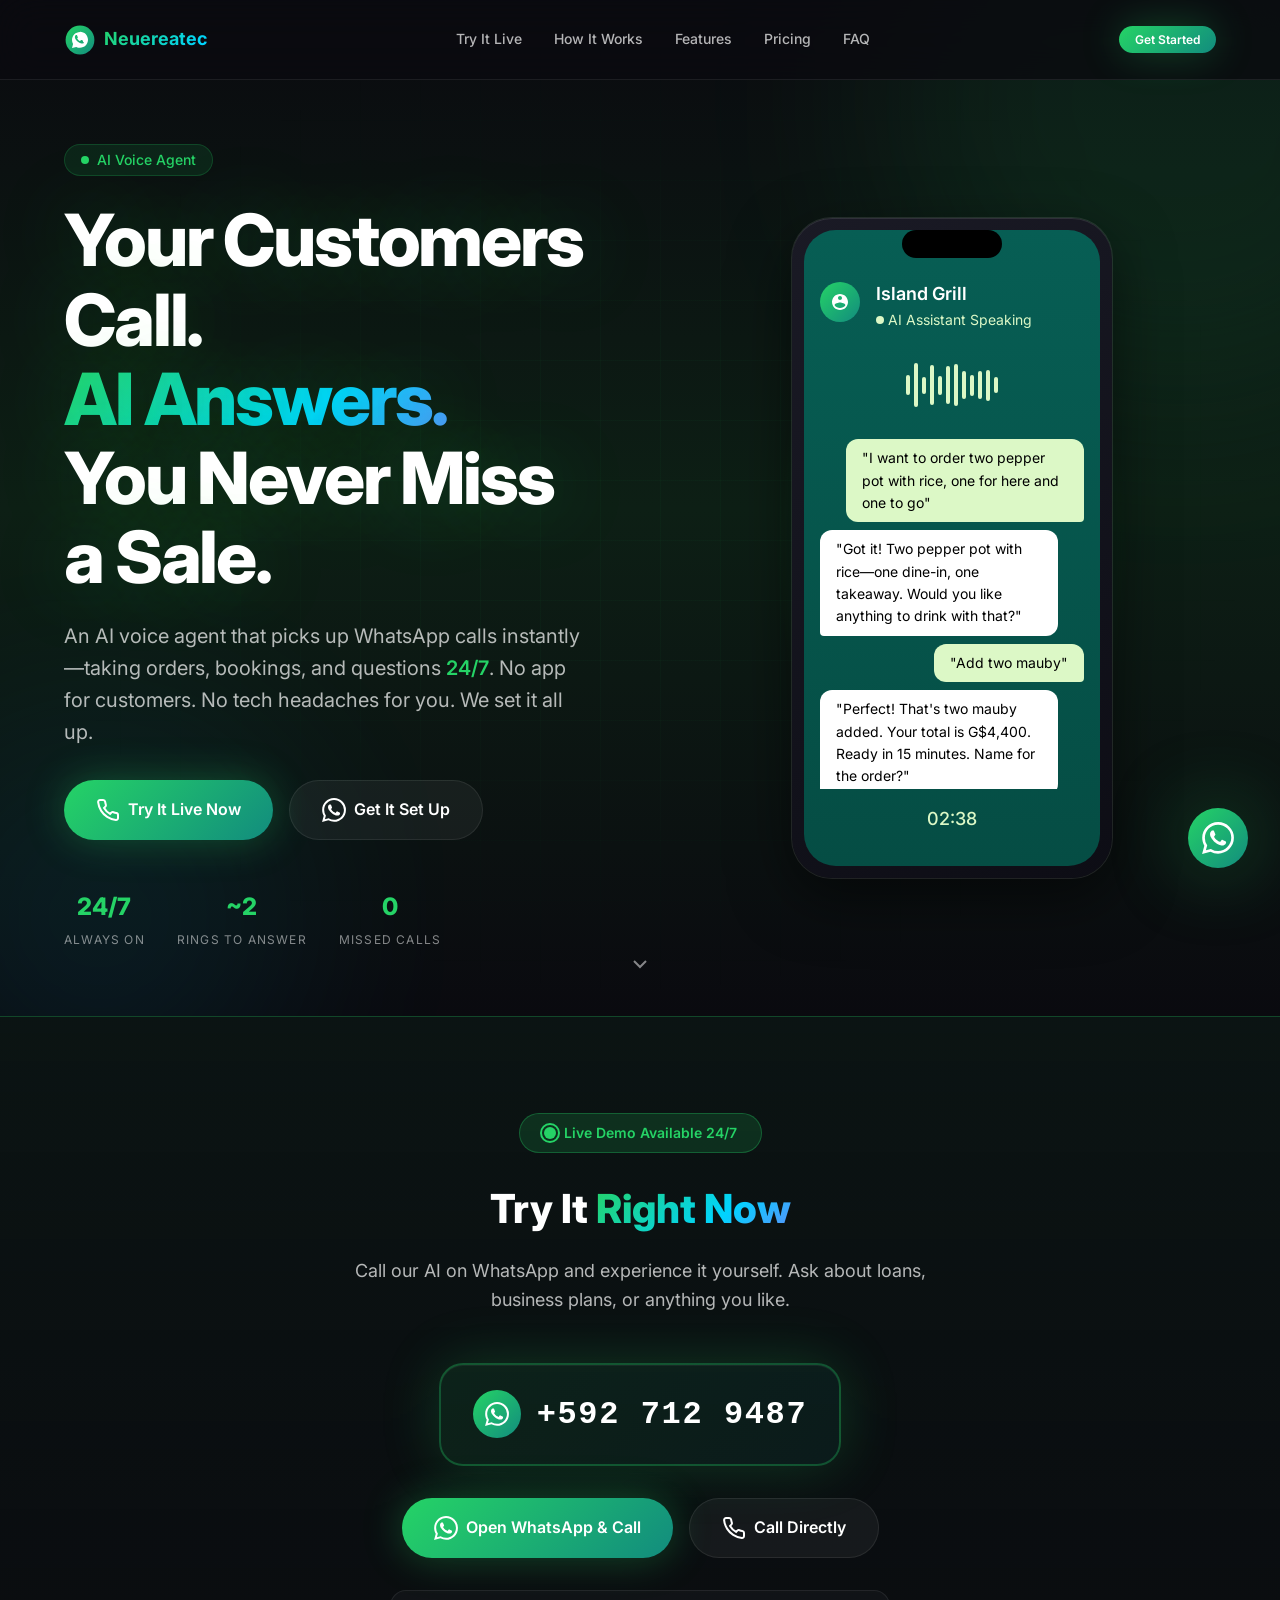
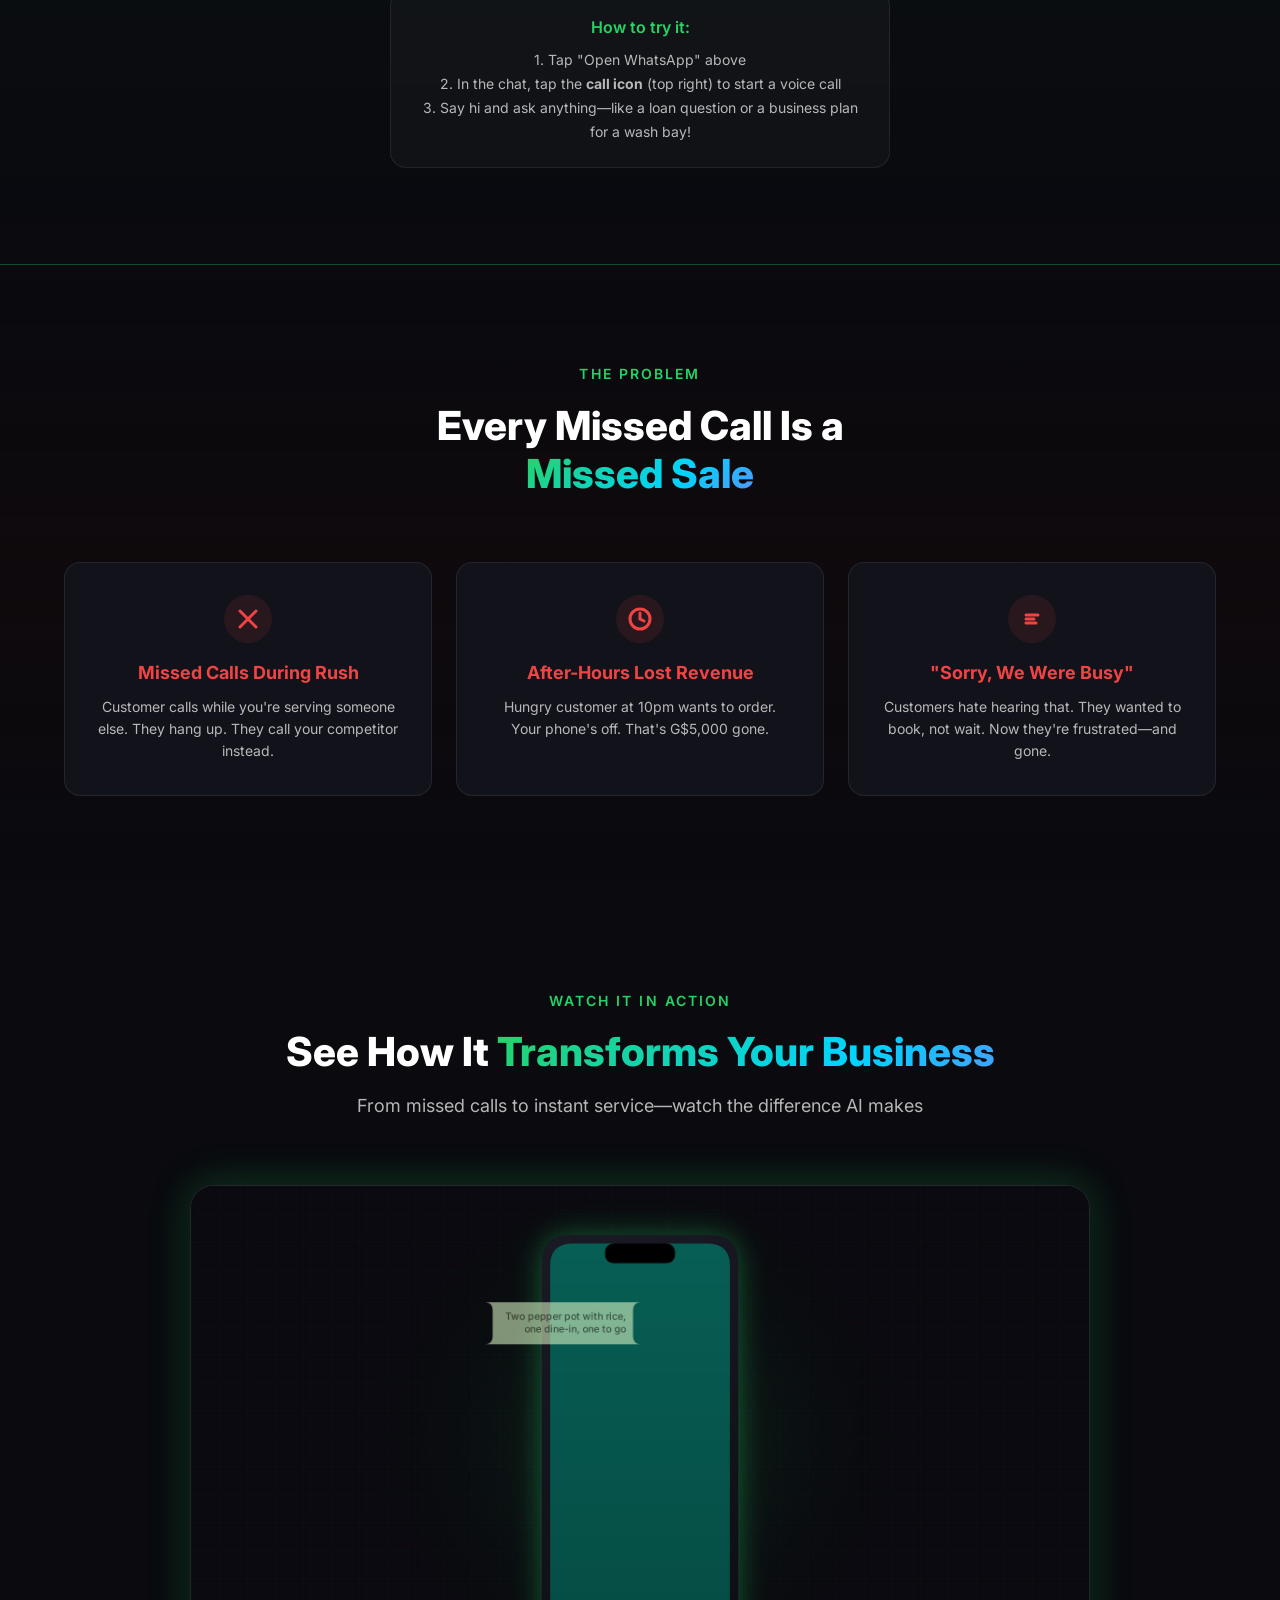
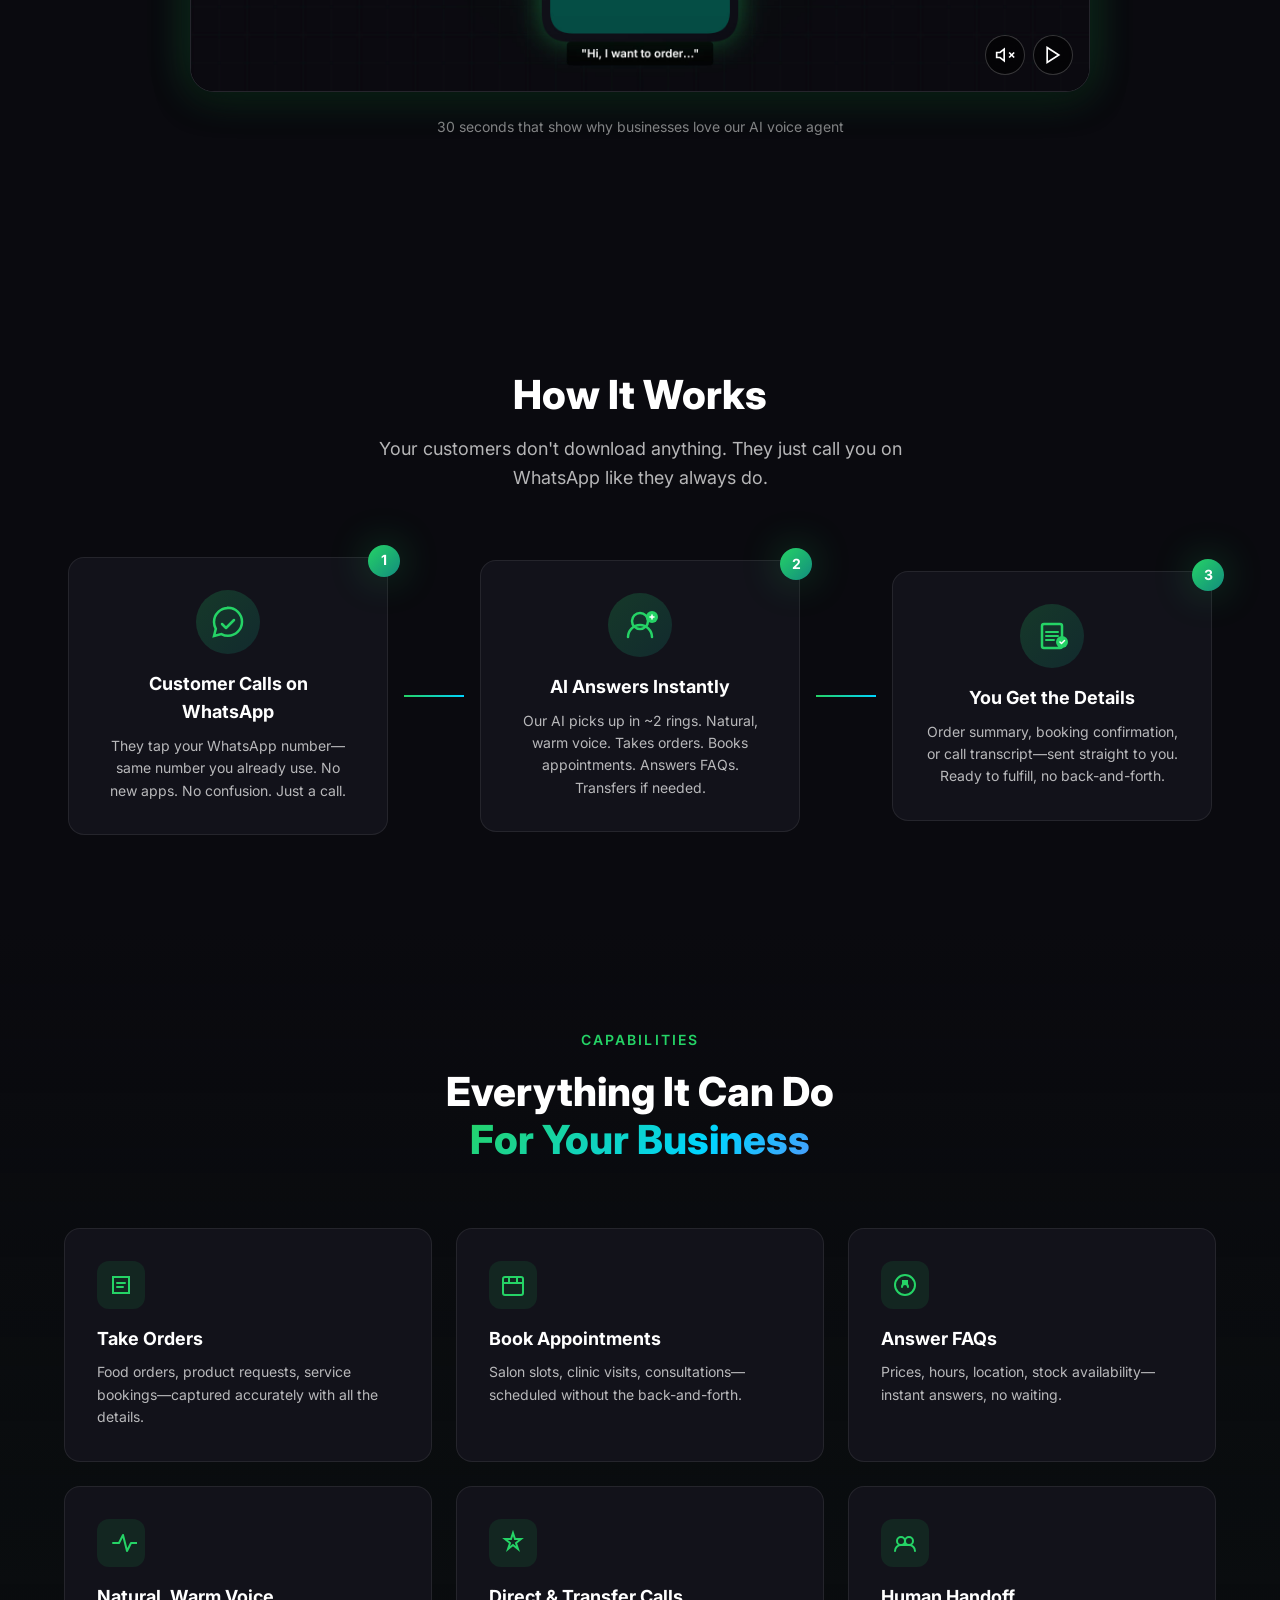
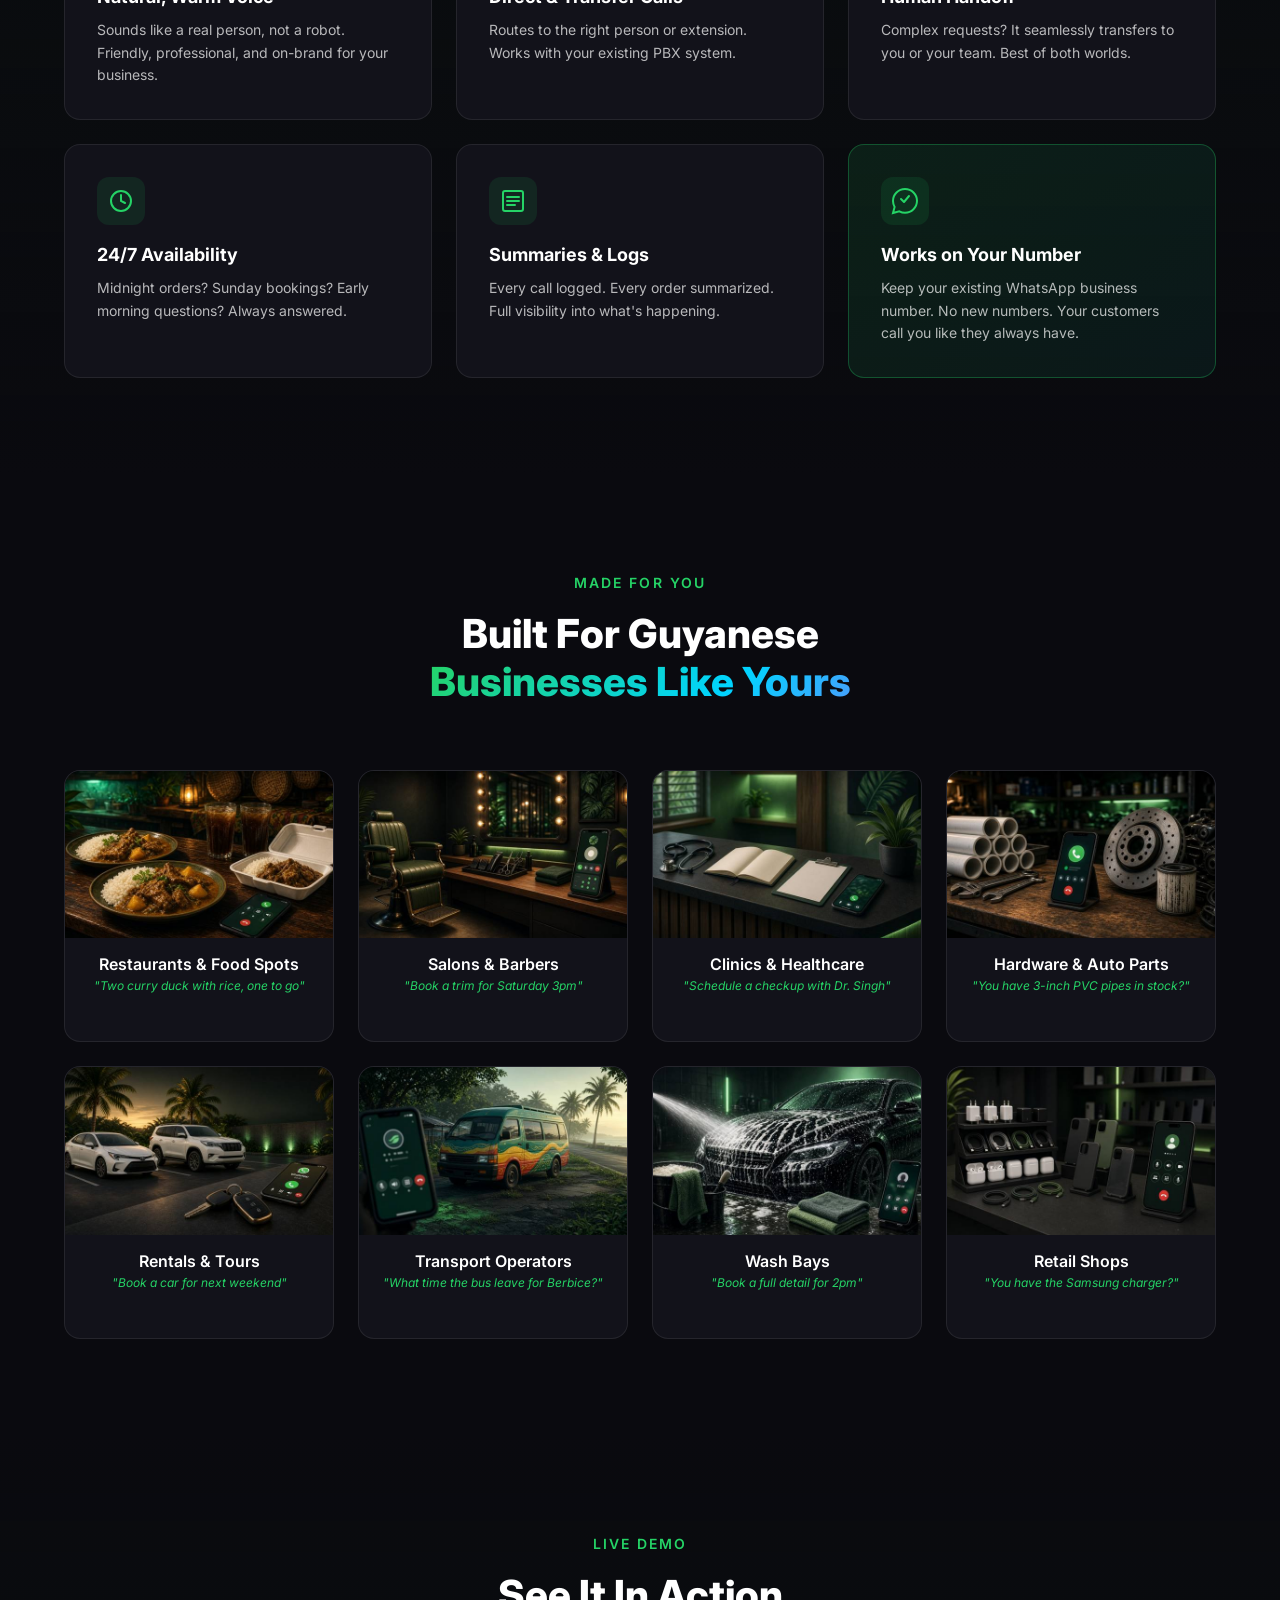
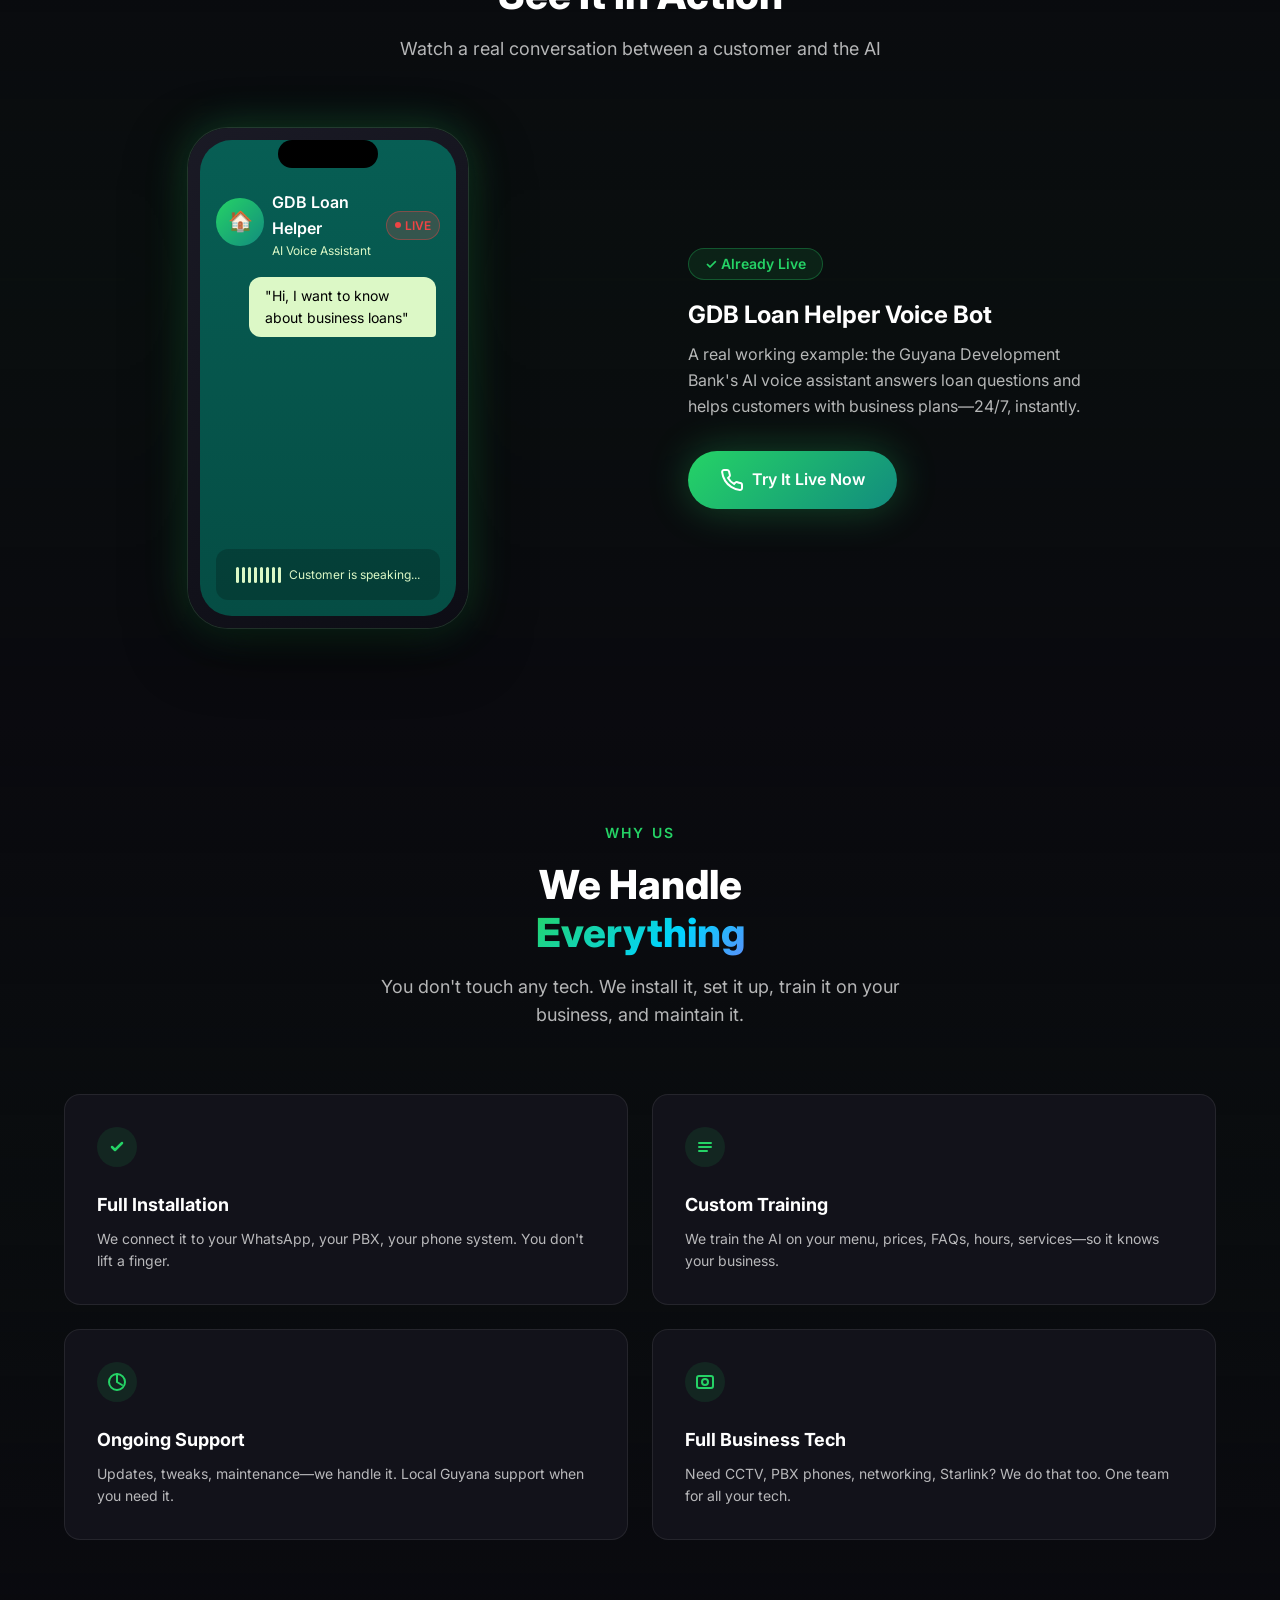
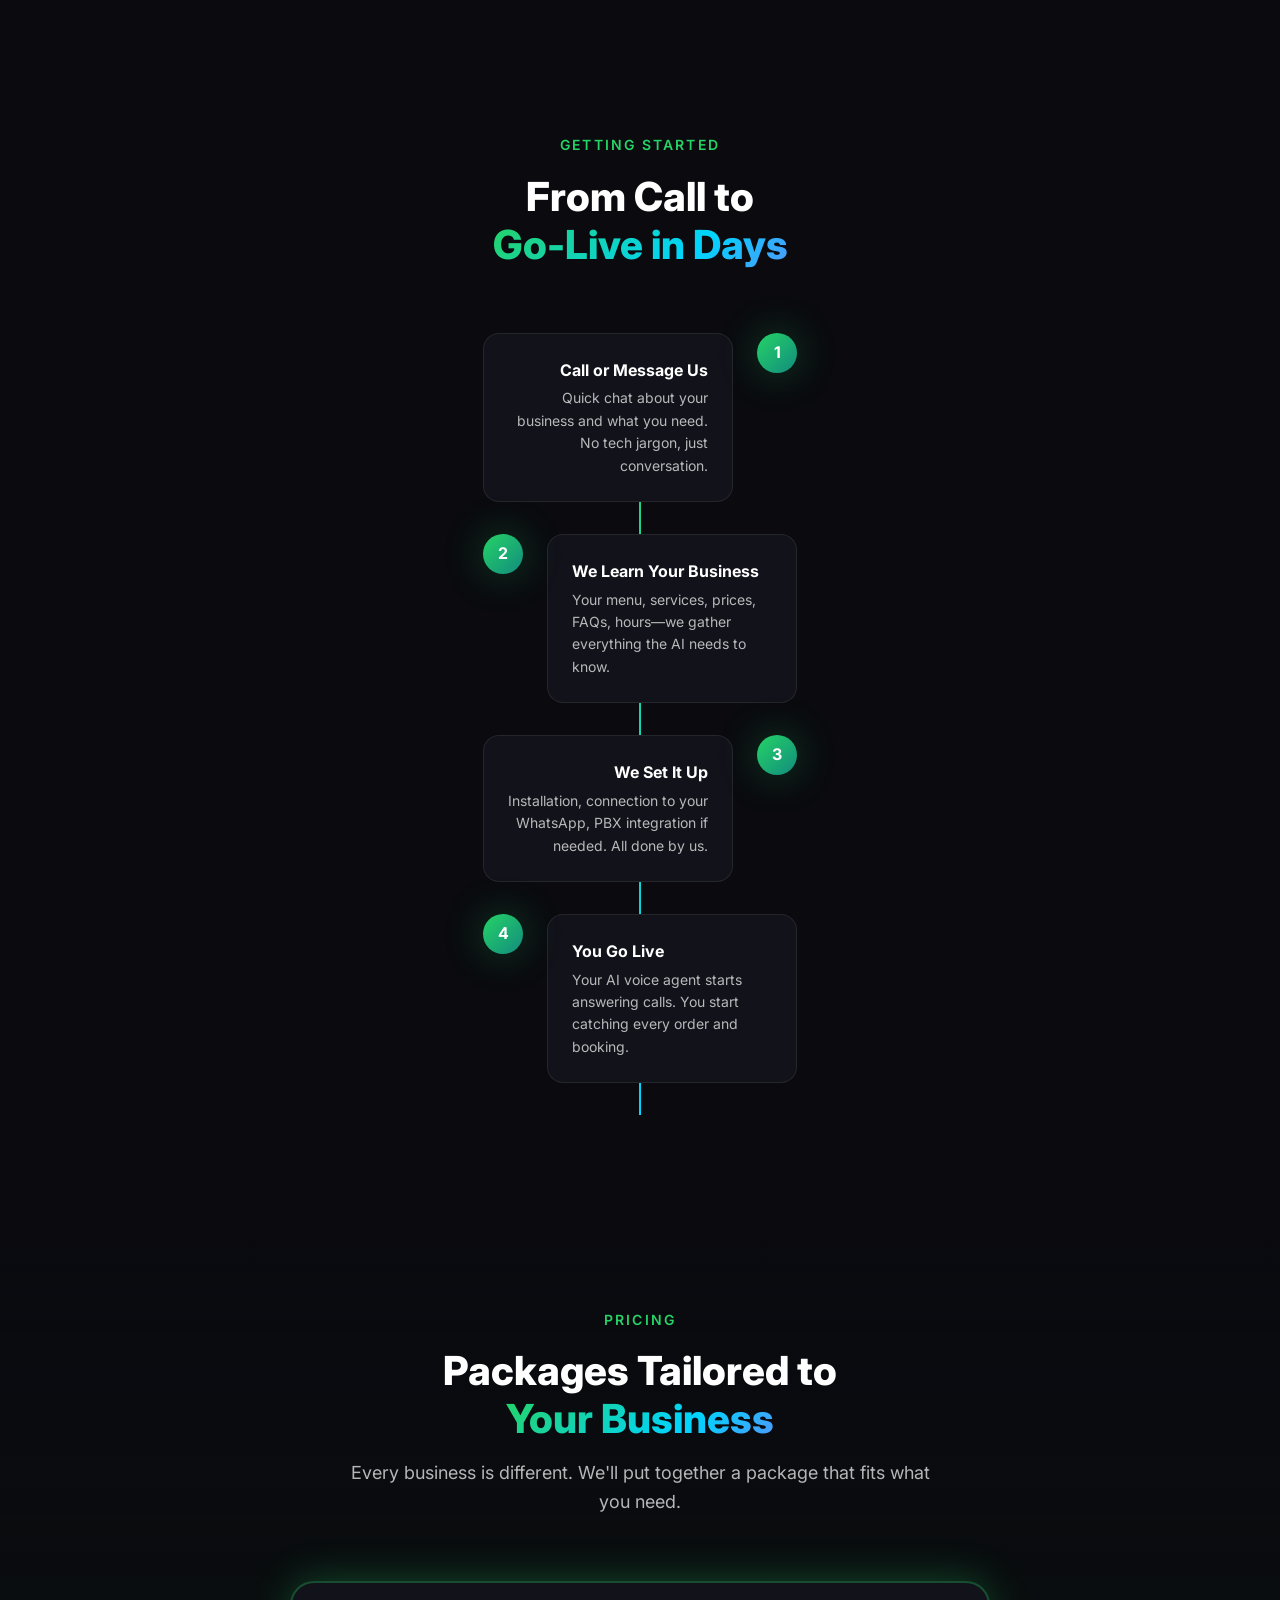
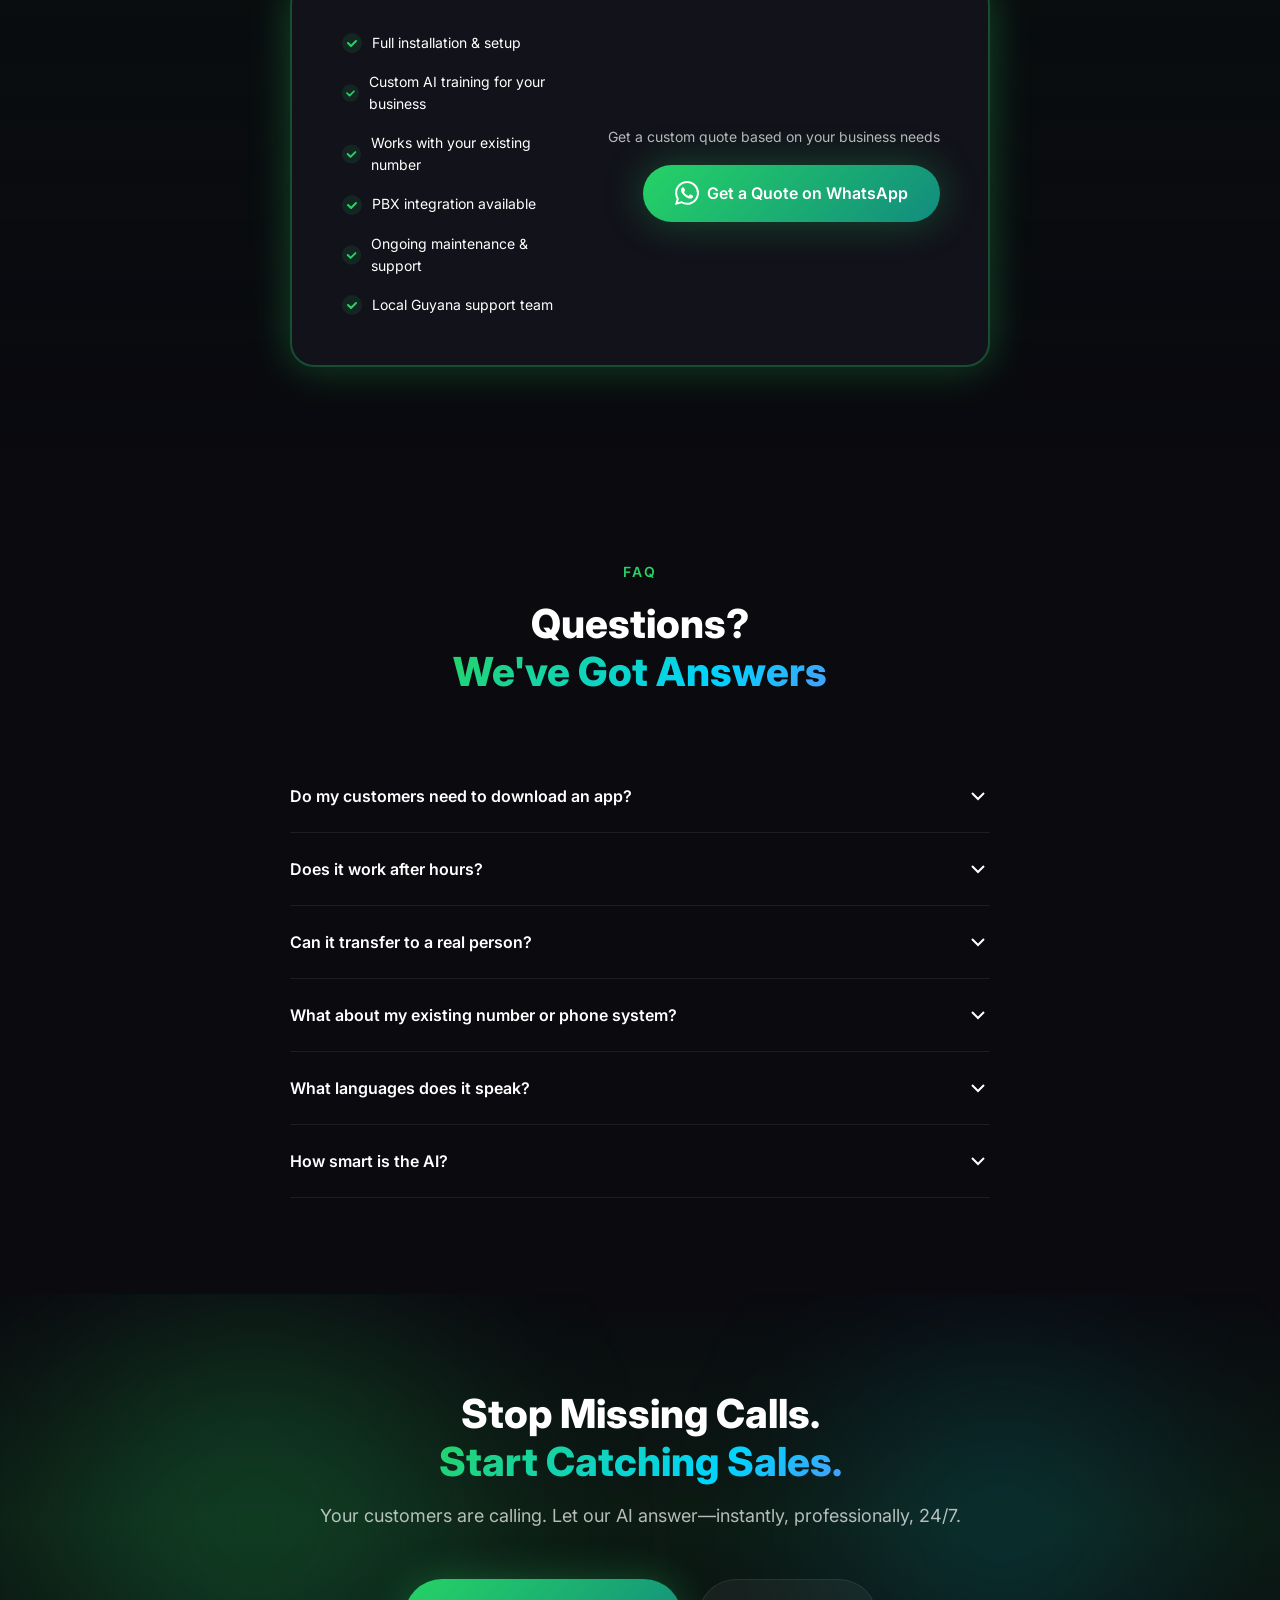
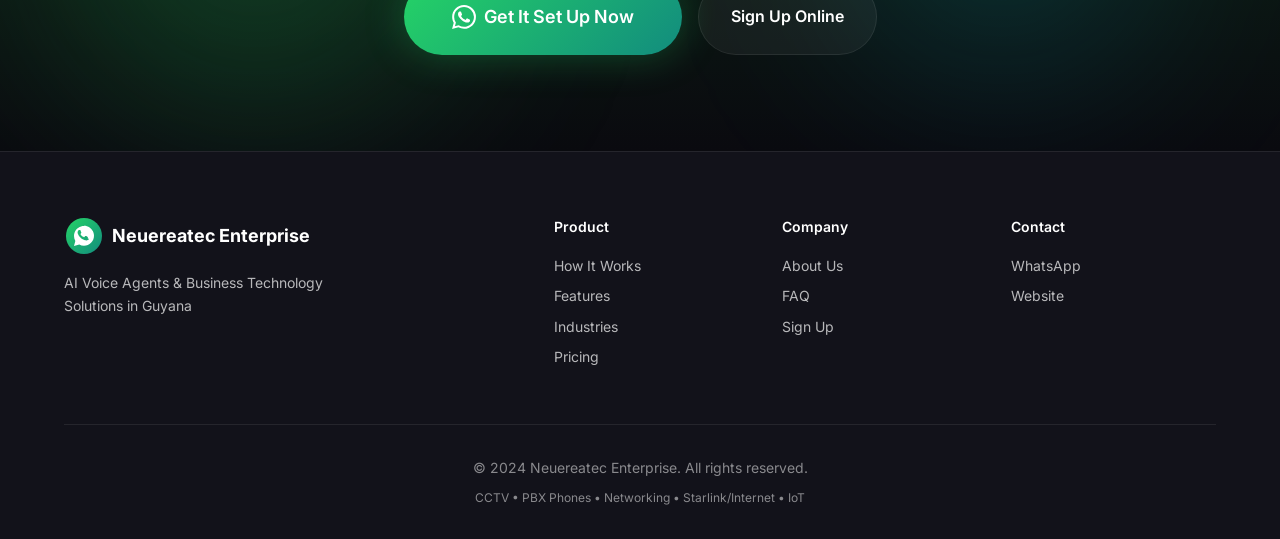
==== index.html @ c19fb688 "Demo modals: real recorded xAI voices instead of browser speech - 48 mp3 clips (AI lines in xAI voic" ====
<!DOCTYPE html>
<html lang="en">
<head>
    <meta charset="UTF-8">
    <meta name="viewport" content="width=device-width, initial-scale=1.0">
    <title>WhatsApp AI Voice Agent | Neuereatec Enterprise</title>
    <meta name="description" content="Never miss a call again. Your customers call on WhatsApp, our AI answers instantly—taking orders, bookings, and questions 24/7. Installed by Neuereatec Enterprise, Guyana.">
    <meta name="keywords" content="WhatsApp AI, voice agent, Guyana, business automation, AI assistant, order taking, booking system, Neuereatec">
    <meta name="author" content="Neuereatec Enterprise">
    
    <!-- Open Graph -->
    <meta property="og:type" content="website">
    <meta property="og:url" content="https://neuereatec.org">
    <meta property="og:title" content="WhatsApp AI Voice Agent | Never Miss a Call Again">
    <meta property="og:description" content="Your customers call on WhatsApp, our AI answers instantly—taking orders, bookings, and questions 24/7. Installed by Neuereatec Enterprise.">
    <meta property="og:image" content="https://neuereatec.org/og-image.png">
    <meta property="og:locale" content="en_GY">
    
    <!-- Twitter Card -->
    <meta name="twitter:card" content="summary_large_image">
    <meta name="twitter:title" content="WhatsApp AI Voice Agent | Never Miss a Call Again">
    <meta name="twitter:description" content="Your customers call on WhatsApp, our AI answers instantly—taking orders, bookings, and questions 24/7.">
    
    <!-- Favicon -->
    <link rel="icon" href="data:image/svg+xml,<svg xmlns='http://www.w3.org/2000/svg' viewBox='0 0 100 100'><defs><linearGradient id='g' x1='0%25' y1='0%25' x2='100%25' y2='100%25'><stop offset='0%25' stop-color='%2325D366'/><stop offset='100%25' stop-color='%23128C7E'/></linearGradient></defs><circle cx='50' cy='50' r='45' fill='url(%23g)'/><path d='M50 25c-13.8 0-25 11.2-25 25 0 4.4 1.2 8.6 3.3 12.3L25 75l13.2-3.5c3.5 1.9 7.5 3 11.8 3 13.8 0 25-11.2 25-25s-11.2-25-25-25zm12.5 32.8c-.5 1.5-3 2.8-4.2 3-.1 0-.2 0-.3.1-1.1.1-2.5.2-8.5-1.8-7.5-2.5-12.3-10.1-12.7-10.6-.3-.5-2.8-3.8-2.8-7.2 0-3.4 1.8-5.1 2.4-5.8.6-.7 1.3-.8 1.8-.8h1.3c.4 0 1-.2 1.5 1.2.6 1.4 1.9 4.7 2.1 5 .2.3.3.7.1 1.1-.2.4-.3.7-.6 1-.3.4-.6.8-1 1.2-.3.3-.6.7-.3 1.3.4.6 1.6 2.7 3.5 4.3 2.4 2.1 4.4 2.8 5 3.1.6.3 1 .3 1.3-.2.4-.5 1.5-1.8 1.9-2.4.4-.6.8-.5 1.4-.3.5.2 3.4 1.6 4 1.9.6.3 1 .4 1.1.7.2.2.2 1.3-.3 2.8z' fill='white'/></svg>">
    
    <!-- Preload fonts -->
    <link rel="preconnect" href="https://fonts.googleapis.com">
    <link rel="preconnect" href="https://fonts.gstatic.com" crossorigin>
    <link href="https://fonts.googleapis.com/css2?family=Inter:wght@400;500;600;700;800;900&display=swap" rel="stylesheet">
    
    <link rel="stylesheet" href="styles.css?v=20261006a">
</head>
<body>
    <!-- Navigation -->
    <nav class="nav" id="nav">
        <div class="nav-container">
            <a href="#" class="nav-logo">
                <span class="logo-icon">
                    <svg width="32" height="32" viewBox="0 0 100 100" fill="none">
                        <defs>
                            <linearGradient id="logoGrad" x1="0%" y1="0%" x2="100%" y2="100%">
                                <stop offset="0%" stop-color="#25D366"/>
                                <stop offset="100%" stop-color="#128C7E"/>
                            </linearGradient>
                        </defs>
                        <circle cx="50" cy="50" r="45" fill="url(#logoGrad)"/>
                        <path d="M50 25c-13.8 0-25 11.2-25 25 0 4.4 1.2 8.6 3.3 12.3L25 75l13.2-3.5c3.5 1.9 7.5 3 11.8 3 13.8 0 25-11.2 25-25s-11.2-25-25-25zm12.5 32.8c-.5 1.5-3 2.8-4.2 3-.1 0-.2 0-.3.1-1.1.1-2.5.2-8.5-1.8-7.5-2.5-12.3-10.1-12.7-10.6-.3-.5-2.8-3.8-2.8-7.2 0-3.4 1.8-5.1 2.4-5.8.6-.7 1.3-.8 1.8-.8h1.3c.4 0 1-.2 1.5 1.2.6 1.4 1.9 4.7 2.1 5 .2.3.3.7.1 1.1-.2.4-.3.7-.6 1-.3.4-.6.8-1 1.2-.3.3-.6.7-.3 1.3.4.6 1.6 2.7 3.5 4.3 2.4 2.1 4.4 2.8 5 3.1.6.3 1 .3 1.3-.2.4-.5 1.5-1.8 1.9-2.4.4-.6.8-.5 1.4-.3.5.2 3.4 1.6 4 1.9.6.3 1 .4 1.1.7.2.2.2 1.3-.3 2.8z" fill="white"/>
                    </svg>
                </span>
                <span class="logo-text">Neuereatec</span>
            </a>
            <div class="nav-links">
                <a href="#try-live">Try It Live</a>
                <a href="#how-it-works">How It Works</a>
                <a href="#features">Features</a>
                <a href="#pricing">Pricing</a>
                <a href="#faq">FAQ</a>
            </div>
            <a href="https://wa.me/5927129487?text=Hi%20Neuereatec%2C%20I%20want%20the%20WhatsApp%20AI%20Voice%20Agent%20for%20my%20business" class="nav-cta btn btn-primary btn-sm" target="_blank" rel="noopener">
                Get Started
            </a>
            <button class="nav-toggle" id="navToggle" aria-label="Toggle navigation">
                <span></span>
                <span></span>
                <span></span>
            </button>
        </div>
        <div class="nav-mobile" id="navMobile">
            <a href="#try-live">Try It Live</a>
            <a href="#how-it-works">How It Works</a>
            <a href="#features">Features</a>
            <a href="#pricing">Pricing</a>
            <a href="#faq">FAQ</a>
            <a href="https://wa.me/5927129487?text=Hi%20Neuereatec%2C%20I%20want%20the%20WhatsApp%20AI%20Voice%20Agent%20for%20my%20business" class="btn btn-primary" target="_blank" rel="noopener">
                Get Started
            </a>
        </div>
    </nav>

    <!-- Hero Section -->
    <section class="hero" id="hero">
        <div class="hero-bg">
            <div class="hero-gradient"></div>
            <div class="hero-glow hero-glow-1"></div>
            <div class="hero-glow hero-glow-2"></div>
            <div class="hero-grid"></div>
        </div>
        <div class="container hero-content">
            <div class="hero-text">
                <div class="hero-badge animate-fade-up">
                    <span class="badge-dot"></span>
                    AI Voice Agent
                </div>
                <h1 class="hero-title animate-fade-up delay-1">
                    Your Customers Call.<br>
                    <span class="gradient-text">AI Answers.</span><br>
                    You Never Miss a Sale.
                </h1>
                <p class="hero-subtitle animate-fade-up delay-2">
                    An AI voice agent that picks up WhatsApp calls instantly—taking orders, bookings, and questions <strong>24/7</strong>. No app for customers. No tech headaches for you. We set it all up.
                </p>
                <div class="hero-ctas animate-fade-up delay-3">
                    <a href="#try-live" class="btn btn-primary btn-lg">
                        <svg class="btn-icon" width="24" height="24" viewBox="0 0 24 24" fill="none" stroke="currentColor" stroke-width="2">
                            <path d="M22 16.92v3a2 2 0 0 1-2.18 2 19.79 19.79 0 0 1-8.63-3.07 19.5 19.5 0 0 1-6-6 19.79 19.79 0 0 1-3.07-8.67A2 2 0 0 1 4.11 2h3a2 2 0 0 1 2 1.72 12.84 12.84 0 0 0 .7 2.81 2 2 0 0 1-.45 2.11L8.09 9.91a16 16 0 0 0 6 6l1.27-1.27a2 2 0 0 1 2.11-.45 12.84 12.84 0 0 0 2.81.7A2 2 0 0 1 22 16.92z"></path>
                        </svg>
                        Try It Live Now
                    </a>
                    <a href="https://wa.me/5927129487?text=Hi%20Neuereatec%2C%20I%20want%20the%20WhatsApp%20AI%20Voice%20Agent%20for%20my%20business" class="btn btn-secondary btn-lg" target="_blank" rel="noopener">
                        <svg class="btn-icon" width="24" height="24" viewBox="0 0 24 24" fill="currentColor">
                            <path d="M17.472 14.382c-.297-.149-1.758-.867-2.03-.967-.273-.099-.471-.148-.67.15-.197.297-.767.966-.94 1.164-.173.199-.347.223-.644.075-.297-.15-1.255-.463-2.39-1.475-.883-.788-1.48-1.761-1.653-2.059-.173-.297-.018-.458.13-.606.134-.133.298-.347.446-.52.149-.174.198-.298.298-.497.099-.198.05-.371-.025-.52-.075-.149-.669-1.612-.916-2.207-.242-.579-.487-.5-.669-.51-.173-.008-.371-.01-.57-.01-.198 0-.52.074-.792.372-.272.297-1.04 1.016-1.04 2.479 0 1.462 1.065 2.875 1.213 3.074.149.198 2.096 3.2 5.077 4.487.709.306 1.262.489 1.694.625.712.227 1.36.195 1.871.118.571-.085 1.758-.719 2.006-1.413.248-.694.248-1.289.173-1.413-.074-.124-.272-.198-.57-.347m-5.421 7.403h-.004a9.87 9.87 0 01-5.031-1.378l-.361-.214-3.741.982.998-3.648-.235-.374a9.86 9.86 0 01-1.51-5.26c.001-5.45 4.436-9.884 9.888-9.884 2.64 0 5.122 1.03 6.988 2.898a9.825 9.825 0 012.893 6.994c-.003 5.45-4.437 9.884-9.885 9.884m8.413-18.297A11.815 11.815 0 0012.05 0C5.495 0 .16 5.335.157 11.892c0 2.096.547 4.142 1.588 5.945L.057 24l6.305-1.654a11.882 11.882 0 005.683 1.448h.005c6.554 0 11.89-5.335 11.893-11.893a11.821 11.821 0 00-3.48-8.413z"/>
                        </svg>
                        Get It Set Up
                    </a>
                </div>
                <div class="hero-stats animate-fade-up delay-4">
                    <div class="hero-stat">
                        <span class="stat-value">24/7</span>
                        <span class="stat-label">Always On</span>
                    </div>
                    <div class="hero-stat">
                        <span class="stat-value">~2</span>
                        <span class="stat-label">Rings to Answer</span>
                    </div>
                    <div class="hero-stat">
                        <span class="stat-value">0</span>
                        <span class="stat-label">Missed Calls</span>
                    </div>
                </div>
            </div>
            <div class="hero-visual animate-fade-up delay-2">
                <div class="phone-mockup">
                    <div class="phone-frame">
                        <div class="phone-notch"></div>
                        <div class="phone-screen">
                            <div class="whatsapp-call">
                                <div class="call-header">
                                    <div class="call-avatar">
                                        <svg width="40" height="40" viewBox="0 0 40 40" fill="none">
                                            <circle cx="20" cy="20" r="20" fill="url(#avatarGrad)"/>
                                            <defs>
                                                <linearGradient id="avatarGrad" x1="0%" y1="0%" x2="100%" y2="100%">
                                                    <stop offset="0%" stop-color="#25D366"/>
                                                    <stop offset="100%" stop-color="#128C7E"/>
                                                </linearGradient>
                                            </defs>
                                            <path d="M20 12c-4.4 0-8 3.6-8 8s3.6 8 8 8 8-3.6 8-8-3.6-8-8-8zm0 2c1.1 0 2 .9 2 2s-.9 2-2 2-2-.9-2-2 .9-2 2-2zm0 12c-2.2 0-4.2-1.1-5.4-2.8.1-1.8 3.6-2.7 5.4-2.7s5.3.9 5.4 2.7c-1.2 1.7-3.2 2.8-5.4 2.8z" fill="white"/>
                                        </svg>
                                    </div>
                                    <div class="call-info">
                                        <span class="call-name">Island Grill</span>
                                        <span class="call-status">
                                            <span class="status-dot"></span>
                                            AI Assistant Speaking
                                        </span>
                                    </div>
                                </div>
                                <div class="call-waveform" id="waveform">
                                    <div class="wave-bar"></div>
                                    <div class="wave-bar"></div>
                                    <div class="wave-bar"></div>
                                    <div class="wave-bar"></div>
                                    <div class="wave-bar"></div>
                                    <div class="wave-bar"></div>
                                    <div class="wave-bar"></div>
                                    <div class="wave-bar"></div>
                                    <div class="wave-bar"></div>
                                    <div class="wave-bar"></div>
                                    <div class="wave-bar"></div>
                                    <div class="wave-bar"></div>
                                </div>
                                <div class="call-transcript" id="transcript">
                                    <div class="transcript-bubble customer">
                                        "I want to order two pepper pot with rice, one for here and one to go"
                                    </div>
                                    <div class="transcript-bubble ai">
                                        "Got it! Two pepper pot with rice—one dine-in, one takeaway. Would you like anything to drink with that?"
                                    </div>
                                    <div class="transcript-bubble customer">
                                        "Add two mauby"
                                    </div>
                                    <div class="transcript-bubble ai typing">
                                        <span class="typing-dot"></span>
                                        <span class="typing-dot"></span>
                                        <span class="typing-dot"></span>
                                    </div>
                                </div>
                                <div class="call-timer">02:34</div>
                            </div>
                        </div>
                    </div>
                    <div class="phone-glow"></div>
                </div>
            </div>
        </div>
        <div class="hero-scroll">
            <a href="#try-live" class="scroll-indicator" aria-label="Scroll to next section">
                <svg width="24" height="24" viewBox="0 0 24 24" fill="none" stroke="currentColor" stroke-width="2">
                    <polyline points="6 9 12 15 18 9"></polyline>
                </svg>
            </a>
        </div>
    </section>

    <!-- Try It Live Section -->
    <section class="section try-live-section" id="try-live">
        <div class="container">
            <div class="try-live-container animate-on-scroll">
                <div class="try-live-badge">
                    <span class="pulse-ring"></span>
                    Live Demo Available 24/7
                </div>
                <h2 class="try-live-title">
                    Try It <span class="gradient-text">Right Now</span>
                </h2>
                <p class="try-live-subtitle">
                    Call our AI on WhatsApp and experience it yourself. Ask about loans, business plans, or anything you like.
                </p>
                <div class="try-live-number">
                    <div class="number-display">
                        <div class="number-icon">
                            <svg width="24" height="24" viewBox="0 0 24 24" fill="currentColor">
                                <path d="M17.472 14.382c-.297-.149-1.758-.867-2.03-.967-.273-.099-.471-.148-.67.15-.197.297-.767.966-.94 1.164-.173.199-.347.223-.644.075-.297-.15-1.255-.463-2.39-1.475-.883-.788-1.48-1.761-1.653-2.059-.173-.297-.018-.458.13-.606.134-.133.298-.347.446-.52.149-.174.198-.298.298-.497.099-.198.05-.371-.025-.52-.075-.149-.669-1.612-.916-2.207-.242-.579-.487-.5-.669-.51-.173-.008-.371-.01-.57-.01-.198 0-.52.074-.792.372-.272.297-1.04 1.016-1.04 2.479 0 1.462 1.065 2.875 1.213 3.074.149.198 2.096 3.2 5.077 4.487.709.306 1.262.489 1.694.625.712.227 1.36.195 1.871.118.571-.085 1.758-.719 2.006-1.413.248-.694.248-1.289.173-1.413-.074-.124-.272-.198-.57-.347m-5.421 7.403h-.004a9.87 9.87 0 01-5.031-1.378l-.361-.214-3.741.982.998-3.648-.235-.374a9.86 9.86 0 01-1.51-5.26c.001-5.45 4.436-9.884 9.888-9.884 2.64 0 5.122 1.03 6.988 2.898a9.825 9.825 0 012.893 6.994c-.003 5.45-4.437 9.884-9.885 9.884m8.413-18.297A11.815 11.815 0 0012.05 0C5.495 0 .16 5.335.157 11.892c0 2.096.547 4.142 1.588 5.945L.057 24l6.305-1.654a11.882 11.882 0 005.683 1.448h.005c6.554 0 11.89-5.335 11.893-11.893a11.821 11.821 0 00-3.48-8.413z"/>
                            </svg>
                        </div>
                        <span class="number-text" id="demoNumber">+592 712 9487</span>
                    </div>
                </div>
                <div class="try-live-buttons">
                    <a href="https://wa.me/5927129487" class="btn btn-primary btn-lg" target="_blank" rel="noopener" id="whatsappCallLink">
                        <svg class="btn-icon" width="24" height="24" viewBox="0 0 24 24" fill="currentColor">
                            <path d="M17.472 14.382c-.297-.149-1.758-.867-2.03-.967-.273-.099-.471-.148-.67.15-.197.297-.767.966-.94 1.164-.173.199-.347.223-.644.075-.297-.15-1.255-.463-2.39-1.475-.883-.788-1.48-1.761-1.653-2.059-.173-.297-.018-.458.13-.606.134-.133.298-.347.446-.52.149-.174.198-.298.298-.497.099-.198.05-.371-.025-.52-.075-.149-.669-1.612-.916-2.207-.242-.579-.487-.5-.669-.51-.173-.008-.371-.01-.57-.01-.198 0-.52.074-.792.372-.272.297-1.04 1.016-1.04 2.479 0 1.462 1.065 2.875 1.213 3.074.149.198 2.096 3.2 5.077 4.487.709.306 1.262.489 1.694.625.712.227 1.36.195 1.871.118.571-.085 1.758-.719 2.006-1.413.248-.694.248-1.289.173-1.413-.074-.124-.272-.198-.57-.347m-5.421 7.403h-.004a9.87 9.87 0 01-5.031-1.378l-.361-.214-3.741.982.998-3.648-.235-.374a9.86 9.86 0 01-1.51-5.26c.001-5.45 4.436-9.884 9.888-9.884 2.64 0 5.122 1.03 6.988 2.898a9.825 9.825 0 012.893 6.994c-.003 5.45-4.437 9.884-9.885 9.884m8.413-18.297A11.815 11.815 0 0012.05 0C5.495 0 .16 5.335.157 11.892c0 2.096.547 4.142 1.588 5.945L.057 24l6.305-1.654a11.882 11.882 0 005.683 1.448h.005c6.554 0 11.89-5.335 11.893-11.893a11.821 11.821 0 00-3.48-8.413z"/>
                        </svg>
                        Open WhatsApp & Call
                    </a>
                    <a href="tel:+5927129487" class="btn btn-secondary btn-lg" id="telLink">
                        <svg class="btn-icon" width="24" height="24" viewBox="0 0 24 24" fill="none" stroke="currentColor" stroke-width="2">
                            <path d="M22 16.92v3a2 2 0 0 1-2.18 2 19.79 19.79 0 0 1-8.63-3.07 19.5 19.5 0 0 1-6-6 19.79 19.79 0 0 1-3.07-8.67A2 2 0 0 1 4.11 2h3a2 2 0 0 1 2 1.72 12.84 12.84 0 0 0 .7 2.81 2 2 0 0 1-.45 2.11L8.09 9.91a16 16 0 0 0 6 6l1.27-1.27a2 2 0 0 1 2.11-.45 12.84 12.84 0 0 0 2.81.7A2 2 0 0 1 22 16.92z"></path>
                        </svg>
                        Call Directly
                    </a>
                </div>
                <div class="try-live-instructions">
                    <h4 class="instructions-title">How to try it:</h4>
                    <p class="instructions-text">
                        1. Tap "Open WhatsApp" above<br>
                        2. In the chat, tap the <strong>call icon</strong> (top right) to start a voice call<br>
                        3. Say hi and ask anything—like a loan question or a business plan for a wash bay!
                    </p>
                </div>
            </div>
        </div>
    </section>

    <!-- Pain Section -->
    <section class="section pain-section" id="pain">
        <div class="container">
            <div class="section-header">
                <span class="section-label animate-on-scroll">The Problem</span>
                <h2 class="section-title animate-on-scroll">
                    Every Missed Call Is a<br><span class="gradient-text">Missed Sale</span>
                </h2>
            </div>
            <div class="pain-grid">
                <div class="pain-card animate-on-scroll">
                    <div class="pain-icon">
                        <svg width="48" height="48" viewBox="0 0 48 48" fill="none">
                            <circle cx="24" cy="24" r="24" fill="rgba(239, 68, 68, 0.1)"/>
                            <path d="M32 16L16 32M16 16l16 16" stroke="#EF4444" stroke-width="3" stroke-linecap="round"/>
                        </svg>
                    </div>
                    <h3 class="pain-title">Missed Calls During Rush</h3>
                    <p class="pain-text">Customer calls while you're serving someone else. They hang up. They call your competitor instead.</p>
                </div>
                <div class="pain-card animate-on-scroll">
                    <div class="pain-icon">
                        <svg width="48" height="48" viewBox="0 0 48 48" fill="none">
                            <circle cx="24" cy="24" r="24" fill="rgba(239, 68, 68, 0.1)"/>
                            <circle cx="24" cy="24" r="10" stroke="#EF4444" stroke-width="3" fill="none"/>
                            <path d="M24 18v6l4 2" stroke="#EF4444" stroke-width="3" stroke-linecap="round"/>
                        </svg>
                    </div>
                    <h3 class="pain-title">After-Hours Lost Revenue</h3>
                    <p class="pain-text">Hungry customer at 10pm wants to order. Your phone's off. That's G$5,000 gone.</p>
                </div>
                <div class="pain-card animate-on-scroll">
                    <div class="pain-icon">
                        <svg width="48" height="48" viewBox="0 0 48 48" fill="none">
                            <circle cx="24" cy="24" r="24" fill="rgba(239, 68, 68, 0.1)"/>
                            <path d="M18 20h12M18 24h8M18 28h10" stroke="#EF4444" stroke-width="3" stroke-linecap="round"/>
                        </svg>
                    </div>
                    <h3 class="pain-title">"Sorry, We Were Busy"</h3>
                    <p class="pain-text">Customers hate hearing that. They wanted to book, not wait. Now they're frustrated—and gone.</p>
                </div>
            </div>
        </div>
    </section>

    <!-- Video Section -->
    <section class="section video-section" id="video">
        <div class="container">
            <div class="section-header">
                <span class="section-label animate-on-scroll">Watch It In Action</span>
                <h2 class="section-title animate-on-scroll">
                    See How It <span class="gradient-text">Transforms Your Business</span>
                </h2>
                <p class="section-subtitle animate-on-scroll">
                    From missed calls to instant service—watch the difference AI makes
                </p>
            </div>
            <div class="video-container animate-on-scroll">
                <div class="video-wrapper">
                    <video 
                        class="promo-video" 
                        id="promoVideo"
                        poster="assets/video-poster.jpg"
                        muted 
                        playsinline
                        loop
                        preload="metadata"
                    >
                        <source src="assets/promo-video.mp4" type="video/mp4">
                        Your browser does not support the video tag.
                    </video>
                    <div class="video-controls">
                        <button class="video-control-btn" id="videoSoundBtn" aria-label="Toggle sound">
                            <svg width="20" height="20" viewBox="0 0 24 24" fill="none" stroke="currentColor" stroke-width="2" id="soundOffIcon">
                                <polygon points="11 5 6 9 2 9 2 15 6 15 11 19 11 5"></polygon>
                                <line x1="23" y1="9" x2="17" y2="15"></line>
                                <line x1="17" y1="9" x2="23" y2="15"></line>
                            </svg>
                            <svg width="20" height="20" viewBox="0 0 24 24" fill="none" stroke="currentColor" stroke-width="2" id="soundOnIcon" style="display:none;">
                                <polygon points="11 5 6 9 2 9 2 15 6 15 11 19 11 5"></polygon>
                                <path d="M19.07 4.93a10 10 0 0 1 0 14.14M15.54 8.46a5 5 0 0 1 0 7.07"></path>
                            </svg>
                        </button>
                        <button class="video-control-btn" id="videoPlayBtn" aria-label="Play/Pause">
                            <svg width="20" height="20" viewBox="0 0 24 24" fill="none" stroke="currentColor" stroke-width="2" id="playIcon" style="display:none;">
                                <polygon points="5 3 19 12 5 21 5 3"></polygon>
                            </svg>
                            <svg width="20" height="20" viewBox="0 0 24 24" fill="none" stroke="currentColor" stroke-width="2" id="pauseIcon">
                                <rect x="6" y="4" width="4" height="16"></rect>
                                <rect x="14" y="4" width="4" height="16"></rect>
                            </svg>
                        </button>
                    </div>
                </div>
                <p class="video-caption">30 seconds that show why businesses love our AI voice agent</p>
            </div>
        </div>
    </section>

    <!-- How It Works Section -->
    <section class="section how-section" id="how-it-works">
        <div class="container">
            <div class="section-header">
                <span class="section-label animate-on-scroll">Simple as 1-2-3</span>
                <h2 class="section-title animate-on-scroll">
                    How It Works
                </h2>
                <p class="section-subtitle animate-on-scroll">
                    Your customers don't download anything. They just call you on WhatsApp like they always do.
                </p>
            </div>
            <div class="steps-container">
                <div class="step animate-on-scroll">
                    <div class="step-number">1</div>
                    <div class="step-content">
                        <div class="step-icon">
                            <svg width="64" height="64" viewBox="0 0 64 64" fill="none">
                                <circle cx="32" cy="32" r="32" fill="url(#step1Grad)"/>
                                <defs>
                                    <linearGradient id="step1Grad" x1="0%" y1="0%" x2="100%" y2="100%">
                                        <stop offset="0%" stop-color="#25D366" stop-opacity="0.2"/>
                                        <stop offset="100%" stop-color="#128C7E" stop-opacity="0.2"/>
                                    </linearGradient>
                                </defs>
                                <path d="M32 18c-7.7 0-14 6.3-14 14 0 2.5.7 4.8 1.8 6.8L18 46l7.4-1.9c2 1.1 4.3 1.7 6.6 1.7 7.7 0 14-6.3 14-14s-6.3-14-14-14z" stroke="#25D366" stroke-width="2.5" fill="none"/>
                                <path d="M38 30l-8 8-4-4" stroke="#25D366" stroke-width="2.5" stroke-linecap="round" stroke-linejoin="round"/>
                            </svg>
                        </div>
                        <h3 class="step-title">Customer Calls on WhatsApp</h3>
                        <p class="step-text">They tap your WhatsApp number—same number you already use. No new apps. No confusion. Just a call.</p>
                    </div>
                </div>
                <div class="step-connector animate-on-scroll"></div>
                <div class="step animate-on-scroll">
                    <div class="step-number">2</div>
                    <div class="step-content">
                        <div class="step-icon">
                            <svg width="64" height="64" viewBox="0 0 64 64" fill="none">
                                <circle cx="32" cy="32" r="32" fill="url(#step2Grad)"/>
                                <defs>
                                    <linearGradient id="step2Grad" x1="0%" y1="0%" x2="100%" y2="100%">
                                        <stop offset="0%" stop-color="#25D366" stop-opacity="0.2"/>
                                        <stop offset="100%" stop-color="#128C7E" stop-opacity="0.2"/>
                                    </linearGradient>
                                </defs>
                                <circle cx="32" cy="28" r="8" stroke="#25D366" stroke-width="2.5" fill="none"/>
                                <path d="M20 44c0-6.6 5.4-12 12-12s12 5.4 12 12" stroke="#25D366" stroke-width="2.5" stroke-linecap="round"/>
                                <circle cx="44" cy="24" r="6" fill="#25D366"/>
                                <path d="M42 24h4M44 22v4" stroke="white" stroke-width="1.5" stroke-linecap="round"/>
                            </svg>
                        </div>
                        <h3 class="step-title">AI Answers Instantly</h3>
                        <p class="step-text">Our AI picks up in ~2 rings. Natural, warm voice. Takes orders. Books appointments. Answers FAQs. Transfers if needed.</p>
                    </div>
                </div>
                <div class="step-connector animate-on-scroll"></div>
                <div class="step animate-on-scroll">
                    <div class="step-number">3</div>
                    <div class="step-content">
                        <div class="step-icon">
                            <svg width="64" height="64" viewBox="0 0 64 64" fill="none">
                                <circle cx="32" cy="32" r="32" fill="url(#step3Grad)"/>
                                <defs>
                                    <linearGradient id="step3Grad" x1="0%" y1="0%" x2="100%" y2="100%">
                                        <stop offset="0%" stop-color="#25D366" stop-opacity="0.2"/>
                                        <stop offset="100%" stop-color="#128C7E" stop-opacity="0.2"/>
                                    </linearGradient>
                                </defs>
                                <rect x="22" y="20" width="20" height="24" rx="2" stroke="#25D366" stroke-width="2.5" fill="none"/>
                                <path d="M26 28h12M26 32h12M26 36h8" stroke="#25D366" stroke-width="2" stroke-linecap="round"/>
                                <circle cx="42" cy="38" r="6" fill="#25D366"/>
                                <path d="M40 38l1.5 1.5 3-3" stroke="white" stroke-width="1.5" stroke-linecap="round" stroke-linejoin="round"/>
                            </svg>
                        </div>
                        <h3 class="step-title">You Get the Details</h3>
                        <p class="step-text">Order summary, booking confirmation, or call transcript—sent straight to you. Ready to fulfill, no back-and-forth.</p>
                    </div>
                </div>
            </div>
        </div>
    </section>

    <!-- Features Section -->
    <section class="section features-section" id="features">
        <div class="container">
            <div class="section-header">
                <span class="section-label animate-on-scroll">Capabilities</span>
                <h2 class="section-title animate-on-scroll">
                    Everything It Can Do<br><span class="gradient-text">For Your Business</span>
                </h2>
            </div>
            <div class="features-grid">
                <div class="feature-card animate-on-scroll">
                    <div class="feature-icon">
                        <svg width="32" height="32" viewBox="0 0 32 32" fill="none">
                            <path d="M8 8h16v16H8z" stroke="currentColor" stroke-width="2" fill="none"/>
                            <path d="M12 14h8M12 18h6" stroke="currentColor" stroke-width="2" stroke-linecap="round"/>
                        </svg>
                    </div>
                    <h3 class="feature-title">Take Orders</h3>
                    <p class="feature-text">Food orders, product requests, service bookings—captured accurately with all the details.</p>
                </div>
                <div class="feature-card animate-on-scroll">
                    <div class="feature-icon">
                        <svg width="32" height="32" viewBox="0 0 32 32" fill="none">
                            <rect x="6" y="8" width="20" height="18" rx="2" stroke="currentColor" stroke-width="2" fill="none"/>
                            <path d="M6 14h20M12 8v6M20 8v6" stroke="currentColor" stroke-width="2"/>
                        </svg>
                    </div>
                    <h3 class="feature-title">Book Appointments</h3>
                    <p class="feature-text">Salon slots, clinic visits, consultations—scheduled without the back-and-forth.</p>
                </div>
                <div class="feature-card animate-on-scroll">
                    <div class="feature-icon">
                        <svg width="32" height="32" viewBox="0 0 32 32" fill="none">
                            <circle cx="16" cy="16" r="10" stroke="currentColor" stroke-width="2" fill="none"/>
                            <path d="M14 12h4v2h-4zM13 18c0-1.7 1.3-3 3-3s3 1.3 3 3" stroke="currentColor" stroke-width="2" stroke-linecap="round"/>
                        </svg>
                    </div>
                    <h3 class="feature-title">Answer FAQs</h3>
                    <p class="feature-text">Prices, hours, location, stock availability—instant answers, no waiting.</p>
                </div>
                <div class="feature-card animate-on-scroll">
                    <div class="feature-icon">
                        <svg width="32" height="32" viewBox="0 0 32 32" fill="none">
                            <path d="M8 16h6l4-8 4 16 4-8h6" stroke="currentColor" stroke-width="2" stroke-linecap="round" stroke-linejoin="round"/>
                        </svg>
                    </div>
                    <h3 class="feature-title">Natural, Warm Voice</h3>
                    <p class="feature-text">Sounds like a real person, not a robot. Friendly, professional, and on-brand for your business.</p>
                </div>
                <div class="feature-card animate-on-scroll">
                    <div class="feature-icon">
                        <svg width="32" height="32" viewBox="0 0 32 32" fill="none">
                            <path d="M16 6l2 6h6l-5 4 2 6-5-4-5 4 2-6-5-4h6z" stroke="currentColor" stroke-width="2" fill="none"/>
                        </svg>
                    </div>
                    <h3 class="feature-title">Direct & Transfer Calls</h3>
                    <p class="feature-text">Routes to the right person or extension. Works with your existing PBX system.</p>
                </div>
                <div class="feature-card animate-on-scroll">
                    <div class="feature-icon">
                        <svg width="32" height="32" viewBox="0 0 32 32" fill="none">
                            <circle cx="12" cy="14" r="4" stroke="currentColor" stroke-width="2" fill="none"/>
                            <circle cx="20" cy="14" r="4" stroke="currentColor" stroke-width="2" fill="none"/>
                            <path d="M6 24c0-3.3 2.7-6 6-6h8c3.3 0 6 2.7 6 6" stroke="currentColor" stroke-width="2" stroke-linecap="round"/>
                        </svg>
                    </div>
                    <h3 class="feature-title">Human Handoff</h3>
                    <p class="feature-text">Complex requests? It seamlessly transfers to you or your team. Best of both worlds.</p>
                </div>
                <div class="feature-card animate-on-scroll">
                    <div class="feature-icon">
                        <svg width="32" height="32" viewBox="0 0 32 32" fill="none">
                            <circle cx="16" cy="16" r="10" stroke="currentColor" stroke-width="2" fill="none"/>
                            <path d="M16 10v6l4 2" stroke="currentColor" stroke-width="2" stroke-linecap="round"/>
                        </svg>
                    </div>
                    <h3 class="feature-title">24/7 Availability</h3>
                    <p class="feature-text">Midnight orders? Sunday bookings? Early morning questions? Always answered.</p>
                </div>
                <div class="feature-card animate-on-scroll">
                    <div class="feature-icon">
                        <svg width="32" height="32" viewBox="0 0 32 32" fill="none">
                            <rect x="6" y="6" width="20" height="20" rx="2" stroke="currentColor" stroke-width="2" fill="none"/>
                            <path d="M10 12h12M10 16h12M10 20h8" stroke="currentColor" stroke-width="2" stroke-linecap="round"/>
                        </svg>
                    </div>
                    <h3 class="feature-title">Summaries & Logs</h3>
                    <p class="feature-text">Every call logged. Every order summarized. Full visibility into what's happening.</p>
                </div>
                <div class="feature-card feature-card-highlight animate-on-scroll">
                    <div class="feature-icon">
                        <svg width="32" height="32" viewBox="0 0 32 32" fill="none">
                            <path d="M16 4c-6.6 0-12 5.4-12 12 0 2.1.6 4.1 1.6 5.9L4 28l6.3-1.7c1.7.9 3.6 1.5 5.7 1.5 6.6 0 12-5.4 12-12S22.6 4 16 4z" stroke="currentColor" stroke-width="2" fill="none"/>
                            <path d="M12 14l3 3 5-6" stroke="currentColor" stroke-width="2" stroke-linecap="round" stroke-linejoin="round"/>
                        </svg>
                    </div>
                    <h3 class="feature-title">Works on Your Number</h3>
                    <p class="feature-text">Keep your existing WhatsApp business number. No new numbers. Your customers call you like they always have.</p>
                </div>
            </div>
        </div>
    </section>

    <!-- Industries Section -->
    <section class="section industries-section" id="industries">
        <div class="container">
            <div class="section-header">
                <span class="section-label animate-on-scroll">Made For You</span>
                <h2 class="section-title animate-on-scroll">
                    Built For Guyanese<br><span class="gradient-text">Businesses Like Yours</span>
                </h2>
            </div>
            <div class="industries-grid">
                <button class="industry-card animate-on-scroll" data-demo="restaurant" aria-label="Play restaurant demo">
                    <img class="industry-img" src="assets/industries/restaurant.jpg" alt="" loading="lazy" width="640" height="360">
                    <h3 class="industry-title">Restaurants & Food Spots</h3>
                    <p class="industry-example">"Two curry duck with rice, one to go"</p>
                    <span class="industry-play-hint">
                        <svg width="16" height="16" viewBox="0 0 24 24" fill="currentColor"><polygon points="5 3 19 12 5 21 5 3"></polygon></svg>
                        Tap to hear demo
                    </span>
                </button>
                <button class="industry-card animate-on-scroll" data-demo="salon" aria-label="Play salon demo">
                    <img class="industry-img" src="assets/industries/salon.jpg" alt="" loading="lazy" width="640" height="360">
                    <h3 class="industry-title">Salons & Barbers</h3>
                    <p class="industry-example">"Book a trim for Saturday 3pm"</p>
                    <span class="industry-play-hint">
                        <svg width="16" height="16" viewBox="0 0 24 24" fill="currentColor"><polygon points="5 3 19 12 5 21 5 3"></polygon></svg>
                        Tap to hear demo
                    </span>
                </button>
                <button class="industry-card animate-on-scroll" data-demo="clinic" aria-label="Play clinic demo">
                    <img class="industry-img" src="assets/industries/clinic.jpg" alt="" loading="lazy" width="640" height="360">
                    <h3 class="industry-title">Clinics & Healthcare</h3>
                    <p class="industry-example">"Schedule a checkup with Dr. Singh"</p>
                    <span class="industry-play-hint">
                        <svg width="16" height="16" viewBox="0 0 24 24" fill="currentColor"><polygon points="5 3 19 12 5 21 5 3"></polygon></svg>
                        Tap to hear demo
                    </span>
                </button>
                <button class="industry-card animate-on-scroll" data-demo="hardware" aria-label="Play hardware store demo">
                    <img class="industry-img" src="assets/industries/hardware.jpg" alt="" loading="lazy" width="640" height="360">
                    <h3 class="industry-title">Hardware & Auto Parts</h3>
                    <p class="industry-example">"You have 3-inch PVC pipes in stock?"</p>
                    <span class="industry-play-hint">
                        <svg width="16" height="16" viewBox="0 0 24 24" fill="currentColor"><polygon points="5 3 19 12 5 21 5 3"></polygon></svg>
                        Tap to hear demo
                    </span>
                </button>
                <button class="industry-card animate-on-scroll" data-demo="rental" aria-label="Play car rental demo">
                    <img class="industry-img" src="assets/industries/rental.jpg" alt="" loading="lazy" width="640" height="360">
                    <h3 class="industry-title">Rentals & Tours</h3>
                    <p class="industry-example">"Book a car for next weekend"</p>
                    <span class="industry-play-hint">
                        <svg width="16" height="16" viewBox="0 0 24 24" fill="currentColor"><polygon points="5 3 19 12 5 21 5 3"></polygon></svg>
                        Tap to hear demo
                    </span>
                </button>
                <button class="industry-card animate-on-scroll" data-demo="transport" aria-label="Play transport demo">
                    <img class="industry-img" src="assets/industries/transport.jpg" alt="" loading="lazy" width="640" height="360">
                    <h3 class="industry-title">Transport Operators</h3>
                    <p class="industry-example">"What time the bus leave for Berbice?"</p>
                    <span class="industry-play-hint">
                        <svg width="16" height="16" viewBox="0 0 24 24" fill="currentColor"><polygon points="5 3 19 12 5 21 5 3"></polygon></svg>
                        Tap to hear demo
                    </span>
                </button>
                <button class="industry-card animate-on-scroll" data-demo="washbay" aria-label="Play wash bay demo">
                    <img class="industry-img" src="assets/industries/washbay.jpg" alt="" loading="lazy" width="640" height="360">
                    <h3 class="industry-title">Wash Bays</h3>
                    <p class="industry-example">"Book a full detail for 2pm"</p>
                    <span class="industry-play-hint">
                        <svg width="16" height="16" viewBox="0 0 24 24" fill="currentColor"><polygon points="5 3 19 12 5 21 5 3"></polygon></svg>
                        Tap to hear demo
                    </span>
                </button>
                <button class="industry-card animate-on-scroll" data-demo="retail" aria-label="Play retail shop demo">
                    <img class="industry-img" src="assets/industries/retail.jpg" alt="" loading="lazy" width="640" height="360">
                    <h3 class="industry-title">Retail Shops</h3>
                    <p class="industry-example">"You have the Samsung charger?"</p>
                    <span class="industry-play-hint">
                        <svg width="16" height="16" viewBox="0 0 24 24" fill="currentColor"><polygon points="5 3 19 12 5 21 5 3"></polygon></svg>
                        Tap to hear demo
                    </span>
                </button>
            </div>
        </div>
    </section>

    <!-- Demo Section -->
    <section class="section demo-section" id="demo">
        <div class="container">
            <div class="section-header">
                <span class="section-label animate-on-scroll">Live Demo</span>
                <h2 class="section-title animate-on-scroll">
                    See It In Action
                </h2>
                <p class="section-subtitle animate-on-scroll">
                    Watch a real conversation between a customer and the AI
                </p>
            </div>
            <div class="demo-container animate-on-scroll">
                <div class="demo-phone">
                    <div class="demo-phone-frame">
                        <div class="demo-phone-notch"></div>
                        <div class="demo-phone-screen">
                            <div class="demo-header">
                                <div class="demo-business-avatar">
                                    <svg width="48" height="48" viewBox="0 0 48 48" fill="none">
                                        <circle cx="24" cy="24" r="24" fill="url(#demoAvatarGrad)"/>
                                        <defs>
                                            <linearGradient id="demoAvatarGrad" x1="0%" y1="0%" x2="100%" y2="100%">
                                                <stop offset="0%" stop-color="#25D366"/>
                                                <stop offset="100%" stop-color="#128C7E"/>
                                            </linearGradient>
                                        </defs>
                                        <text x="24" y="30" text-anchor="middle" fill="white" font-size="20">🏠</text>
                                    </svg>
                                </div>
                                <div class="demo-business-info">
                                    <span class="demo-business-name">GDB Loan Helper</span>
                                    <span class="demo-business-status">AI Voice Assistant</span>
                                </div>
                                <div class="demo-live-badge">
                                    <span class="live-dot"></span>
                                    LIVE
                                </div>
                            </div>
                            <div class="demo-conversation" id="demoConversation">
                            </div>
                            <div class="demo-waveform-container">
                                <div class="demo-waveform" id="demoWaveform">
                                    <div class="demo-wave-bar"></div>
                                    <div class="demo-wave-bar"></div>
                                    <div class="demo-wave-bar"></div>
                                    <div class="demo-wave-bar"></div>
                                    <div class="demo-wave-bar"></div>
                                    <div class="demo-wave-bar"></div>
                                    <div class="demo-wave-bar"></div>
                                    <div class="demo-wave-bar"></div>
                                </div>
                                <span class="demo-speaking" id="demoSpeaking">AI is listening...</span>
                            </div>
                        </div>
                    </div>
                </div>
                <div class="demo-info">
                    <div class="demo-proof">
                        <span class="proof-badge">✓ Already Live</span>
                        <h3 class="proof-title">GDB Loan Helper Voice Bot</h3>
                        <p class="proof-text">A real working example: the Guyana Development Bank's AI voice assistant answers loan questions and helps customers with business plans—24/7, instantly.</p>
                    </div>
                    <a href="#try-live" class="btn btn-primary btn-lg">
                        <svg class="btn-icon" width="24" height="24" viewBox="0 0 24 24" fill="none" stroke="currentColor" stroke-width="2">
                            <path d="M22 16.92v3a2 2 0 0 1-2.18 2 19.79 19.79 0 0 1-8.63-3.07 19.5 19.5 0 0 1-6-6 19.79 19.79 0 0 1-3.07-8.67A2 2 0 0 1 4.11 2h3a2 2 0 0 1 2 1.72 12.84 12.84 0 0 0 .7 2.81 2 2 0 0 1-.45 2.11L8.09 9.91a16 16 0 0 0 6 6l1.27-1.27a2 2 0 0 1 2.11-.45 12.84 12.84 0 0 0 2.81.7A2 2 0 0 1 22 16.92z"></path>
                        </svg>
                        Try It Live Now
                    </a>
                </div>
            </div>
        </div>
    </section>

    <!-- Why Neuereatec Section -->
    <section class="section why-section" id="why">
        <div class="container">
            <div class="section-header">
                <span class="section-label animate-on-scroll">Why Us</span>
                <h2 class="section-title animate-on-scroll">
                    We Handle<br><span class="gradient-text">Everything</span>
                </h2>
                <p class="section-subtitle animate-on-scroll">
                    You don't touch any tech. We install it, set it up, train it on your business, and maintain it.
                </p>
            </div>
            <div class="why-grid">
                <div class="why-card animate-on-scroll">
                    <div class="why-icon">
                        <svg width="40" height="40" viewBox="0 0 40 40" fill="none">
                            <circle cx="20" cy="20" r="20" fill="rgba(37, 211, 102, 0.1)"/>
                            <path d="M15 20l3 3 7-7" stroke="#25D366" stroke-width="2.5" stroke-linecap="round" stroke-linejoin="round"/>
                        </svg>
                    </div>
                    <h3 class="why-title">Full Installation</h3>
                    <p class="why-text">We connect it to your WhatsApp, your PBX, your phone system. You don't lift a finger.</p>
                </div>
                <div class="why-card animate-on-scroll">
                    <div class="why-icon">
                        <svg width="40" height="40" viewBox="0 0 40 40" fill="none">
                            <circle cx="20" cy="20" r="20" fill="rgba(37, 211, 102, 0.1)"/>
                            <path d="M14 16h12M14 20h12M14 24h8" stroke="#25D366" stroke-width="2" stroke-linecap="round"/>
                        </svg>
                    </div>
                    <h3 class="why-title">Custom Training</h3>
                    <p class="why-text">We train the AI on your menu, prices, FAQs, hours, services—so it knows your business.</p>
                </div>
                <div class="why-card animate-on-scroll">
                    <div class="why-icon">
                        <svg width="40" height="40" viewBox="0 0 40 40" fill="none">
                            <circle cx="20" cy="20" r="20" fill="rgba(37, 211, 102, 0.1)"/>
                            <path d="M20 12v8l5 3" stroke="#25D366" stroke-width="2" stroke-linecap="round"/>
                            <circle cx="20" cy="20" r="8" stroke="#25D366" stroke-width="2" fill="none"/>
                        </svg>
                    </div>
                    <h3 class="why-title">Ongoing Support</h3>
                    <p class="why-text">Updates, tweaks, maintenance—we handle it. Local Guyana support when you need it.</p>
                </div>
                <div class="why-card animate-on-scroll">
                    <div class="why-icon">
                        <svg width="40" height="40" viewBox="0 0 40 40" fill="none">
                            <circle cx="20" cy="20" r="20" fill="rgba(37, 211, 102, 0.1)"/>
                            <rect x="12" y="14" width="16" height="12" rx="2" stroke="#25D366" stroke-width="2" fill="none"/>
                            <circle cx="20" cy="20" r="3" stroke="#25D366" stroke-width="2" fill="none"/>
                        </svg>
                    </div>
                    <h3 class="why-title">Full Business Tech</h3>
                    <p class="why-text">Need CCTV, PBX phones, networking, Starlink? We do that too. One team for all your tech.</p>
                </div>
            </div>
        </div>
    </section>

    <!-- Process Section -->
    <section class="section process-section" id="process">
        <div class="container">
            <div class="section-header">
                <span class="section-label animate-on-scroll">Getting Started</span>
                <h2 class="section-title animate-on-scroll">
                    From Call to<br><span class="gradient-text">Go-Live in Days</span>
                </h2>
            </div>
            <div class="process-timeline">
                <div class="timeline-item animate-on-scroll">
                    <div class="timeline-marker">
                        <span>1</span>
                    </div>
                    <div class="timeline-content">
                        <h3 class="timeline-title">Call or Message Us</h3>
                        <p class="timeline-text">Quick chat about your business and what you need. No tech jargon, just conversation.</p>
                    </div>
                </div>
                <div class="timeline-item animate-on-scroll">
                    <div class="timeline-marker">
                        <span>2</span>
                    </div>
                    <div class="timeline-content">
                        <h3 class="timeline-title">We Learn Your Business</h3>
                        <p class="timeline-text">Your menu, services, prices, FAQs, hours—we gather everything the AI needs to know.</p>
                    </div>
                </div>
                <div class="timeline-item animate-on-scroll">
                    <div class="timeline-marker">
                        <span>3</span>
                    </div>
                    <div class="timeline-content">
                        <h3 class="timeline-title">We Set It Up</h3>
                        <p class="timeline-text">Installation, connection to your WhatsApp, PBX integration if needed. All done by us.</p>
                    </div>
                </div>
                <div class="timeline-item animate-on-scroll">
                    <div class="timeline-marker">
                        <span>4</span>
                    </div>
                    <div class="timeline-content">
                        <h3 class="timeline-title">You Go Live</h3>
                        <p class="timeline-text">Your AI voice agent starts answering calls. You start catching every order and booking.</p>
                    </div>
                </div>
            </div>
        </div>
    </section>

    <!-- Pricing Section -->
    <section class="section pricing-section" id="pricing">
        <div class="container">
            <div class="section-header">
                <span class="section-label animate-on-scroll">Pricing</span>
                <h2 class="section-title animate-on-scroll">
                    Packages Tailored to<br><span class="gradient-text">Your Business</span>
                </h2>
                <p class="section-subtitle animate-on-scroll">
                    Every business is different. We'll put together a package that fits what you need.
                </p>
            </div>
            <div class="pricing-card animate-on-scroll">
                <div class="pricing-content">
                    <div class="pricing-features">
                        <div class="pricing-feature">
                            <svg width="24" height="24" viewBox="0 0 24 24" fill="none">
                                <circle cx="12" cy="12" r="10" fill="rgba(37, 211, 102, 0.1)"/>
                                <path d="M8 12l3 3 5-5" stroke="#25D366" stroke-width="2" stroke-linecap="round" stroke-linejoin="round"/>
                            </svg>
                            <span>Full installation & setup</span>
                        </div>
                        <div class="pricing-feature">
                            <svg width="24" height="24" viewBox="0 0 24 24" fill="none">
                                <circle cx="12" cy="12" r="10" fill="rgba(37, 211, 102, 0.1)"/>
                                <path d="M8 12l3 3 5-5" stroke="#25D366" stroke-width="2" stroke-linecap="round" stroke-linejoin="round"/>
                            </svg>
                            <span>Custom AI training for your business</span>
                        </div>
                        <div class="pricing-feature">
                            <svg width="24" height="24" viewBox="0 0 24 24" fill="none">
                                <circle cx="12" cy="12" r="10" fill="rgba(37, 211, 102, 0.1)"/>
                                <path d="M8 12l3 3 5-5" stroke="#25D366" stroke-width="2" stroke-linecap="round" stroke-linejoin="round"/>
                            </svg>
                            <span>Works with your existing number</span>
                        </div>
                        <div class="pricing-feature">
                            <svg width="24" height="24" viewBox="0 0 24 24" fill="none">
                                <circle cx="12" cy="12" r="10" fill="rgba(37, 211, 102, 0.1)"/>
                                <path d="M8 12l3 3 5-5" stroke="#25D366" stroke-width="2" stroke-linecap="round" stroke-linejoin="round"/>
                            </svg>
                            <span>PBX integration available</span>
                        </div>
                        <div class="pricing-feature">
                            <svg width="24" height="24" viewBox="0 0 24 24" fill="none">
                                <circle cx="12" cy="12" r="10" fill="rgba(37, 211, 102, 0.1)"/>
                                <path d="M8 12l3 3 5-5" stroke="#25D366" stroke-width="2" stroke-linecap="round" stroke-linejoin="round"/>
                            </svg>
                            <span>Ongoing maintenance & support</span>
                        </div>
                        <div class="pricing-feature">
                            <svg width="24" height="24" viewBox="0 0 24 24" fill="none">
                                <circle cx="12" cy="12" r="10" fill="rgba(37, 211, 102, 0.1)"/>
                                <path d="M8 12l3 3 5-5" stroke="#25D366" stroke-width="2" stroke-linecap="round" stroke-linejoin="round"/>
                            </svg>
                            <span>Local Guyana support team</span>
                        </div>
                    </div>
                    <div class="pricing-cta">
                        <p class="pricing-note">Get a custom quote based on your business needs</p>
                        <a href="https://wa.me/5927129487?text=Hi%20Neuereatec%2C%20I%27d%20like%20a%20quote%20for%20the%20WhatsApp%20AI%20Voice%20Agent%20for%20my%20business" class="btn btn-primary btn-lg" target="_blank" rel="noopener">
                            <svg class="btn-icon" width="24" height="24" viewBox="0 0 24 24" fill="currentColor">
                                <path d="M17.472 14.382c-.297-.149-1.758-.867-2.03-.967-.273-.099-.471-.148-.67.15-.197.297-.767.966-.94 1.164-.173.199-.347.223-.644.075-.297-.15-1.255-.463-2.39-1.475-.883-.788-1.48-1.761-1.653-2.059-.173-.297-.018-.458.13-.606.134-.133.298-.347.446-.52.149-.174.198-.298.298-.497.099-.198.05-.371-.025-.52-.075-.149-.669-1.612-.916-2.207-.242-.579-.487-.5-.669-.51-.173-.008-.371-.01-.57-.01-.198 0-.52.074-.792.372-.272.297-1.04 1.016-1.04 2.479 0 1.462 1.065 2.875 1.213 3.074.149.198 2.096 3.2 5.077 4.487.709.306 1.262.489 1.694.625.712.227 1.36.195 1.871.118.571-.085 1.758-.719 2.006-1.413.248-.694.248-1.289.173-1.413-.074-.124-.272-.198-.57-.347m-5.421 7.403h-.004a9.87 9.87 0 01-5.031-1.378l-.361-.214-3.741.982.998-3.648-.235-.374a9.86 9.86 0 01-1.51-5.26c.001-5.45 4.436-9.884 9.888-9.884 2.64 0 5.122 1.03 6.988 2.898a9.825 9.825 0 012.893 6.994c-.003 5.45-4.437 9.884-9.885 9.884m8.413-18.297A11.815 11.815 0 0012.05 0C5.495 0 .16 5.335.157 11.892c0 2.096.547 4.142 1.588 5.945L.057 24l6.305-1.654a11.882 11.882 0 005.683 1.448h.005c6.554 0 11.89-5.335 11.893-11.893a11.821 11.821 0 00-3.48-8.413z"/>
                            </svg>
                            Get a Quote on WhatsApp
                        </a>
                    </div>
                </div>
            </div>
        </div>
    </section>

    <!-- FAQ Section -->
    <section class="section faq-section" id="faq">
        <div class="container">
            <div class="section-header">
                <span class="section-label animate-on-scroll">FAQ</span>
                <h2 class="section-title animate-on-scroll">
                    Questions?<br><span class="gradient-text">We've Got Answers</span>
                </h2>
            </div>
            <div class="faq-container">
                <div class="faq-item animate-on-scroll">
                    <button class="faq-question" aria-expanded="false">
                        <span>Do my customers need to download an app?</span>
                        <svg class="faq-icon" width="24" height="24" viewBox="0 0 24 24" fill="none" stroke="currentColor" stroke-width="2">
                            <polyline points="6 9 12 15 18 9"></polyline>
                        </svg>
                    </button>
                    <div class="faq-answer">
                        <p>No. They just call your WhatsApp number like they always do. Nothing to download, nothing to learn. They won't even know it's AI unless you tell them—it sounds that natural.</p>
                    </div>
                </div>
                <div class="faq-item animate-on-scroll">
                    <button class="faq-question" aria-expanded="false">
                        <span>Does it work after hours?</span>
                        <svg class="faq-icon" width="24" height="24" viewBox="0 0 24 24" fill="none" stroke="currentColor" stroke-width="2">
                            <polyline points="6 9 12 15 18 9"></polyline>
                        </svg>
                    </button>
                    <div class="faq-answer">
                        <p>Yes, 24/7. Midnight orders, Sunday bookings, 5am questions—the AI answers every call, any time. You wake up to a list of orders and bookings, not missed calls.</p>
                    </div>
                </div>
                <div class="faq-item animate-on-scroll">
                    <button class="faq-question" aria-expanded="false">
                        <span>Can it transfer to a real person?</span>
                        <svg class="faq-icon" width="24" height="24" viewBox="0 0 24 24" fill="none" stroke="currentColor" stroke-width="2">
                            <polyline points="6 9 12 15 18 9"></polyline>
                        </svg>
                    </button>
                    <div class="faq-answer">
                        <p>Yes. If a customer asks for a human, has a complex request, or if you set up specific triggers, the AI seamlessly hands off to you or your team. Best of both worlds.</p>
                    </div>
                </div>
                <div class="faq-item animate-on-scroll">
                    <button class="faq-question" aria-expanded="false">
                        <span>What about my existing number or phone system?</span>
                        <svg class="faq-icon" width="24" height="24" viewBox="0 0 24 24" fill="none" stroke="currentColor" stroke-width="2">
                            <polyline points="6 9 12 15 18 9"></polyline>
                        </svg>
                    </button>
                    <div class="faq-answer">
                        <p>We connect it to your existing WhatsApp business number—your customers call the same number they always have. We can also integrate with your PBX system (like Avaya IP Office) so the AI can transfer calls to extensions.</p>
                    </div>
                </div>
                <div class="faq-item animate-on-scroll">
                    <button class="faq-question" aria-expanded="false">
                        <span>What languages does it speak?</span>
                        <svg class="faq-icon" width="24" height="24" viewBox="0 0 24 24" fill="none" stroke="currentColor" stroke-width="2">
                            <polyline points="6 9 12 15 18 9"></polyline>
                        </svg>
                    </button>
                    <div class="faq-answer">
                        <p>English by default, with natural Guyanese-friendly conversation. Additional language options are available—just ask us what you need.</p>
                    </div>
                </div>
                <div class="faq-item animate-on-scroll">
                    <button class="faq-question" aria-expanded="false">
                        <span>How smart is the AI?</span>
                        <svg class="faq-icon" width="24" height="24" viewBox="0 0 24 24" fill="none" stroke="currentColor" stroke-width="2">
                            <polyline points="6 9 12 15 18 9"></polyline>
                        </svg>
                    </button>
                    <div class="faq-answer">
                        <p>Very. It uses advanced AI for natural, intelligent conversations. It understands context, handles follow-up questions, and gets smarter with your business over time.</p>
                    </div>
                </div>
            </div>
        </div>
    </section>

    <!-- Final CTA Section -->
    <section class="section cta-section" id="cta">
        <div class="cta-bg">
            <div class="cta-gradient"></div>
            <div class="cta-glow cta-glow-1"></div>
            <div class="cta-glow cta-glow-2"></div>
        </div>
        <div class="container">
            <div class="cta-content animate-on-scroll">
                <h2 class="cta-title">
                    Stop Missing Calls.<br>
                    <span class="gradient-text">Start Catching Sales.</span>
                </h2>
                <p class="cta-subtitle">
                    Your customers are calling. Let our AI answer—instantly, professionally, 24/7.
                </p>
                <div class="cta-buttons">
                    <a href="https://wa.me/5927129487?text=Hi%20Neuereatec%2C%20I%20want%20the%20WhatsApp%20AI%20Voice%20Agent%20for%20my%20business" class="btn btn-primary btn-xl" target="_blank" rel="noopener">
                        <svg class="btn-icon" width="24" height="24" viewBox="0 0 24 24" fill="currentColor">
                            <path d="M17.472 14.382c-.297-.149-1.758-.867-2.03-.967-.273-.099-.471-.148-.67.15-.197.297-.767.966-.94 1.164-.173.199-.347.223-.644.075-.297-.15-1.255-.463-2.39-1.475-.883-.788-1.48-1.761-1.653-2.059-.173-.297-.018-.458.13-.606.134-.133.298-.347.446-.52.149-.174.198-.298.298-.497.099-.198.05-.371-.025-.52-.075-.149-.669-1.612-.916-2.207-.242-.579-.487-.5-.669-.51-.173-.008-.371-.01-.57-.01-.198 0-.52.074-.792.372-.272.297-1.04 1.016-1.04 2.479 0 1.462 1.065 2.875 1.213 3.074.149.198 2.096 3.2 5.077 4.487.709.306 1.262.489 1.694.625.712.227 1.36.195 1.871.118.571-.085 1.758-.719 2.006-1.413.248-.694.248-1.289.173-1.413-.074-.124-.272-.198-.57-.347m-5.421 7.403h-.004a9.87 9.87 0 01-5.031-1.378l-.361-.214-3.741.982.998-3.648-.235-.374a9.86 9.86 0 01-1.51-5.26c.001-5.45 4.436-9.884 9.888-9.884 2.64 0 5.122 1.03 6.988 2.898a9.825 9.825 0 012.893 6.994c-.003 5.45-4.437 9.884-9.885 9.884m8.413-18.297A11.815 11.815 0 0012.05 0C5.495 0 .16 5.335.157 11.892c0 2.096.547 4.142 1.588 5.945L.057 24l6.305-1.654a11.882 11.882 0 005.683 1.448h.005c6.554 0 11.89-5.335 11.893-11.893a11.821 11.821 0 00-3.48-8.413z"/>
                        </svg>
                        Get It Set Up Now
                    </a>
                    <a href="https://neuereatec.org/signup" class="btn btn-secondary btn-lg" target="_blank" rel="noopener">
                        Sign Up Online
                    </a>
                </div>
            </div>
        </div>
    </section>

    <!-- Footer -->
    <footer class="footer">
        <div class="container">
            <div class="footer-content">
                <div class="footer-brand">
                    <a href="#" class="footer-logo">
                        <svg width="40" height="40" viewBox="0 0 100 100" fill="none">
                            <defs>
                                <linearGradient id="footerLogoGrad" x1="0%" y1="0%" x2="100%" y2="100%">
                                    <stop offset="0%" stop-color="#25D366"/>
                                    <stop offset="100%" stop-color="#128C7E"/>
                                </linearGradient>
                            </defs>
                            <circle cx="50" cy="50" r="45" fill="url(#footerLogoGrad)"/>
                            <path d="M50 25c-13.8 0-25 11.2-25 25 0 4.4 1.2 8.6 3.3 12.3L25 75l13.2-3.5c3.5 1.9 7.5 3 11.8 3 13.8 0 25-11.2 25-25s-11.2-25-25-25zm12.5 32.8c-.5 1.5-3 2.8-4.2 3-.1 0-.2 0-.3.1-1.1.1-2.5.2-8.5-1.8-7.5-2.5-12.3-10.1-12.7-10.6-.3-.5-2.8-3.8-2.8-7.2 0-3.4 1.8-5.1 2.4-5.8.6-.7 1.3-.8 1.8-.8h1.3c.4 0 1-.2 1.5 1.2.6 1.4 1.9 4.7 2.1 5 .2.3.3.7.1 1.1-.2.4-.3.7-.6 1-.3.4-.6.8-1 1.2-.3.3-.6.7-.3 1.3.4.6 1.6 2.7 3.5 4.3 2.4 2.1 4.4 2.8 5 3.1.6.3 1 .3 1.3-.2.4-.5 1.5-1.8 1.9-2.4.4-.6.8-.5 1.4-.3.5.2 3.4 1.6 4 1.9.6.3 1 .4 1.1.7.2.2.2 1.3-.3 2.8z" fill="white"/>
                        </svg>
                        <span>Neuereatec Enterprise</span>
                    </a>
                    <p class="footer-tagline">AI Voice Agents & Business Technology Solutions in Guyana</p>
                </div>
                <div class="footer-links">
                    <div class="footer-col">
                        <h4>Product</h4>
                        <a href="#how-it-works">How It Works</a>
                        <a href="#features">Features</a>
                        <a href="#industries">Industries</a>
                        <a href="#pricing">Pricing</a>
                    </div>
                    <div class="footer-col">
                        <h4>Company</h4>
                        <a href="https://neuereatec.org" target="_blank" rel="noopener">About Us</a>
                        <a href="#faq">FAQ</a>
                        <a href="https://neuereatec.org/signup" target="_blank" rel="noopener">Sign Up</a>
                    </div>
                    <div class="footer-col">
                        <h4>Contact</h4>
                        <a href="https://wa.me/5927129487" target="_blank" rel="noopener">WhatsApp</a>
                        <a href="https://neuereatec.org" target="_blank" rel="noopener">Website</a>
                    </div>
                </div>
            </div>
            <div class="footer-bottom">
                <p>&copy; 2024 Neuereatec Enterprise. All rights reserved.</p>
                <p class="footer-services">CCTV • PBX Phones • Networking • Starlink/Internet • IoT</p>
            </div>
        </div>
    </footer>

    <!-- Floating WhatsApp Button -->
    <a href="https://wa.me/5927129487?text=Hi%20Neuereatec%2C%20I%20want%20the%20WhatsApp%20AI%20Voice%20Agent%20for%20my%20business" class="whatsapp-float" target="_blank" rel="noopener" aria-label="Chat on WhatsApp">
        <svg width="32" height="32" viewBox="0 0 24 24" fill="currentColor">
            <path d="M17.472 14.382c-.297-.149-1.758-.867-2.03-.967-.273-.099-.471-.148-.67.15-.197.297-.767.966-.94 1.164-.173.199-.347.223-.644.075-.297-.15-1.255-.463-2.39-1.475-.883-.788-1.48-1.761-1.653-2.059-.173-.297-.018-.458.13-.606.134-.133.298-.347.446-.52.149-.174.198-.298.298-.497.099-.198.05-.371-.025-.52-.075-.149-.669-1.612-.916-2.207-.242-.579-.487-.5-.669-.51-.173-.008-.371-.01-.57-.01-.198 0-.52.074-.792.372-.272.297-1.04 1.016-1.04 2.479 0 1.462 1.065 2.875 1.213 3.074.149.198 2.096 3.2 5.077 4.487.709.306 1.262.489 1.694.625.712.227 1.36.195 1.871.118.571-.085 1.758-.719 2.006-1.413.248-.694.248-1.289.173-1.413-.074-.124-.272-.198-.57-.347m-5.421 7.403h-.004a9.87 9.87 0 01-5.031-1.378l-.361-.214-3.741.982.998-3.648-.235-.374a9.86 9.86 0 01-1.51-5.26c.001-5.45 4.436-9.884 9.888-9.884 2.64 0 5.122 1.03 6.988 2.898a9.825 9.825 0 012.893 6.994c-.003 5.45-4.437 9.884-9.885 9.884m8.413-18.297A11.815 11.815 0 0012.05 0C5.495 0 .16 5.335.157 11.892c0 2.096.547 4.142 1.588 5.945L.057 24l6.305-1.654a11.882 11.882 0 005.683 1.448h.005c6.554 0 11.89-5.335 11.893-11.893a11.821 11.821 0 00-3.48-8.413z"/>
        </svg>
        <span class="whatsapp-tooltip">Chat with us</span>
    </a>

    <!-- Industry Demo Modal -->
    <div class="demo-modal" id="demoModal" role="dialog" aria-modal="true" aria-labelledby="demoModalTitle" hidden>
        <div class="demo-modal-backdrop" id="demoModalBackdrop"></div>
        <div class="demo-modal-container">
            <div class="demo-modal-phone">
                <div class="demo-modal-phone-frame">
                    <div class="demo-modal-notch"></div>
                    <div class="demo-modal-screen">
                        <div class="demo-modal-header">
                            <button class="demo-modal-close" id="demoModalClose" aria-label="Close demo">
                                <svg width="24" height="24" viewBox="0 0 24 24" fill="none" stroke="currentColor" stroke-width="2">
                                    <line x1="18" y1="6" x2="6" y2="18"></line>
                                    <line x1="6" y1="6" x2="18" y2="18"></line>
                                </svg>
                            </button>
                            <div class="demo-modal-business">
                                <div class="demo-modal-avatar" id="demoModalAvatar">🍗</div>
                                <div class="demo-modal-info">
                                    <span class="demo-modal-name" id="demoModalTitle">Island Grill</span>
                                    <span class="demo-modal-status">
                                        <span class="demo-modal-status-dot"></span>
                                        WhatsApp Call
                                    </span>
                                </div>
                            </div>
                            <div class="demo-modal-timer" id="demoModalTimer">00:00</div>
                        </div>
                        <div class="demo-modal-waveform" id="demoModalWaveform">
                            <div class="demo-modal-wave-bar"></div>
                            <div class="demo-modal-wave-bar"></div>
                            <div class="demo-modal-wave-bar"></div>
                            <div class="demo-modal-wave-bar"></div>
                            <div class="demo-modal-wave-bar"></div>
                            <div class="demo-modal-wave-bar"></div>
                            <div class="demo-modal-wave-bar"></div>
                            <div class="demo-modal-wave-bar"></div>
                        </div>
                        <div class="demo-modal-conversation" id="demoModalConversation">
                            <!-- Messages injected by JS -->
                        </div>
                        <div class="demo-modal-controls">
                            <label class="demo-modal-sound-toggle" id="demoSoundToggle">
                                <input type="checkbox" id="demoSoundCheckbox">
                                <svg class="sound-icon-off" width="20" height="20" viewBox="0 0 24 24" fill="none" stroke="currentColor" stroke-width="2">
                                    <polygon points="11 5 6 9 2 9 2 15 6 15 11 19 11 5"></polygon>
                                    <line x1="23" y1="9" x2="17" y2="15"></line>
                                    <line x1="17" y1="9" x2="23" y2="15"></line>
                                </svg>
                                <svg class="sound-icon-on" width="20" height="20" viewBox="0 0 24 24" fill="none" stroke="currentColor" stroke-width="2">
                                    <polygon points="11 5 6 9 2 9 2 15 6 15 11 19 11 5"></polygon>
                                    <path d="M19.07 4.93a10 10 0 0 1 0 14.14M15.54 8.46a5 5 0 0 1 0 7.07"></path>
                                </svg>
                                <span id="demoSoundLabel" aria-live="polite">Play with sound</span>
                            </label>
                        </div>
                        <div class="demo-modal-cta" id="demoModalCta" hidden>
                            <p>Want this for your business?</p>
                            <a href="https://wa.me/5927129487?text=Hi%20Neuereatec%2C%20I%20want%20the%20WhatsApp%20AI%20Voice%20Agent%20for%20my%20business" class="btn btn-primary" target="_blank" rel="noopener">
                                <svg class="btn-icon" width="20" height="20" viewBox="0 0 24 24" fill="currentColor">
                                    <path d="M17.472 14.382c-.297-.149-1.758-.867-2.03-.967-.273-.099-.471-.148-.67.15-.197.297-.767.966-.94 1.164-.173.199-.347.223-.644.075-.297-.15-1.255-.463-2.39-1.475-.883-.788-1.48-1.761-1.653-2.059-.173-.297-.018-.458.13-.606.134-.133.298-.347.446-.52.149-.174.198-.298.298-.497.099-.198.05-.371-.025-.52-.075-.149-.669-1.612-.916-2.207-.242-.579-.487-.5-.669-.51-.173-.008-.371-.01-.57-.01-.198 0-.52.074-.792.372-.272.297-1.04 1.016-1.04 2.479 0 1.462 1.065 2.875 1.213 3.074.149.198 2.096 3.2 5.077 4.487.709.306 1.262.489 1.694.625.712.227 1.36.195 1.871.118.571-.085 1.758-.719 2.006-1.413.248-.694.248-1.289.173-1.413-.074-.124-.272-.198-.57-.347m-5.421 7.403h-.004a9.87 9.87 0 01-5.031-1.378l-.361-.214-3.741.982.998-3.648-.235-.374a9.86 9.86 0 01-1.51-5.26c.001-5.45 4.436-9.884 9.888-9.884 2.64 0 5.122 1.03 6.988 2.898a9.825 9.825 0 012.893 6.994c-.003 5.45-4.437 9.884-9.885 9.884m8.413-18.297A11.815 11.815 0 0012.05 0C5.495 0 .16 5.335.157 11.892c0 2.096.547 4.142 1.588 5.945L.057 24l6.305-1.654a11.882 11.882 0 005.683 1.448h.005c6.554 0 11.89-5.335 11.893-11.893a11.821 11.821 0 00-3.48-8.413z"/>
                                </svg>
                                Get This For Your Business
                            </a>
                        </div>
                    </div>
                </div>
            </div>
        </div>
    </div>

    <script src="script.js?v=20261006a"></script>
</body>
</html>
---- styles.css ----
/* ============================================
   NEUEREATEC WHATSAPP AI VOICE AGENT
   Premium SaaS Marketing Site Styles
   ============================================ */

/* CSS Variables */
:root {
    /* Colors */
    --whatsapp-green: #25D366;
    --whatsapp-dark: #128C7E;
    --whatsapp-light: #DCF8C6;
    --electric-cyan: #00D4FF;
    --electric-purple: #A855F7;
    --bg-dark: #0A0A0F;
    --bg-card: #12121A;
    --bg-card-hover: #1A1A25;
    --text-primary: #FFFFFF;
    --text-secondary: rgba(255, 255, 255, 0.7);
    --text-muted: rgba(255, 255, 255, 0.5);
    --border-color: rgba(255, 255, 255, 0.08);
    --border-glow: rgba(37, 211, 102, 0.3);
    --error-red: #EF4444;
    
    /* Gradients */
    --gradient-primary: linear-gradient(135deg, #25D366 0%, #128C7E 100%);
    --gradient-hero: linear-gradient(180deg, #0A0A0F 0%, #0D1F15 50%, #0A0A0F 100%);
    --gradient-glow: radial-gradient(ellipse at center, rgba(37, 211, 102, 0.15) 0%, transparent 70%);
    --gradient-text: linear-gradient(135deg, #25D366 0%, #00D4FF 50%, #25D366 100%);
    
    /* Typography */
    --font-family: 'Inter', -apple-system, BlinkMacSystemFont, 'Segoe UI', Roboto, sans-serif;
    --font-size-xs: 0.75rem;
    --font-size-sm: 0.875rem;
    --font-size-base: 1rem;
    --font-size-lg: 1.125rem;
    --font-size-xl: 1.25rem;
    --font-size-2xl: 1.5rem;
    --font-size-3xl: 2rem;
    --font-size-4xl: 2.5rem;
    --font-size-5xl: 3.5rem;
    --font-size-6xl: 4.5rem;
    
    /* Spacing */
    --spacing-xs: 0.25rem;
    --spacing-sm: 0.5rem;
    --spacing-md: 1rem;
    --spacing-lg: 1.5rem;
    --spacing-xl: 2rem;
    --spacing-2xl: 3rem;
    --spacing-3xl: 4rem;
    --spacing-4xl: 6rem;
    
    /* Layout */
    --max-width: 1200px;
    --nav-height: 80px;
    --border-radius-sm: 8px;
    --border-radius-md: 12px;
    --border-radius-lg: 16px;
    --border-radius-xl: 24px;
    --border-radius-full: 9999px;
    
    /* Shadows */
    --shadow-sm: 0 2px 8px rgba(0, 0, 0, 0.3);
    --shadow-md: 0 4px 16px rgba(0, 0, 0, 0.4);
    --shadow-lg: 0 8px 32px rgba(0, 0, 0, 0.5);
    --shadow-glow: 0 0 40px rgba(37, 211, 102, 0.3);
    --shadow-glow-strong: 0 0 80px rgba(37, 211, 102, 0.4);
    
    /* Transitions */
    --transition-fast: 150ms ease;
    --transition-base: 250ms ease;
    --transition-slow: 400ms ease;
    --transition-spring: 400ms cubic-bezier(0.34, 1.56, 0.64, 1);
}

/* Reset & Base */
*, *::before, *::after {
    box-sizing: border-box;
    margin: 0;
    padding: 0;
}

html {
    scroll-behavior: smooth;
    -webkit-font-smoothing: antialiased;
    -moz-osx-font-smoothing: grayscale;
}

@media (prefers-reduced-motion: reduce) {
    html {
        scroll-behavior: auto;
    }
    
    *, *::before, *::after {
        animation-duration: 0.01ms !important;
        animation-iteration-count: 1 !important;
        transition-duration: 0.01ms !important;
    }
}

body {
    font-family: var(--font-family);
    font-size: var(--font-size-base);
    line-height: 1.6;
    color: var(--text-primary);
    background-color: var(--bg-dark);
    overflow-x: hidden;
}

img, video {
    max-width: 100%;
    height: auto;
    display: block;
}

a {
    color: inherit;
    text-decoration: none;
}

button {
    font-family: inherit;
    cursor: pointer;
    border: none;
    background: none;
}

/* Container */
.container {
    width: 100%;
    max-width: var(--max-width);
    margin: 0 auto;
    padding: 0 20px;
}

@media (min-width: 480px) {
    .container {
        padding: 0 var(--spacing-lg);
    }
}

/* ============================================
   NAVIGATION
   ============================================ */

.nav {
    position: fixed;
    top: 0;
    left: 0;
    right: 0;
    height: var(--nav-height);
    z-index: 1000;
    background: rgba(10, 10, 15, 0.8);
    backdrop-filter: blur(20px);
    -webkit-backdrop-filter: blur(20px);
    border-bottom: 1px solid var(--border-color);
    transition: background var(--transition-base);
}

.nav.scrolled {
    background: rgba(10, 10, 15, 0.95);
}

.nav-container {
    display: flex;
    align-items: center;
    justify-content: space-between;
    height: 100%;
    max-width: var(--max-width);
    margin: 0 auto;
    padding: 0 var(--spacing-lg);
}

.nav-logo {
    display: flex;
    align-items: center;
    gap: var(--spacing-sm);
    font-weight: 700;
    font-size: var(--font-size-lg);
    color: var(--text-primary);
    transition: opacity var(--transition-fast);
}

.nav-logo:hover {
    opacity: 0.9;
}

.logo-icon {
    display: flex;
}

.logo-text {
    background: var(--gradient-text);
    background-size: 200% auto;
    -webkit-background-clip: text;
    background-clip: text;
    -webkit-text-fill-color: transparent;
}

.nav-links {
    display: none;
    align-items: center;
    gap: var(--spacing-xl);
}

@media (min-width: 1024px) {
    .nav-links {
        display: flex;
    }
}

.nav-links a {
    font-size: var(--font-size-sm);
    font-weight: 500;
    color: var(--text-secondary);
    transition: color var(--transition-fast);
    position: relative;
}

.nav-links a::after {
    content: '';
    position: absolute;
    bottom: -4px;
    left: 0;
    width: 0;
    height: 2px;
    background: var(--gradient-primary);
    transition: width var(--transition-base);
}

.nav-links a:hover {
    color: var(--text-primary);
}

.nav-links a:hover::after {
    width: 100%;
}

.nav-cta {
    display: none;
}

@media (min-width: 1024px) {
    .nav-cta {
        display: inline-flex;
    }
}

.nav-toggle {
    display: flex;
    flex-direction: column;
    justify-content: center;
    gap: 5px;
    width: 32px;
    height: 32px;
    padding: 4px;
}

@media (min-width: 1024px) {
    .nav-toggle {
        display: none;
    }
}

.nav-toggle span {
    display: block;
    width: 100%;
    height: 2px;
    background: var(--text-primary);
    border-radius: 2px;
    transition: all var(--transition-fast);
}

.nav-toggle.active span:nth-child(1) {
    transform: rotate(45deg) translate(5px, 5px);
}

.nav-toggle.active span:nth-child(2) {
    opacity: 0;
}

.nav-toggle.active span:nth-child(3) {
    transform: rotate(-45deg) translate(5px, -5px);
}

.nav-mobile {
    display: none;
    position: absolute;
    top: 100%;
    left: 0;
    right: 0;
    background: rgba(10, 10, 15, 0.98);
    backdrop-filter: blur(20px);
    -webkit-backdrop-filter: blur(20px);
    padding: var(--spacing-lg);
    border-bottom: 1px solid var(--border-color);
    flex-direction: column;
    gap: var(--spacing-md);
}

.nav-mobile.active {
    display: flex;
}

.nav-mobile a {
    font-size: var(--font-size-lg);
    font-weight: 500;
    padding: var(--spacing-sm) 0;
    color: var(--text-secondary);
    transition: color var(--transition-fast);
}

.nav-mobile a:hover {
    color: var(--text-primary);
}

/* ============================================
   BUTTONS
   ============================================ */

.btn {
    display: inline-flex;
    align-items: center;
    justify-content: center;
    gap: var(--spacing-sm);
    font-weight: 600;
    font-size: var(--font-size-sm);
    border-radius: var(--border-radius-full);
    padding: var(--spacing-sm) var(--spacing-lg);
    transition: all var(--transition-base);
    position: relative;
    overflow: hidden;
    white-space: nowrap;
}

.btn-icon {
    flex-shrink: 0;
}

.btn-sm {
    padding: var(--spacing-xs) var(--spacing-md);
    font-size: var(--font-size-xs);
}

.btn-lg {
    padding: var(--spacing-md) var(--spacing-xl);
    font-size: var(--font-size-base);
}

.btn-xl {
    padding: var(--spacing-lg) var(--spacing-2xl);
    font-size: var(--font-size-lg);
}

.btn-primary {
    background: var(--gradient-primary);
    color: white;
    box-shadow: var(--shadow-glow);
}

.btn-primary::before {
    content: '';
    position: absolute;
    inset: 0;
    background: linear-gradient(135deg, rgba(255,255,255,0.2) 0%, transparent 50%);
    opacity: 0;
    transition: opacity var(--transition-fast);
}

.btn-primary:hover {
    transform: translateY(-2px) scale(1.02);
    box-shadow: 0 0 60px rgba(37, 211, 102, 0.5), 0 0 100px rgba(37, 211, 102, 0.3);
}

.btn-primary:hover::before {
    opacity: 1;
}

.btn-primary:active {
    transform: translateY(0);
}

.btn-secondary {
    background: rgba(255, 255, 255, 0.05);
    color: var(--text-primary);
    border: 1px solid var(--border-color);
}

.btn-secondary:hover {
    background: rgba(255, 255, 255, 0.1);
    border-color: var(--whatsapp-green);
    transform: translateY(-2px);
}

.btn-secondary:active {
    transform: translateY(0);
}

/* ============================================
   HERO SECTION
   ============================================ */

.hero {
    position: relative;
    min-height: 100vh;
    display: flex;
    align-items: center;
    padding-top: var(--nav-height);
    overflow: hidden;
}

.hero-bg {
    position: absolute;
    inset: 0;
    z-index: -1;
}

.hero-gradient {
    position: absolute;
    inset: 0;
    background: var(--gradient-hero);
}

.hero-glow {
    position: absolute;
    border-radius: 50%;
    filter: blur(100px);
    opacity: 0.5;
    animation: float 8s ease-in-out infinite;
}

.hero-glow-1 {
    width: 600px;
    height: 600px;
    background: rgba(37, 211, 102, 0.2);
    top: -200px;
    right: -200px;
}

.hero-glow-2 {
    width: 400px;
    height: 400px;
    background: rgba(0, 212, 255, 0.15);
    bottom: -100px;
    left: -100px;
    animation-delay: -4s;
}

@keyframes float {
    0%, 100% { transform: translate(0, 0) scale(1); }
    50% { transform: translate(20px, -20px) scale(1.05); }
}

.hero-grid {
    position: absolute;
    inset: 0;
    background-image: 
        linear-gradient(rgba(37, 211, 102, 0.03) 1px, transparent 1px),
        linear-gradient(90deg, rgba(37, 211, 102, 0.03) 1px, transparent 1px);
    background-size: 60px 60px;
    mask-image: radial-gradient(ellipse at center, black 20%, transparent 70%);
    -webkit-mask-image: radial-gradient(ellipse at center, black 20%, transparent 70%);
}

.hero-content {
    display: grid;
    grid-template-columns: 1fr;
    gap: var(--spacing-3xl);
    align-items: center;
    padding-top: var(--spacing-3xl);
    padding-bottom: var(--spacing-3xl);
}

@media (min-width: 1024px) {
    .hero-content {
        grid-template-columns: 1fr 1fr;
        gap: var(--spacing-4xl);
    }
}

.hero-text {
    text-align: center;
}

@media (min-width: 1024px) {
    .hero-text {
        text-align: left;
    }
}

.hero-badge {
    display: inline-flex;
    align-items: center;
    gap: var(--spacing-sm);
    padding: var(--spacing-xs) var(--spacing-md);
    background: rgba(37, 211, 102, 0.1);
    border: 1px solid rgba(37, 211, 102, 0.2);
    border-radius: var(--border-radius-full);
    font-size: var(--font-size-sm);
    font-weight: 500;
    color: var(--whatsapp-green);
    margin-bottom: var(--spacing-lg);
}

.badge-dot {
    width: 8px;
    height: 8px;
    background: var(--whatsapp-green);
    border-radius: 50%;
    animation: pulse 2s ease-in-out infinite;
}

@keyframes pulse {
    0%, 100% { opacity: 1; transform: scale(1); }
    50% { opacity: 0.5; transform: scale(0.8); }
}

.hero-title {
    font-size: var(--font-size-4xl);
    font-weight: 800;
    line-height: 1.1;
    letter-spacing: -0.03em;
    margin-bottom: var(--spacing-lg);
    text-shadow: 0 0 80px rgba(37, 211, 102, 0.3);
}

@media (min-width: 768px) {
    .hero-title {
        font-size: var(--font-size-5xl);
    }
}

@media (min-width: 1024px) {
    .hero-title {
        font-size: var(--font-size-6xl);
    }
}

.gradient-text {
    background: linear-gradient(
        135deg, 
        #25D366 0%, 
        #00D4FF 25%, 
        #A855F7 50%, 
        #00D4FF 75%, 
        #25D366 100%
    );
    background-size: 300% 100%;
    -webkit-background-clip: text;
    background-clip: text;
    -webkit-text-fill-color: transparent;
    animation: shimmer 4s ease-in-out infinite;
}

@keyframes shimmer {
    0%, 100% { background-position: 0% 50%; }
    50% { background-position: 100% 50%; }
}

.hero-subtitle {
    font-size: var(--font-size-lg);
    color: var(--text-secondary);
    margin-bottom: var(--spacing-xl);
    max-width: 540px;
    margin-left: auto;
    margin-right: auto;
}

@media (min-width: 1024px) {
    .hero-subtitle {
        margin-left: 0;
        margin-right: 0;
    }
}

@media (min-width: 1024px) {
    .hero-subtitle {
        font-size: var(--font-size-xl);
    }
}

.hero-subtitle strong {
    color: var(--whatsapp-green);
    font-weight: 600;
}

.hero-ctas {
    display: flex;
    flex-direction: column;
    gap: var(--spacing-md);
    margin-bottom: var(--spacing-2xl);
    width: 100%;
}

.hero-ctas .btn {
    width: 100%;
    justify-content: center;
}

@media (min-width: 480px) {
    .hero-ctas {
        flex-direction: row;
        justify-content: center;
        width: auto;
    }
    
    .hero-ctas .btn {
        width: auto;
    }
}

@media (min-width: 1024px) {
    .hero-ctas {
        justify-content: flex-start;
    }
}

.hero-stats {
    display: flex;
    gap: var(--spacing-xl);
    justify-content: center;
}

@media (min-width: 1024px) {
    .hero-stats {
        justify-content: flex-start;
    }
}

.hero-stat {
    text-align: center;
}

.stat-value {
    display: block;
    font-size: var(--font-size-2xl);
    font-weight: 800;
    color: var(--whatsapp-green);
}

.stat-label {
    font-size: var(--font-size-xs);
    color: var(--text-muted);
    text-transform: uppercase;
    letter-spacing: 0.1em;
}

/* Phone Mockup */
.hero-visual {
    display: flex;
    justify-content: center;
}

.phone-mockup {
    position: relative;
}

.phone-frame {
    position: relative;
    width: 280px;
    height: 580px;
    background: linear-gradient(145deg, #1a1a25 0%, #0d0d15 100%);
    border-radius: 40px;
    padding: 12px;
    box-shadow: 
        0 0 0 1px rgba(255,255,255,0.1),
        0 20px 60px rgba(0,0,0,0.5),
        inset 0 1px 0 rgba(255,255,255,0.1);
}

@media (min-width: 768px) {
    .phone-frame {
        width: 320px;
        height: 660px;
    }
}

.phone-notch {
    position: absolute;
    top: 12px;
    left: 50%;
    transform: translateX(-50%);
    width: 100px;
    height: 28px;
    background: #000;
    border-radius: 20px;
    z-index: 10;
}

.phone-screen {
    width: 100%;
    height: 100%;
    background: linear-gradient(180deg, #075E54 0%, #054D44 100%);
    border-radius: 32px;
    overflow: hidden;
    position: relative;
}

.phone-glow {
    position: absolute;
    inset: -50px;
    background: radial-gradient(ellipse at center, rgba(37, 211, 102, 0.3) 0%, transparent 60%);
    z-index: -1;
    animation: phone-glow 4s ease-in-out infinite;
}

@keyframes phone-glow {
    0%, 100% { opacity: 0.5; transform: scale(1); }
    50% { opacity: 0.8; transform: scale(1.1); }
}

/* WhatsApp Call UI */
.whatsapp-call {
    height: 100%;
    display: flex;
    flex-direction: column;
    padding: var(--spacing-xl) var(--spacing-md);
    padding-top: 50px;
}

.call-header {
    display: flex;
    align-items: center;
    gap: var(--spacing-md);
    margin-bottom: var(--spacing-lg);
}

.call-avatar {
    flex-shrink: 0;
}

.call-info {
    display: flex;
    flex-direction: column;
}

.call-name {
    font-weight: 600;
    font-size: var(--font-size-lg);
}

.call-status {
    display: flex;
    align-items: center;
    gap: var(--spacing-xs);
    font-size: var(--font-size-sm);
    color: var(--whatsapp-light);
}

.status-dot {
    width: 8px;
    height: 8px;
    background: var(--whatsapp-light);
    border-radius: 50%;
    animation: pulse 1.5s ease-in-out infinite;
}

.call-waveform {
    display: flex;
    align-items: center;
    justify-content: center;
    gap: 4px;
    height: 60px;
    margin-bottom: var(--spacing-lg);
}

.wave-bar {
    width: 4px;
    height: 20px;
    background: var(--whatsapp-light);
    border-radius: 2px;
    animation: wave 1s ease-in-out infinite;
}

.wave-bar:nth-child(1) { animation-delay: 0s; }
.wave-bar:nth-child(2) { animation-delay: 0.1s; }
.wave-bar:nth-child(3) { animation-delay: 0.2s; }
.wave-bar:nth-child(4) { animation-delay: 0.3s; }
.wave-bar:nth-child(5) { animation-delay: 0.4s; }
.wave-bar:nth-child(6) { animation-delay: 0.5s; }
.wave-bar:nth-child(7) { animation-delay: 0.4s; }
.wave-bar:nth-child(8) { animation-delay: 0.3s; }
.wave-bar:nth-child(9) { animation-delay: 0.2s; }
.wave-bar:nth-child(10) { animation-delay: 0.1s; }
.wave-bar:nth-child(11) { animation-delay: 0s; }
.wave-bar:nth-child(12) { animation-delay: 0.1s; }

@keyframes wave {
    0%, 100% { height: 20px; }
    50% { height: 40px; }
}

.call-transcript {
    flex: 1;
    display: flex;
    flex-direction: column;
    gap: var(--spacing-sm);
    overflow-y: auto;
}

.transcript-bubble {
    padding: var(--spacing-sm) var(--spacing-md);
    border-radius: var(--border-radius-md);
    font-size: var(--font-size-sm);
    max-width: 90%;
    animation: bubble-in 0.3s ease-out;
}

@keyframes bubble-in {
    from {
        opacity: 0;
        transform: translateY(10px) scale(0.95);
    }
    to {
        opacity: 1;
        transform: translateY(0) scale(1);
    }
}

.transcript-bubble.customer {
    background: #DCF8C6;
    color: #000;
    align-self: flex-end;
    border-bottom-right-radius: 4px;
}

.transcript-bubble.ai {
    background: white;
    color: #000;
    align-self: flex-start;
    border-bottom-left-radius: 4px;
}

.transcript-bubble.typing {
    display: flex;
    gap: 4px;
    padding: var(--spacing-md);
}

.typing-dot {
    width: 8px;
    height: 8px;
    background: #999;
    border-radius: 50%;
    animation: typing 1.4s ease-in-out infinite;
}

.typing-dot:nth-child(2) { animation-delay: 0.2s; }
.typing-dot:nth-child(3) { animation-delay: 0.4s; }

@keyframes typing {
    0%, 60%, 100% { transform: translateY(0); }
    30% { transform: translateY(-6px); }
}

.call-timer {
    text-align: center;
    font-size: var(--font-size-lg);
    font-weight: 500;
    color: var(--whatsapp-light);
    margin-top: auto;
    padding-top: var(--spacing-md);
}

/* Hero Scroll Indicator */
.hero-scroll {
    position: absolute;
    bottom: var(--spacing-xl);
    left: 50%;
    transform: translateX(-50%);
}

.scroll-indicator {
    display: flex;
    align-items: center;
    justify-content: center;
    width: 40px;
    height: 40px;
    color: var(--text-muted);
    animation: bounce 2s ease-in-out infinite;
}

@keyframes bounce {
    0%, 100% { transform: translateY(0); }
    50% { transform: translateY(8px); }
}

/* ============================================
   SECTIONS - GENERAL
   ============================================ */

.section {
    padding: var(--spacing-4xl) 0;
    position: relative;
}

.section-header {
    text-align: center;
    margin-bottom: var(--spacing-3xl);
}

.section-label {
    display: inline-block;
    font-size: var(--font-size-sm);
    font-weight: 600;
    text-transform: uppercase;
    letter-spacing: 0.15em;
    color: var(--whatsapp-green);
    margin-bottom: var(--spacing-md);
}

.section-title {
    font-size: var(--font-size-3xl);
    font-weight: 800;
    line-height: 1.2;
    margin-bottom: var(--spacing-md);
}

@media (min-width: 768px) {
    .section-title {
        font-size: var(--font-size-4xl);
    }
}

.section-subtitle {
    font-size: var(--font-size-lg);
    color: var(--text-secondary);
    max-width: 600px;
    margin: 0 auto;
}

/* ============================================
   PAIN SECTION
   ============================================ */

.pain-section {
    background: linear-gradient(180deg, var(--bg-dark) 0%, rgba(20, 10, 10, 0.5) 50%, var(--bg-dark) 100%);
}

.pain-grid {
    display: grid;
    grid-template-columns: 1fr;
    gap: var(--spacing-lg);
}

@media (min-width: 768px) {
    .pain-grid {
        grid-template-columns: repeat(3, 1fr);
    }
}

.pain-card {
    background: var(--bg-card);
    border: 1px solid var(--border-color);
    border-radius: var(--border-radius-lg);
    padding: var(--spacing-xl);
    text-align: center;
    transition: all var(--transition-base);
}

.pain-card:hover {
    background: var(--bg-card-hover);
    border-color: rgba(239, 68, 68, 0.3);
    transform: translateY(-4px);
}

.pain-icon {
    margin-bottom: var(--spacing-md);
    display: flex;
    justify-content: center;
}

.pain-title {
    font-size: var(--font-size-lg);
    font-weight: 700;
    margin-bottom: var(--spacing-sm);
    color: var(--error-red);
}

.pain-text {
    font-size: var(--font-size-sm);
    color: var(--text-secondary);
}

/* ============================================
   HOW IT WORKS SECTION
   ============================================ */

.how-section {
    background: var(--bg-dark);
}

.steps-container {
    display: flex;
    flex-direction: column;
    align-items: center;
    gap: var(--spacing-lg);
}

@media (min-width: 1024px) {
    .steps-container {
        flex-direction: row;
        justify-content: center;
        gap: var(--spacing-md);
    }
}

.step {
    display: flex;
    flex-direction: column;
    align-items: center;
    text-align: center;
    position: relative;
}

.step-number {
    position: absolute;
    top: -12px;
    right: -12px;
    width: 32px;
    height: 32px;
    background: var(--gradient-primary);
    border-radius: 50%;
    display: flex;
    align-items: center;
    justify-content: center;
    font-weight: 700;
    font-size: var(--font-size-sm);
    box-shadow: var(--shadow-glow);
    z-index: 1;
}

.step-content {
    background: var(--bg-card);
    border: 1px solid var(--border-color);
    border-radius: var(--border-radius-lg);
    padding: var(--spacing-xl);
    width: 100%;
    max-width: 320px;
    transition: all var(--transition-base);
}

.step-content:hover {
    background: var(--bg-card-hover);
    border-color: var(--border-glow);
    transform: translateY(-4px);
}

.step-icon {
    margin-bottom: var(--spacing-md);
    display: flex;
    justify-content: center;
}

.step-title {
    font-size: var(--font-size-lg);
    font-weight: 700;
    margin-bottom: var(--spacing-sm);
}

.step-text {
    font-size: var(--font-size-sm);
    color: var(--text-secondary);
}

.step-connector {
    width: 60px;
    height: 2px;
    background: linear-gradient(90deg, var(--whatsapp-green), var(--electric-cyan));
    display: none;
}

@media (min-width: 1024px) {
    .step-connector {
        display: block;
    }
}

/* ============================================
   FEATURES SECTION
   ============================================ */

.features-section {
    background: linear-gradient(180deg, var(--bg-dark) 0%, rgba(10, 20, 15, 0.3) 50%, var(--bg-dark) 100%);
}

.features-grid {
    display: grid;
    grid-template-columns: 1fr;
    gap: var(--spacing-lg);
}

@media (min-width: 640px) {
    .features-grid {
        grid-template-columns: repeat(2, 1fr);
    }
}

@media (min-width: 1024px) {
    .features-grid {
        grid-template-columns: repeat(3, 1fr);
    }
}

.feature-card {
    background: var(--bg-card);
    border: 1px solid var(--border-color);
    border-radius: var(--border-radius-lg);
    padding: var(--spacing-xl);
    transition: all var(--transition-base);
}

.feature-card:hover {
    background: var(--bg-card-hover);
    border-color: var(--border-glow);
    transform: translateY(-4px);
    box-shadow: 0 8px 32px rgba(37, 211, 102, 0.15);
}

.feature-card-highlight {
    background: linear-gradient(135deg, rgba(37, 211, 102, 0.1) 0%, rgba(18, 140, 126, 0.1) 100%);
    border-color: var(--border-glow);
}

.feature-icon {
    width: 48px;
    height: 48px;
    background: rgba(37, 211, 102, 0.1);
    border-radius: var(--border-radius-md);
    display: flex;
    align-items: center;
    justify-content: center;
    color: var(--whatsapp-green);
    margin-bottom: var(--spacing-md);
}

.feature-title {
    font-size: var(--font-size-lg);
    font-weight: 700;
    margin-bottom: var(--spacing-sm);
}

.feature-text {
    font-size: var(--font-size-sm);
    color: var(--text-secondary);
}

/* ============================================
   INDUSTRIES SECTION
   ============================================ */

.industries-section {
    background: var(--bg-dark);
}

.industries-grid {
    display: grid;
    grid-template-columns: repeat(2, 1fr);
    gap: var(--spacing-md);
}

@media (min-width: 640px) {
    .industries-grid {
        grid-template-columns: repeat(3, 1fr);
    }
}

@media (min-width: 1024px) {
    .industries-grid {
        grid-template-columns: repeat(3, 1fr);
        gap: var(--spacing-lg);
    }
}

.industry-card {
    background: var(--bg-card);
    border: 1px solid var(--border-color);
    border-radius: var(--border-radius-lg);
    padding: var(--spacing-lg);
    text-align: center;
    transition: all var(--transition-base);
}

.industry-card:hover {
    background: var(--bg-card-hover);
    border-color: var(--border-glow);
    transform: translateY(-4px) scale(1.02);
    box-shadow: 0 8px 32px rgba(37, 211, 102, 0.12);
}

.industry-card:hover .industry-emoji {
    transform: scale(1.2);
    transition: transform var(--transition-spring);
}

.industry-emoji {
    transition: transform var(--transition-base);
}

.industry-emoji {
    font-size: 2.5rem;
    margin-bottom: var(--spacing-sm);
}

.industry-title {
    font-size: var(--font-size-sm);
    font-weight: 600;
    margin-bottom: var(--spacing-xs);
}

@media (min-width: 640px) {
    .industry-title {
        font-size: var(--font-size-base);
    }
}

.industry-example {
    font-size: var(--font-size-xs);
    color: var(--whatsapp-green);
    font-style: italic;
}

/* ============================================
   DEMO SECTION
   ============================================ */

.demo-section {
    background: linear-gradient(180deg, var(--bg-dark) 0%, rgba(10, 20, 15, 0.5) 50%, var(--bg-dark) 100%);
}

.demo-container {
    display: grid;
    grid-template-columns: 1fr;
    gap: var(--spacing-2xl);
    align-items: center;
}

@media (min-width: 1024px) {
    .demo-container {
        grid-template-columns: 1fr 1fr;
        gap: var(--spacing-4xl);
    }
}

.demo-phone {
    display: flex;
    justify-content: center;
}

.demo-phone-frame {
    position: relative;
    width: 280px;
    height: 500px;
    background: linear-gradient(145deg, #1a1a25 0%, #0d0d15 100%);
    border-radius: 40px;
    padding: 12px;
    box-shadow: 
        0 0 0 1px rgba(255,255,255,0.1),
        0 20px 60px rgba(0,0,0,0.5),
        var(--shadow-glow);
}

.demo-phone-notch {
    position: absolute;
    top: 12px;
    left: 50%;
    transform: translateX(-50%);
    width: 100px;
    height: 28px;
    background: #000;
    border-radius: 20px;
    z-index: 10;
}

.demo-phone-screen {
    width: 100%;
    height: 100%;
    background: linear-gradient(180deg, #075E54 0%, #054D44 100%);
    border-radius: 32px;
    overflow: hidden;
    padding: var(--spacing-md);
    padding-top: 50px;
    display: flex;
    flex-direction: column;
}

.demo-header {
    display: flex;
    align-items: center;
    gap: var(--spacing-sm);
    margin-bottom: var(--spacing-md);
}

.demo-business-avatar {
    flex-shrink: 0;
}

.demo-business-info {
    flex: 1;
    display: flex;
    flex-direction: column;
}

.demo-business-name {
    font-weight: 600;
    font-size: var(--font-size-base);
}

.demo-business-status {
    font-size: var(--font-size-xs);
    color: var(--whatsapp-light);
}

.demo-live-badge {
    display: flex;
    align-items: center;
    gap: 4px;
    background: rgba(239, 68, 68, 0.2);
    border: 1px solid rgba(239, 68, 68, 0.4);
    padding: 4px 8px;
    border-radius: var(--border-radius-full);
    font-size: var(--font-size-xs);
    font-weight: 600;
    color: #EF4444;
}

.live-dot {
    width: 6px;
    height: 6px;
    background: #EF4444;
    border-radius: 50%;
    animation: pulse 1s ease-in-out infinite;
}

.demo-conversation {
    flex: 1;
    display: flex;
    flex-direction: column;
    gap: var(--spacing-sm);
    overflow-y: auto;
    padding-right: 4px;
}

.demo-bubble {
    padding: var(--spacing-sm) var(--spacing-md);
    border-radius: var(--border-radius-md);
    font-size: var(--font-size-sm);
    max-width: 85%;
    opacity: 0;
    transform: translateY(10px);
    transition: all 0.3s ease-out;
}

.demo-bubble.visible {
    opacity: 1;
    transform: translateY(0);
}

.demo-bubble.customer {
    background: #DCF8C6;
    color: #000;
    align-self: flex-end;
    border-bottom-right-radius: 4px;
}

.demo-bubble.ai {
    background: white;
    color: #000;
    align-self: flex-start;
    border-bottom-left-radius: 4px;
}

.demo-waveform-container {
    display: flex;
    align-items: center;
    justify-content: center;
    gap: var(--spacing-sm);
    padding: var(--spacing-md);
    background: rgba(0,0,0,0.2);
    border-radius: var(--border-radius-md);
    margin-top: auto;
}

.demo-waveform {
    display: flex;
    align-items: center;
    gap: 3px;
}

.demo-wave-bar {
    width: 3px;
    height: 16px;
    background: var(--whatsapp-light);
    border-radius: 2px;
    animation: wave 1s ease-in-out infinite;
}

.demo-wave-bar:nth-child(1) { animation-delay: 0s; }
.demo-wave-bar:nth-child(2) { animation-delay: 0.1s; }
.demo-wave-bar:nth-child(3) { animation-delay: 0.2s; }
.demo-wave-bar:nth-child(4) { animation-delay: 0.3s; }
.demo-wave-bar:nth-child(5) { animation-delay: 0.2s; }
.demo-wave-bar:nth-child(6) { animation-delay: 0.1s; }
.demo-wave-bar:nth-child(7) { animation-delay: 0s; }
.demo-wave-bar:nth-child(8) { animation-delay: 0.1s; }

.demo-speaking {
    font-size: var(--font-size-xs);
    color: var(--whatsapp-light);
}

.demo-info {
    text-align: center;
}

@media (min-width: 1024px) {
    .demo-info {
        text-align: left;
    }
}

.demo-proof {
    margin-bottom: var(--spacing-xl);
}

.proof-badge {
    display: inline-block;
    background: rgba(37, 211, 102, 0.1);
    border: 1px solid rgba(37, 211, 102, 0.3);
    color: var(--whatsapp-green);
    padding: var(--spacing-xs) var(--spacing-md);
    border-radius: var(--border-radius-full);
    font-size: var(--font-size-sm);
    font-weight: 600;
    margin-bottom: var(--spacing-md);
}

.proof-title {
    font-size: var(--font-size-2xl);
    font-weight: 700;
    margin-bottom: var(--spacing-sm);
}

.proof-text {
    color: var(--text-secondary);
    max-width: 400px;
}

@media (min-width: 1024px) {
    .proof-text {
        margin: 0;
    }
}

/* ============================================
   TRY IT LIVE SECTION
   ============================================ */

.try-live-section {
    background: linear-gradient(180deg, rgba(37, 211, 102, 0.05) 0%, var(--bg-dark) 100%);
    border-top: 1px solid var(--border-glow);
    border-bottom: 1px solid var(--border-glow);
}

.try-live-container {
    max-width: 800px;
    margin: 0 auto;
    text-align: center;
}

.try-live-badge {
    display: inline-flex;
    align-items: center;
    gap: var(--spacing-sm);
    background: rgba(37, 211, 102, 0.15);
    border: 1px solid rgba(37, 211, 102, 0.3);
    padding: var(--spacing-sm) var(--spacing-lg);
    border-radius: var(--border-radius-full);
    font-size: var(--font-size-sm);
    font-weight: 600;
    color: var(--whatsapp-green);
    margin-bottom: var(--spacing-lg);
}

.try-live-badge .pulse-ring {
    width: 12px;
    height: 12px;
    background: var(--whatsapp-green);
    border-radius: 50%;
    position: relative;
}

.try-live-badge .pulse-ring::before {
    content: '';
    position: absolute;
    inset: -4px;
    border: 2px solid var(--whatsapp-green);
    border-radius: 50%;
    animation: ring-pulse 1.5s ease-out infinite;
}

@keyframes ring-pulse {
    0% { transform: scale(1); opacity: 1; }
    100% { transform: scale(1.8); opacity: 0; }
}

.try-live-title {
    font-size: var(--font-size-3xl);
    font-weight: 800;
    margin-bottom: var(--spacing-md);
}

@media (min-width: 768px) {
    .try-live-title {
        font-size: var(--font-size-4xl);
    }
}

.try-live-subtitle {
    font-size: var(--font-size-lg);
    color: var(--text-secondary);
    margin-bottom: var(--spacing-2xl);
    max-width: 600px;
    margin-left: auto;
    margin-right: auto;
}

.try-live-number {
    display: flex;
    flex-direction: column;
    align-items: center;
    gap: var(--spacing-lg);
    margin-bottom: var(--spacing-xl);
}

.number-display {
    display: flex;
    align-items: center;
    gap: var(--spacing-sm);
    background: linear-gradient(135deg, rgba(37, 211, 102, 0.1) 0%, rgba(18, 140, 126, 0.1) 100%);
    border: 2px solid var(--border-glow);
    padding: var(--spacing-md) var(--spacing-lg);
    border-radius: var(--border-radius-xl);
    box-shadow: 0 0 60px rgba(37, 211, 102, 0.2), inset 0 1px 0 rgba(255,255,255,0.05);
    animation: number-pulse 3s ease-in-out infinite;
}

@media (min-width: 480px) {
    .number-display {
        gap: var(--spacing-md);
        padding: var(--spacing-lg) var(--spacing-xl);
    }
}

@keyframes number-pulse {
    0%, 100% { box-shadow: 0 0 40px rgba(37, 211, 102, 0.2), inset 0 1px 0 rgba(255,255,255,0.05); }
    50% { box-shadow: 0 0 80px rgba(37, 211, 102, 0.35), inset 0 1px 0 rgba(255,255,255,0.05); }
}

.number-icon {
    width: 48px;
    height: 48px;
    background: var(--gradient-primary);
    border-radius: 50%;
    display: flex;
    align-items: center;
    justify-content: center;
    color: white;
}

.number-text {
    font-size: var(--font-size-2xl);
    font-weight: 700;
    font-family: 'SF Mono', 'Monaco', 'Inconsolata', monospace;
    letter-spacing: 0.05em;
}

@media (min-width: 640px) {
    .number-text {
        font-size: var(--font-size-3xl);
    }
}

.try-live-buttons {
    display: flex;
    flex-direction: column;
    gap: var(--spacing-md);
    margin-bottom: var(--spacing-xl);
    width: 100%;
}

.try-live-buttons .btn {
    width: 100%;
    justify-content: center;
}

@media (min-width: 640px) {
    .try-live-buttons {
        flex-direction: row;
        justify-content: center;
        width: auto;
    }
    
    .try-live-buttons .btn {
        width: auto;
    }
}

.try-live-instructions {
    background: rgba(255, 255, 255, 0.03);
    border: 1px solid var(--border-color);
    border-radius: var(--border-radius-lg);
    padding: var(--spacing-lg);
    max-width: 500px;
    margin: 0 auto;
}

.instructions-title {
    font-weight: 600;
    margin-bottom: var(--spacing-sm);
    color: var(--whatsapp-green);
}

.instructions-text {
    font-size: var(--font-size-sm);
    color: var(--text-secondary);
    line-height: 1.7;
}

/* ============================================
   VIDEO SECTION
   ============================================ */

.video-section {
    background: var(--bg-dark);
    overflow: hidden;
}

.video-container {
    max-width: 900px;
    margin: 0 auto;
}

.video-wrapper {
    position: relative;
    border-radius: var(--border-radius-xl);
    overflow: hidden;
    background: var(--bg-card);
    border: 1px solid var(--border-color);
    box-shadow: var(--shadow-lg), var(--shadow-glow);
}

.video-wrapper::before {
    content: '';
    position: absolute;
    inset: -2px;
    background: var(--gradient-primary);
    border-radius: var(--border-radius-xl);
    z-index: -1;
    opacity: 0.3;
}

.promo-video {
    width: 100%;
    aspect-ratio: 16/9;
    display: block;
    background: #000;
}

.video-controls {
    position: absolute;
    bottom: var(--spacing-md);
    right: var(--spacing-md);
    display: flex;
    gap: var(--spacing-sm);
}

.video-control-btn {
    width: 40px;
    height: 40px;
    background: rgba(0, 0, 0, 0.6);
    backdrop-filter: blur(10px);
    border: 1px solid rgba(255, 255, 255, 0.2);
    border-radius: 50%;
    display: flex;
    align-items: center;
    justify-content: center;
    color: white;
    cursor: pointer;
    transition: all var(--transition-fast);
}

.video-control-btn:hover {
    background: rgba(37, 211, 102, 0.8);
    border-color: var(--whatsapp-green);
}

.video-caption {
    text-align: center;
    margin-top: var(--spacing-lg);
    font-size: var(--font-size-sm);
    color: var(--text-muted);
}

/* ============================================
   WHY SECTION
   ============================================ */

.why-section {
    background: linear-gradient(180deg, var(--bg-dark) 0%, rgba(10, 20, 15, 0.3) 50%, var(--bg-dark) 100%);
}

.why-grid {
    display: grid;
    grid-template-columns: 1fr;
    gap: var(--spacing-lg);
}

@media (min-width: 640px) {
    .why-grid {
        grid-template-columns: repeat(2, 1fr);
    }
}

.why-card {
    background: var(--bg-card);
    border: 1px solid var(--border-color);
    border-radius: var(--border-radius-lg);
    padding: var(--spacing-xl);
    transition: all var(--transition-base);
}

.why-card:hover {
    background: var(--bg-card-hover);
    border-color: var(--border-glow);
    transform: translateY(-4px);
}

.why-icon {
    margin-bottom: var(--spacing-md);
}

.why-title {
    font-size: var(--font-size-lg);
    font-weight: 700;
    margin-bottom: var(--spacing-sm);
}

.why-text {
    font-size: var(--font-size-sm);
    color: var(--text-secondary);
}

/* ============================================
   PROCESS SECTION
   ============================================ */

.process-section {
    background: var(--bg-dark);
}

.process-timeline {
    max-width: 600px;
    margin: 0 auto;
    position: relative;
}

.process-timeline::before {
    content: '';
    position: absolute;
    left: 20px;
    top: 0;
    bottom: 0;
    width: 2px;
    background: linear-gradient(180deg, var(--whatsapp-green), var(--electric-cyan));
}

@media (min-width: 640px) {
    .process-timeline::before {
        left: 50%;
        transform: translateX(-50%);
    }
}

.timeline-item {
    display: flex;
    gap: var(--spacing-lg);
    padding-bottom: var(--spacing-xl);
    position: relative;
}

@media (min-width: 640px) {
    .timeline-item {
        justify-content: center;
    }
    
    .timeline-item:nth-child(odd) {
        flex-direction: row-reverse;
        text-align: right;
    }
}

.timeline-marker {
    flex-shrink: 0;
    width: 40px;
    height: 40px;
    background: var(--gradient-primary);
    border-radius: 50%;
    display: flex;
    align-items: center;
    justify-content: center;
    font-weight: 700;
    box-shadow: var(--shadow-glow);
    position: relative;
    z-index: 1;
}

.timeline-content {
    flex: 1;
    max-width: 250px;
    background: var(--bg-card);
    border: 1px solid var(--border-color);
    border-radius: var(--border-radius-lg);
    padding: var(--spacing-lg);
}

.timeline-title {
    font-size: var(--font-size-base);
    font-weight: 700;
    margin-bottom: var(--spacing-xs);
}

.timeline-text {
    font-size: var(--font-size-sm);
    color: var(--text-secondary);
}

/* ============================================
   PRICING SECTION
   ============================================ */

.pricing-section {
    background: linear-gradient(180deg, var(--bg-dark) 0%, rgba(10, 20, 15, 0.3) 50%, var(--bg-dark) 100%);
}

.pricing-card {
    max-width: 700px;
    margin: 0 auto;
    background: var(--bg-card);
    border: 2px solid var(--border-glow);
    border-radius: var(--border-radius-xl);
    padding: var(--spacing-2xl);
    box-shadow: var(--shadow-glow);
}

.pricing-content {
    display: flex;
    flex-direction: column;
    gap: var(--spacing-xl);
}

@media (min-width: 768px) {
    .pricing-content {
        flex-direction: row;
        align-items: center;
    }
}

.pricing-features {
    flex: 1;
    display: flex;
    flex-direction: column;
    gap: var(--spacing-md);
}

.pricing-feature {
    display: flex;
    align-items: center;
    gap: var(--spacing-sm);
    font-size: var(--font-size-sm);
}

.pricing-cta {
    text-align: center;
    width: 100%;
}

.pricing-cta .btn {
    width: 100%;
    justify-content: center;
}

@media (min-width: 768px) {
    .pricing-cta {
        text-align: right;
        flex-shrink: 0;
        width: auto;
    }
    
    .pricing-cta .btn {
        width: auto;
    }
}

.pricing-note {
    font-size: var(--font-size-sm);
    color: var(--text-secondary);
    margin-bottom: var(--spacing-md);
}

/* ============================================
   FAQ SECTION
   ============================================ */

.faq-section {
    background: var(--bg-dark);
}

.faq-container {
    max-width: 700px;
    margin: 0 auto;
}

.faq-item {
    border-bottom: 1px solid var(--border-color);
}

.faq-question {
    width: 100%;
    display: flex;
    align-items: center;
    justify-content: space-between;
    gap: var(--spacing-md);
    padding: var(--spacing-lg) 0;
    font-size: var(--font-size-base);
    font-weight: 600;
    text-align: left;
    color: var(--text-primary);
    transition: color var(--transition-fast);
}

.faq-question:hover {
    color: var(--whatsapp-green);
}

.faq-icon {
    flex-shrink: 0;
    transition: transform var(--transition-base);
}

.faq-item.active .faq-icon {
    transform: rotate(180deg);
}

.faq-answer {
    max-height: 0;
    overflow: hidden;
    transition: max-height var(--transition-base);
}

.faq-item.active .faq-answer {
    max-height: 200px;
}

.faq-answer p {
    padding-bottom: var(--spacing-lg);
    font-size: var(--font-size-sm);
    color: var(--text-secondary);
    line-height: 1.7;
}

/* ============================================
   CTA SECTION
   ============================================ */

.cta-section {
    position: relative;
    padding: var(--spacing-4xl) 0;
    overflow: hidden;
}

.cta-bg {
    position: absolute;
    inset: 0;
    z-index: -1;
}

.cta-gradient {
    position: absolute;
    inset: 0;
    background: linear-gradient(180deg, var(--bg-dark) 0%, rgba(13, 31, 21, 0.8) 50%, var(--bg-dark) 100%);
}

.cta-glow {
    position: absolute;
    border-radius: 50%;
    filter: blur(100px);
}

.cta-glow-1 {
    width: 400px;
    height: 400px;
    background: rgba(37, 211, 102, 0.2);
    top: 50%;
    left: 20%;
    transform: translate(-50%, -50%);
}

.cta-glow-2 {
    width: 300px;
    height: 300px;
    background: rgba(0, 212, 255, 0.15);
    top: 50%;
    right: 10%;
    transform: translateY(-50%);
}

.cta-content {
    text-align: center;
    max-width: 700px;
    margin: 0 auto;
}

.cta-title {
    font-size: var(--font-size-3xl);
    font-weight: 800;
    line-height: 1.2;
    margin-bottom: var(--spacing-md);
}

@media (min-width: 768px) {
    .cta-title {
        font-size: var(--font-size-4xl);
    }
}

.cta-subtitle {
    font-size: var(--font-size-lg);
    color: var(--text-secondary);
    margin-bottom: var(--spacing-2xl);
}

.cta-buttons {
    display: flex;
    flex-direction: column;
    gap: var(--spacing-md);
    justify-content: center;
    width: 100%;
}

.cta-buttons .btn {
    width: 100%;
    justify-content: center;
}

@media (min-width: 480px) {
    .cta-buttons {
        flex-direction: row;
        width: auto;
    }
    
    .cta-buttons .btn {
        width: auto;
    }
}

/* ============================================
   FOOTER
   ============================================ */

.footer {
    background: var(--bg-card);
    border-top: 1px solid var(--border-color);
    padding: var(--spacing-3xl) 0 var(--spacing-xl);
}

.footer-content {
    display: grid;
    grid-template-columns: 1fr;
    gap: var(--spacing-2xl);
    margin-bottom: var(--spacing-2xl);
}

@media (min-width: 768px) {
    .footer-content {
        grid-template-columns: 2fr 3fr;
    }
}

.footer-brand {
    max-width: 300px;
}

.footer-logo {
    display: flex;
    align-items: center;
    gap: var(--spacing-sm);
    font-weight: 700;
    font-size: var(--font-size-lg);
    margin-bottom: var(--spacing-md);
}

.footer-tagline {
    font-size: var(--font-size-sm);
    color: var(--text-secondary);
}

.footer-links {
    display: grid;
    grid-template-columns: repeat(3, 1fr);
    gap: var(--spacing-lg);
}

.footer-col h4 {
    font-size: var(--font-size-sm);
    font-weight: 600;
    margin-bottom: var(--spacing-md);
    color: var(--text-primary);
}

.footer-col a {
    display: block;
    font-size: var(--font-size-sm);
    color: var(--text-secondary);
    margin-bottom: var(--spacing-sm);
    transition: color var(--transition-fast);
}

.footer-col a:hover {
    color: var(--whatsapp-green);
}

.footer-bottom {
    padding-top: var(--spacing-xl);
    border-top: 1px solid var(--border-color);
    text-align: center;
}

.footer-bottom p {
    font-size: var(--font-size-sm);
    color: var(--text-muted);
}

.footer-services {
    margin-top: var(--spacing-sm);
    font-size: var(--font-size-xs) !important;
}

/* ============================================
   FLOATING WHATSAPP BUTTON
   ============================================ */

.whatsapp-float {
    position: fixed;
    bottom: var(--spacing-xl);
    right: var(--spacing-xl);
    width: 60px;
    height: 60px;
    background: var(--gradient-primary);
    border-radius: 50%;
    display: flex;
    align-items: center;
    justify-content: center;
    color: white;
    box-shadow: var(--shadow-glow-strong);
    z-index: 999;
    transition: all var(--transition-base);
}

.whatsapp-float:hover {
    transform: scale(1.1);
}

.whatsapp-float:hover .whatsapp-tooltip {
    opacity: 1;
    transform: translateX(-100%) translateX(-12px) translateY(-50%);
}

.whatsapp-tooltip {
    position: absolute;
    top: 50%;
    right: 100%;
    transform: translateX(-100%) translateX(-20px) translateY(-50%);
    background: var(--bg-card);
    border: 1px solid var(--border-color);
    padding: var(--spacing-sm) var(--spacing-md);
    border-radius: var(--border-radius-md);
    font-size: var(--font-size-sm);
    white-space: nowrap;
    opacity: 0;
    transition: all var(--transition-base);
    pointer-events: none;
}

/* ============================================
   ANIMATIONS
   ============================================ */

.animate-fade-up {
    opacity: 0;
    transform: translateY(30px);
    animation: fadeUp 0.8s ease forwards;
}

.delay-1 { animation-delay: 0.1s; }
.delay-2 { animation-delay: 0.2s; }
.delay-3 { animation-delay: 0.3s; }
.delay-4 { animation-delay: 0.4s; }

@keyframes fadeUp {
    to {
        opacity: 1;
        transform: translateY(0);
    }
}

.animate-on-scroll {
    opacity: 0;
    transform: translateY(40px);
    transition: opacity 0.6s ease, transform 0.6s ease;
}

.animate-on-scroll.visible {
    opacity: 1;
    transform: translateY(0);
}

/* Stagger children */
.animate-on-scroll:nth-child(2) { transition-delay: 0.1s; }
.animate-on-scroll:nth-child(3) { transition-delay: 0.2s; }
.animate-on-scroll:nth-child(4) { transition-delay: 0.3s; }
.animate-on-scroll:nth-child(5) { transition-delay: 0.4s; }
.animate-on-scroll:nth-child(6) { transition-delay: 0.5s; }
.animate-on-scroll:nth-child(7) { transition-delay: 0.6s; }
.animate-on-scroll:nth-child(8) { transition-delay: 0.7s; }
.animate-on-scroll:nth-child(9) { transition-delay: 0.8s; }

/* ============================================
   UTILITY CLASSES
   ============================================ */

.sr-only {
    position: absolute;
    width: 1px;
    height: 1px;
    padding: 0;
    margin: -1px;
    overflow: hidden;
    clip: rect(0, 0, 0, 0);
    white-space: nowrap;
    border: 0;
}

/* Ensure smooth scrolling offset for fixed nav */
section[id] {
    scroll-margin-top: var(--nav-height);
}

/* ============================================
   INDUSTRY CARD PLAY HINT
   ============================================ */

.industry-play-hint {
    display: flex;
    align-items: center;
    justify-content: center;
    gap: var(--spacing-xs);
    margin-top: var(--spacing-sm);
    font-size: var(--font-size-xs);
    color: var(--whatsapp-green);
    opacity: 1;
    transform: translateY(0);
    transition: all var(--transition-base);
}

@media (min-width: 1024px) {
    .industry-play-hint {
        opacity: 0;
        transform: translateY(4px);
    }
    
    .industry-card:hover .industry-play-hint,
    .industry-card:focus .industry-play-hint {
        opacity: 1;
        transform: translateY(0);
    }
}

.industry-play-hint svg {
    flex-shrink: 0;
}

/* ============================================
   INDUSTRY DEMO MODAL
   ============================================ */

.demo-modal {
    position: fixed;
    inset: 0;
    z-index: 2000;
    display: flex;
    align-items: center;
    justify-content: center;
    padding: var(--spacing-md);
}

.demo-modal[hidden] {
    display: none;
}

.demo-modal-backdrop {
    position: absolute;
    inset: 0;
    background: rgba(0, 0, 0, 0.85);
    backdrop-filter: blur(8px);
    -webkit-backdrop-filter: blur(8px);
    animation: modal-backdrop-in 0.3s ease;
}

@keyframes modal-backdrop-in {
    from { opacity: 0; }
    to { opacity: 1; }
}

.demo-modal-container {
    position: relative;
    z-index: 1;
    animation: modal-slide-up 0.4s cubic-bezier(0.34, 1.56, 0.64, 1);
}

@keyframes modal-slide-up {
    from {
        opacity: 0;
        transform: translateY(40px) scale(0.95);
    }
    to {
        opacity: 1;
        transform: translateY(0) scale(1);
    }
}

.demo-modal-phone {
    display: flex;
    justify-content: center;
}

.demo-modal-phone-frame {
    position: relative;
    width: 300px;
    max-width: calc(100vw - 40px);
    height: 580px;
    max-height: calc(100vh - 80px);
    background: linear-gradient(145deg, #1a1a25 0%, #0d0d15 100%);
    border-radius: 40px;
    padding: 12px;
    box-shadow: 
        0 0 0 1px rgba(255,255,255,0.1),
        0 25px 80px rgba(0,0,0,0.6),
        0 0 60px rgba(37, 211, 102, 0.3);
}

@media (min-width: 480px) {
    .demo-modal-phone-frame {
        width: 340px;
        height: 640px;
    }
}

.demo-modal-notch {
    position: absolute;
    top: 12px;
    left: 50%;
    transform: translateX(-50%);
    width: 100px;
    height: 28px;
    background: #000;
    border-radius: 20px;
    z-index: 10;
}

.demo-modal-screen {
    width: 100%;
    height: 100%;
    background: linear-gradient(180deg, #075E54 0%, #054D44 100%);
    border-radius: 32px;
    overflow: hidden;
    display: flex;
    flex-direction: column;
}

.demo-modal-header {
    display: flex;
    align-items: center;
    gap: var(--spacing-sm);
    padding: var(--spacing-md);
    padding-top: 48px;
    background: rgba(0, 0, 0, 0.15);
}

.demo-modal-close {
    width: 36px;
    height: 36px;
    border-radius: 50%;
    background: rgba(255, 255, 255, 0.1);
    display: flex;
    align-items: center;
    justify-content: center;
    color: white;
    transition: all var(--transition-fast);
    flex-shrink: 0;
}

.demo-modal-close:hover {
    background: rgba(255, 255, 255, 0.2);
    transform: scale(1.05);
}

.demo-modal-close:active {
    transform: scale(0.95);
}

.demo-modal-business {
    display: flex;
    align-items: center;
    gap: var(--spacing-sm);
    flex: 1;
    min-width: 0;
}

.demo-modal-avatar {
    width: 44px;
    height: 44px;
    background: linear-gradient(135deg, rgba(37, 211, 102, 0.2) 0%, rgba(18, 140, 126, 0.2) 100%);
    border-radius: 50%;
    display: flex;
    align-items: center;
    justify-content: center;
    font-size: 1.5rem;
    flex-shrink: 0;
}

.demo-modal-info {
    display: flex;
    flex-direction: column;
    min-width: 0;
}

.demo-modal-name {
    font-weight: 600;
    font-size: var(--font-size-base);
    white-space: nowrap;
    overflow: hidden;
    text-overflow: ellipsis;
}

.demo-modal-status {
    display: flex;
    align-items: center;
    gap: 6px;
    font-size: var(--font-size-xs);
    color: var(--whatsapp-light);
}

.demo-modal-status-dot {
    width: 8px;
    height: 8px;
    background: #4ADE80;
    border-radius: 50%;
    animation: pulse 1.5s ease-in-out infinite;
}

.demo-modal-timer {
    font-size: var(--font-size-sm);
    font-weight: 500;
    color: var(--whatsapp-light);
    font-family: 'SF Mono', 'Monaco', 'Inconsolata', monospace;
    flex-shrink: 0;
}

.demo-modal-waveform {
    display: flex;
    align-items: center;
    justify-content: center;
    gap: 4px;
    height: 50px;
    padding: var(--spacing-sm) var(--spacing-md);
    background: rgba(0, 0, 0, 0.1);
}

.demo-modal-wave-bar {
    width: 4px;
    height: 16px;
    background: var(--whatsapp-light);
    border-radius: 2px;
    animation: wave 1s ease-in-out infinite;
}

.demo-modal-wave-bar:nth-child(1) { animation-delay: 0s; }
.demo-modal-wave-bar:nth-child(2) { animation-delay: 0.1s; }
.demo-modal-wave-bar:nth-child(3) { animation-delay: 0.2s; }
.demo-modal-wave-bar:nth-child(4) { animation-delay: 0.3s; }
.demo-modal-wave-bar:nth-child(5) { animation-delay: 0.2s; }
.demo-modal-wave-bar:nth-child(6) { animation-delay: 0.1s; }
.demo-modal-wave-bar:nth-child(7) { animation-delay: 0s; }
.demo-modal-wave-bar:nth-child(8) { animation-delay: 0.1s; }

.demo-modal-waveform.paused .demo-modal-wave-bar {
    animation-play-state: paused;
    height: 16px;
}

.demo-modal-conversation {
    flex: 1;
    display: flex;
    flex-direction: column;
    gap: var(--spacing-sm);
    padding: var(--spacing-md);
    overflow-y: auto;
    scroll-behavior: smooth;
}

.demo-modal-bubble {
    padding: var(--spacing-sm) var(--spacing-md);
    border-radius: var(--border-radius-md);
    font-size: var(--font-size-sm);
    max-width: 85%;
    opacity: 0;
    transform: translateY(10px) scale(0.95);
    animation: bubble-appear 0.3s ease forwards;
}

@keyframes bubble-appear {
    to {
        opacity: 1;
        transform: translateY(0) scale(1);
    }
}

.demo-modal-bubble.customer {
    background: #DCF8C6;
    color: #000;
    align-self: flex-end;
    border-bottom-right-radius: 4px;
}

.demo-modal-bubble.ai {
    background: white;
    color: #000;
    align-self: flex-start;
    border-bottom-left-radius: 4px;
}

.demo-modal-bubble.typing {
    display: flex;
    gap: 4px;
    padding: var(--spacing-md);
    min-width: 60px;
    justify-content: center;
}

.demo-modal-bubble.typing .typing-dot {
    width: 8px;
    height: 8px;
    background: #999;
    border-radius: 50%;
    animation: typing 1.4s ease-in-out infinite;
}

.demo-modal-bubble.typing .typing-dot:nth-child(2) { animation-delay: 0.2s; }
.demo-modal-bubble.typing .typing-dot:nth-child(3) { animation-delay: 0.4s; }

.demo-modal-controls {
    padding: var(--spacing-sm) var(--spacing-md);
    background: rgba(0, 0, 0, 0.15);
    display: flex;
    align-items: center;
    justify-content: center;
}

.demo-modal-sound-toggle {
    display: flex;
    align-items: center;
    gap: var(--spacing-sm);
    font-size: var(--font-size-xs);
    color: var(--whatsapp-light);
    cursor: pointer;
    padding: var(--spacing-xs) var(--spacing-md);
    border-radius: var(--border-radius-full);
    background: rgba(255, 255, 255, 0.1);
    transition: all var(--transition-fast);
}

.demo-modal-sound-toggle:hover {
    background: rgba(255, 255, 255, 0.15);
}

.demo-modal-sound-toggle.is-on {
    background: var(--whatsapp-green, #25D366);
    color: #fff;
    font-weight: 600;
}

.demo-modal-sound-toggle input {
    display: none;
}

.demo-modal-sound-toggle .sound-icon-on {
    display: none;
}

.demo-modal-sound-toggle input:checked ~ .sound-icon-off {
    display: none;
}

.demo-modal-sound-toggle input:checked ~ .sound-icon-on {
    display: block;
}

.demo-modal-cta {
    padding: var(--spacing-md);
    background: rgba(0, 0, 0, 0.2);
    text-align: center;
    animation: cta-slide-up 0.4s ease forwards;
}

.demo-modal-cta[hidden] {
    display: none;
}

@keyframes cta-slide-up {
    from {
        opacity: 0;
        transform: translateY(20px);
    }
    to {
        opacity: 1;
        transform: translateY(0);
    }
}

.demo-modal-cta p {
    font-size: var(--font-size-sm);
    color: var(--whatsapp-light);
    margin-bottom: var(--spacing-sm);
}

.demo-modal-cta .btn {
    font-size: var(--font-size-xs);
    padding: var(--spacing-sm) var(--spacing-md);
}

/* Body scroll lock when modal is open */
body.modal-open {
    overflow: hidden;
}

/* Industry card photos */
.industry-card {
    overflow: hidden;
    padding: 0 0 var(--spacing-lg);
    color: var(--text-primary);
    font-family: inherit;
    cursor: pointer;
    display: flex;
    flex-direction: column;
    align-items: center;
}
.industry-card > *:not(.industry-img) { padding-left: var(--spacing-sm); padding-right: var(--spacing-sm); }
.industry-img {
    display: block;
    width: 100%;
    margin: 0 0 var(--spacing-md);
    aspect-ratio: 16 / 10;
    object-fit: cover;
    height: auto;
    transition: transform var(--transition-base);
}
.industry-card:hover .industry-img { transform: scale(1.06); }
@media (min-width: 1024px) {
    .industries-grid { grid-template-columns: repeat(4, 1fr); }
}
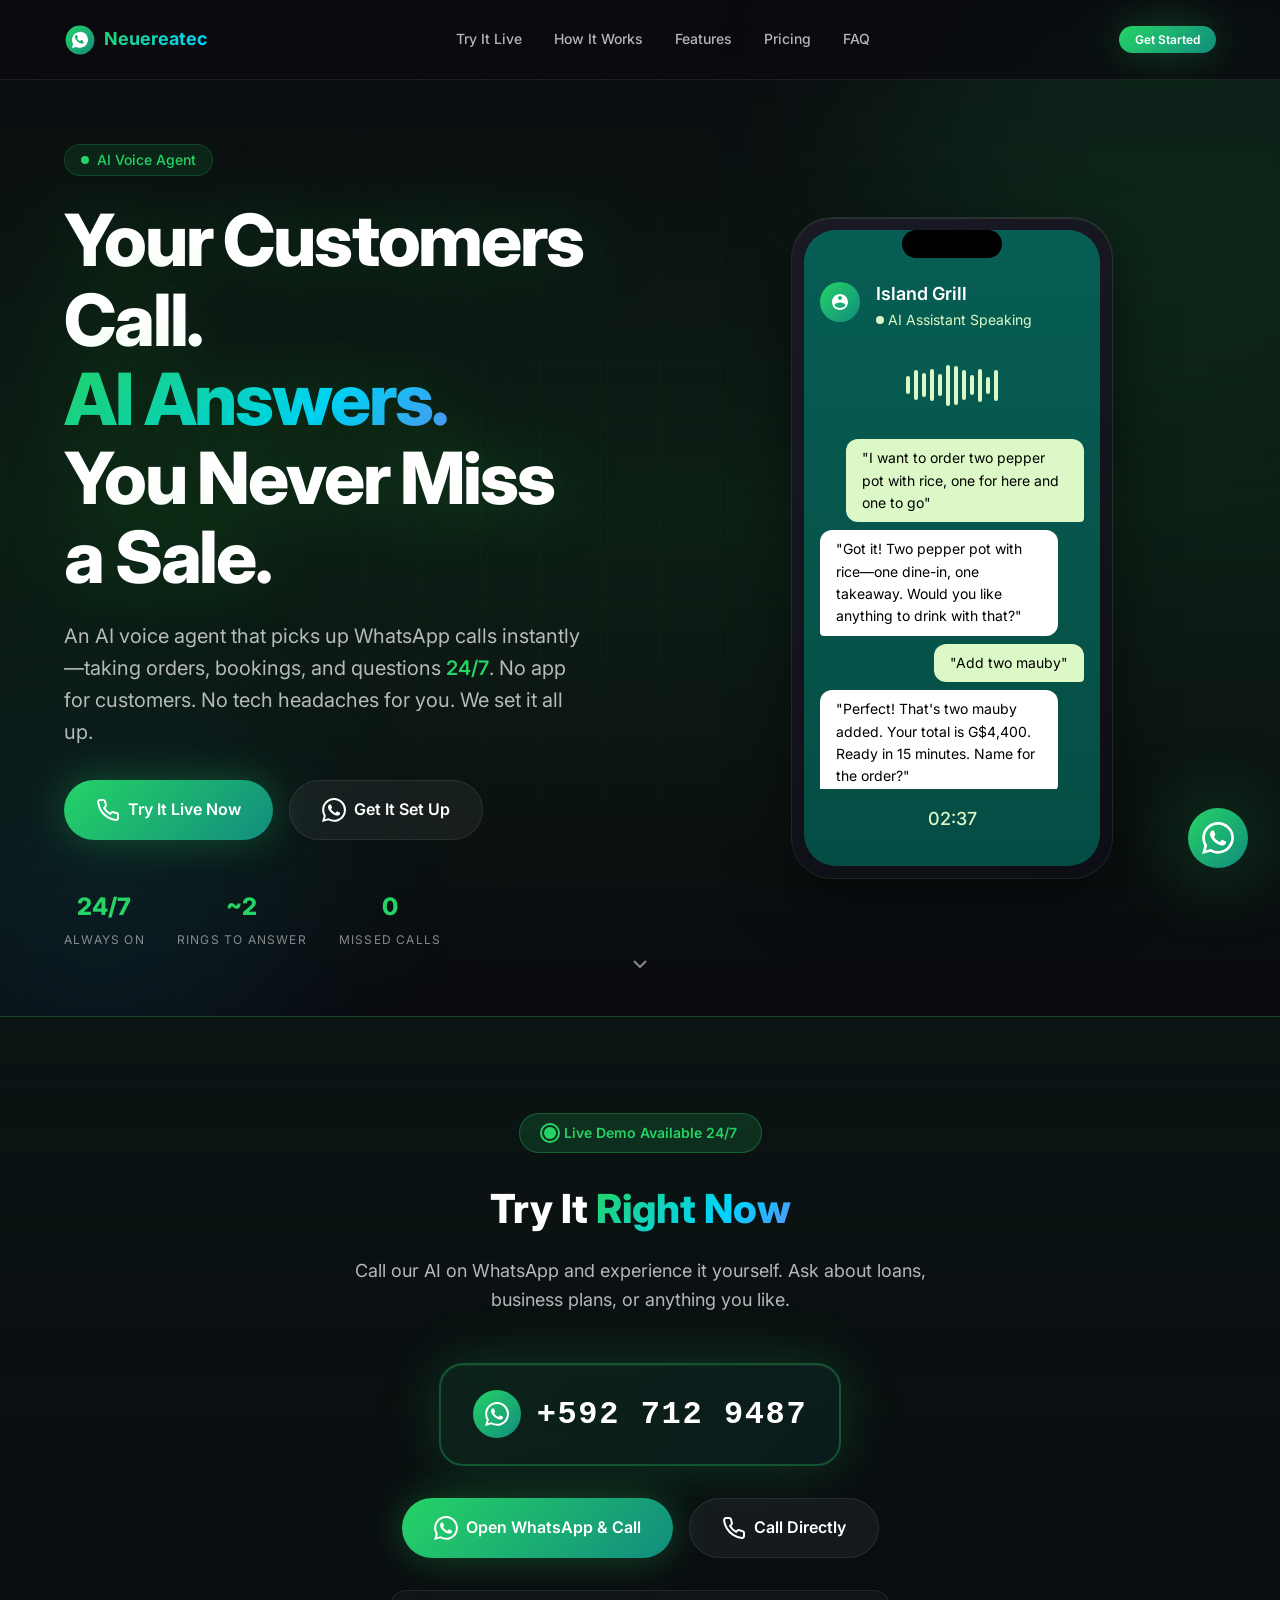
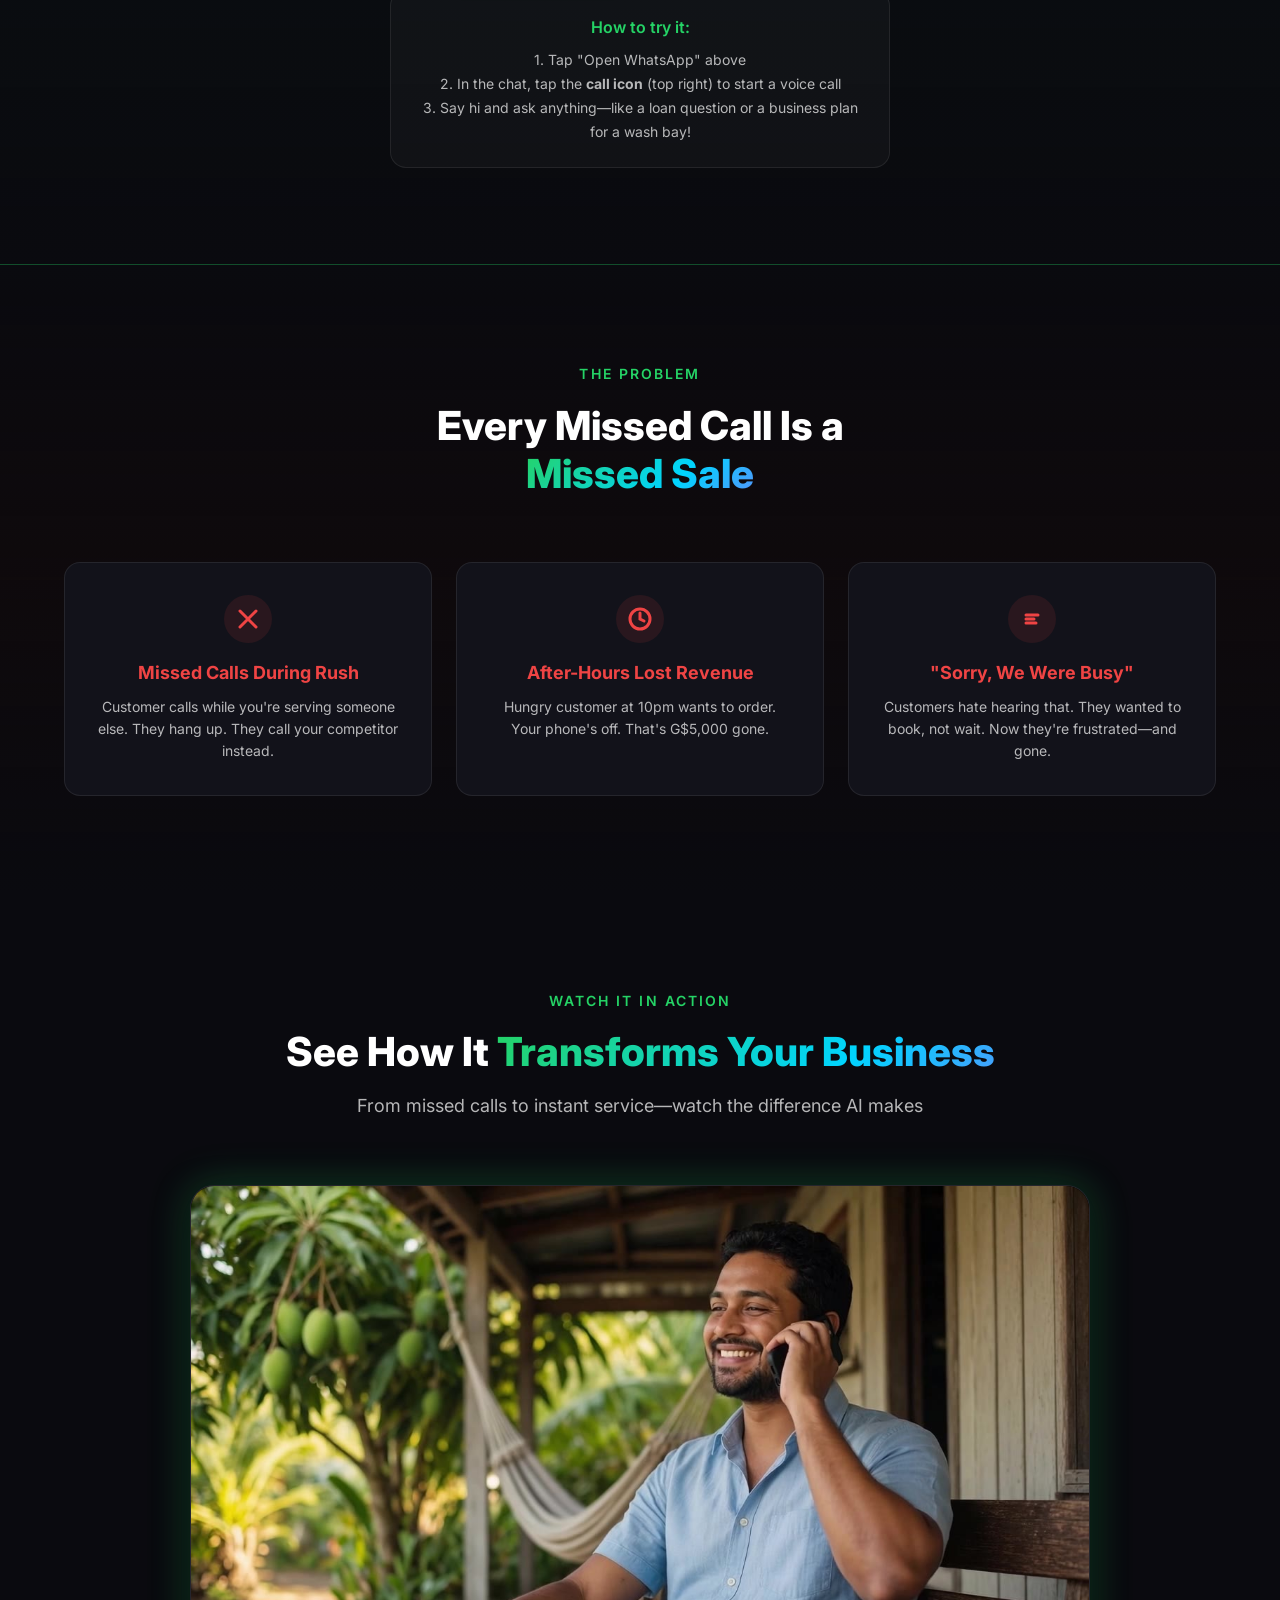
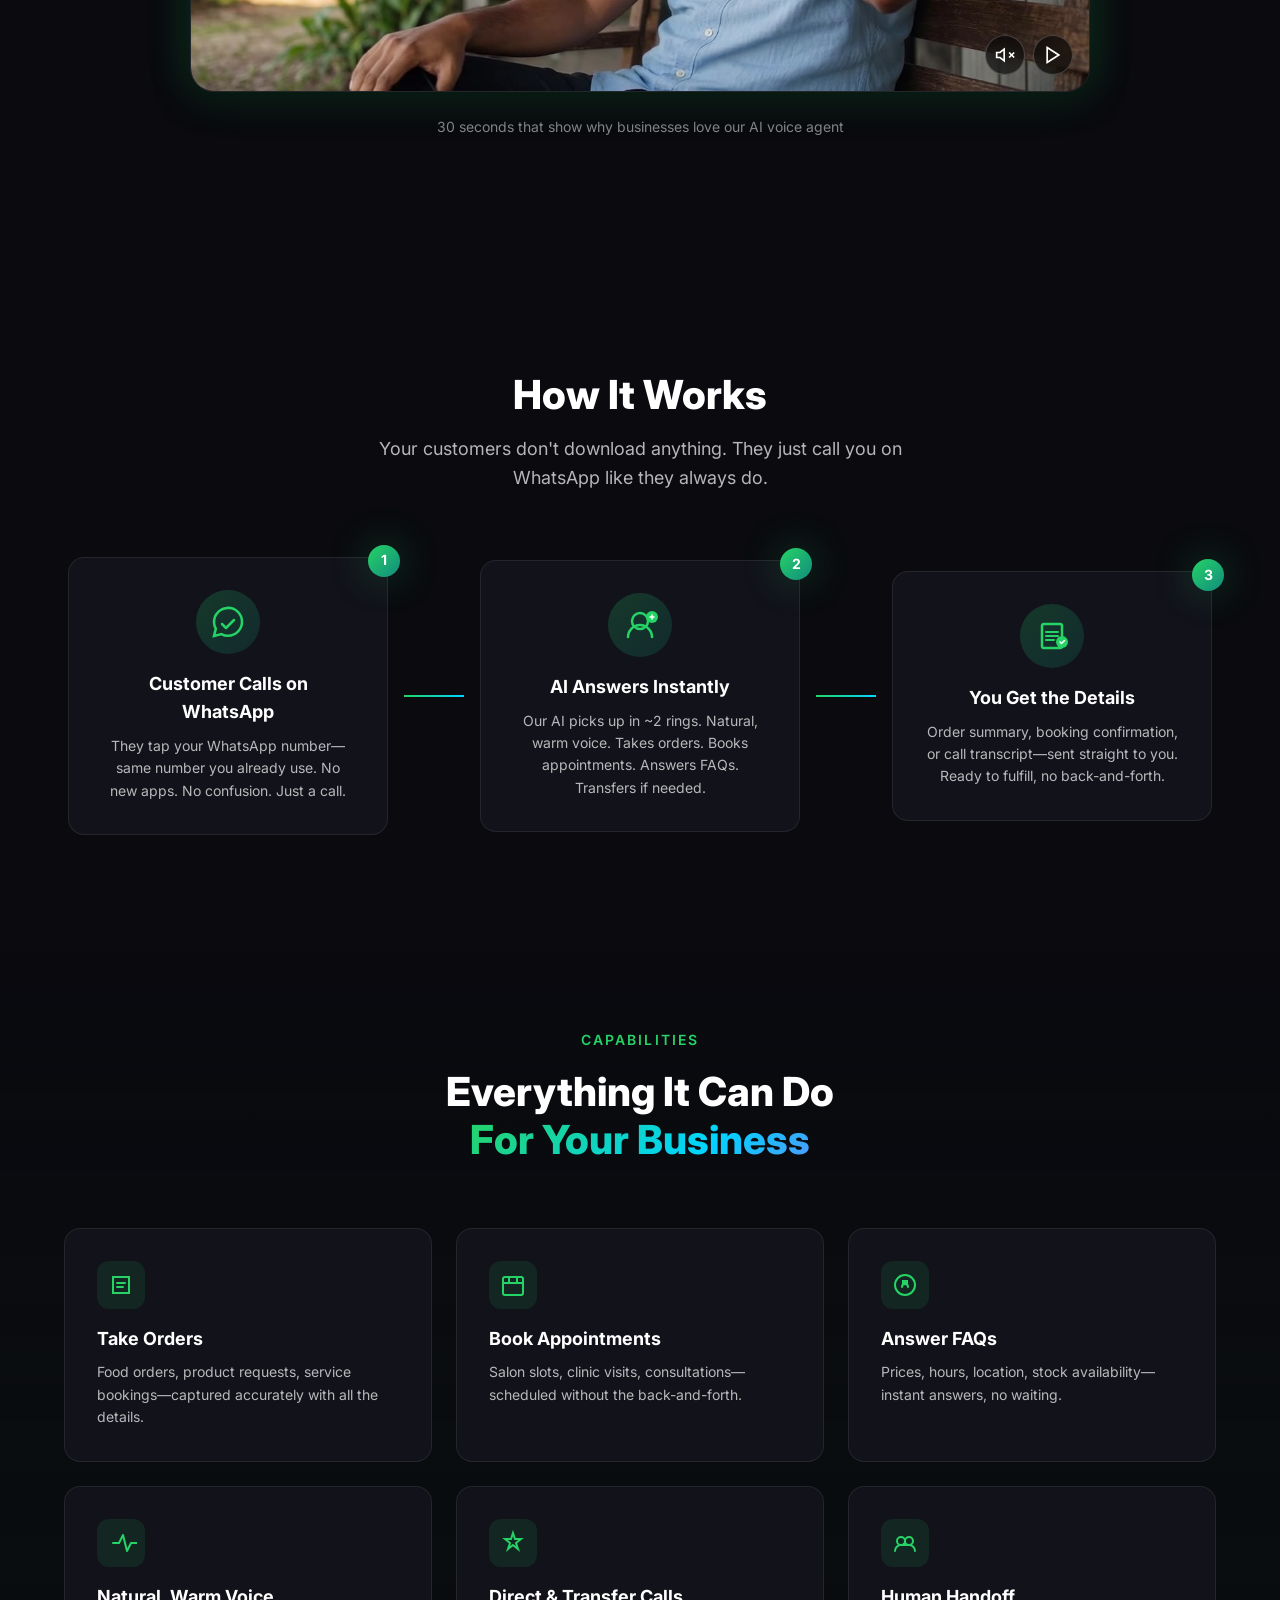
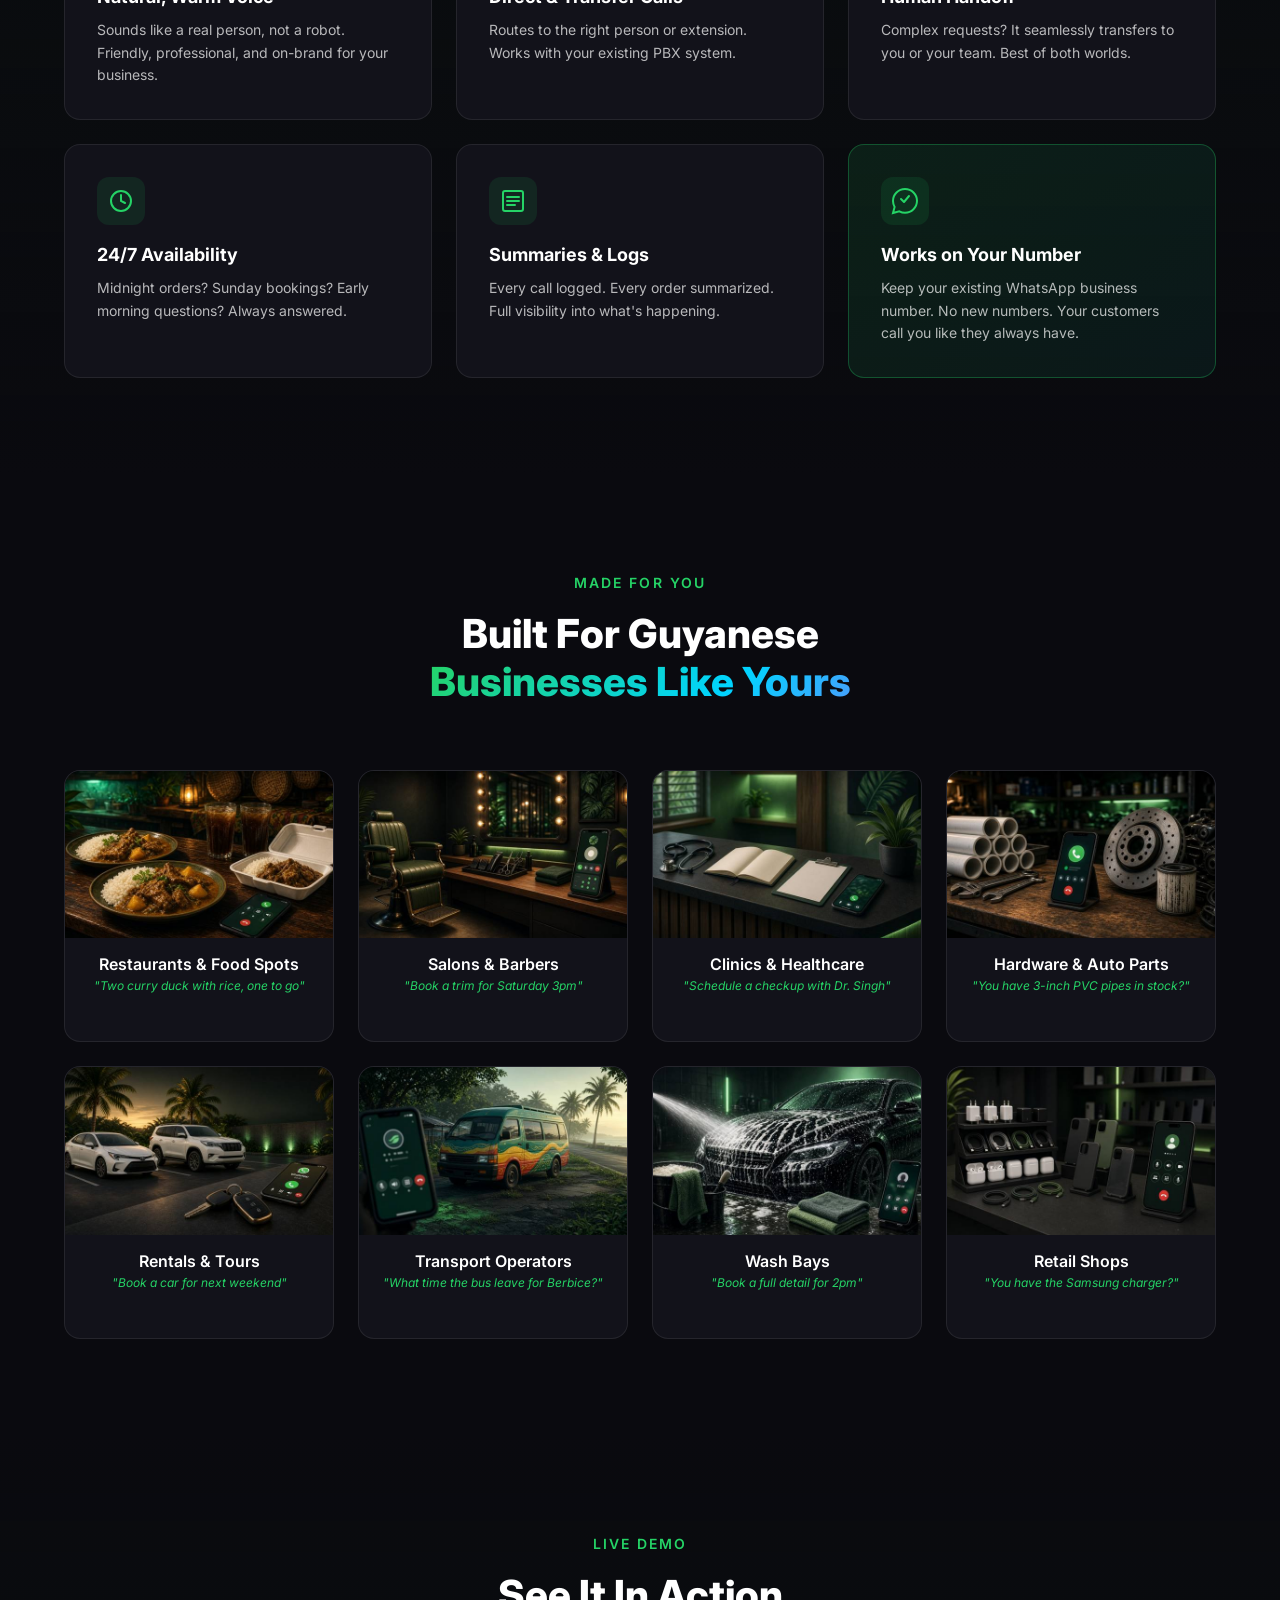
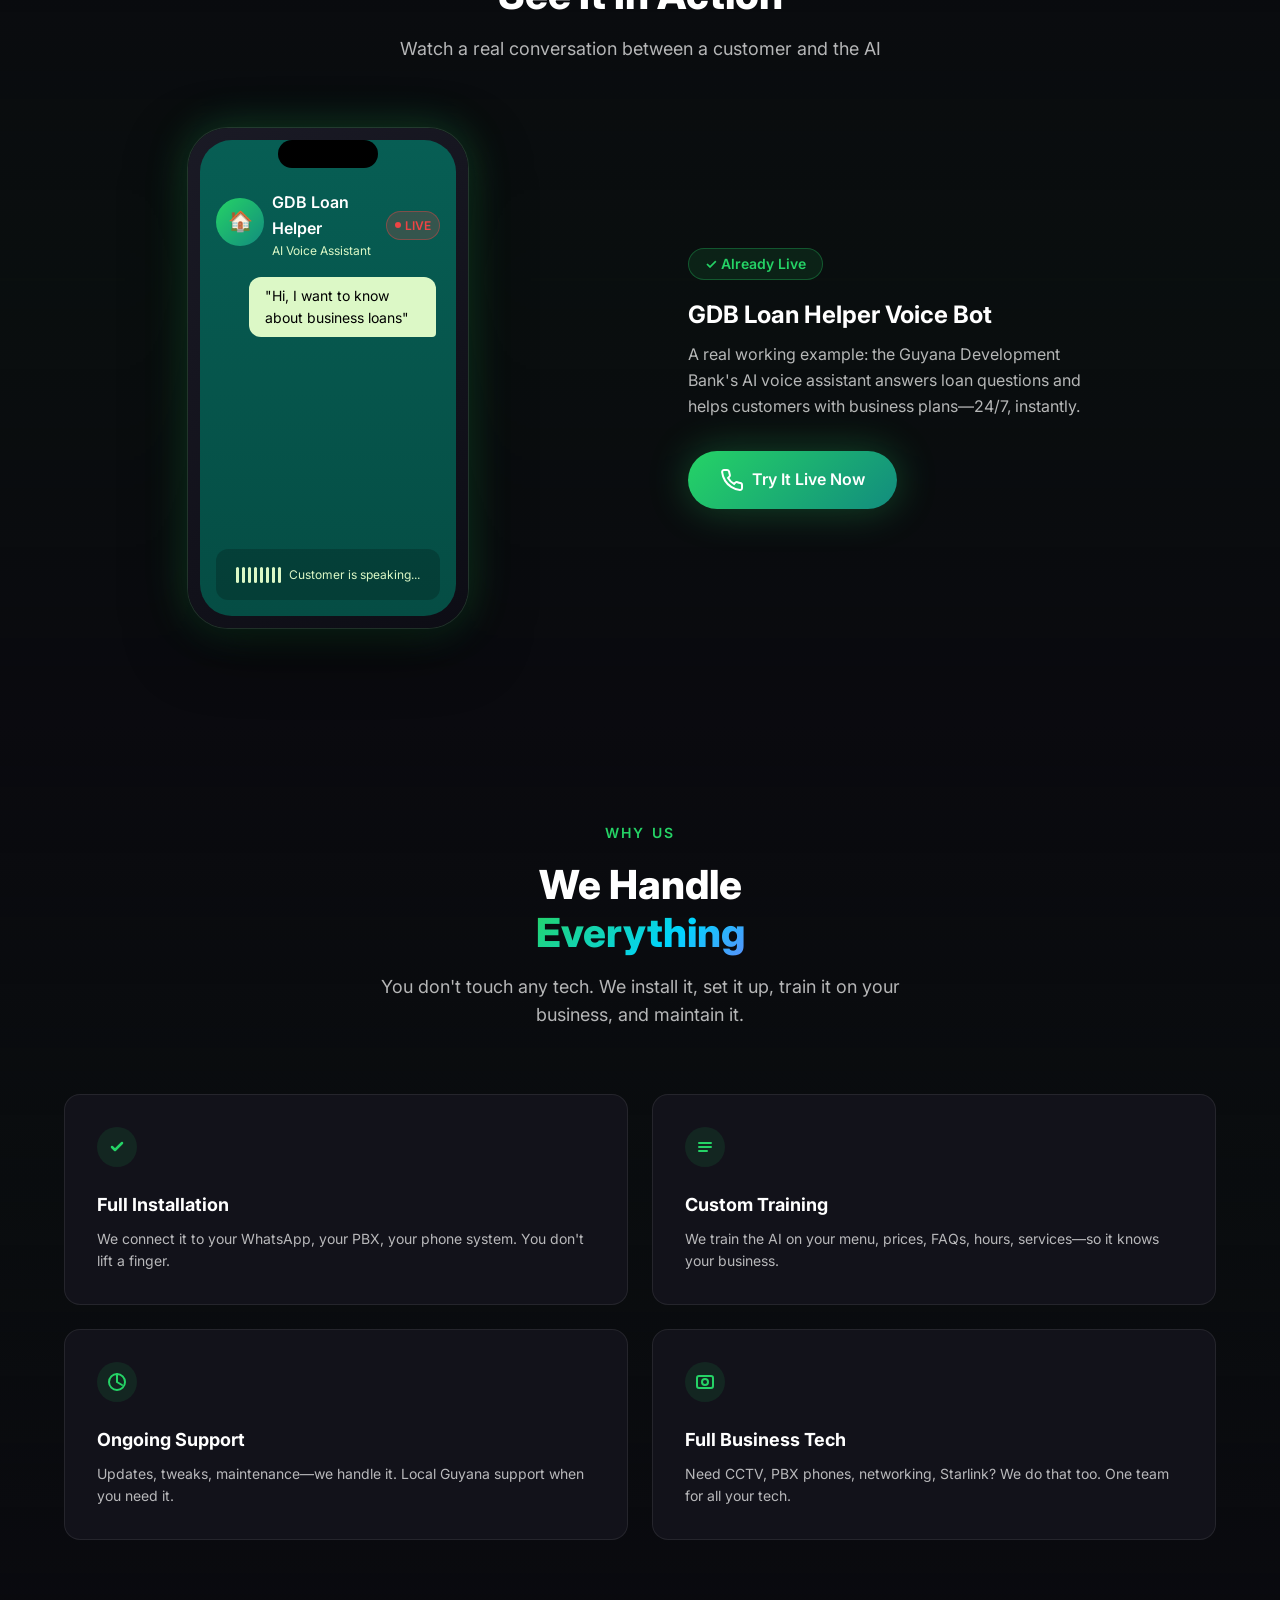
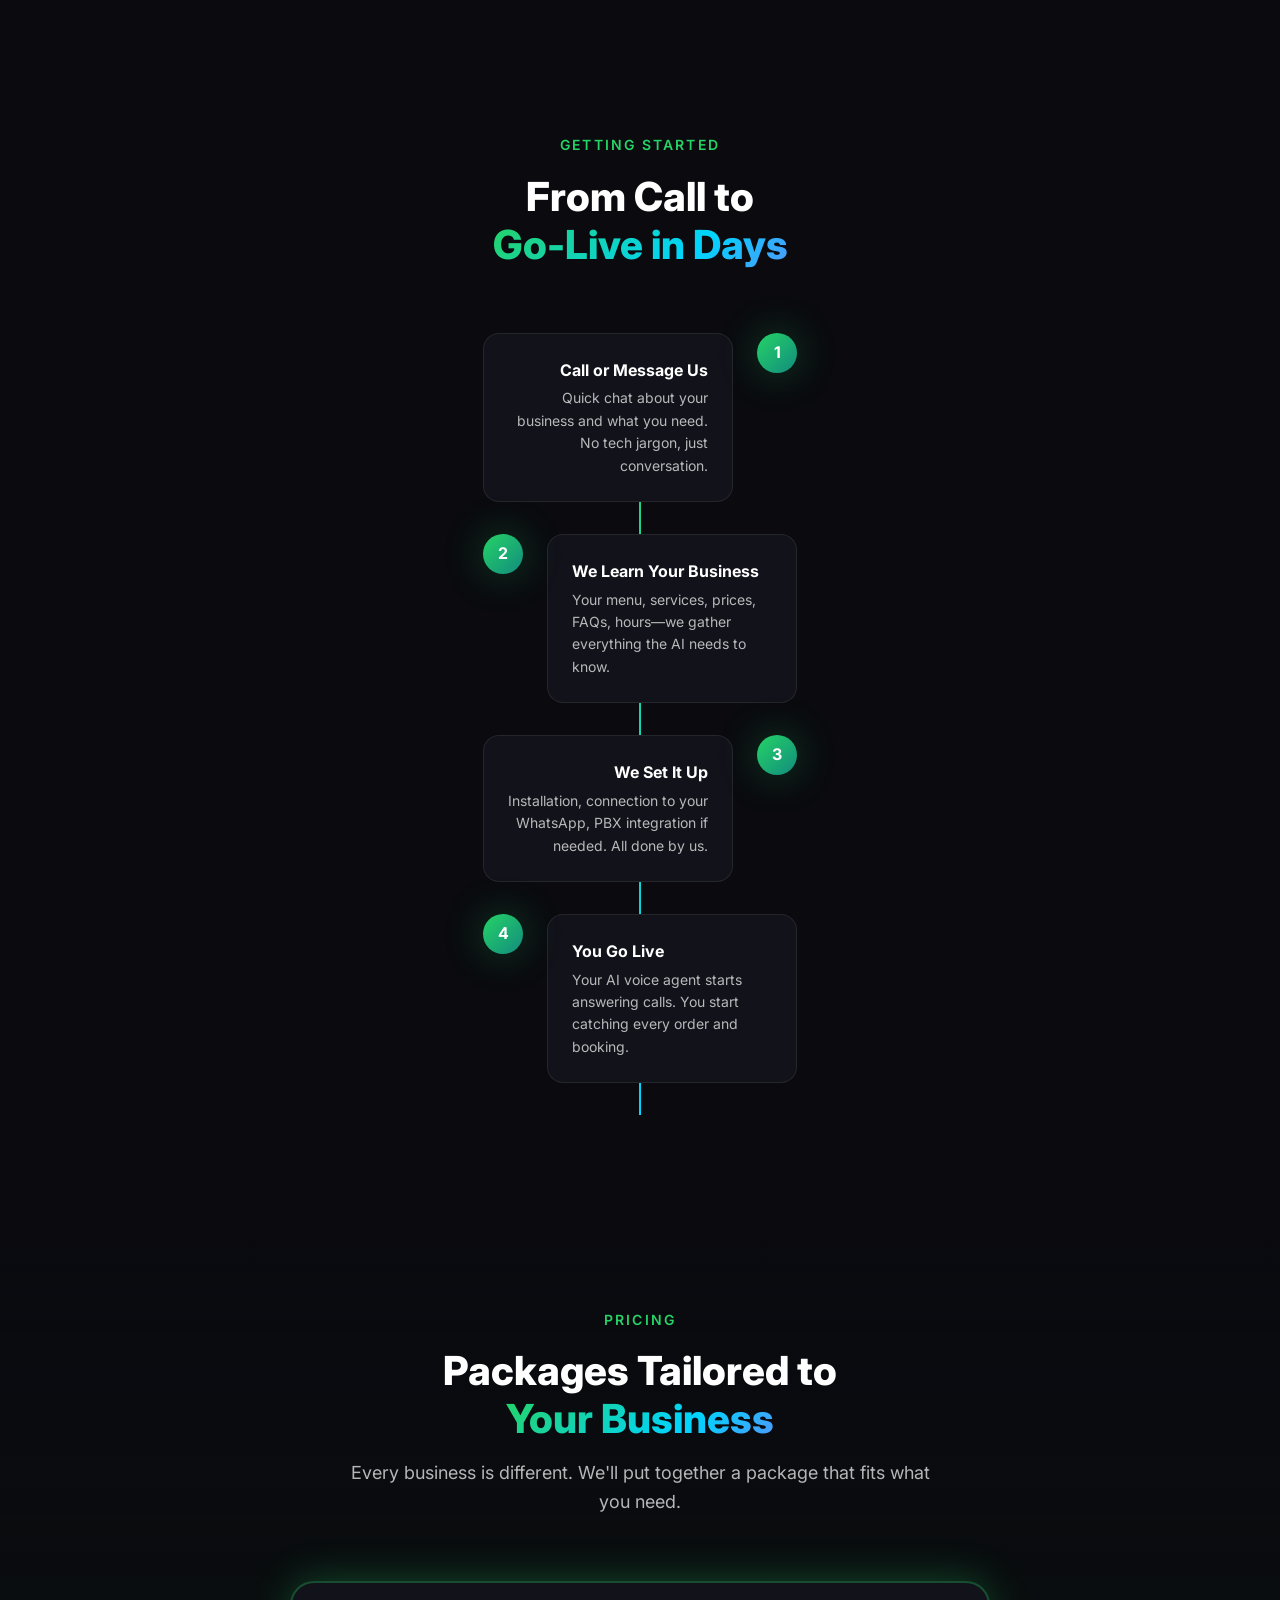
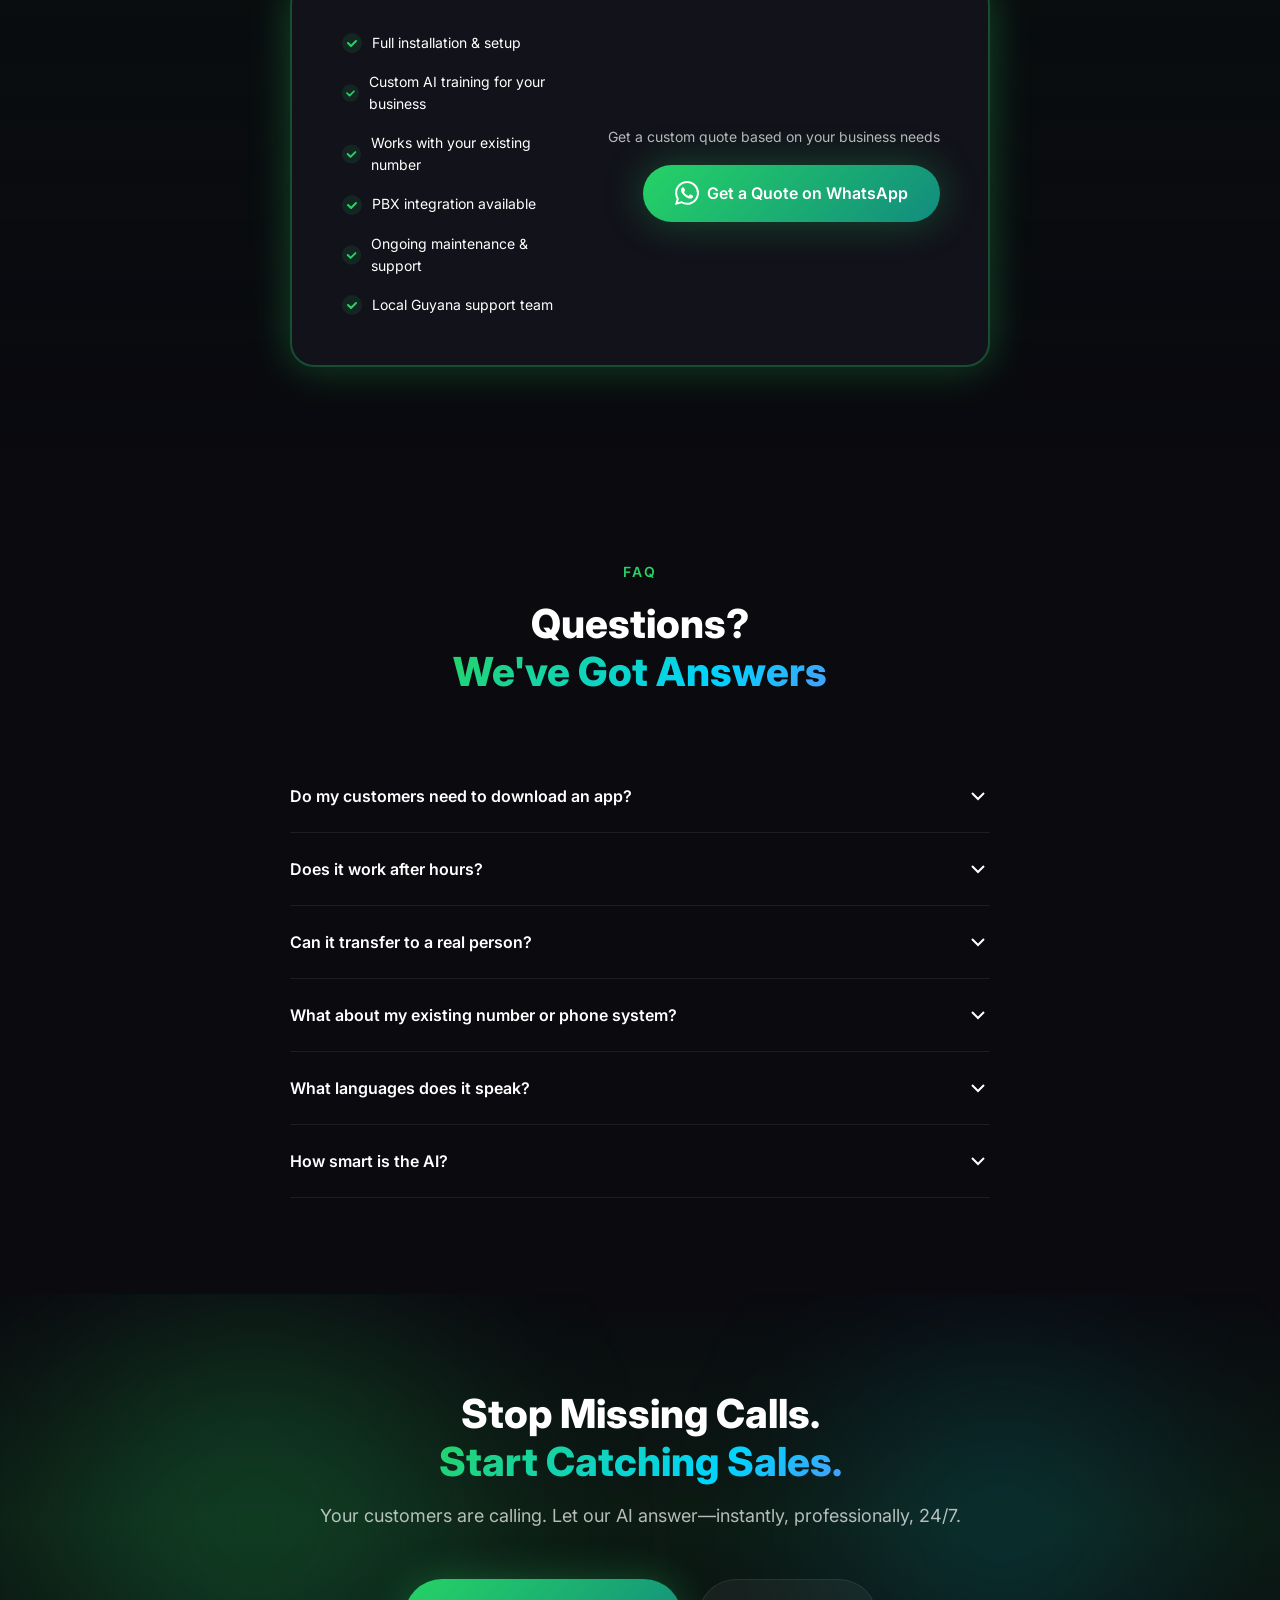
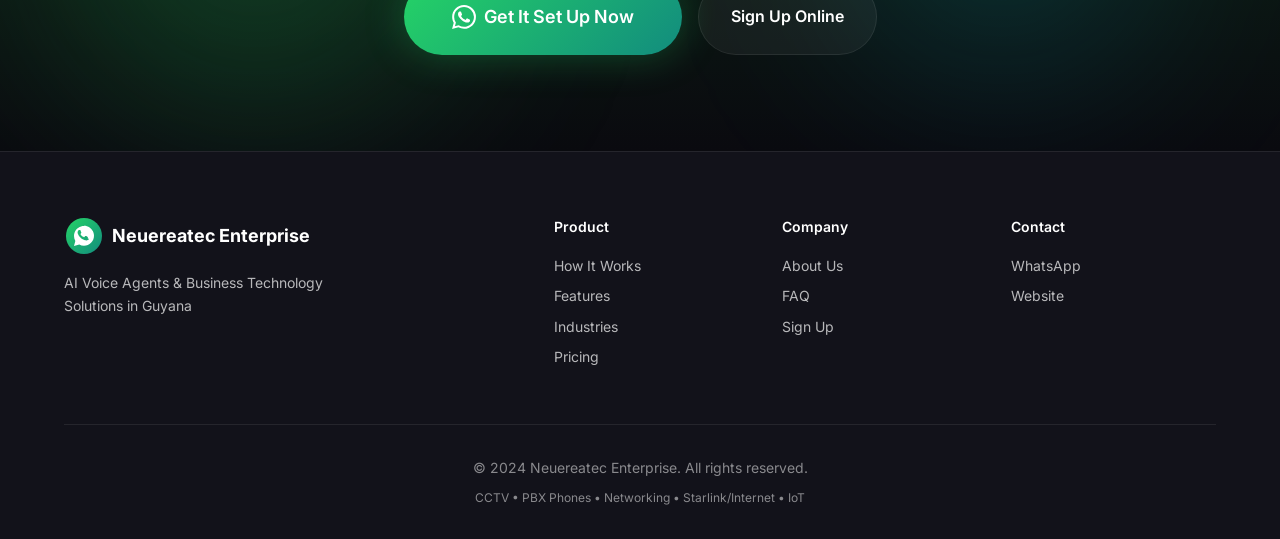
==== commit 113e7e6b: "Use realistic AI promo video with voices; keep original as promo-video-original.mp4" ====
--- a/index.html
+++ b/index.html
@@ -315,13 +315,13 @@
                     <video 
                         class="promo-video" 
                         id="promoVideo"
-                        poster="assets/video-poster.jpg"
+                        poster="assets/promo-video-realistic-poster.jpg"
                         muted 
                         playsinline
                         loop
                         preload="metadata"
                     >
-                        <source src="assets/promo-video.mp4" type="video/mp4">
+                        <source src="assets/promo-video-realistic.mp4" type="video/mp4">
                         Your browser does not support the video tag.
                     </video>
                     <div class="video-controls">
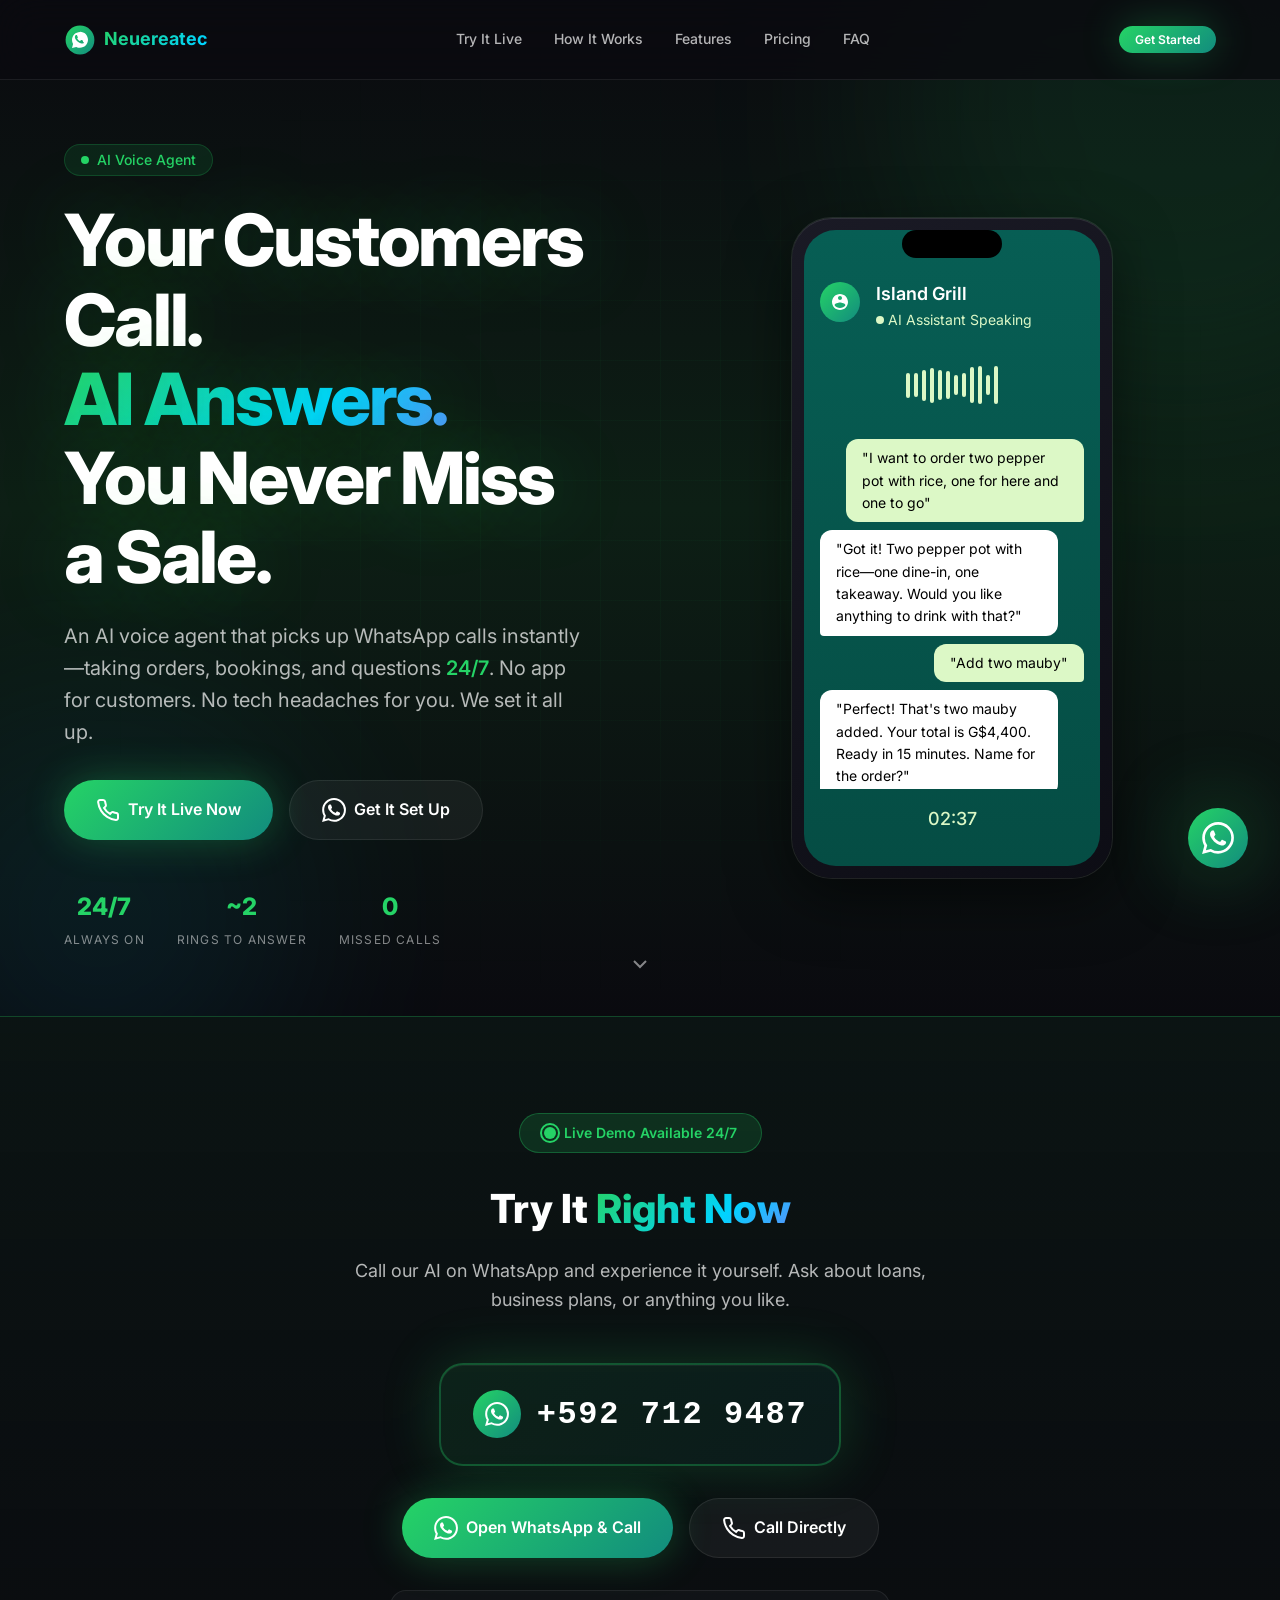
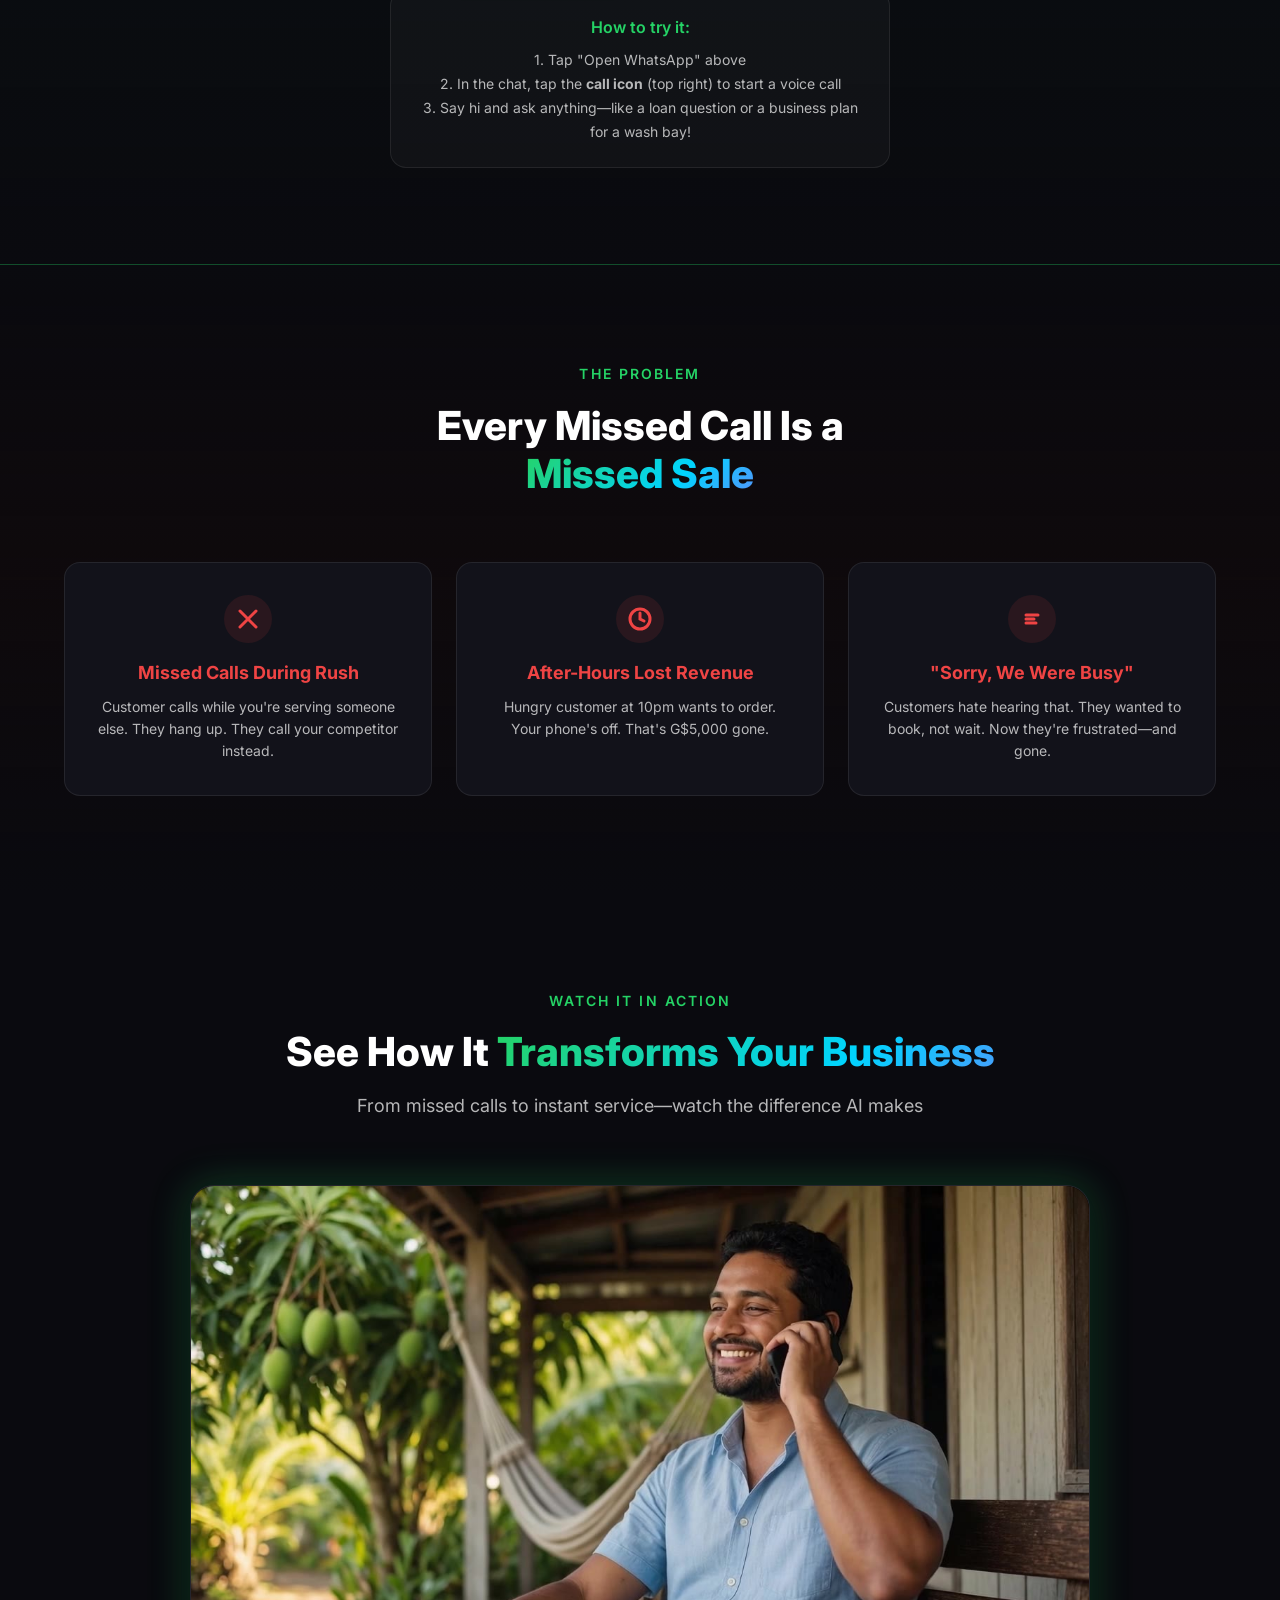
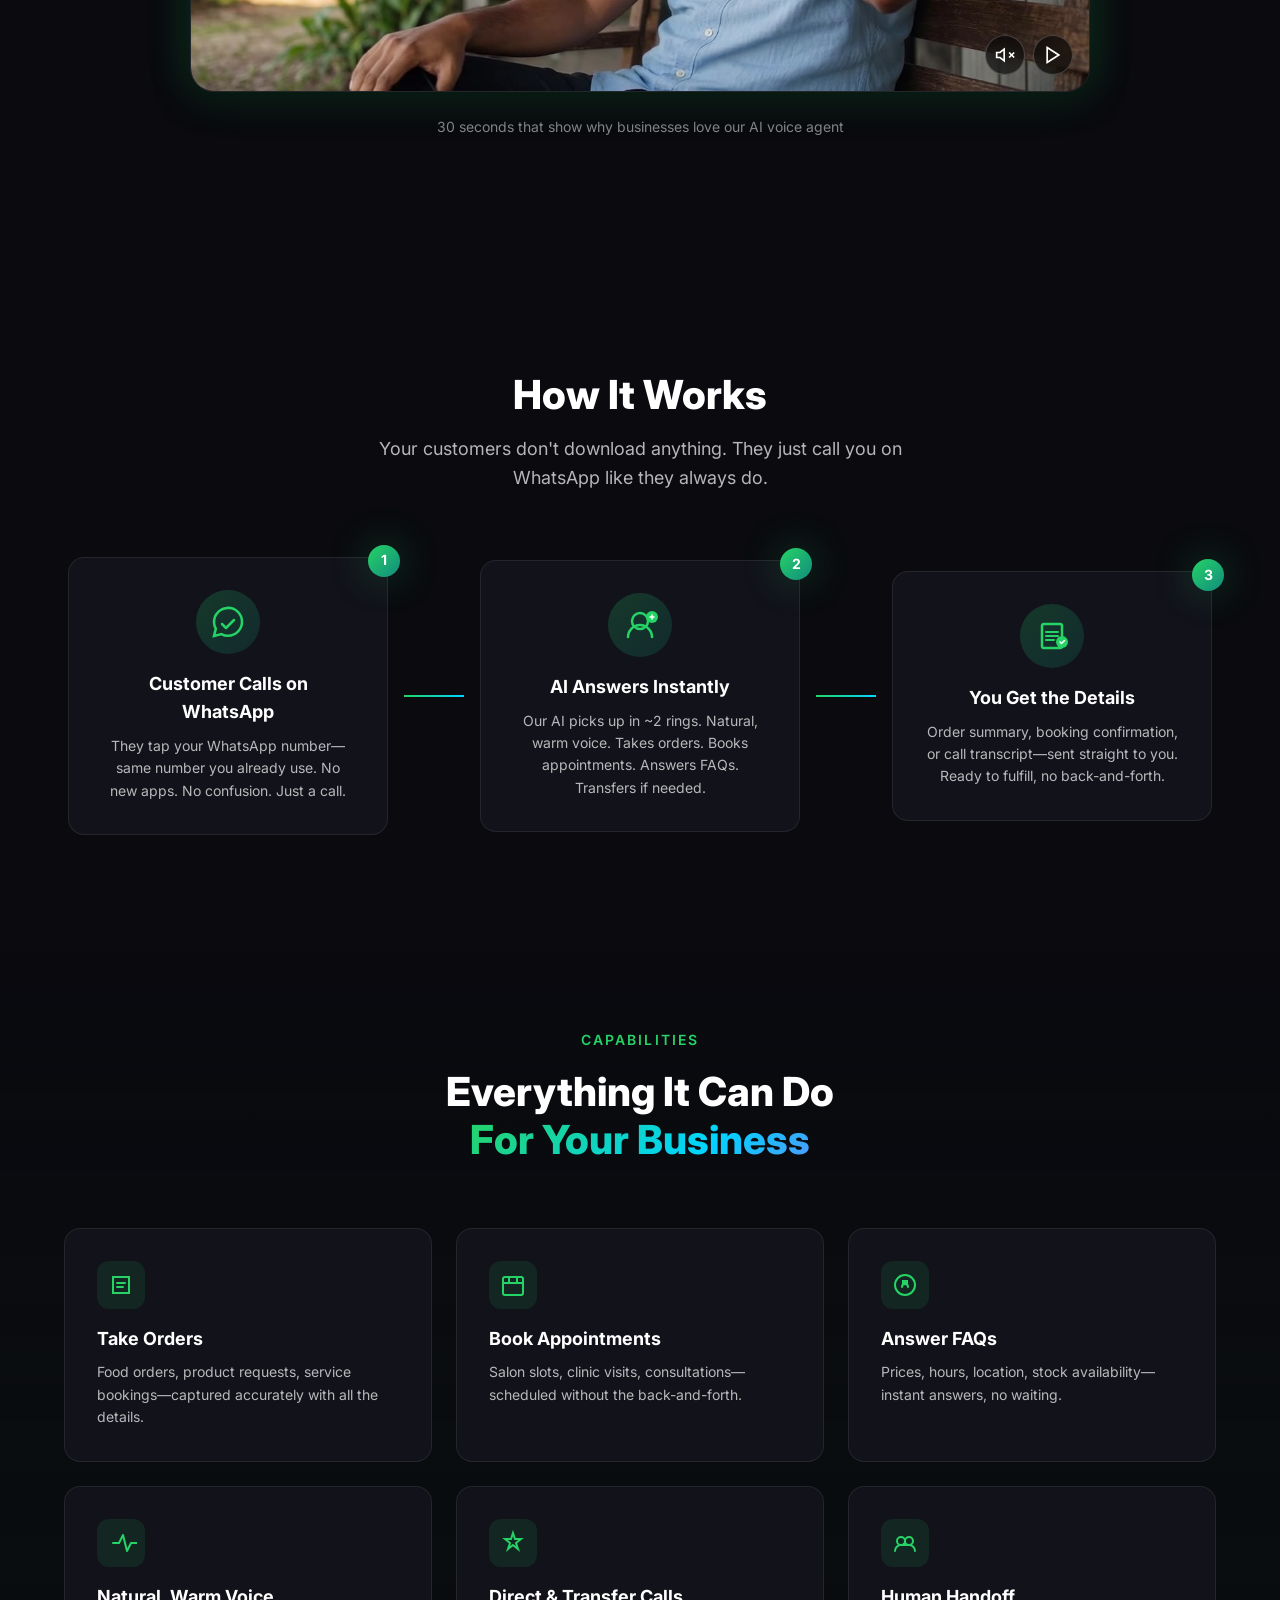
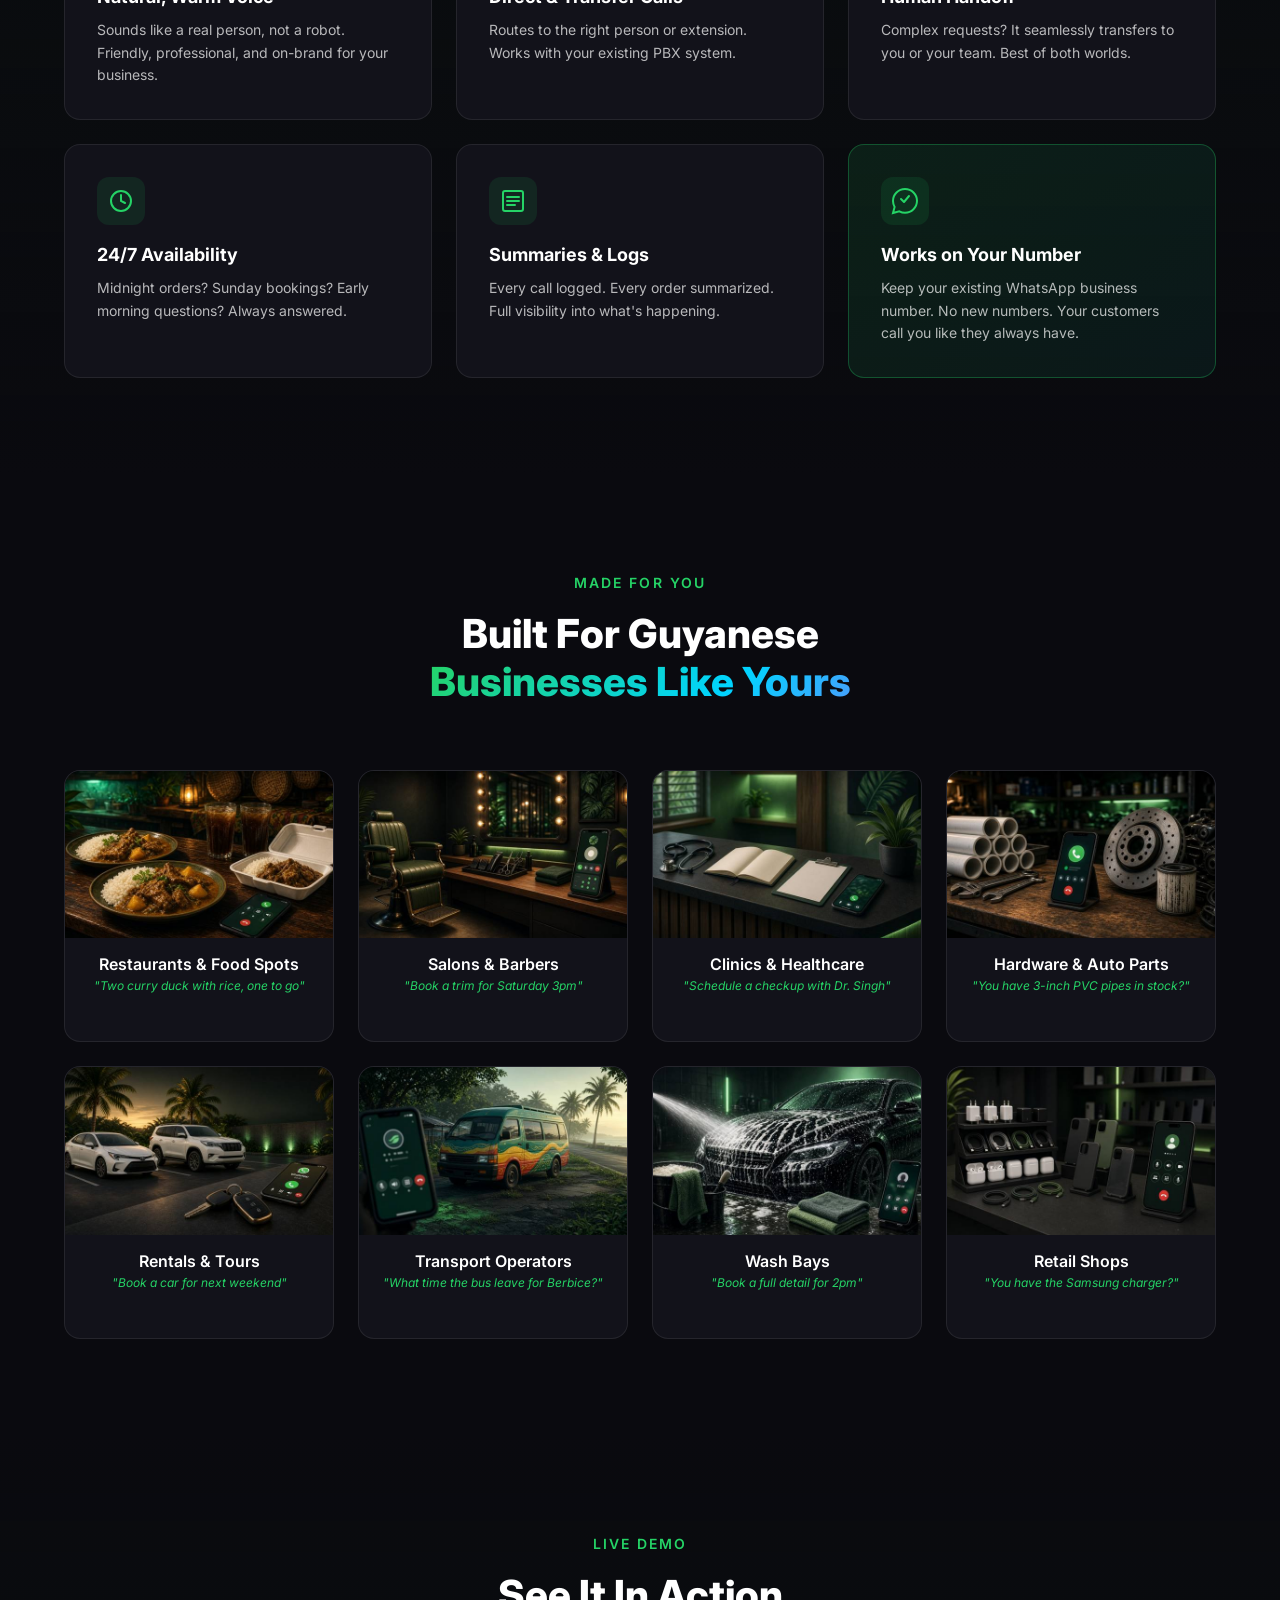
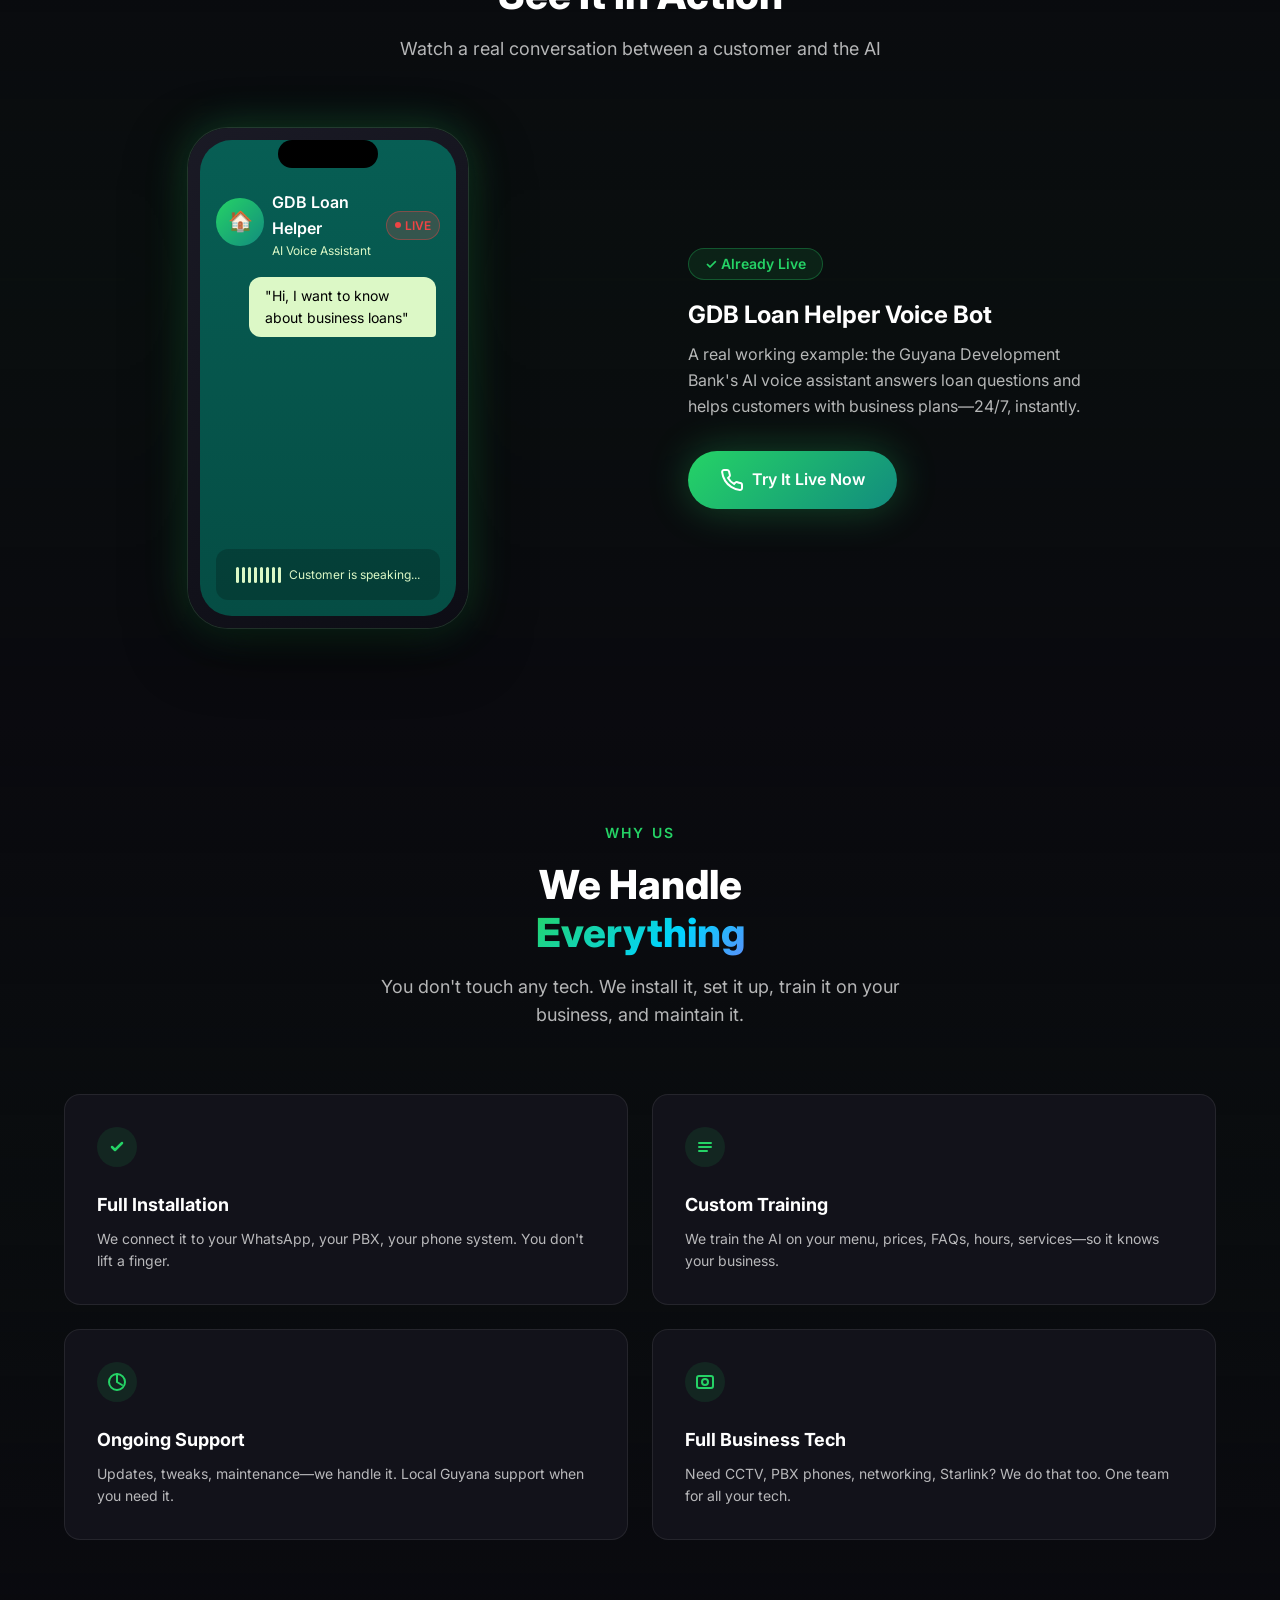
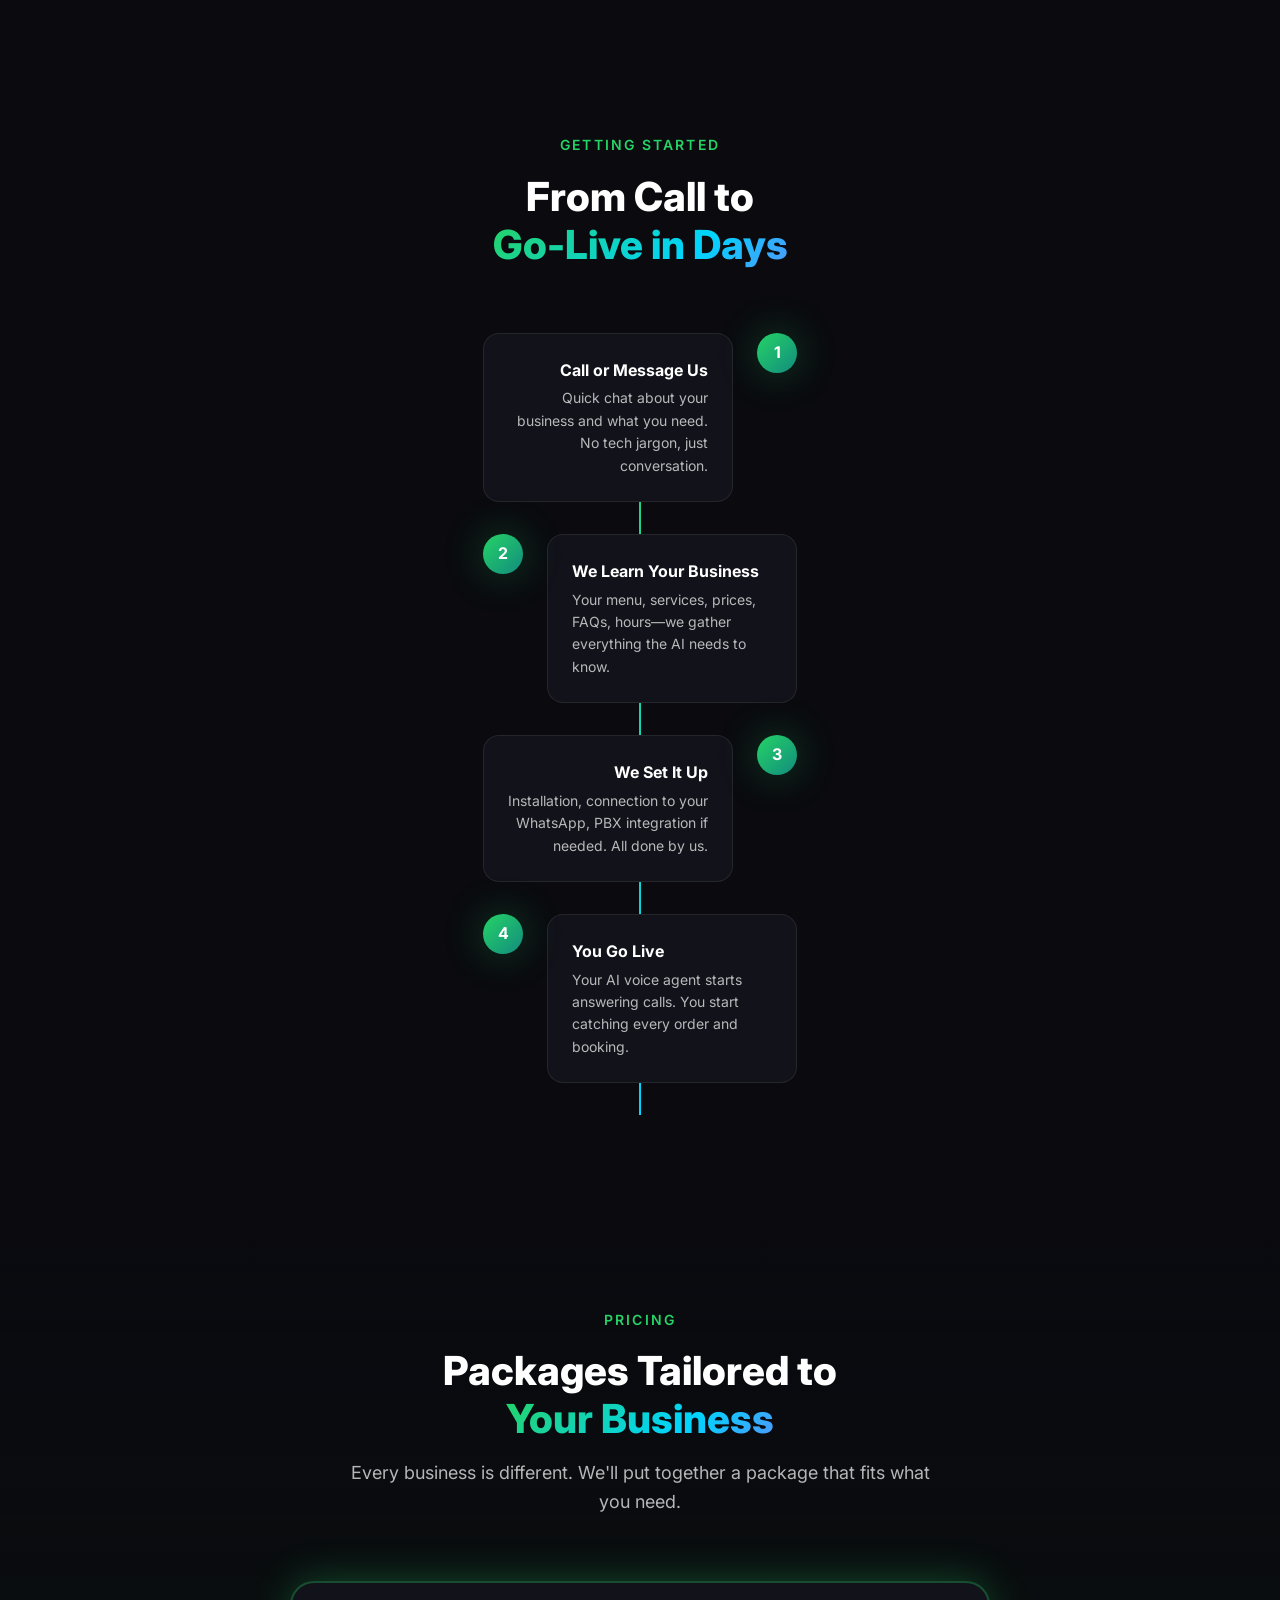
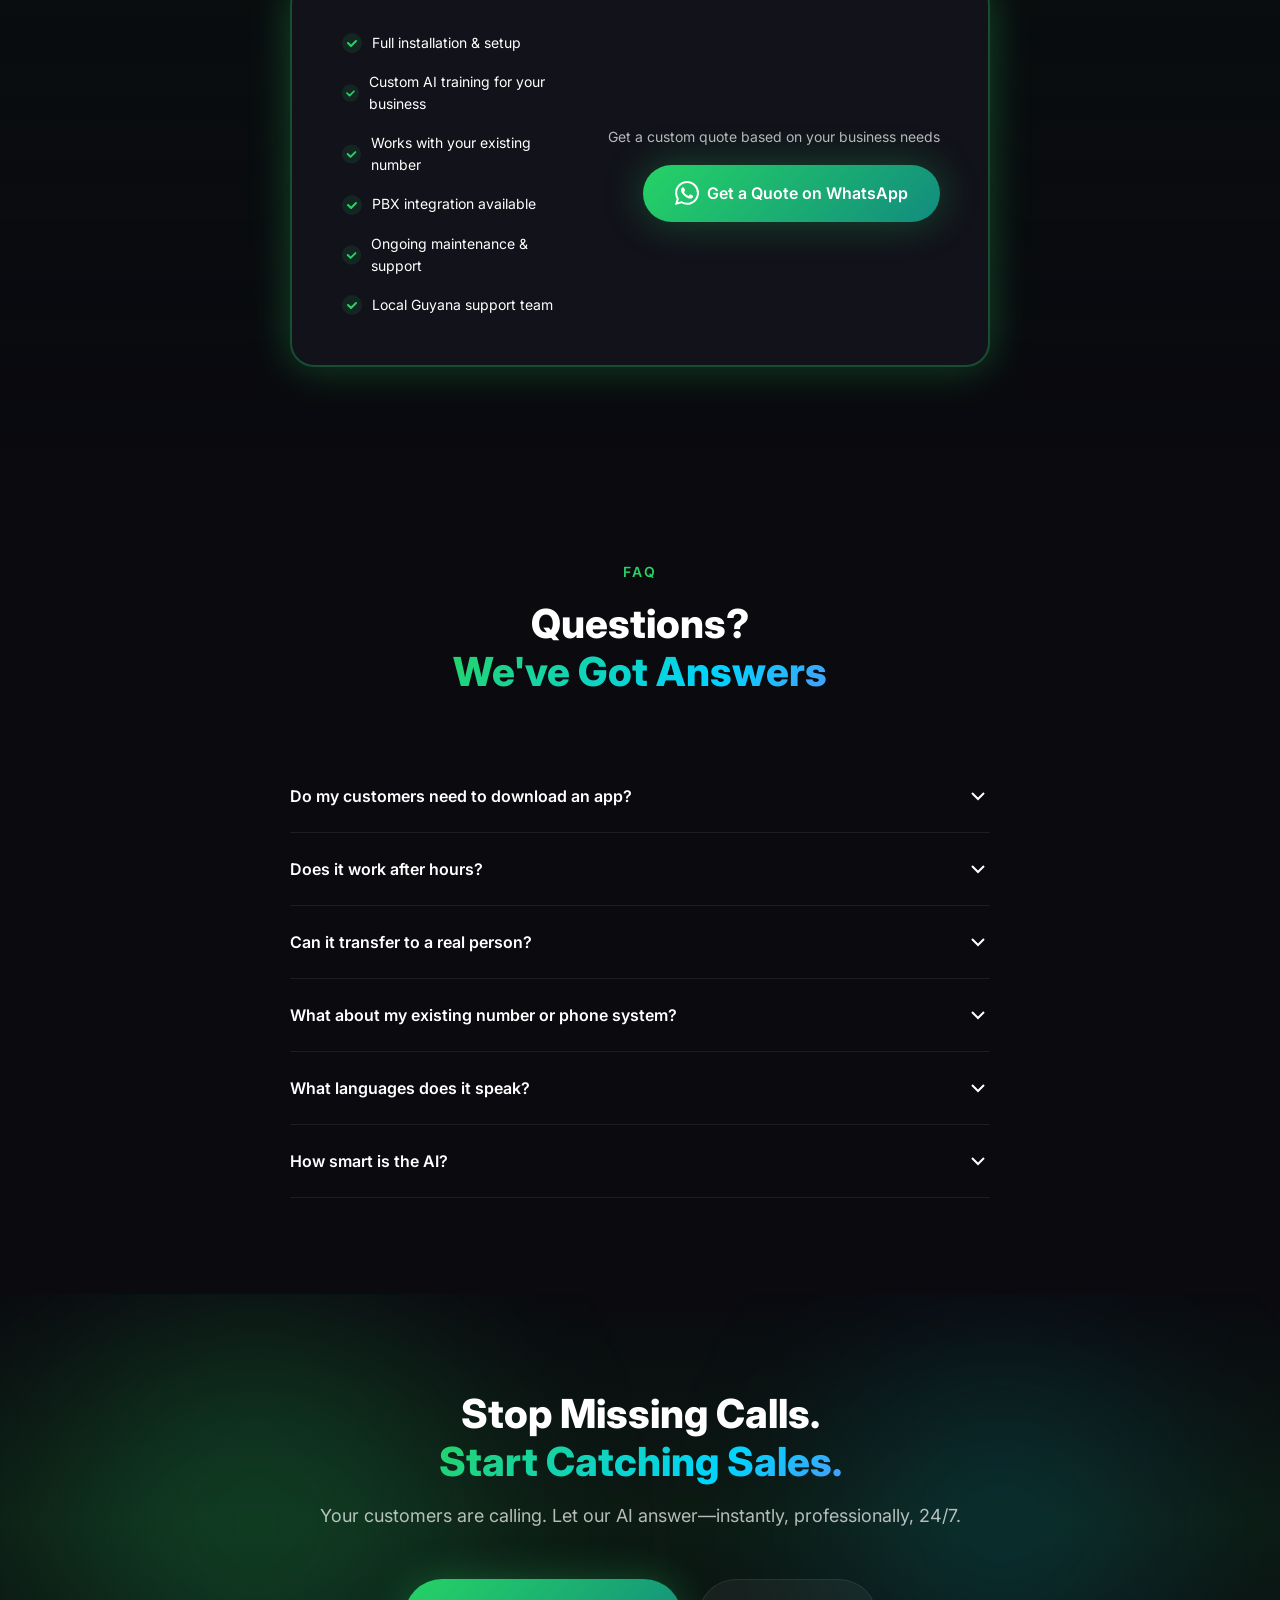
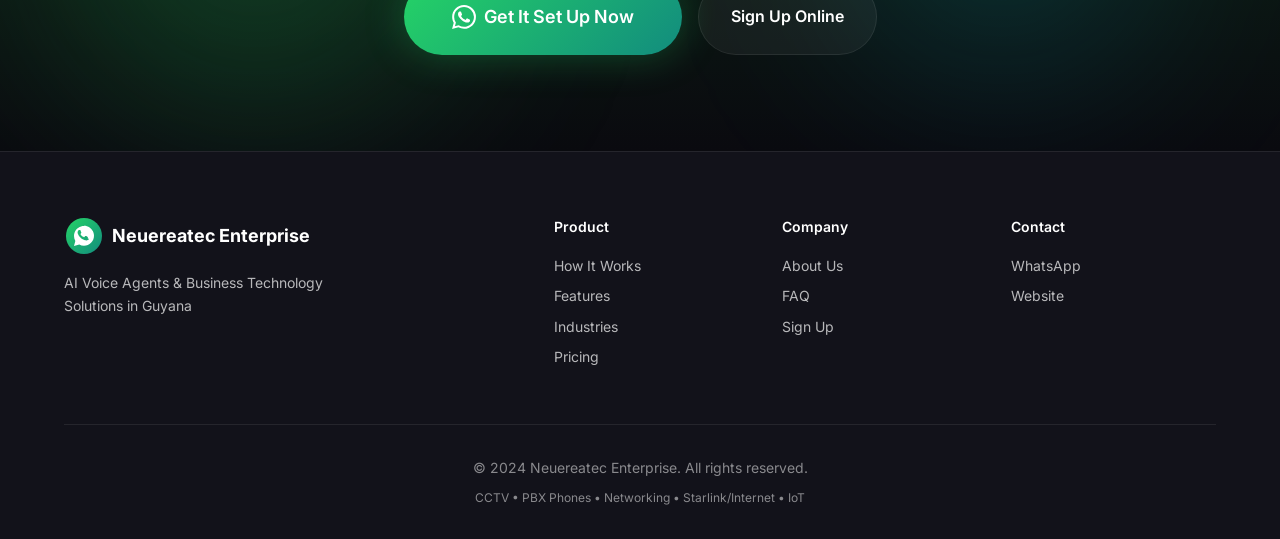
==== commit 22074031: "Promo video always visible (no fade-in that can leave it hidden)" ====
--- a/index.html
+++ b/index.html
@@ -310,7 +310,7 @@
                     From missed calls to instant service—watch the difference AI makes
                 </p>
             </div>
-            <div class="video-container animate-on-scroll">
+            <div class="video-container">
                 <div class="video-wrapper">
                     <video 
                         class="promo-video" 
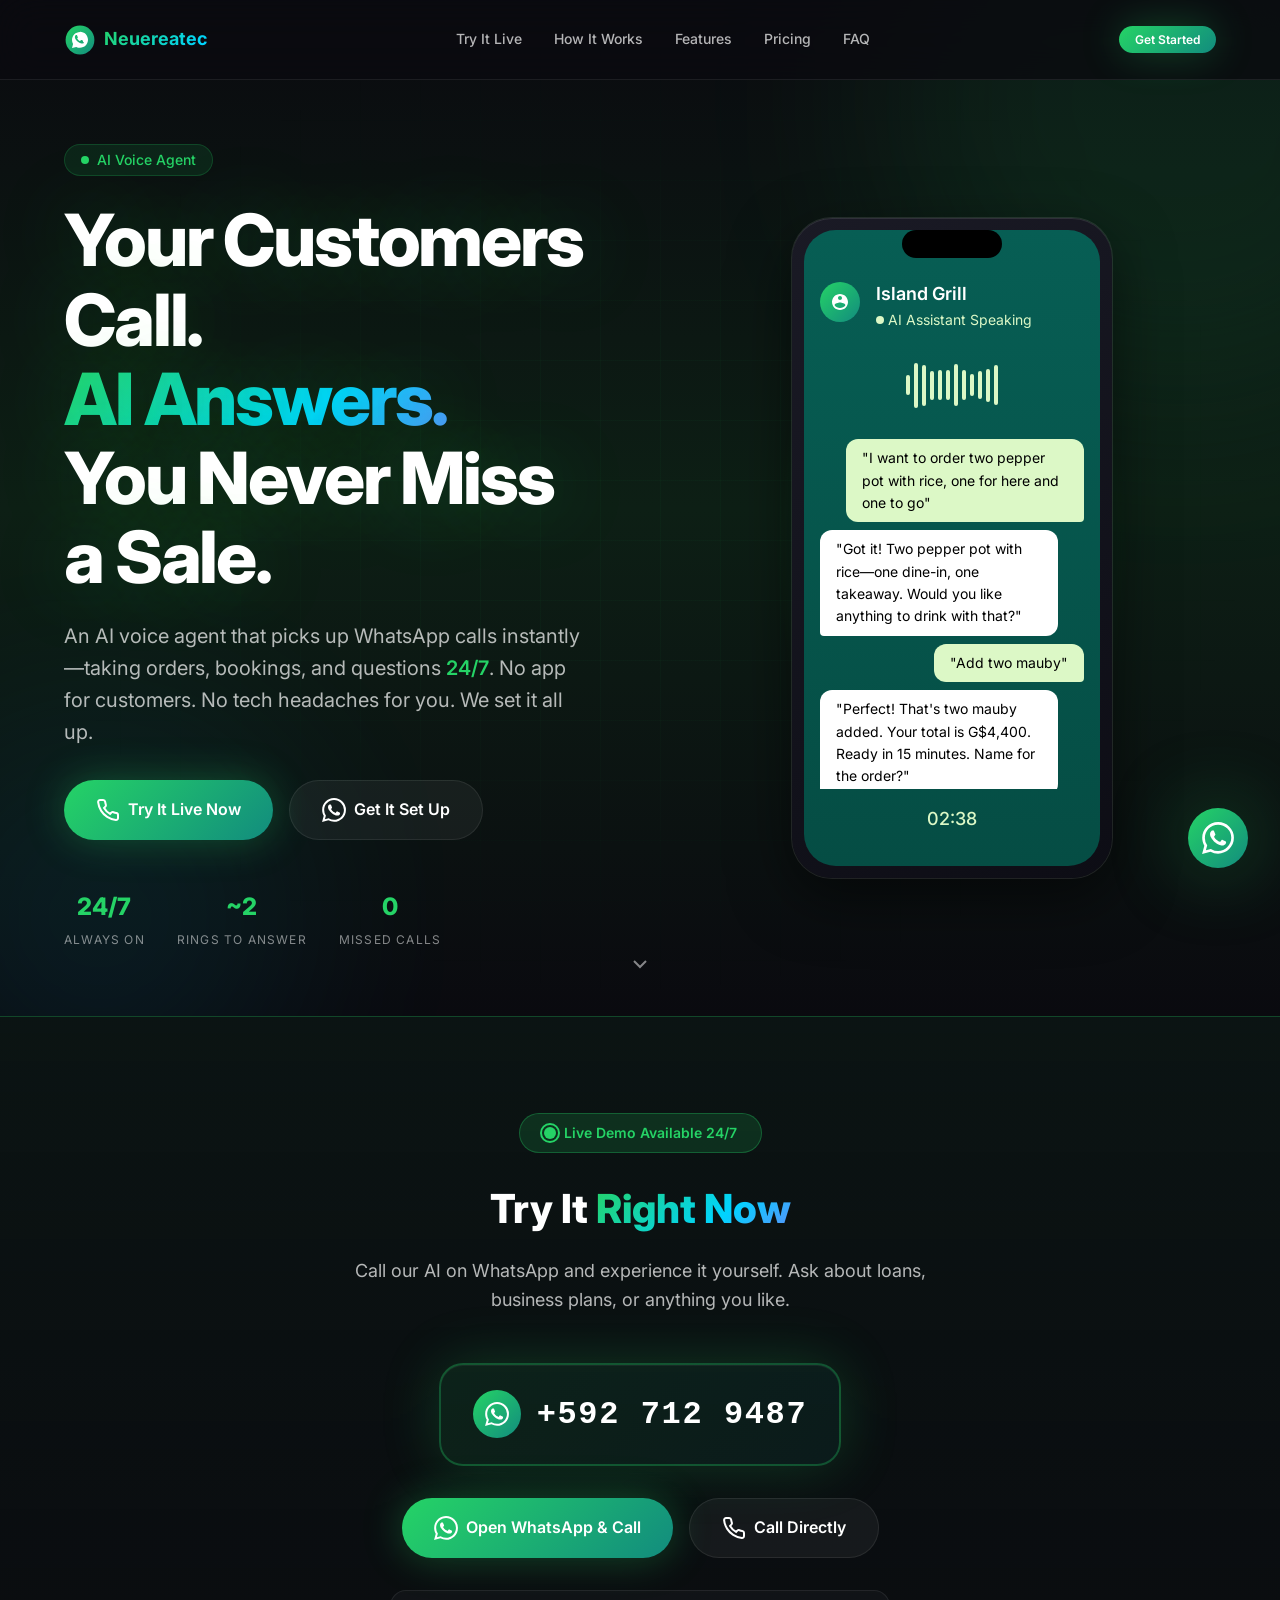
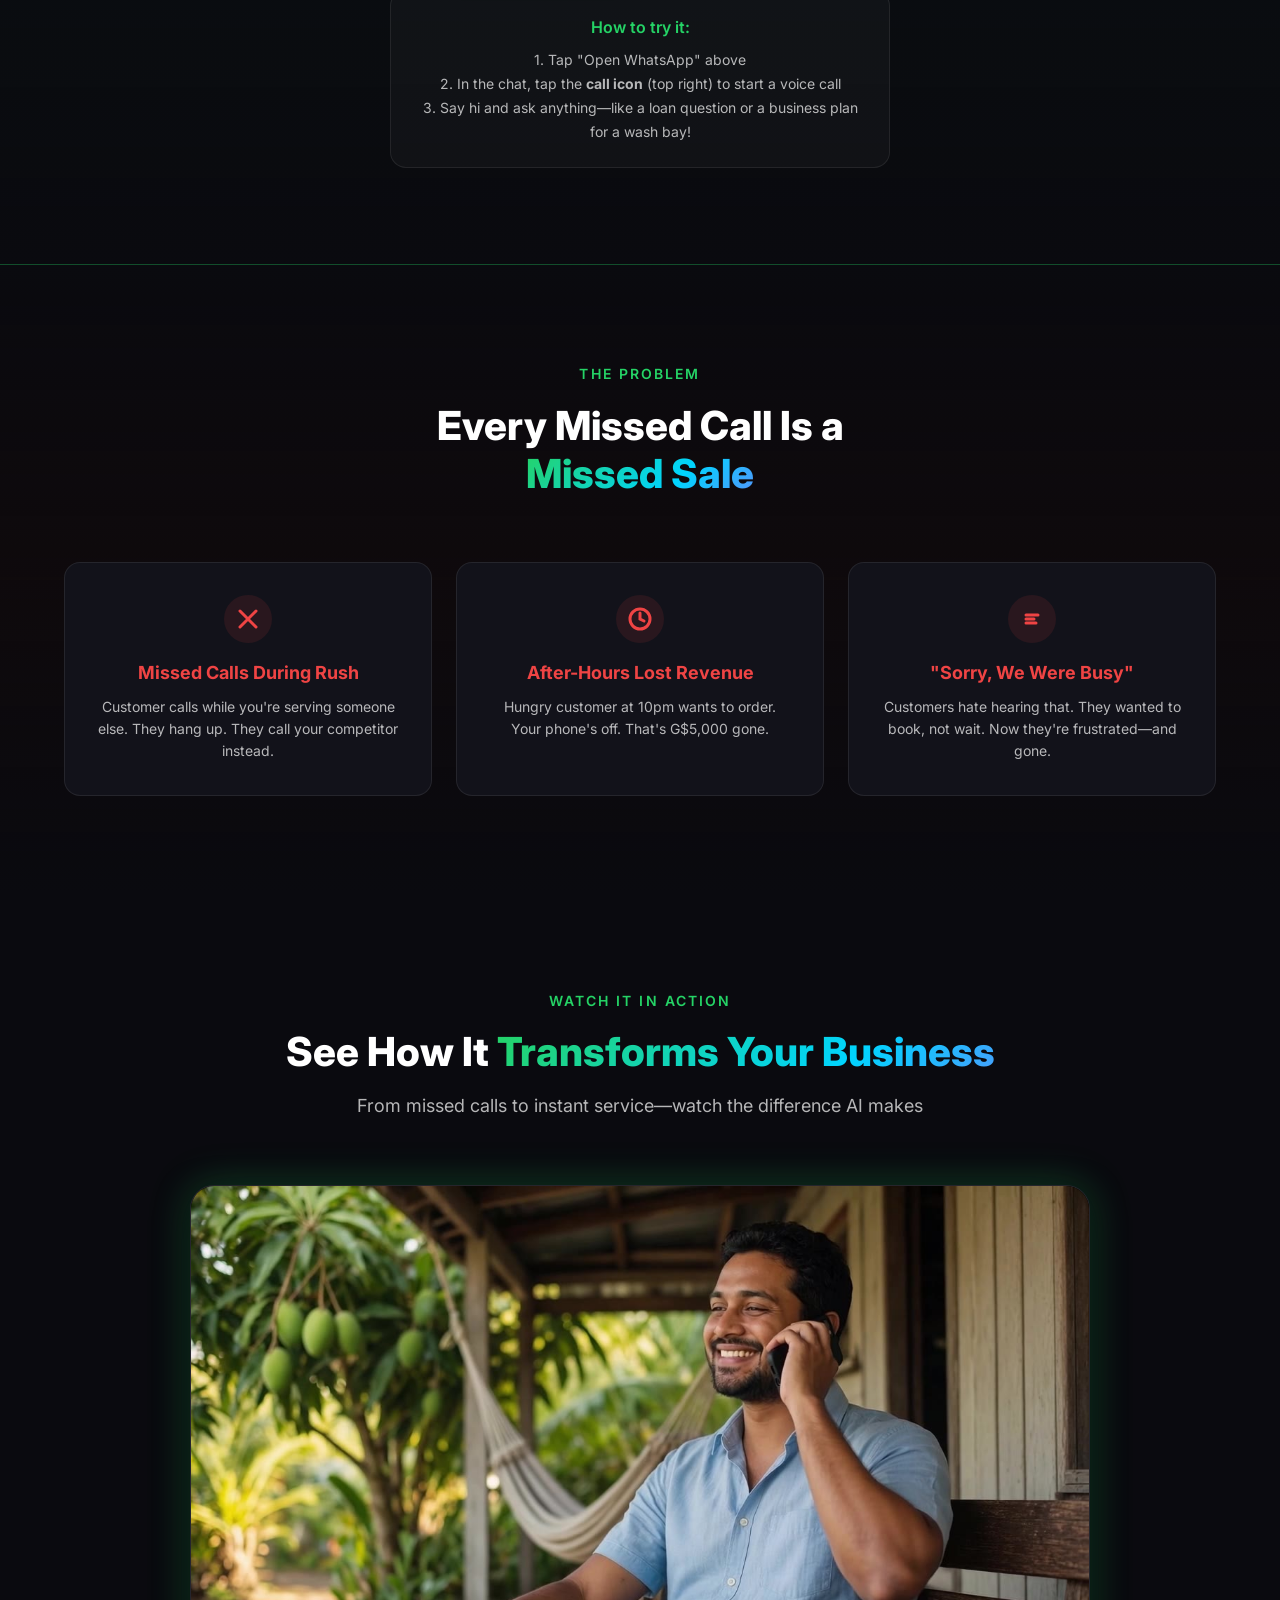
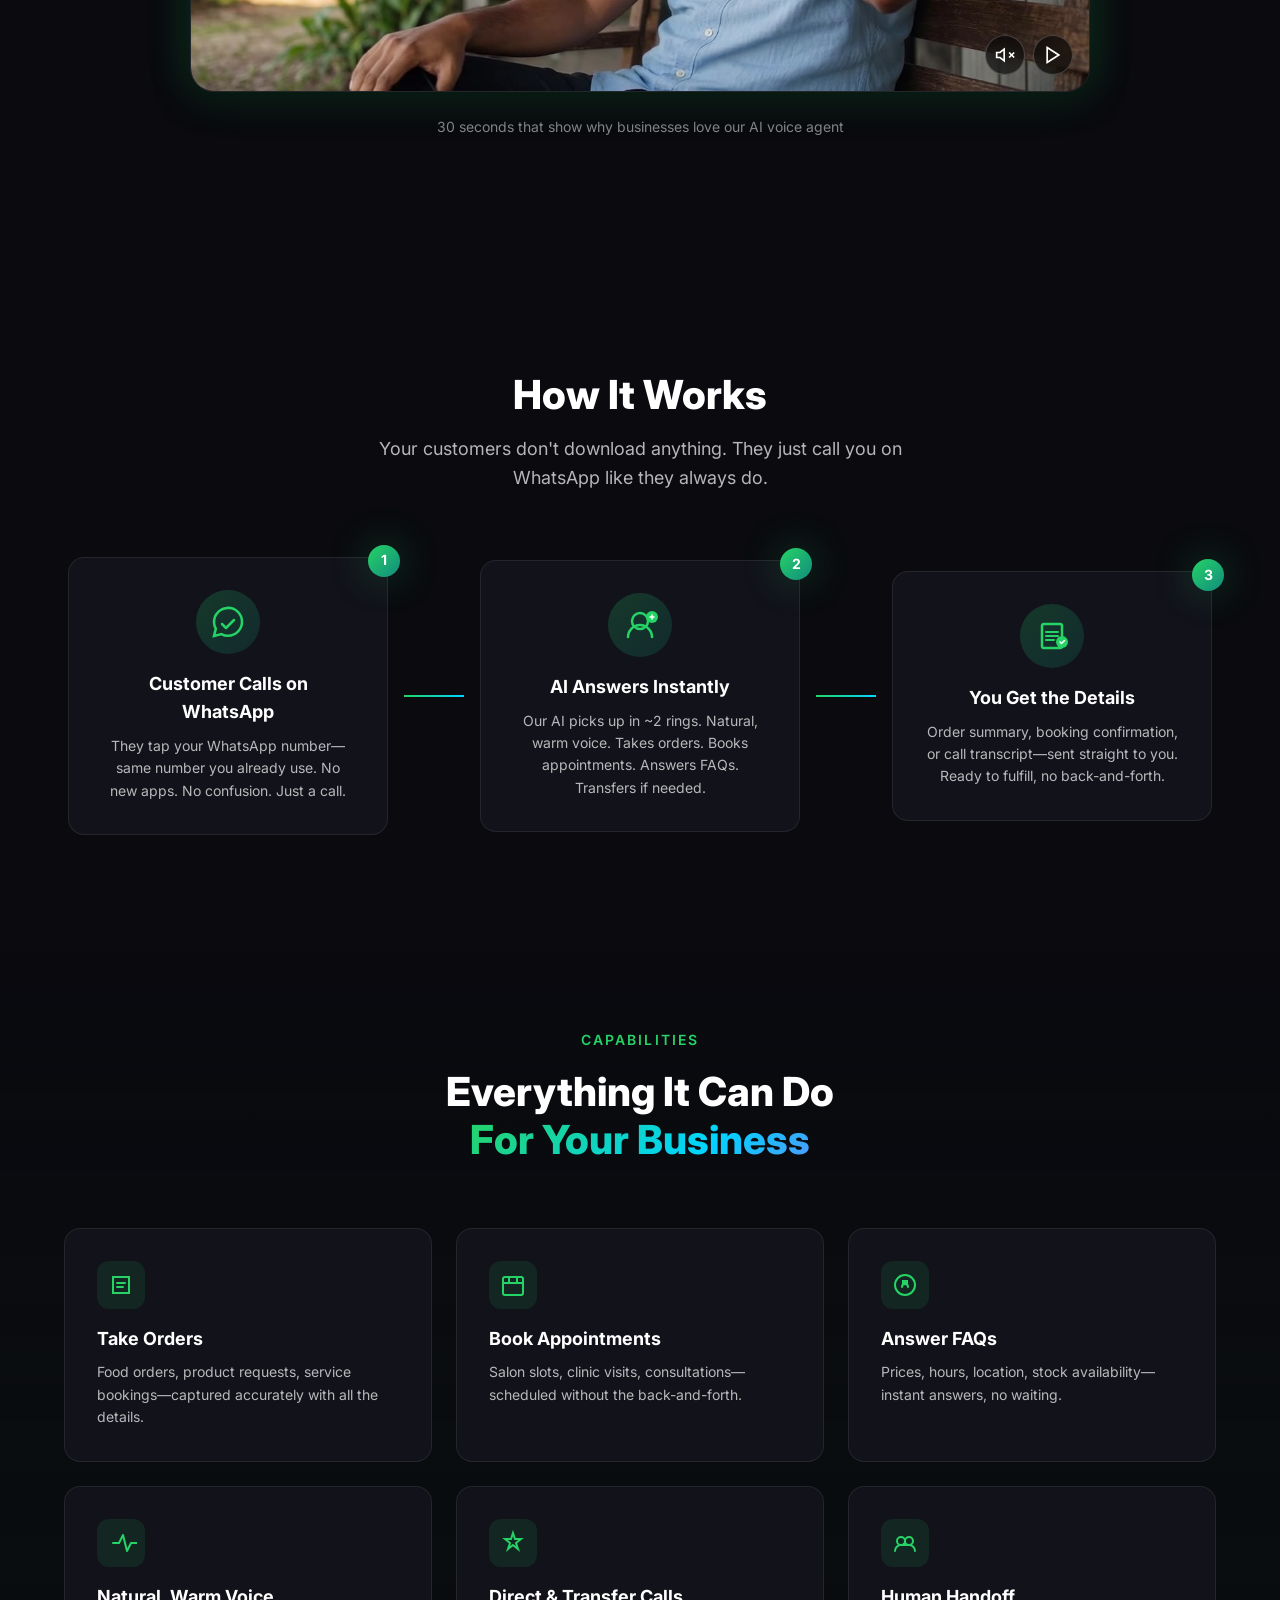
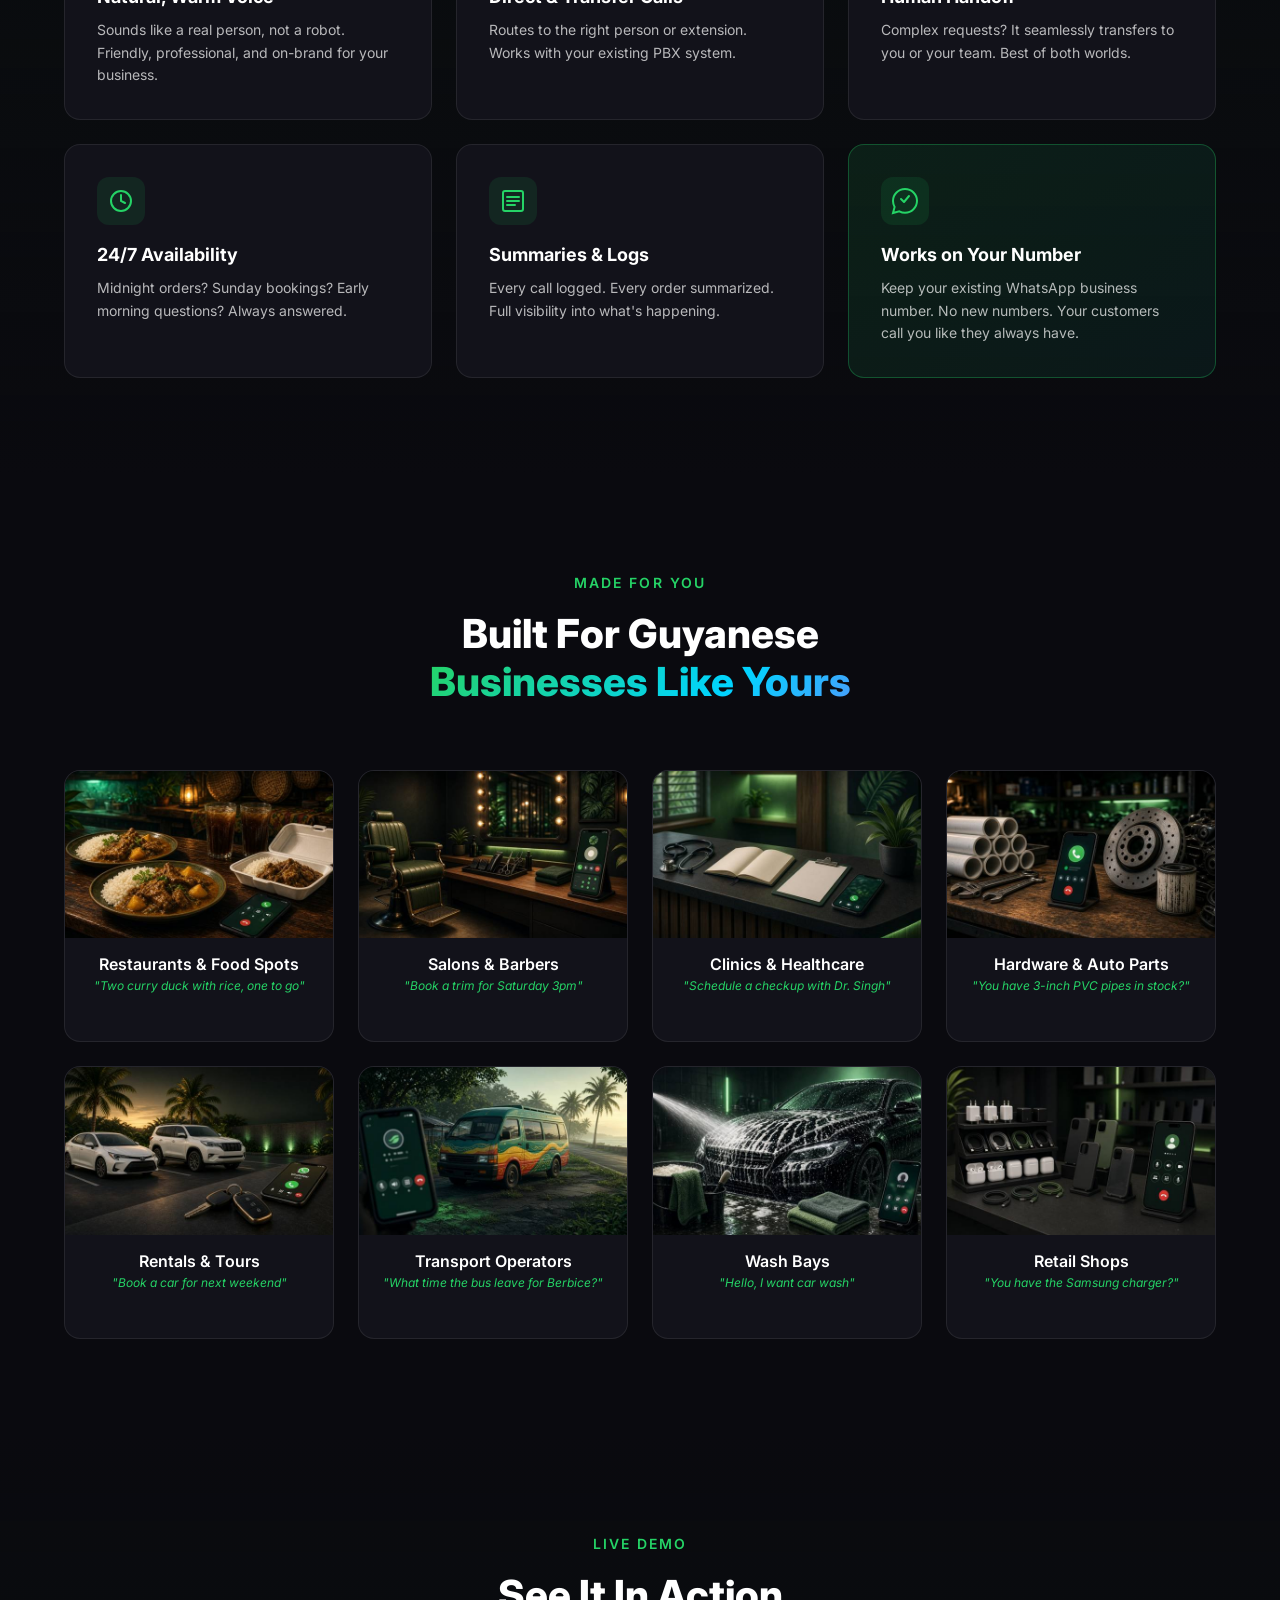
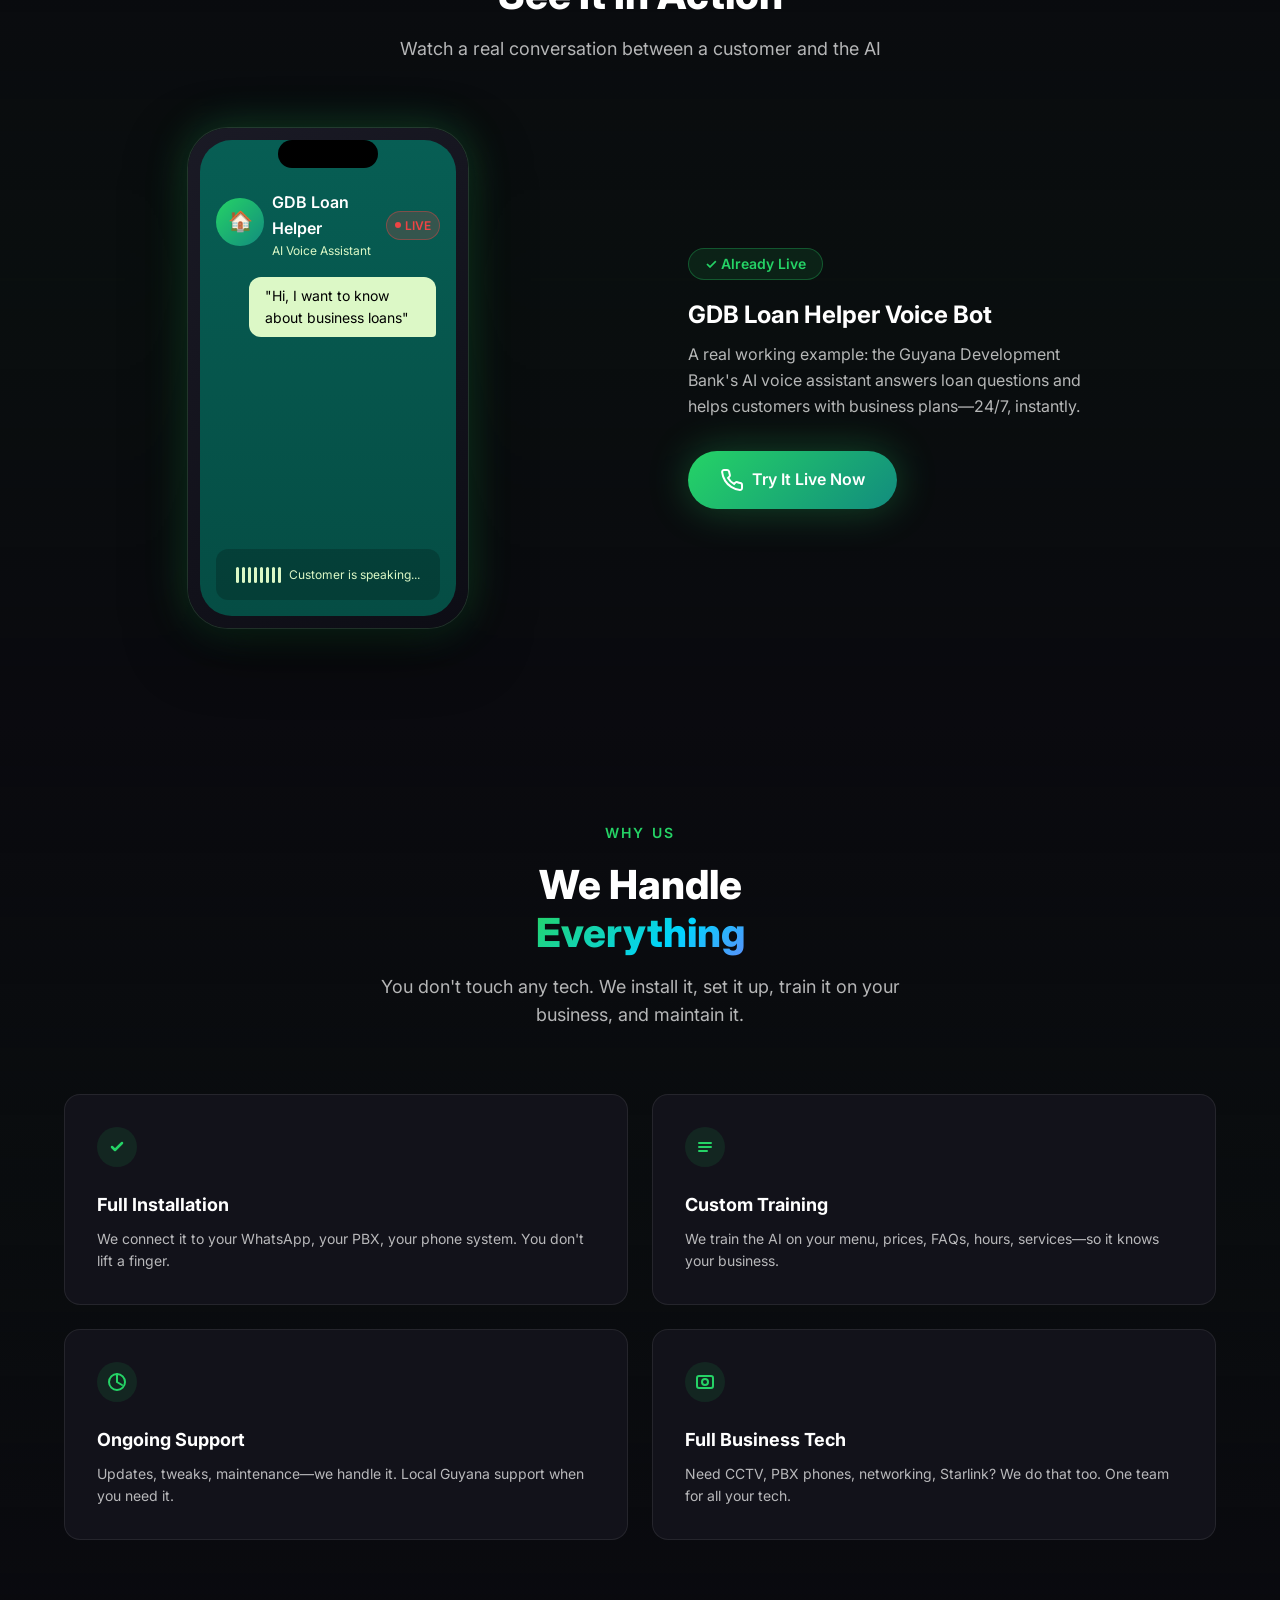
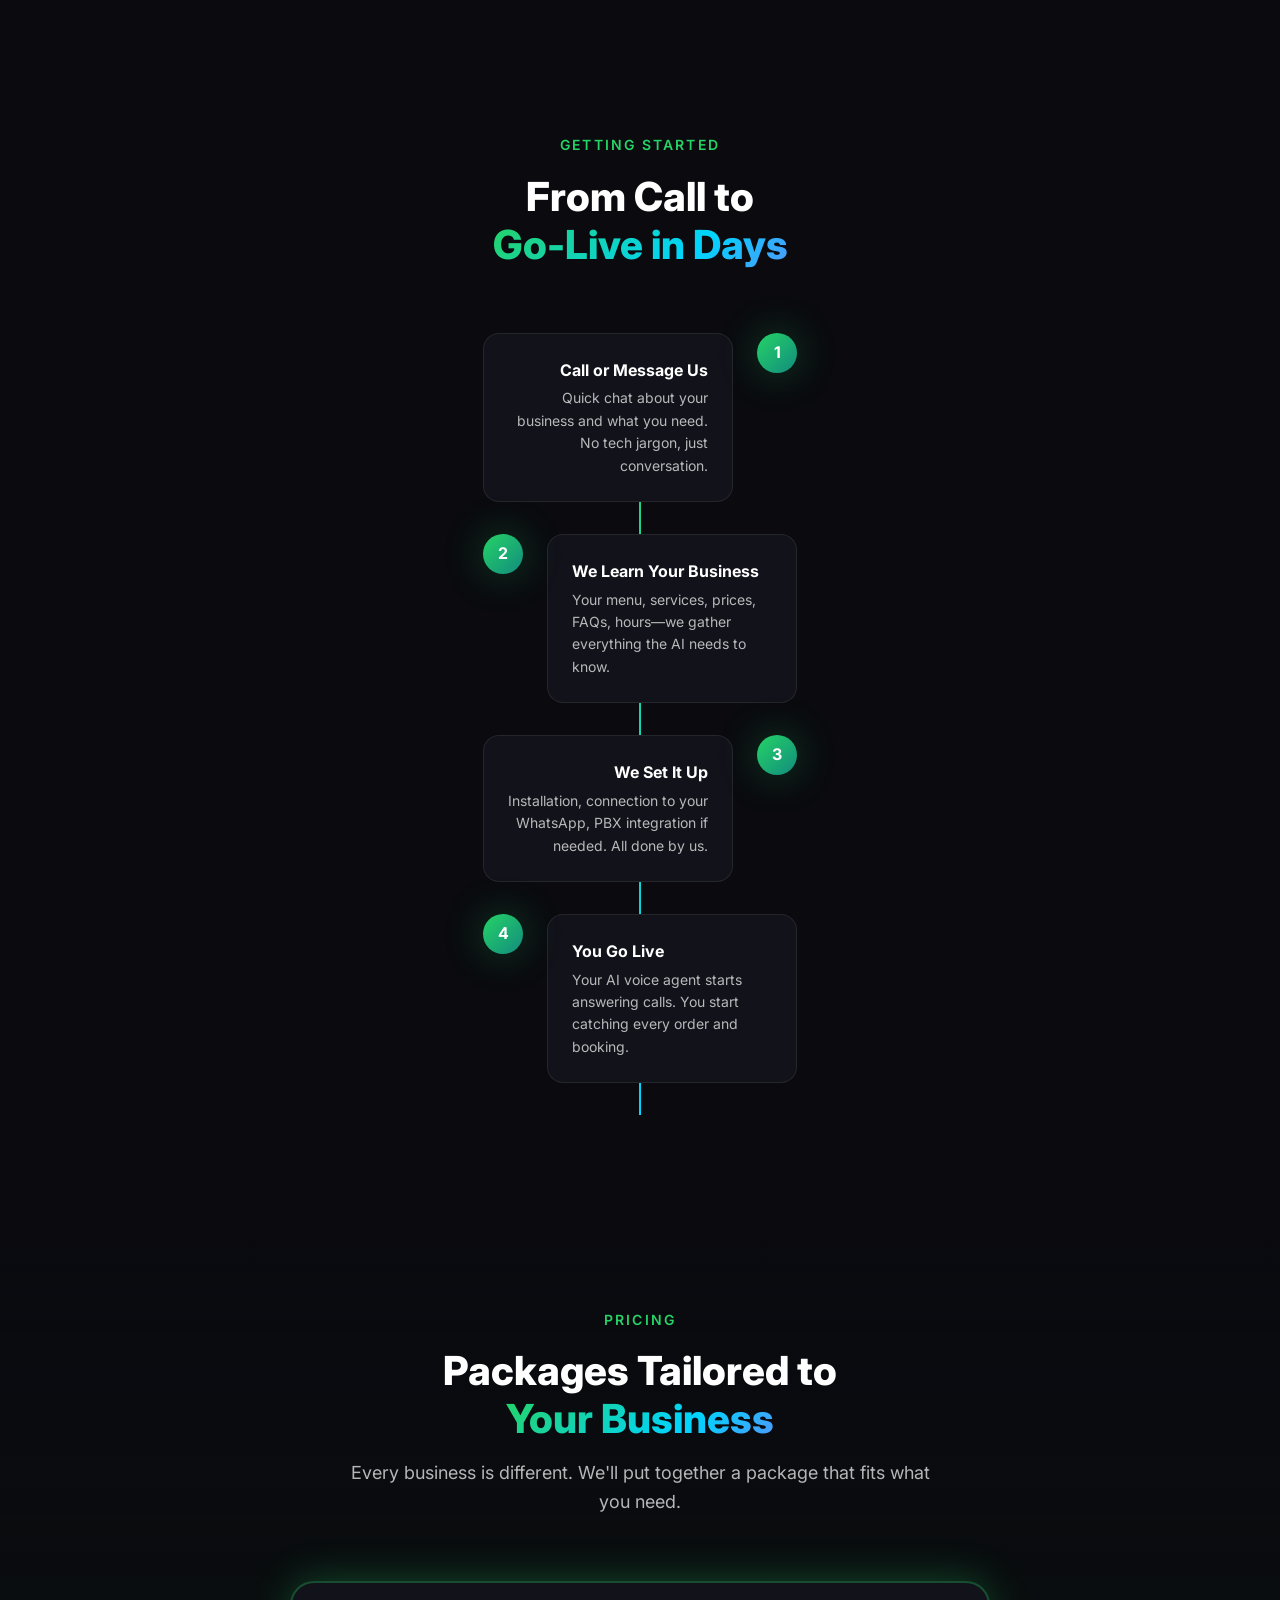
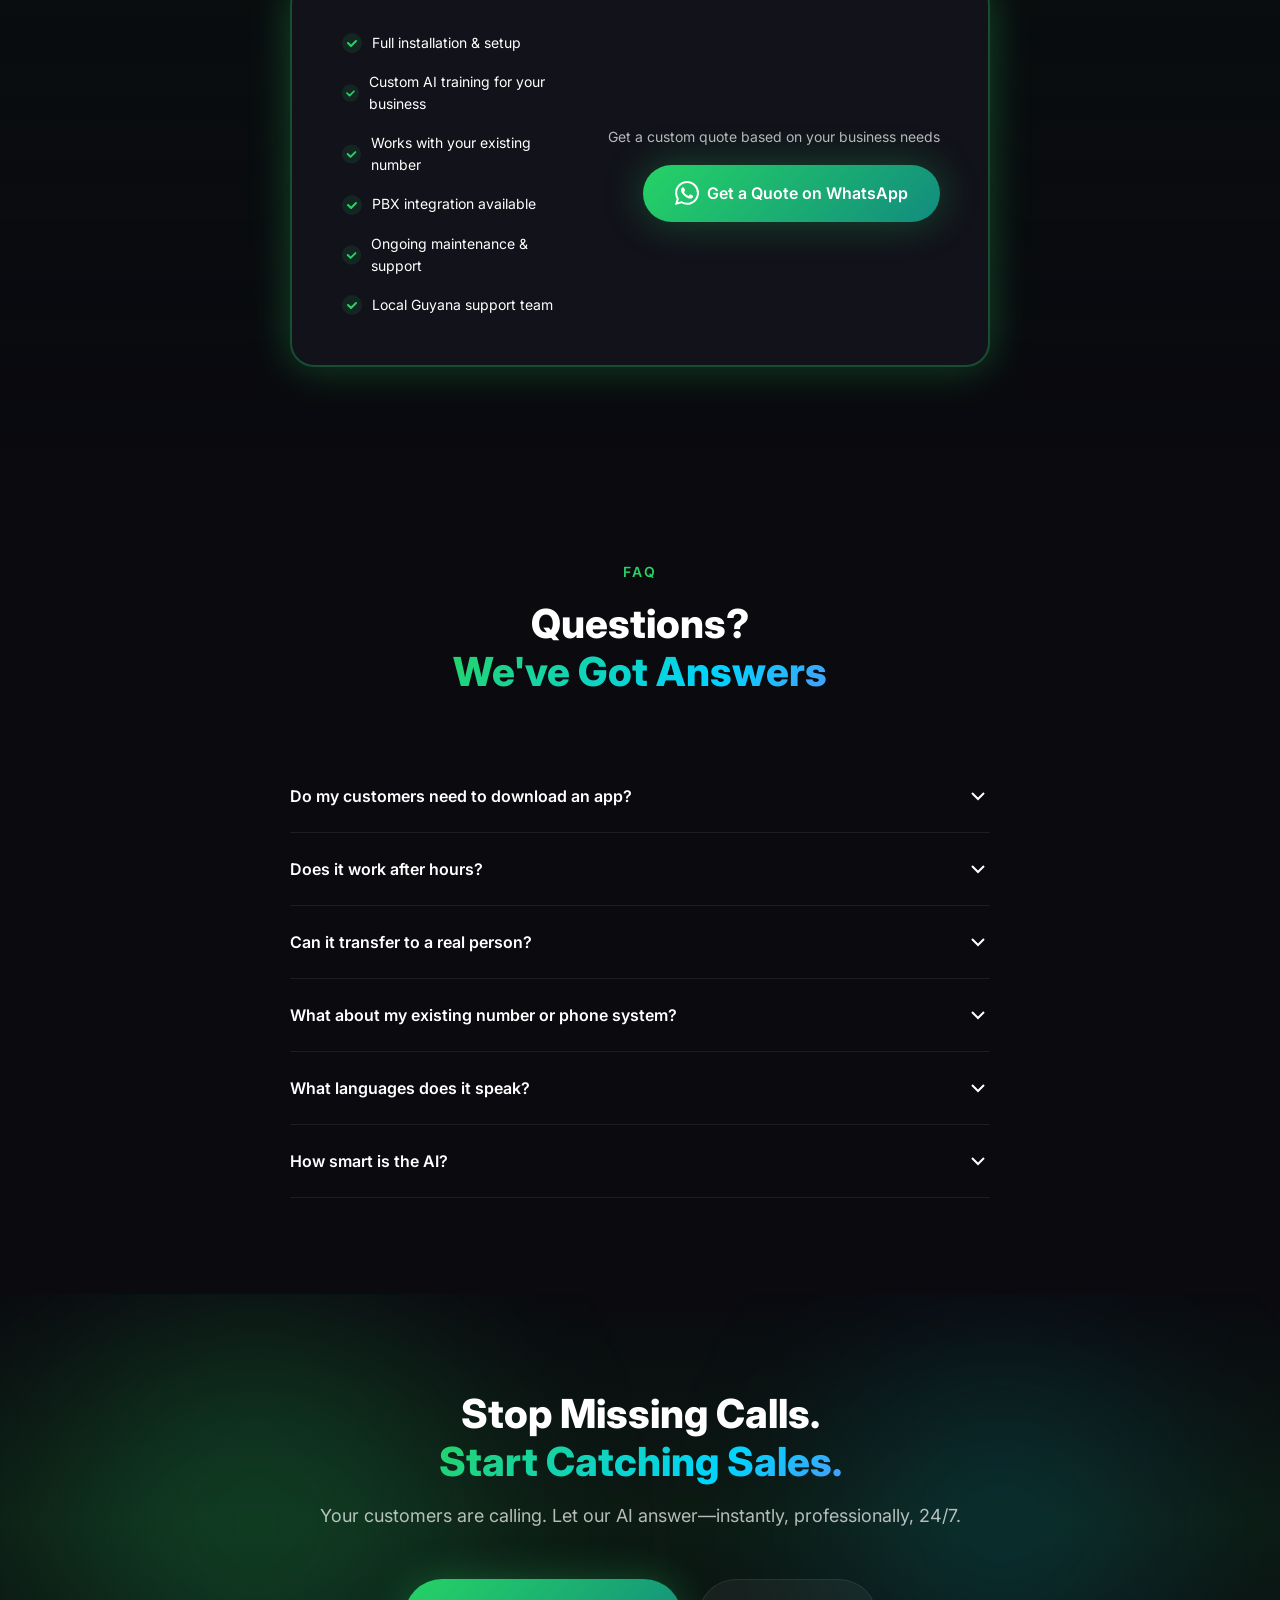
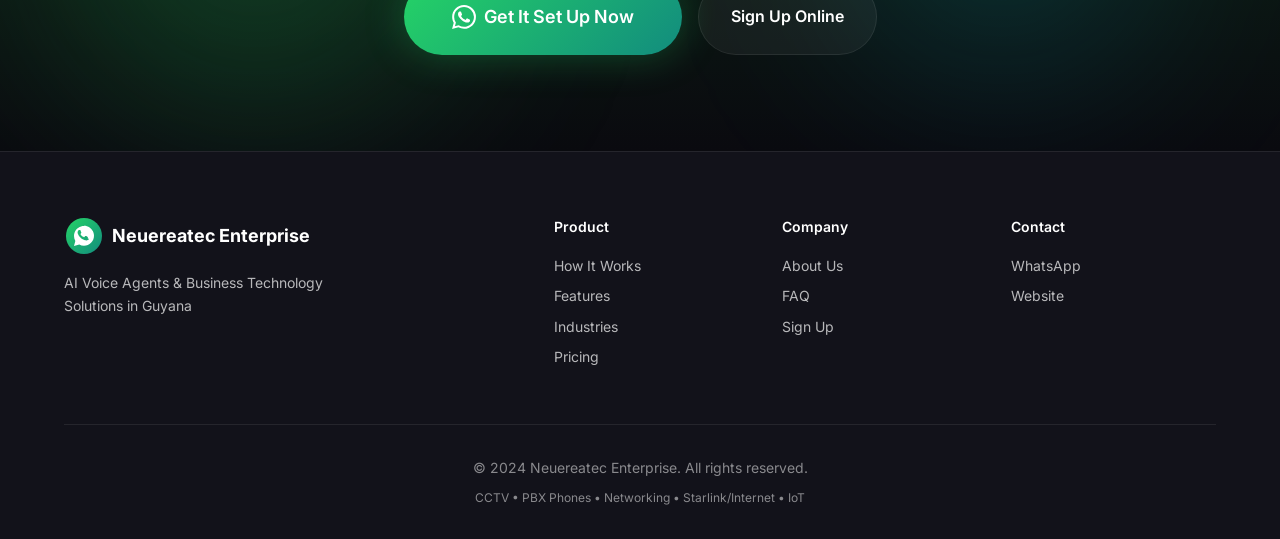
==== commit 5f173fb0: "Wash bay demo: short car wash booking flow (name, car model, plate); old clips removed until new Ara" ====
--- a/index.html
+++ b/index.html
@@ -605,7 +605,7 @@
                 <button class="industry-card animate-on-scroll" data-demo="washbay" aria-label="Play wash bay demo">
                     <img class="industry-img" src="assets/industries/washbay.jpg" alt="" loading="lazy" width="640" height="360">
                     <h3 class="industry-title">Wash Bays</h3>
-                    <p class="industry-example">"Book a full detail for 2pm"</p>
+                    <p class="industry-example">"Hello, I want car wash"</p>
                     <span class="industry-play-hint">
                         <svg width="16" height="16" viewBox="0 0 24 24" fill="currentColor"><polygon points="5 3 19 12 5 21 5 3"></polygon></svg>
                         Tap to hear demo
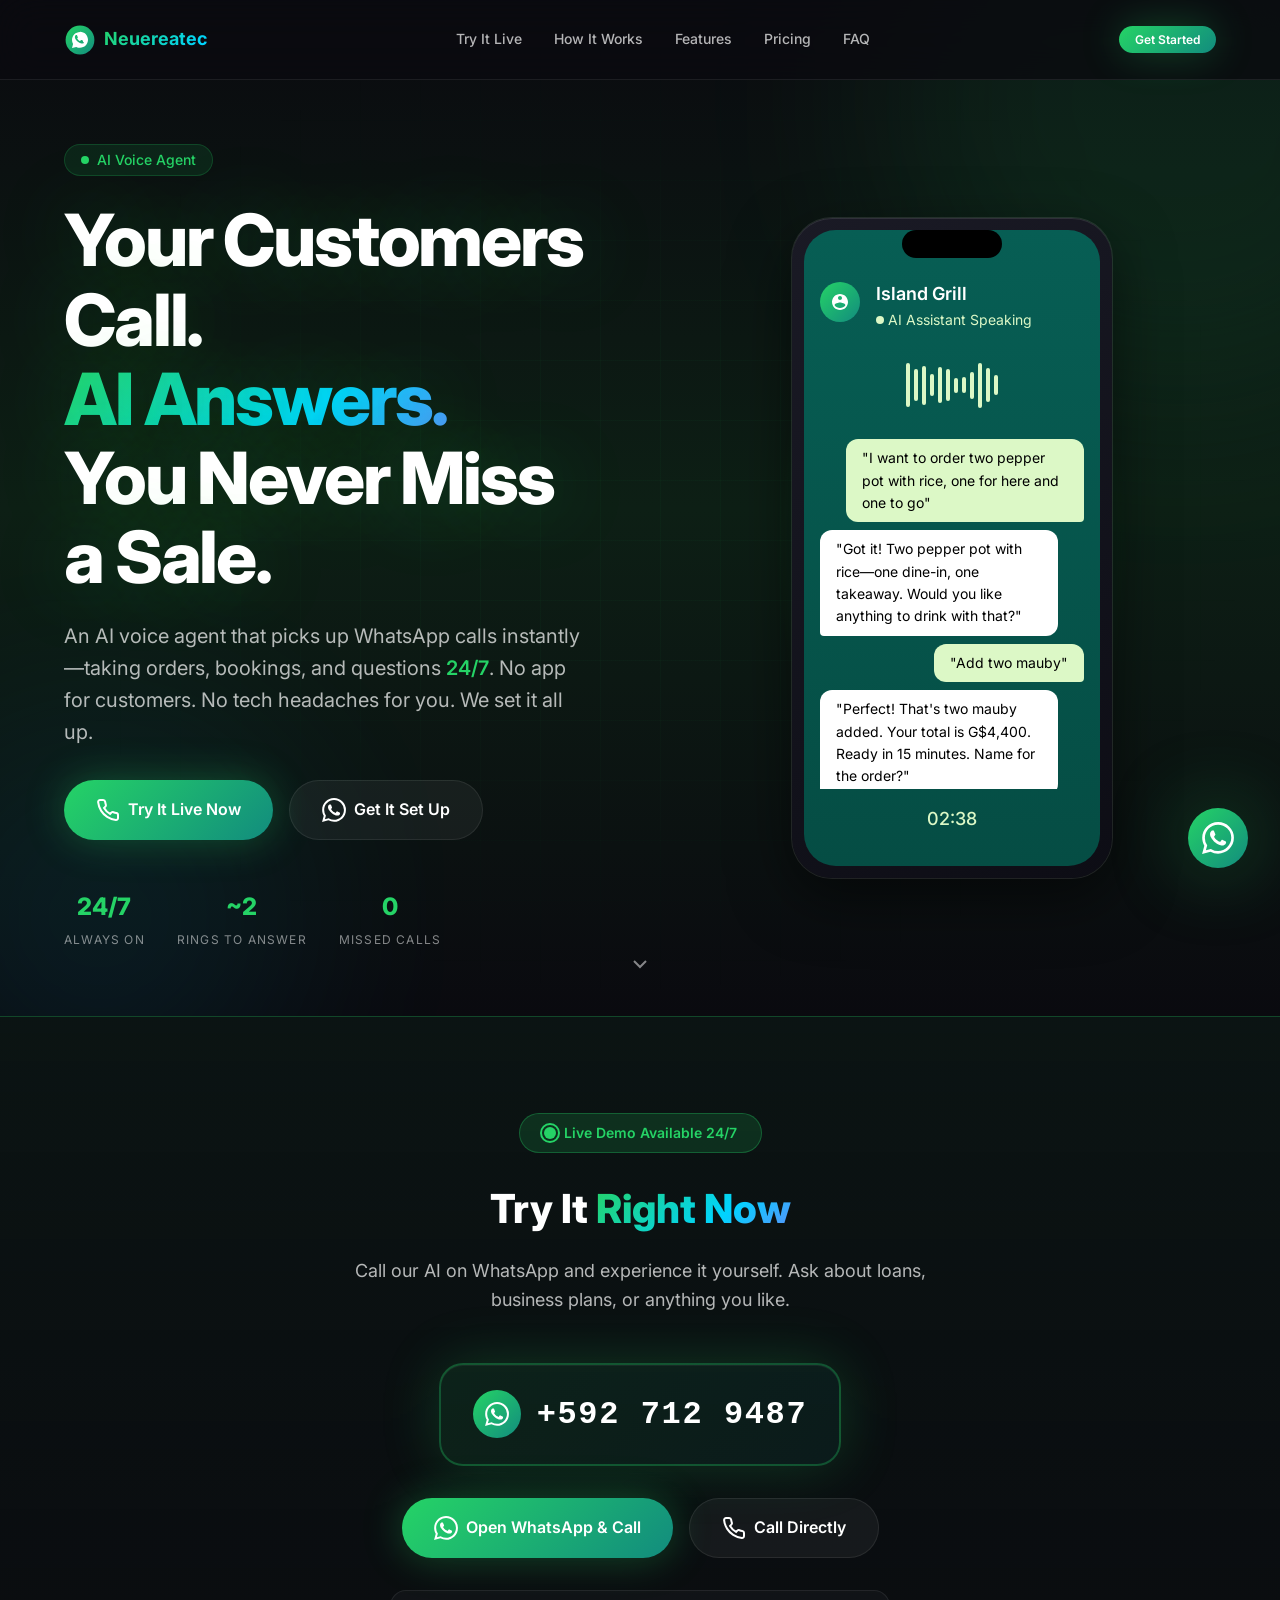
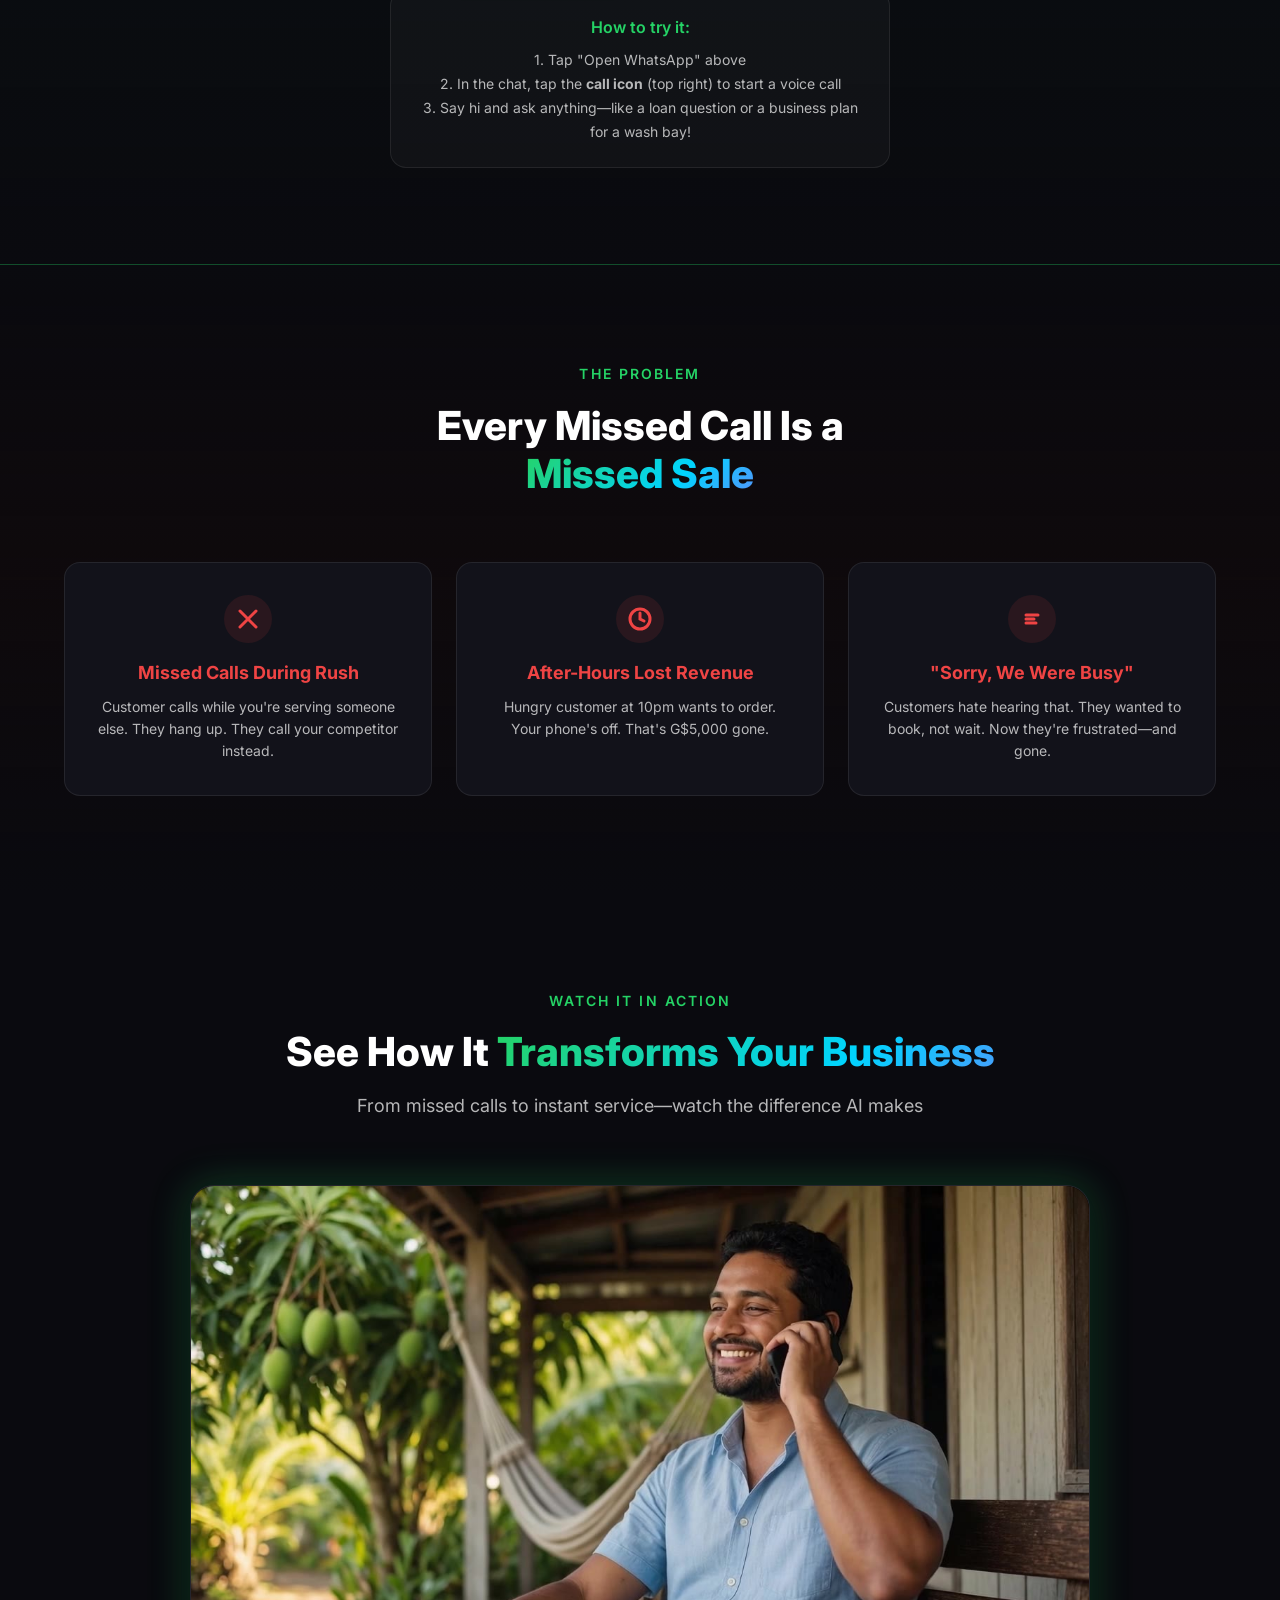
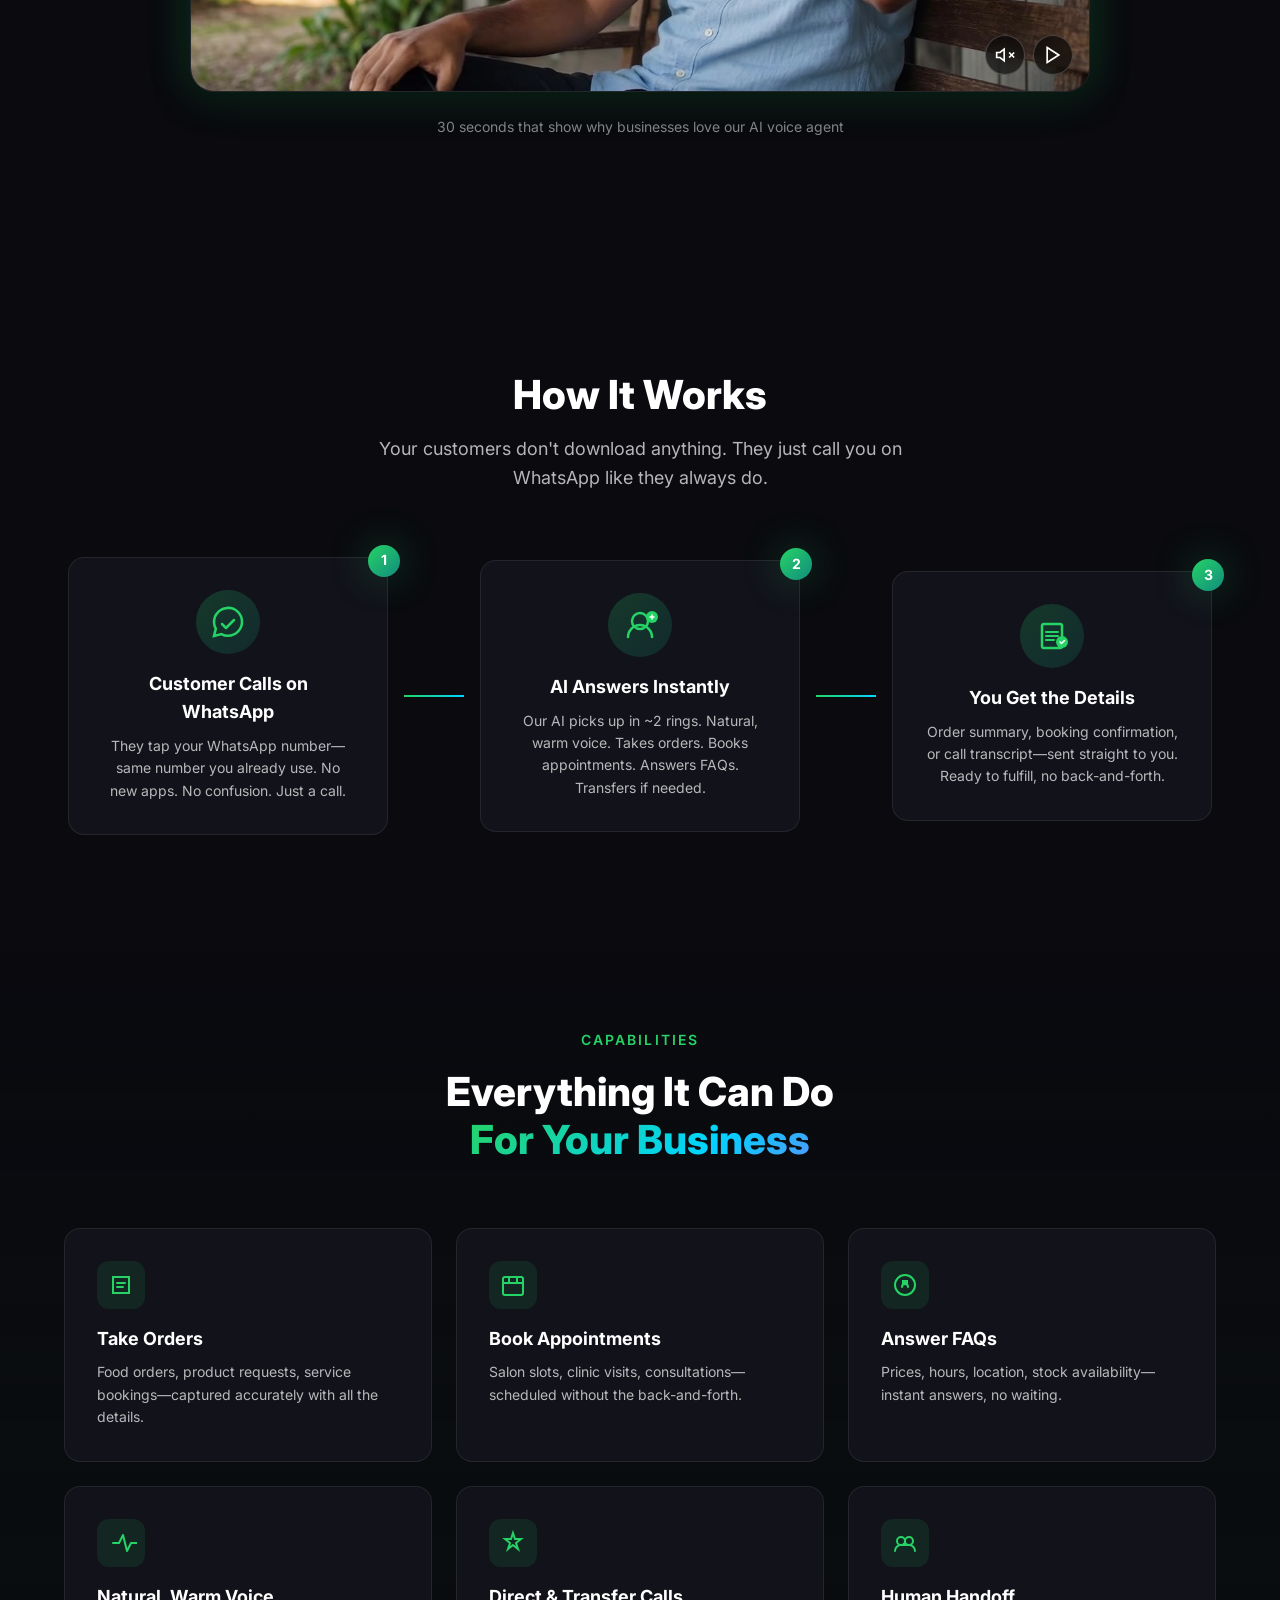
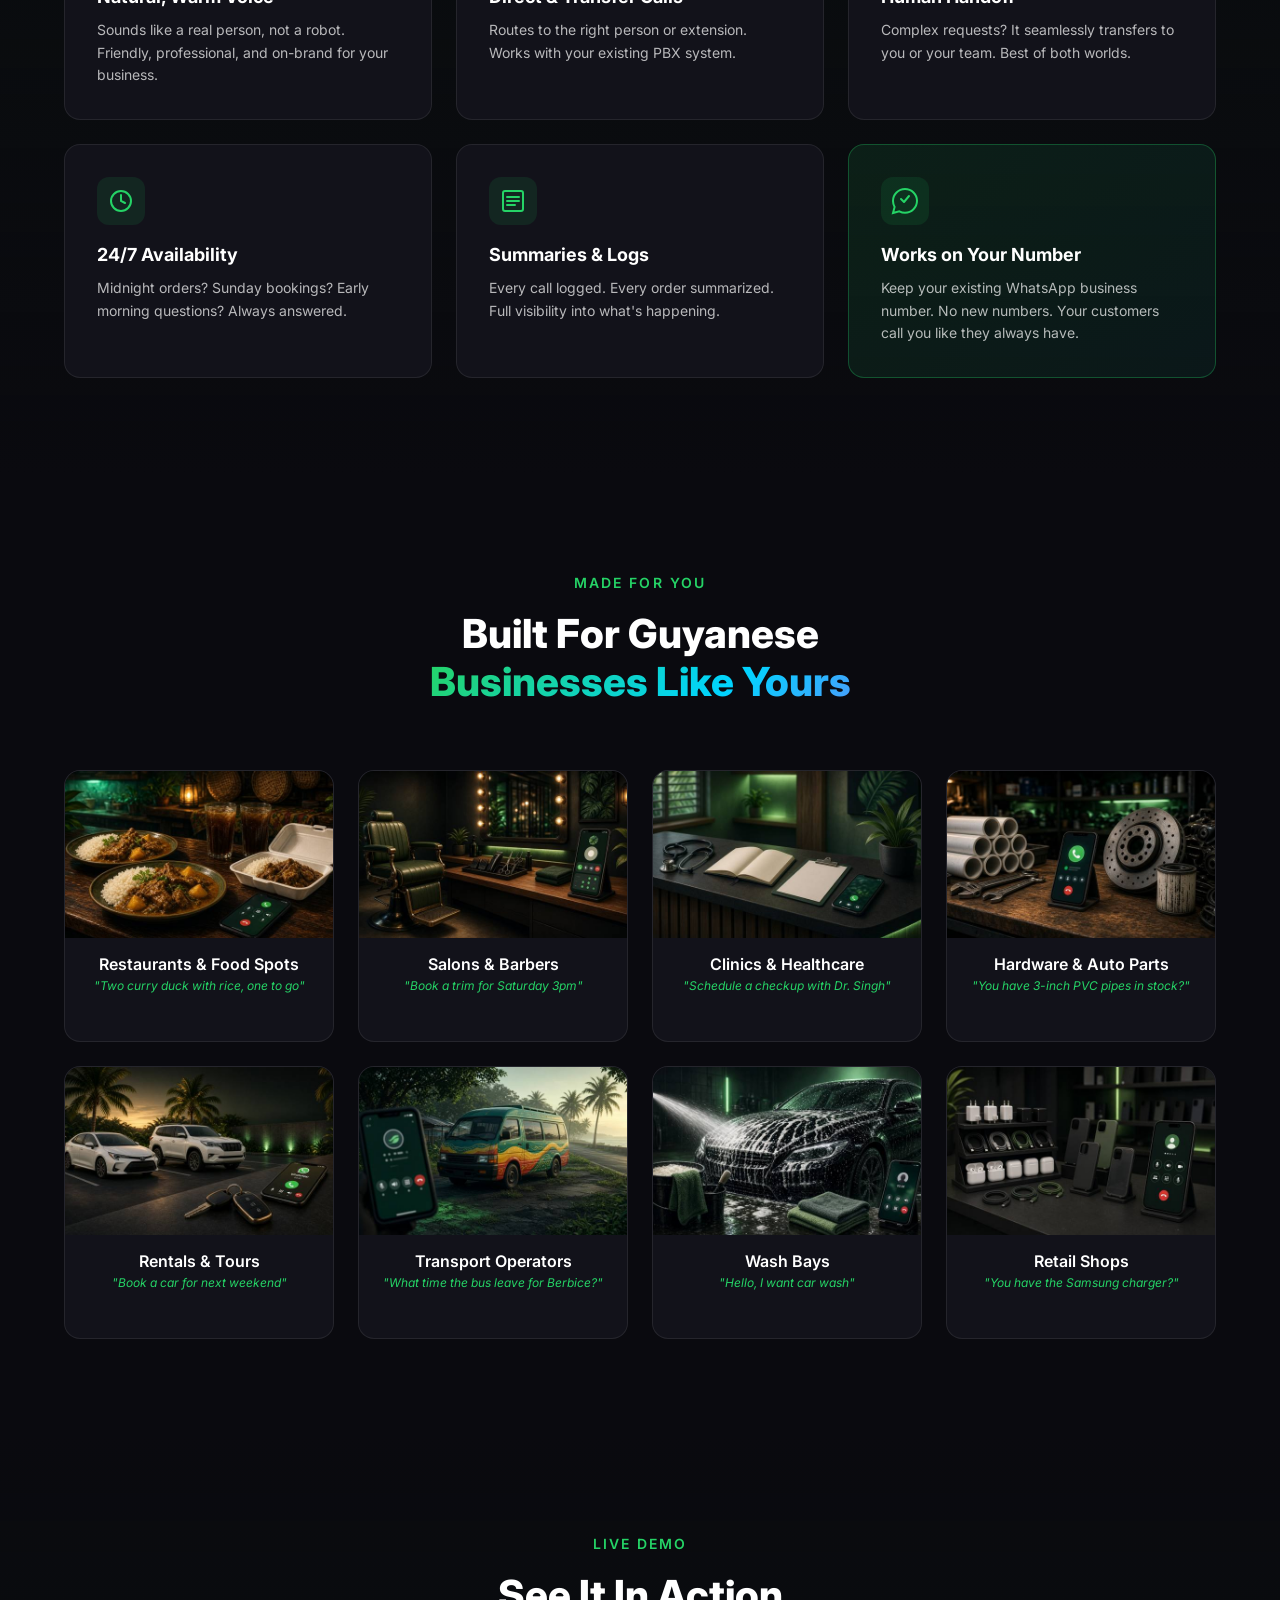
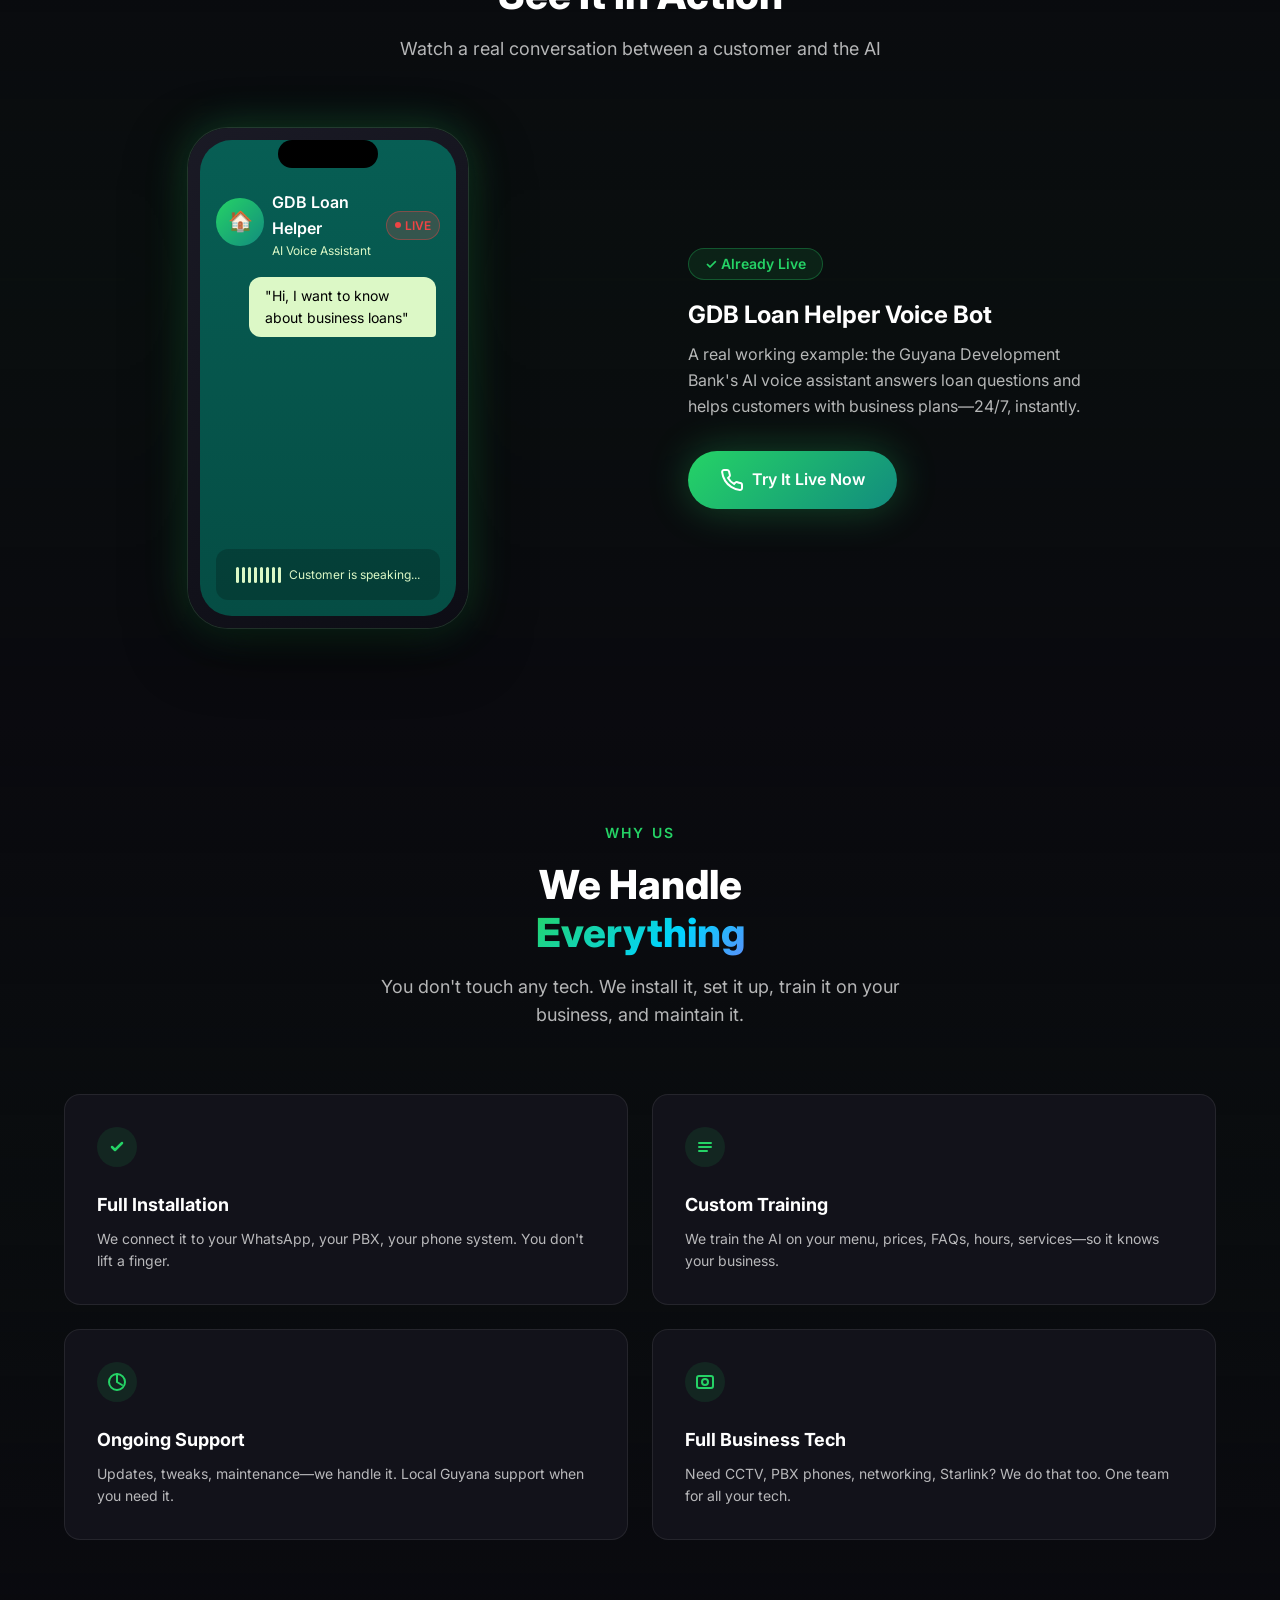
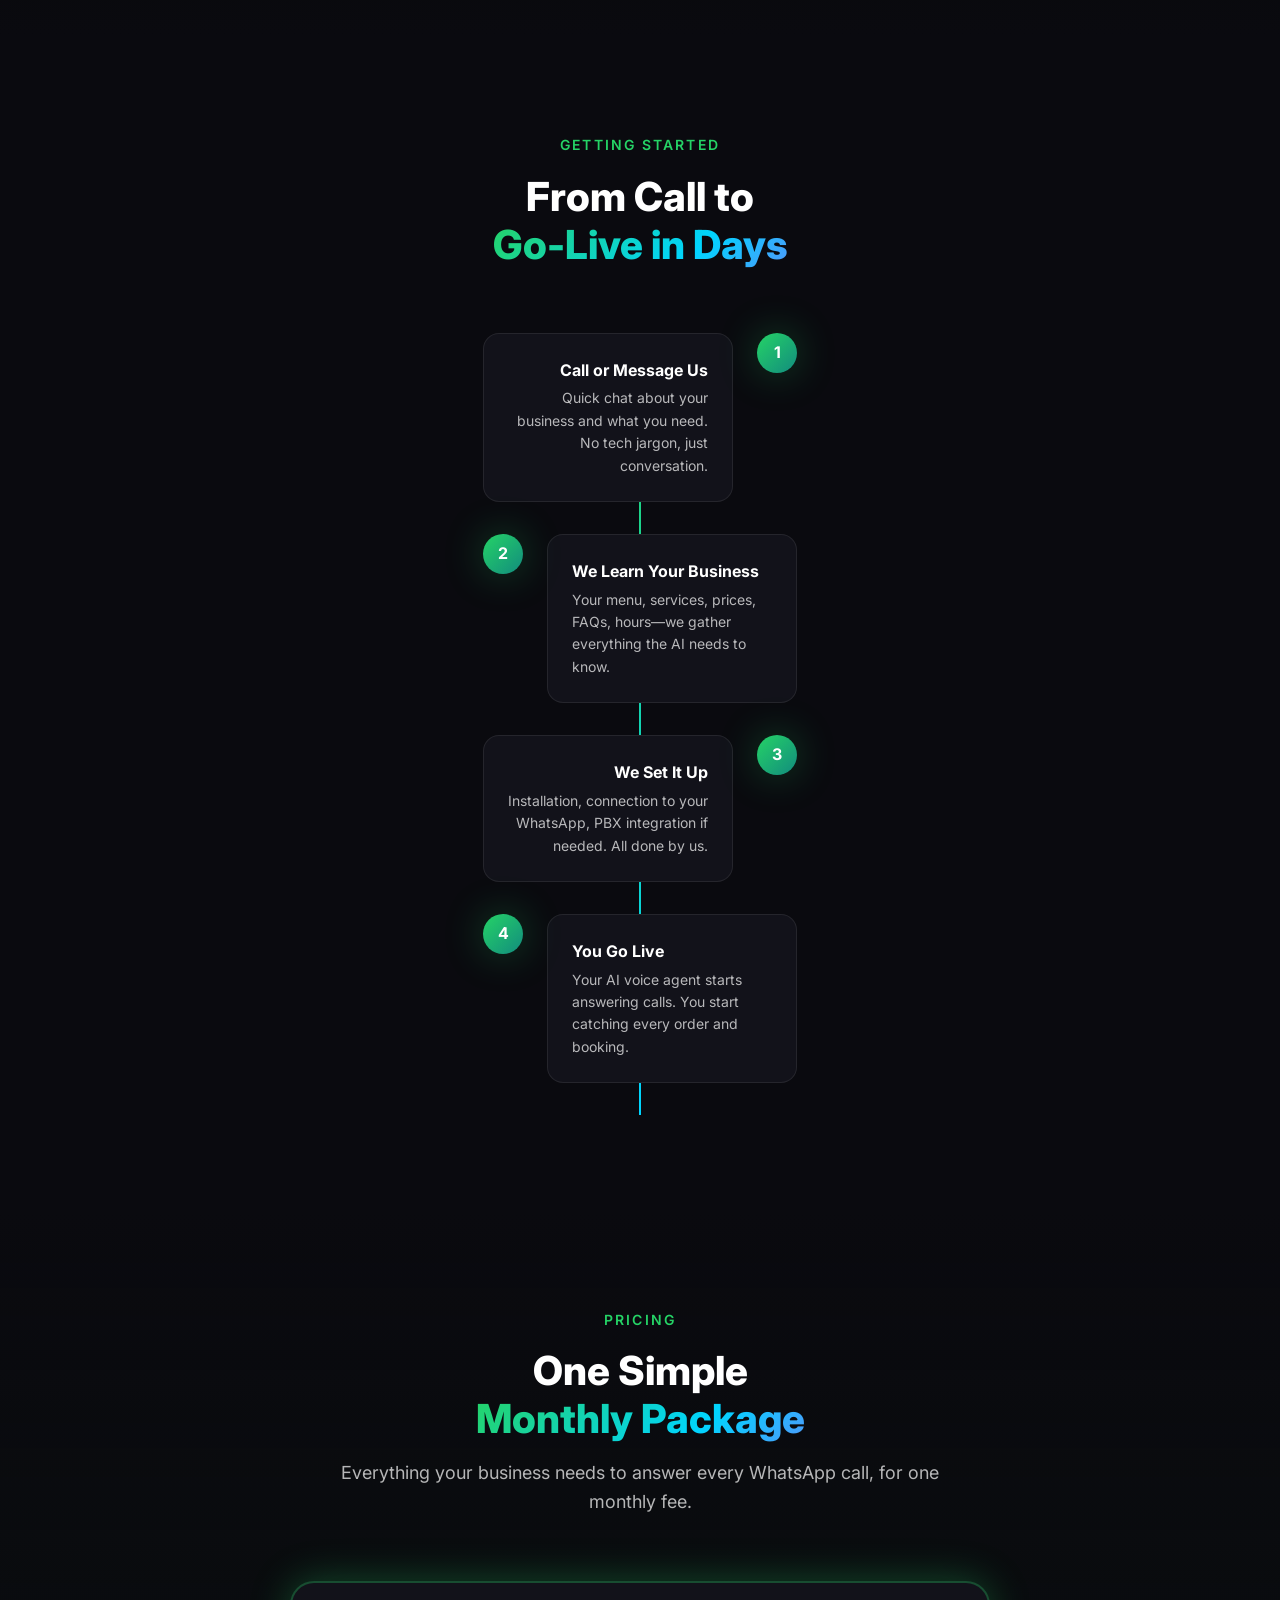
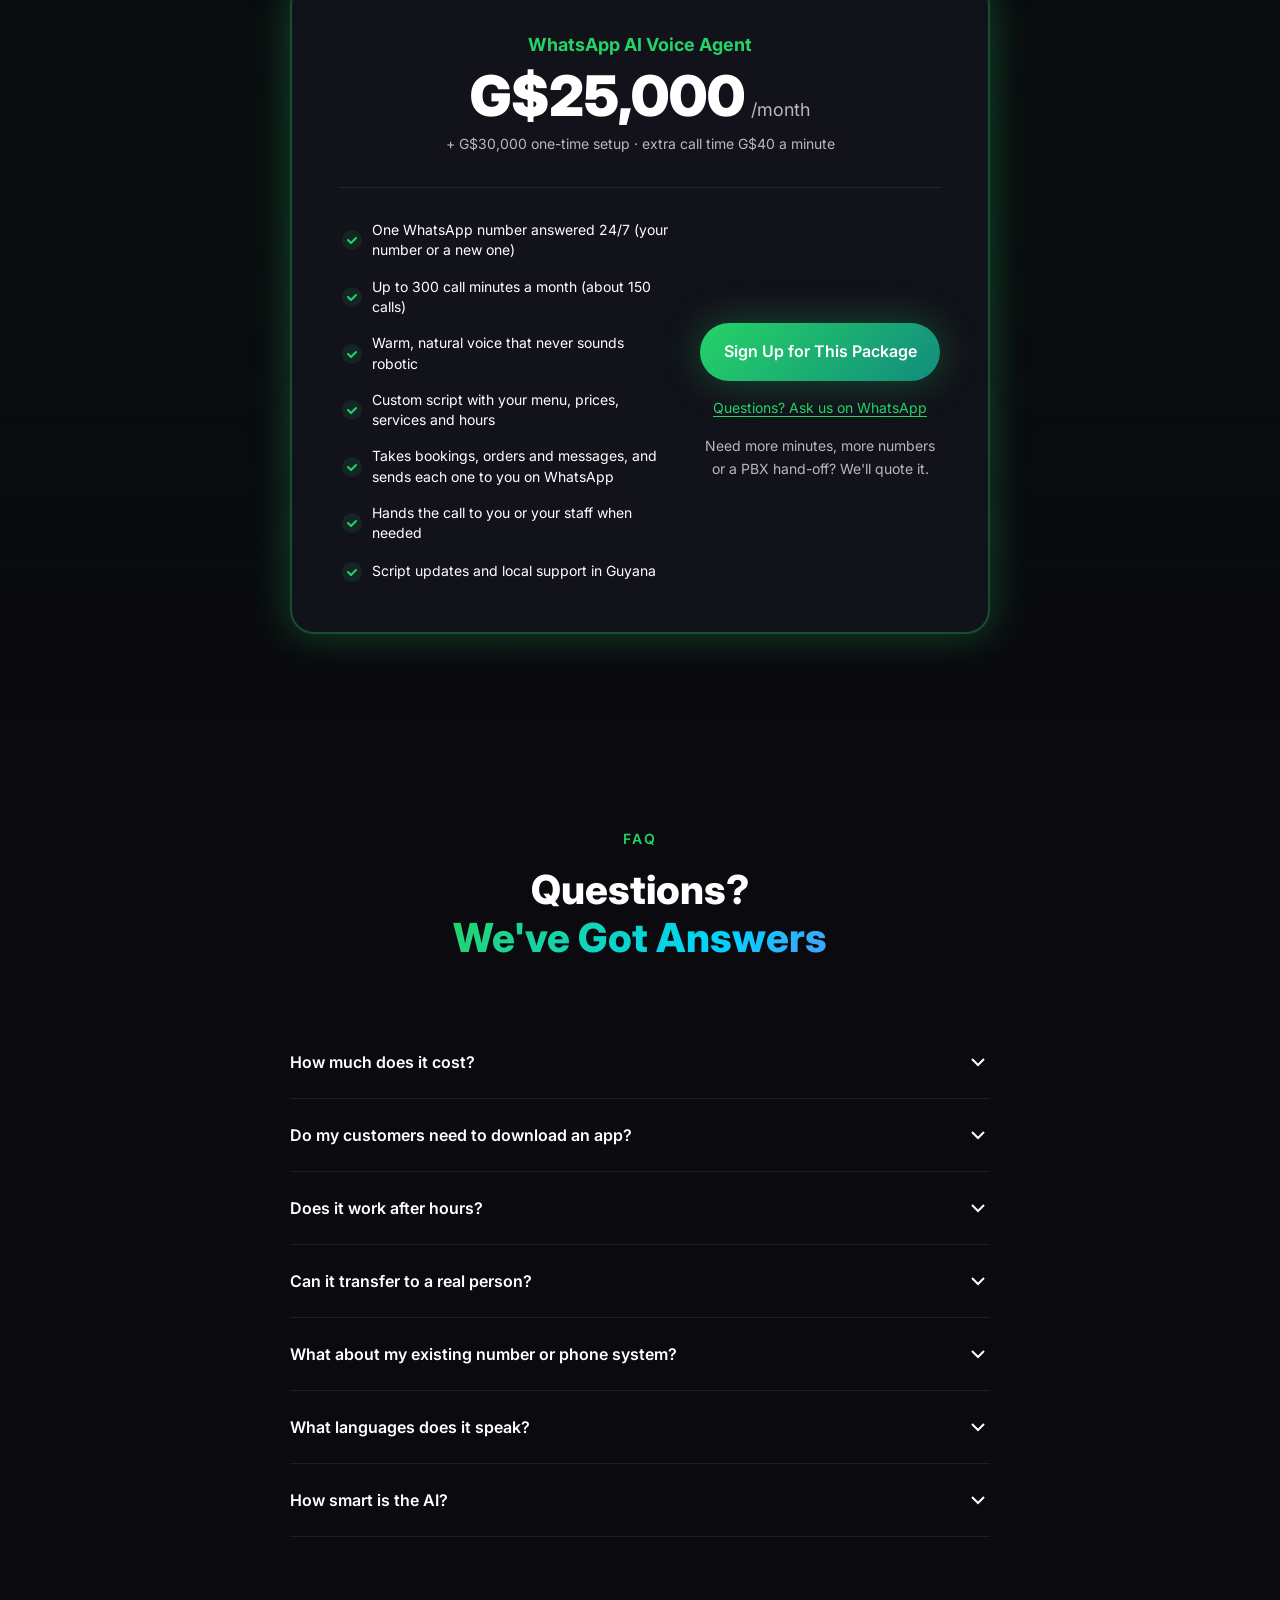
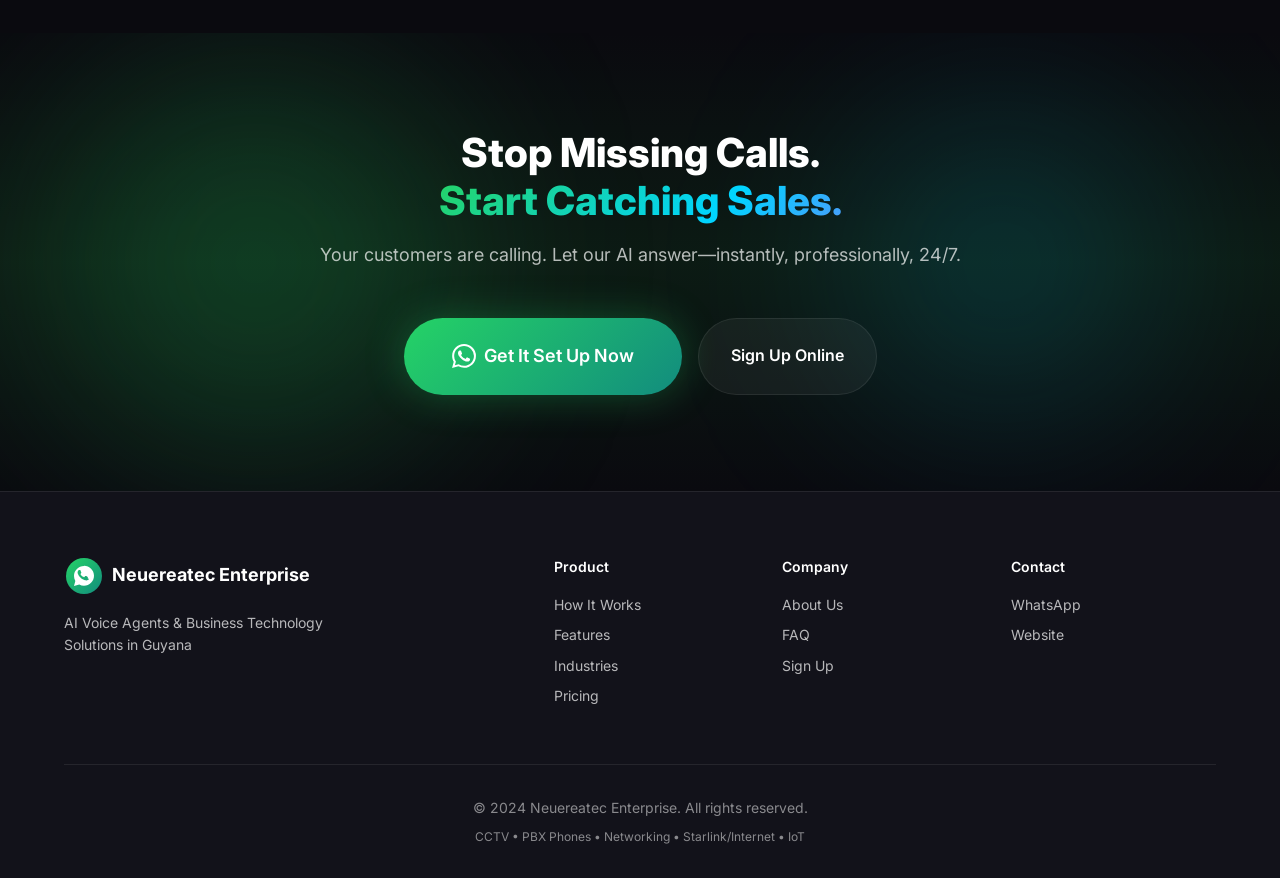
==== commit 0ef9eaba: "Pricing: G$25,000/month WhatsApp AI Voice Agent package; sign-up buttons open Neuereatec form with p" ====
--- a/index.html
+++ b/index.html
@@ -29,7 +29,7 @@
     <link rel="preconnect" href="https://fonts.gstatic.com" crossorigin>
     <link href="https://fonts.googleapis.com/css2?family=Inter:wght@400;500;600;700;800;900&display=swap" rel="stylesheet">
     
-    <link rel="stylesheet" href="styles.css?v=20261006a">
+    <link rel="stylesheet" href="styles.css?v=20261006b">
 </head>
 <body>
     <!-- Navigation -->
@@ -57,7 +57,7 @@
                 <a href="#pricing">Pricing</a>
                 <a href="#faq">FAQ</a>
             </div>
-            <a href="https://wa.me/5927129487?text=Hi%20Neuereatec%2C%20I%20want%20the%20WhatsApp%20AI%20Voice%20Agent%20for%20my%20business" class="nav-cta btn btn-primary btn-sm" target="_blank" rel="noopener">
+            <a href="https://neuereatec.org/signup/?package=whatsapp-ai-voice" class="nav-cta btn btn-primary btn-sm">
                 Get Started
             </a>
             <button class="nav-toggle" id="navToggle" aria-label="Toggle navigation">
@@ -72,7 +72,8 @@
             <a href="#features">Features</a>
             <a href="#pricing">Pricing</a>
             <a href="#faq">FAQ</a>
-            <a href="https://wa.me/5927129487?text=Hi%20Neuereatec%2C%20I%20want%20the%20WhatsApp%20AI%20Voice%20Agent%20for%20my%20business" class="btn btn-primary" target="_blank" rel="noopener">
+            <a href="#pricing">Price: G$25,000/month</a>
+            <a href="https://neuereatec.org/signup/?package=whatsapp-ai-voice" class="btn btn-primary">
                 Get Started
             </a>
         </div>
@@ -813,66 +814,34 @@
             <div class="section-header">
                 <span class="section-label animate-on-scroll">Pricing</span>
                 <h2 class="section-title animate-on-scroll">
-                    Packages Tailored to<br><span class="gradient-text">Your Business</span>
+                    One Simple<br><span class="gradient-text">Monthly Package</span>
                 </h2>
                 <p class="section-subtitle animate-on-scroll">
-                    Every business is different. We'll put together a package that fits what you need.
+                    Everything your business needs to answer every WhatsApp call, for one monthly fee.
                 </p>
             </div>
-            <div class="pricing-card animate-on-scroll">
+            <div class="pricing-card">
+                <div class="pricing-head">
+                    <p class="pricing-name">WhatsApp AI Voice Agent</p>
+                    <p class="pricing-price"><span class="pricing-amount">G$25,000</span><span class="pricing-per">/month</span></p>
+                    <p class="pricing-setup">+ G$30,000 one-time setup &middot; extra call time G$40 a minute</p>
+                </div>
                 <div class="pricing-content">
                     <div class="pricing-features">
-                        <div class="pricing-feature">
-                            <svg width="24" height="24" viewBox="0 0 24 24" fill="none">
-                                <circle cx="12" cy="12" r="10" fill="rgba(37, 211, 102, 0.1)"/>
-                                <path d="M8 12l3 3 5-5" stroke="#25D366" stroke-width="2" stroke-linecap="round" stroke-linejoin="round"/>
-                            </svg>
-                            <span>Full installation & setup</span>
-                        </div>
-                        <div class="pricing-feature">
-                            <svg width="24" height="24" viewBox="0 0 24 24" fill="none">
-                                <circle cx="12" cy="12" r="10" fill="rgba(37, 211, 102, 0.1)"/>
-                                <path d="M8 12l3 3 5-5" stroke="#25D366" stroke-width="2" stroke-linecap="round" stroke-linejoin="round"/>
-                            </svg>
-                            <span>Custom AI training for your business</span>
-                        </div>
-                        <div class="pricing-feature">
-                            <svg width="24" height="24" viewBox="0 0 24 24" fill="none">
-                                <circle cx="12" cy="12" r="10" fill="rgba(37, 211, 102, 0.1)"/>
-                                <path d="M8 12l3 3 5-5" stroke="#25D366" stroke-width="2" stroke-linecap="round" stroke-linejoin="round"/>
-                            </svg>
-                            <span>Works with your existing number</span>
-                        </div>
-                        <div class="pricing-feature">
-                            <svg width="24" height="24" viewBox="0 0 24 24" fill="none">
-                                <circle cx="12" cy="12" r="10" fill="rgba(37, 211, 102, 0.1)"/>
-                                <path d="M8 12l3 3 5-5" stroke="#25D366" stroke-width="2" stroke-linecap="round" stroke-linejoin="round"/>
-                            </svg>
-                            <span>PBX integration available</span>
-                        </div>
-                        <div class="pricing-feature">
-                            <svg width="24" height="24" viewBox="0 0 24 24" fill="none">
-                                <circle cx="12" cy="12" r="10" fill="rgba(37, 211, 102, 0.1)"/>
-                                <path d="M8 12l3 3 5-5" stroke="#25D366" stroke-width="2" stroke-linecap="round" stroke-linejoin="round"/>
-                            </svg>
-                            <span>Ongoing maintenance & support</span>
-                        </div>
-                        <div class="pricing-feature">
-                            <svg width="24" height="24" viewBox="0 0 24 24" fill="none">
-                                <circle cx="12" cy="12" r="10" fill="rgba(37, 211, 102, 0.1)"/>
-                                <path d="M8 12l3 3 5-5" stroke="#25D366" stroke-width="2" stroke-linecap="round" stroke-linejoin="round"/>
-                            </svg>
-                            <span>Local Guyana support team</span>
-                        </div>
+                        <div class="pricing-feature"><svg width="24" height="24" viewBox="0 0 24 24" fill="none" aria-hidden="true"><circle cx="12" cy="12" r="10" fill="rgba(37, 211, 102, 0.1)"/><path d="M8 12l3 3 5-5" stroke="#25D366" stroke-width="2" stroke-linecap="round" stroke-linejoin="round"/></svg><span>One WhatsApp number answered 24/7 (your number or a new one)</span></div>
+                        <div class="pricing-feature"><svg width="24" height="24" viewBox="0 0 24 24" fill="none" aria-hidden="true"><circle cx="12" cy="12" r="10" fill="rgba(37, 211, 102, 0.1)"/><path d="M8 12l3 3 5-5" stroke="#25D366" stroke-width="2" stroke-linecap="round" stroke-linejoin="round"/></svg><span>Up to 300 call minutes a month (about 150 calls)</span></div>
+                        <div class="pricing-feature"><svg width="24" height="24" viewBox="0 0 24 24" fill="none" aria-hidden="true"><circle cx="12" cy="12" r="10" fill="rgba(37, 211, 102, 0.1)"/><path d="M8 12l3 3 5-5" stroke="#25D366" stroke-width="2" stroke-linecap="round" stroke-linejoin="round"/></svg><span>Warm, natural voice that never sounds robotic</span></div>
+                        <div class="pricing-feature"><svg width="24" height="24" viewBox="0 0 24 24" fill="none" aria-hidden="true"><circle cx="12" cy="12" r="10" fill="rgba(37, 211, 102, 0.1)"/><path d="M8 12l3 3 5-5" stroke="#25D366" stroke-width="2" stroke-linecap="round" stroke-linejoin="round"/></svg><span>Custom script with your menu, prices, services and hours</span></div>
+                        <div class="pricing-feature"><svg width="24" height="24" viewBox="0 0 24 24" fill="none" aria-hidden="true"><circle cx="12" cy="12" r="10" fill="rgba(37, 211, 102, 0.1)"/><path d="M8 12l3 3 5-5" stroke="#25D366" stroke-width="2" stroke-linecap="round" stroke-linejoin="round"/></svg><span>Takes bookings, orders and messages, and sends each one to you on WhatsApp</span></div>
+                        <div class="pricing-feature"><svg width="24" height="24" viewBox="0 0 24 24" fill="none" aria-hidden="true"><circle cx="12" cy="12" r="10" fill="rgba(37, 211, 102, 0.1)"/><path d="M8 12l3 3 5-5" stroke="#25D366" stroke-width="2" stroke-linecap="round" stroke-linejoin="round"/></svg><span>Hands the call to you or your staff when needed</span></div>
+                        <div class="pricing-feature"><svg width="24" height="24" viewBox="0 0 24 24" fill="none" aria-hidden="true"><circle cx="12" cy="12" r="10" fill="rgba(37, 211, 102, 0.1)"/><path d="M8 12l3 3 5-5" stroke="#25D366" stroke-width="2" stroke-linecap="round" stroke-linejoin="round"/></svg><span>Script updates and local support in Guyana</span></div>
                     </div>
                     <div class="pricing-cta">
-                        <p class="pricing-note">Get a custom quote based on your business needs</p>
-                        <a href="https://wa.me/5927129487?text=Hi%20Neuereatec%2C%20I%27d%20like%20a%20quote%20for%20the%20WhatsApp%20AI%20Voice%20Agent%20for%20my%20business" class="btn btn-primary btn-lg" target="_blank" rel="noopener">
-                            <svg class="btn-icon" width="24" height="24" viewBox="0 0 24 24" fill="currentColor">
-                                <path d="M17.472 14.382c-.297-.149-1.758-.867-2.03-.967-.273-.099-.471-.148-.67.15-.197.297-.767.966-.94 1.164-.173.199-.347.223-.644.075-.297-.15-1.255-.463-2.39-1.475-.883-.788-1.48-1.761-1.653-2.059-.173-.297-.018-.458.13-.606.134-.133.298-.347.446-.52.149-.174.198-.298.298-.497.099-.198.05-.371-.025-.52-.075-.149-.669-1.612-.916-2.207-.242-.579-.487-.5-.669-.51-.173-.008-.371-.01-.57-.01-.198 0-.52.074-.792.372-.272.297-1.04 1.016-1.04 2.479 0 1.462 1.065 2.875 1.213 3.074.149.198 2.096 3.2 5.077 4.487.709.306 1.262.489 1.694.625.712.227 1.36.195 1.871.118.571-.085 1.758-.719 2.006-1.413.248-.694.248-1.289.173-1.413-.074-.124-.272-.198-.57-.347m-5.421 7.403h-.004a9.87 9.87 0 01-5.031-1.378l-.361-.214-3.741.982.998-3.648-.235-.374a9.86 9.86 0 01-1.51-5.26c.001-5.45 4.436-9.884 9.888-9.884 2.64 0 5.122 1.03 6.988 2.898a9.825 9.825 0 012.893 6.994c-.003 5.45-4.437 9.884-9.885 9.884m8.413-18.297A11.815 11.815 0 0012.05 0C5.495 0 .16 5.335.157 11.892c0 2.096.547 4.142 1.588 5.945L.057 24l6.305-1.654a11.882 11.882 0 005.683 1.448h.005c6.554 0 11.89-5.335 11.893-11.893a11.821 11.821 0 00-3.48-8.413z"/>
-                            </svg>
-                            Get a Quote on WhatsApp
+                        <a href="https://neuereatec.org/signup/?package=whatsapp-ai-voice" class="btn btn-primary btn-lg" id="pricingSignup">
+                            Sign Up for This Package
                         </a>
+                        <a href="https://wa.me/5927129487?text=Hi%20Neuereatec%2C%20I%20have%20a%20question%20about%20the%20WhatsApp%20AI%20Voice%20Agent%20package" class="pricing-ask" target="_blank" rel="noopener">Questions? Ask us on WhatsApp</a>
+                        <p class="pricing-note">Need more minutes, more numbers or a PBX hand-off? We'll quote it.</p>
                     </div>
                 </div>
             </div>
@@ -889,6 +858,17 @@
                 </h2>
             </div>
             <div class="faq-container">
+                <div class="faq-item animate-on-scroll">
+                    <button class="faq-question" aria-expanded="false">
+                        <span>How much does it cost?</span>
+                        <svg class="faq-icon" width="24" height="24" viewBox="0 0 24 24" fill="none" stroke="currentColor" stroke-width="2">
+                            <polyline points="6 9 12 15 18 9"></polyline>
+                        </svg>
+                    </button>
+                    <div class="faq-answer">
+                        <p>G$25,000 a month, plus a one-time setup of G$30,000. That covers one WhatsApp number and up to 300 call minutes a month (about 150 calls). Extra call time is G$40 a minute. <a href="https://neuereatec.org/signup/?package=whatsapp-ai-voice" style="color: var(--whatsapp-green);">Sign up online</a>.</p>
+                    </div>
+                </div>
                 <div class="faq-item animate-on-scroll">
                     <button class="faq-question" aria-expanded="false">
                         <span>Do my customers need to download an app?</span>
@@ -982,7 +962,7 @@
                         </svg>
                         Get It Set Up Now
                     </a>
-                    <a href="https://neuereatec.org/signup" class="btn btn-secondary btn-lg" target="_blank" rel="noopener">
+                    <a href="https://neuereatec.org/signup/?package=whatsapp-ai-voice" class="btn btn-secondary btn-lg">
                         Sign Up Online
                     </a>
                 </div>
@@ -1022,7 +1002,7 @@
                         <h4>Company</h4>
                         <a href="https://neuereatec.org" target="_blank" rel="noopener">About Us</a>
                         <a href="#faq">FAQ</a>
-                        <a href="https://neuereatec.org/signup" target="_blank" rel="noopener">Sign Up</a>
+                        <a href="https://neuereatec.org/signup/?package=whatsapp-ai-voice">Sign Up</a>
                     </div>
                     <div class="footer-col">
                         <h4>Contact</h4>
--- a/styles.css
+++ b/styles.css
@@ -2679,3 +2679,17 @@
 @media (min-width: 1024px) {
     .industries-grid { grid-template-columns: repeat(4, 1fr); }
 }
+
+/* Pricing package (G$ price + sign-up) */
+.pricing-head { text-align: center; padding-bottom: var(--spacing-xl); margin-bottom: var(--spacing-xl); border-bottom: 1px solid var(--border-color); }
+.pricing-name { font-size: var(--font-size-lg); font-weight: 700; color: var(--whatsapp-green); margin-bottom: var(--spacing-sm); }
+.pricing-price { display: flex; align-items: baseline; justify-content: center; gap: 6px; margin-bottom: var(--spacing-sm); }
+.pricing-amount { font-size: var(--font-size-5xl); font-weight: 900; line-height: 1; color: var(--text-primary); }
+.pricing-per { font-size: var(--font-size-lg); color: var(--text-secondary); }
+.pricing-setup { font-size: var(--font-size-sm); color: var(--text-secondary); }
+.pricing-feature span { line-height: 1.45; }
+.pricing-feature svg { flex-shrink: 0; }
+.pricing-ask { display: block; margin-top: var(--spacing-md); font-size: var(--font-size-sm); color: var(--whatsapp-green); text-decoration: underline; text-underline-offset: 3px; }
+.pricing-cta .pricing-note { margin: var(--spacing-md) 0 0; }
+@media (min-width: 768px) { .pricing-cta { max-width: 240px; text-align: center; } .pricing-cta .btn { width: 100%; } }
+@media (max-width: 480px) { .pricing-card { padding: var(--spacing-xl) var(--spacing-lg); } .pricing-amount { font-size: var(--font-size-4xl); } }
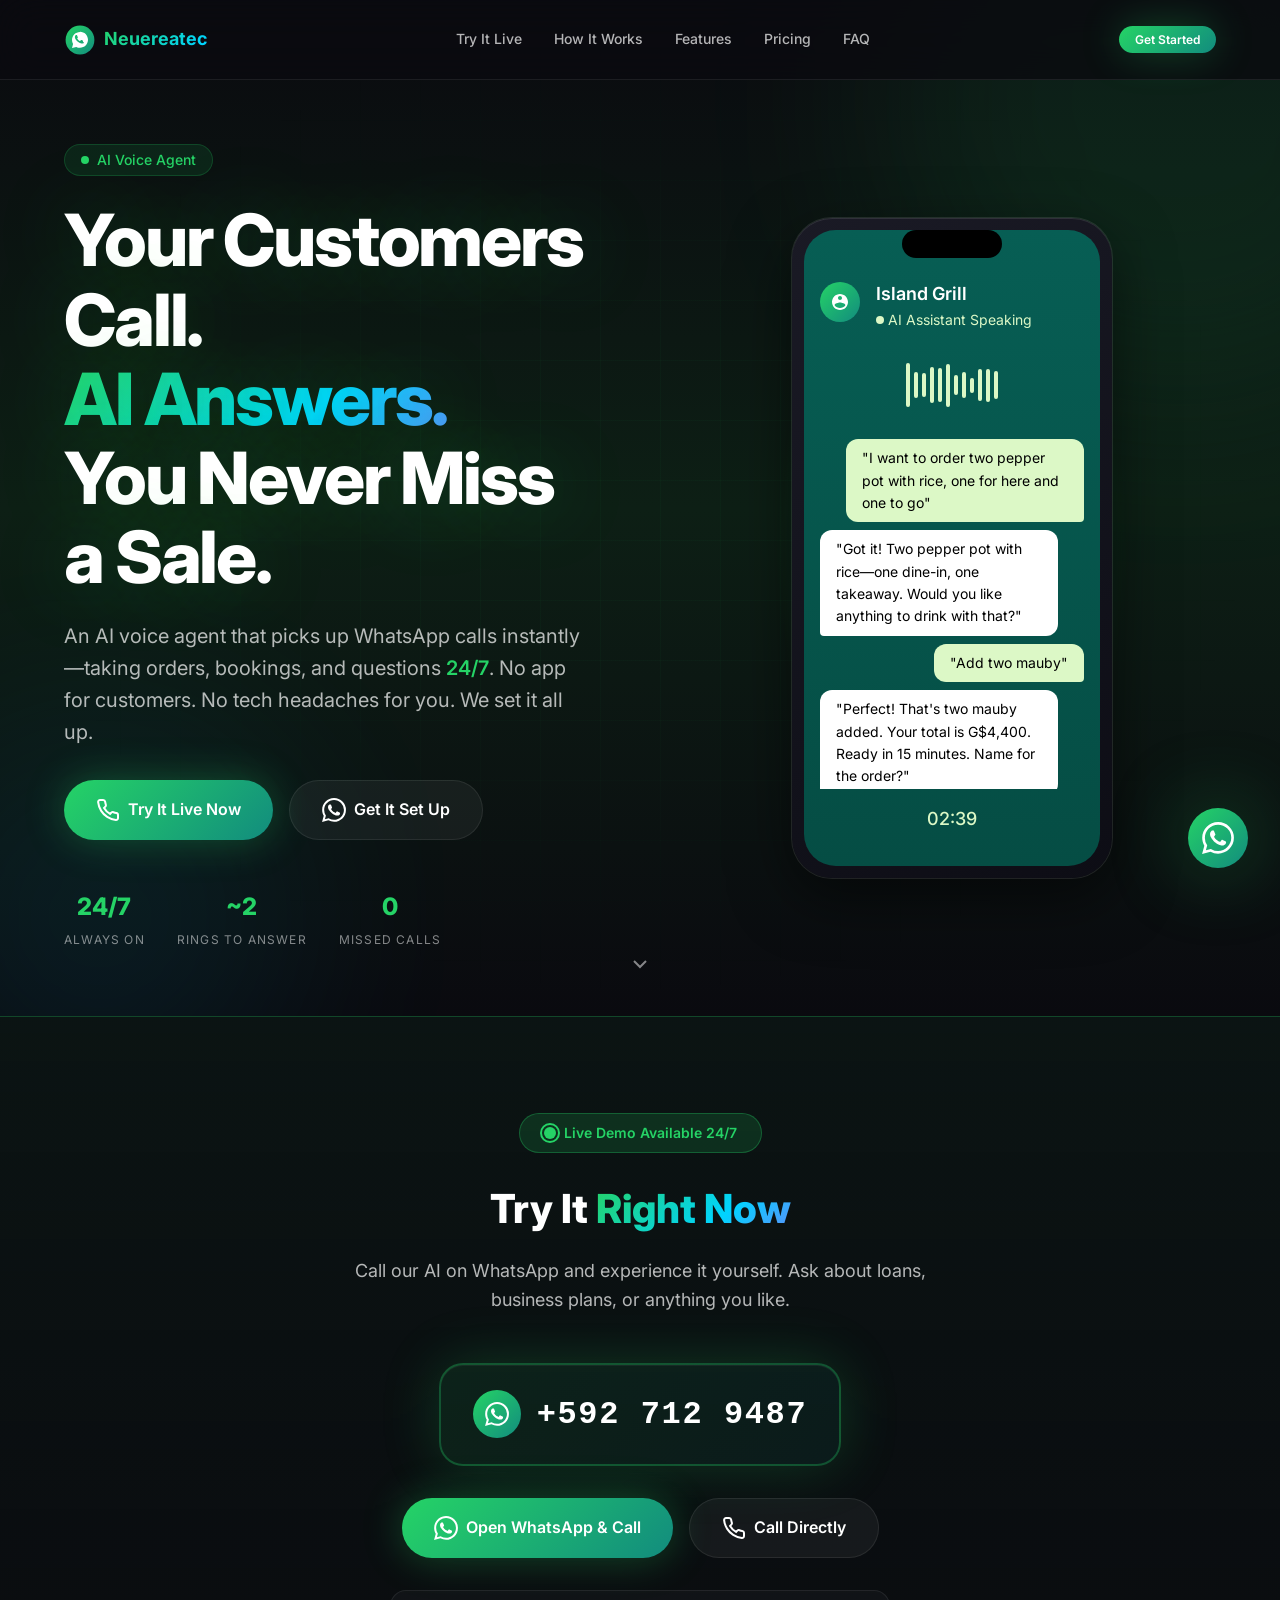
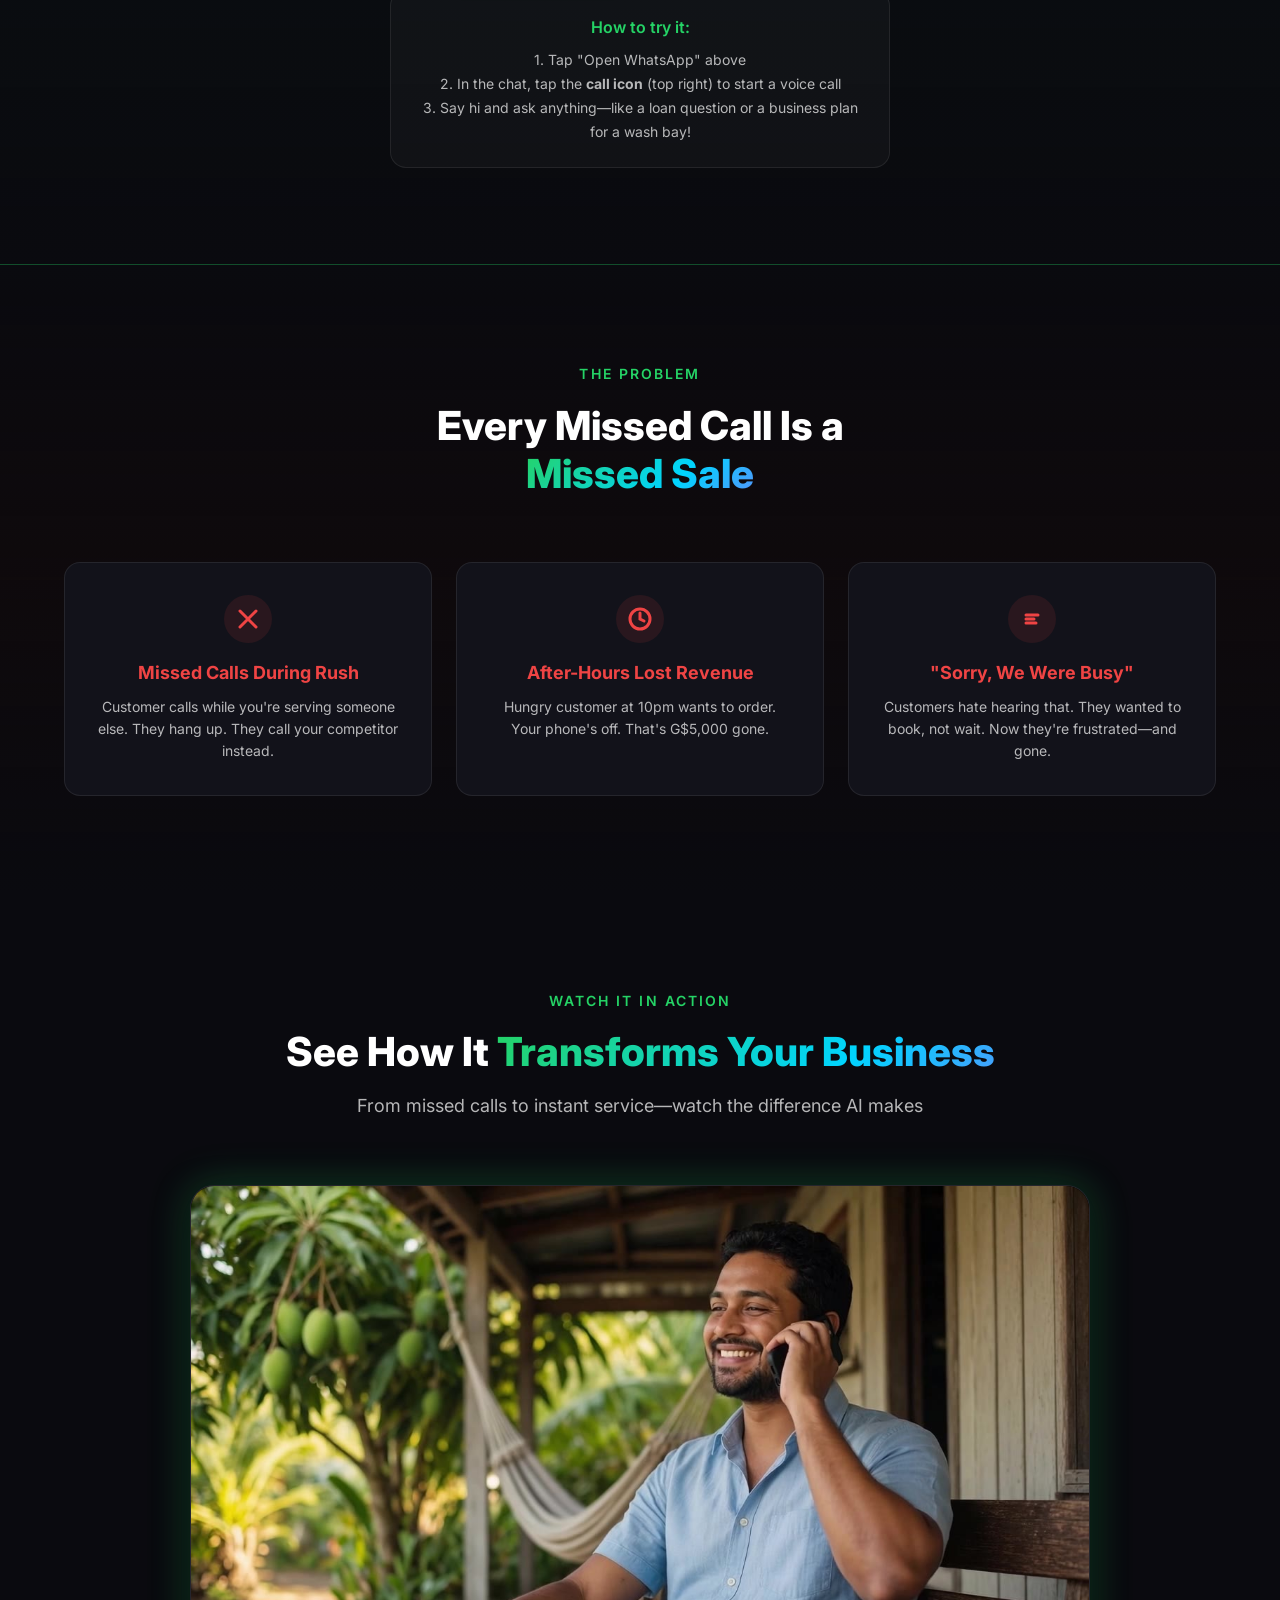
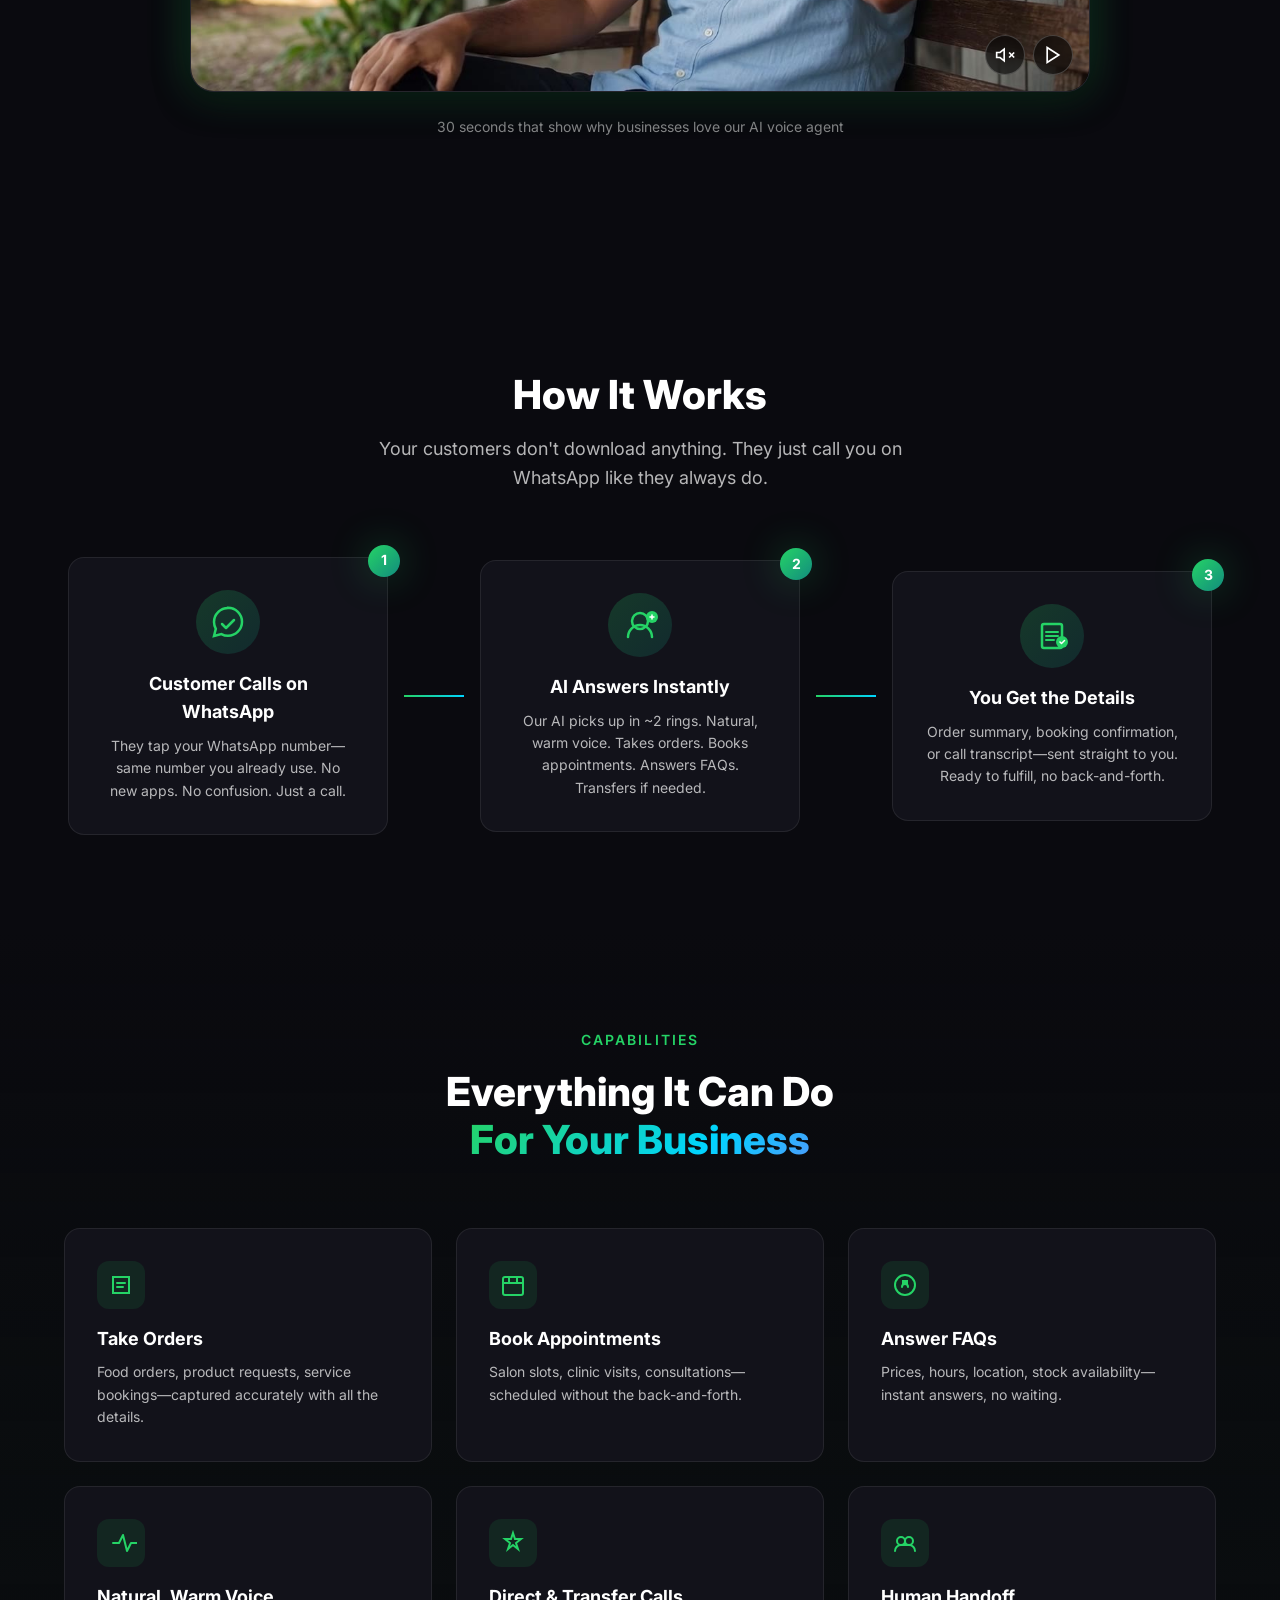
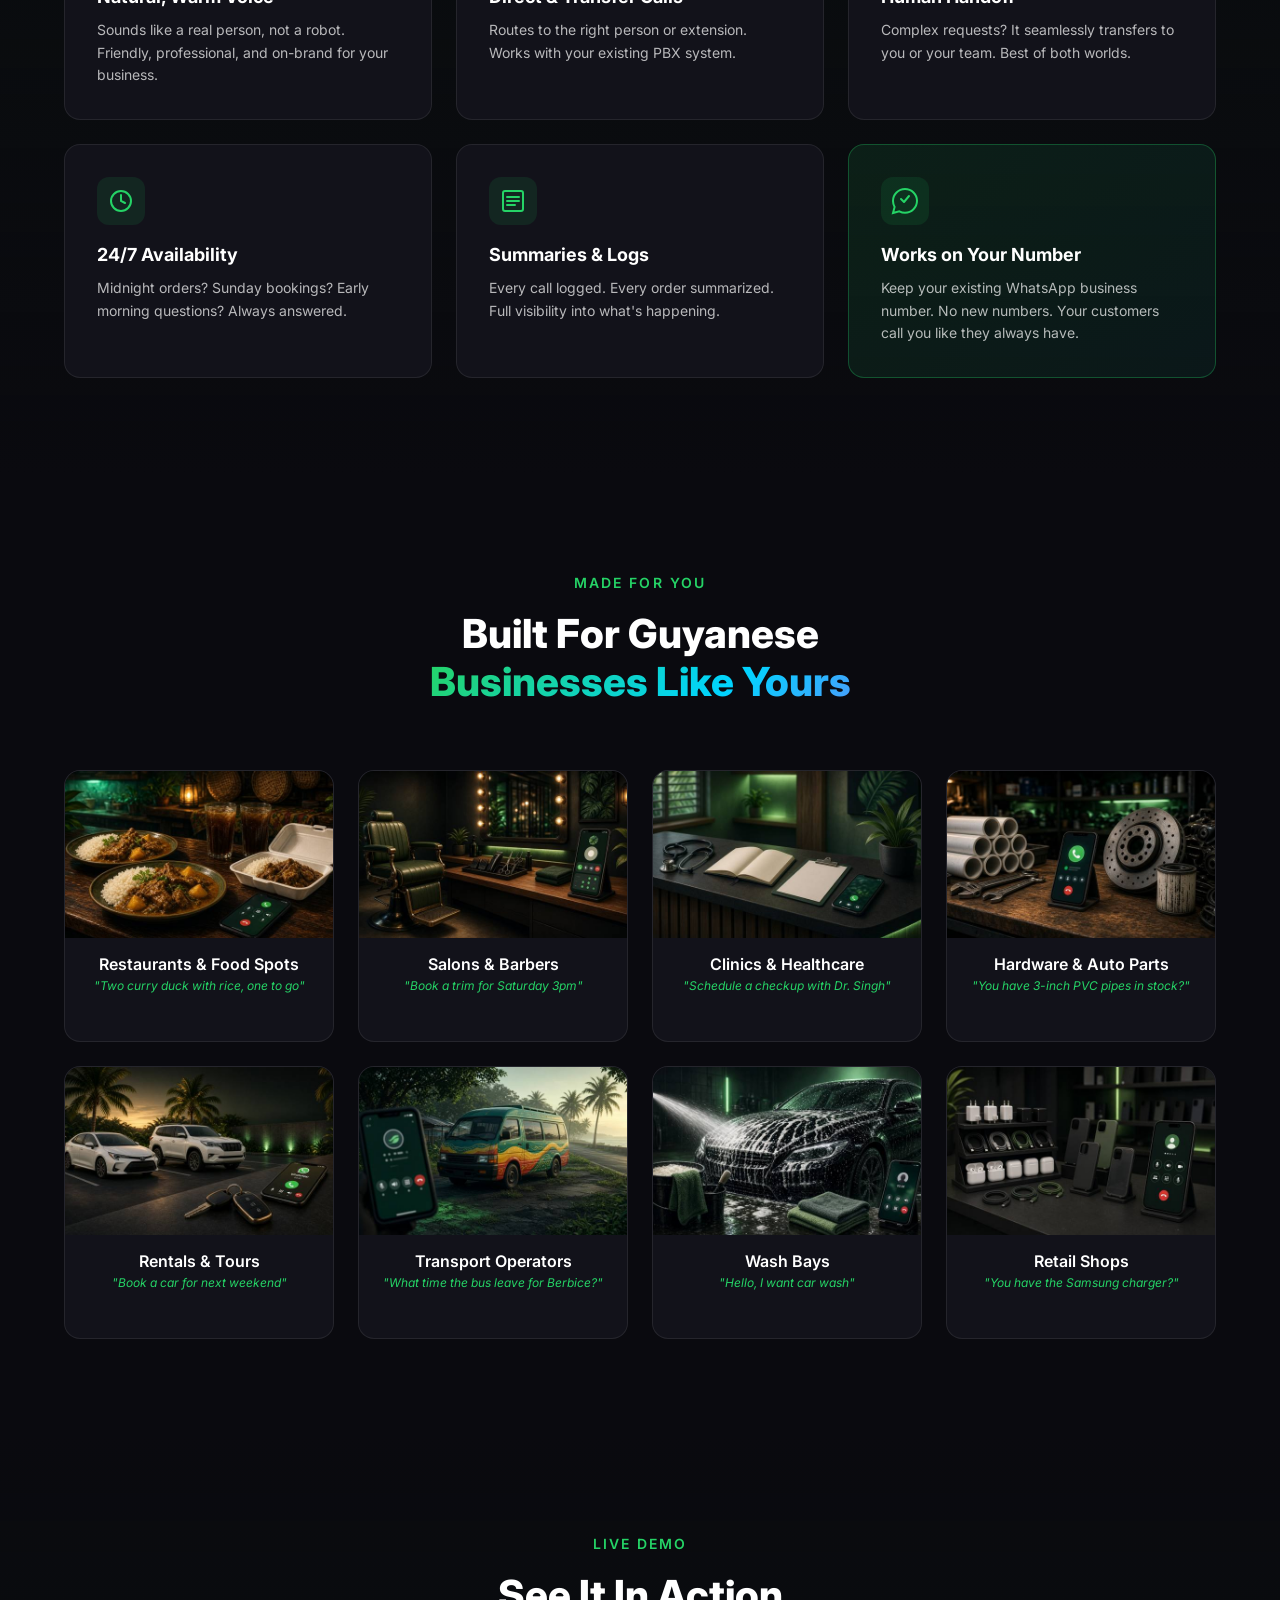
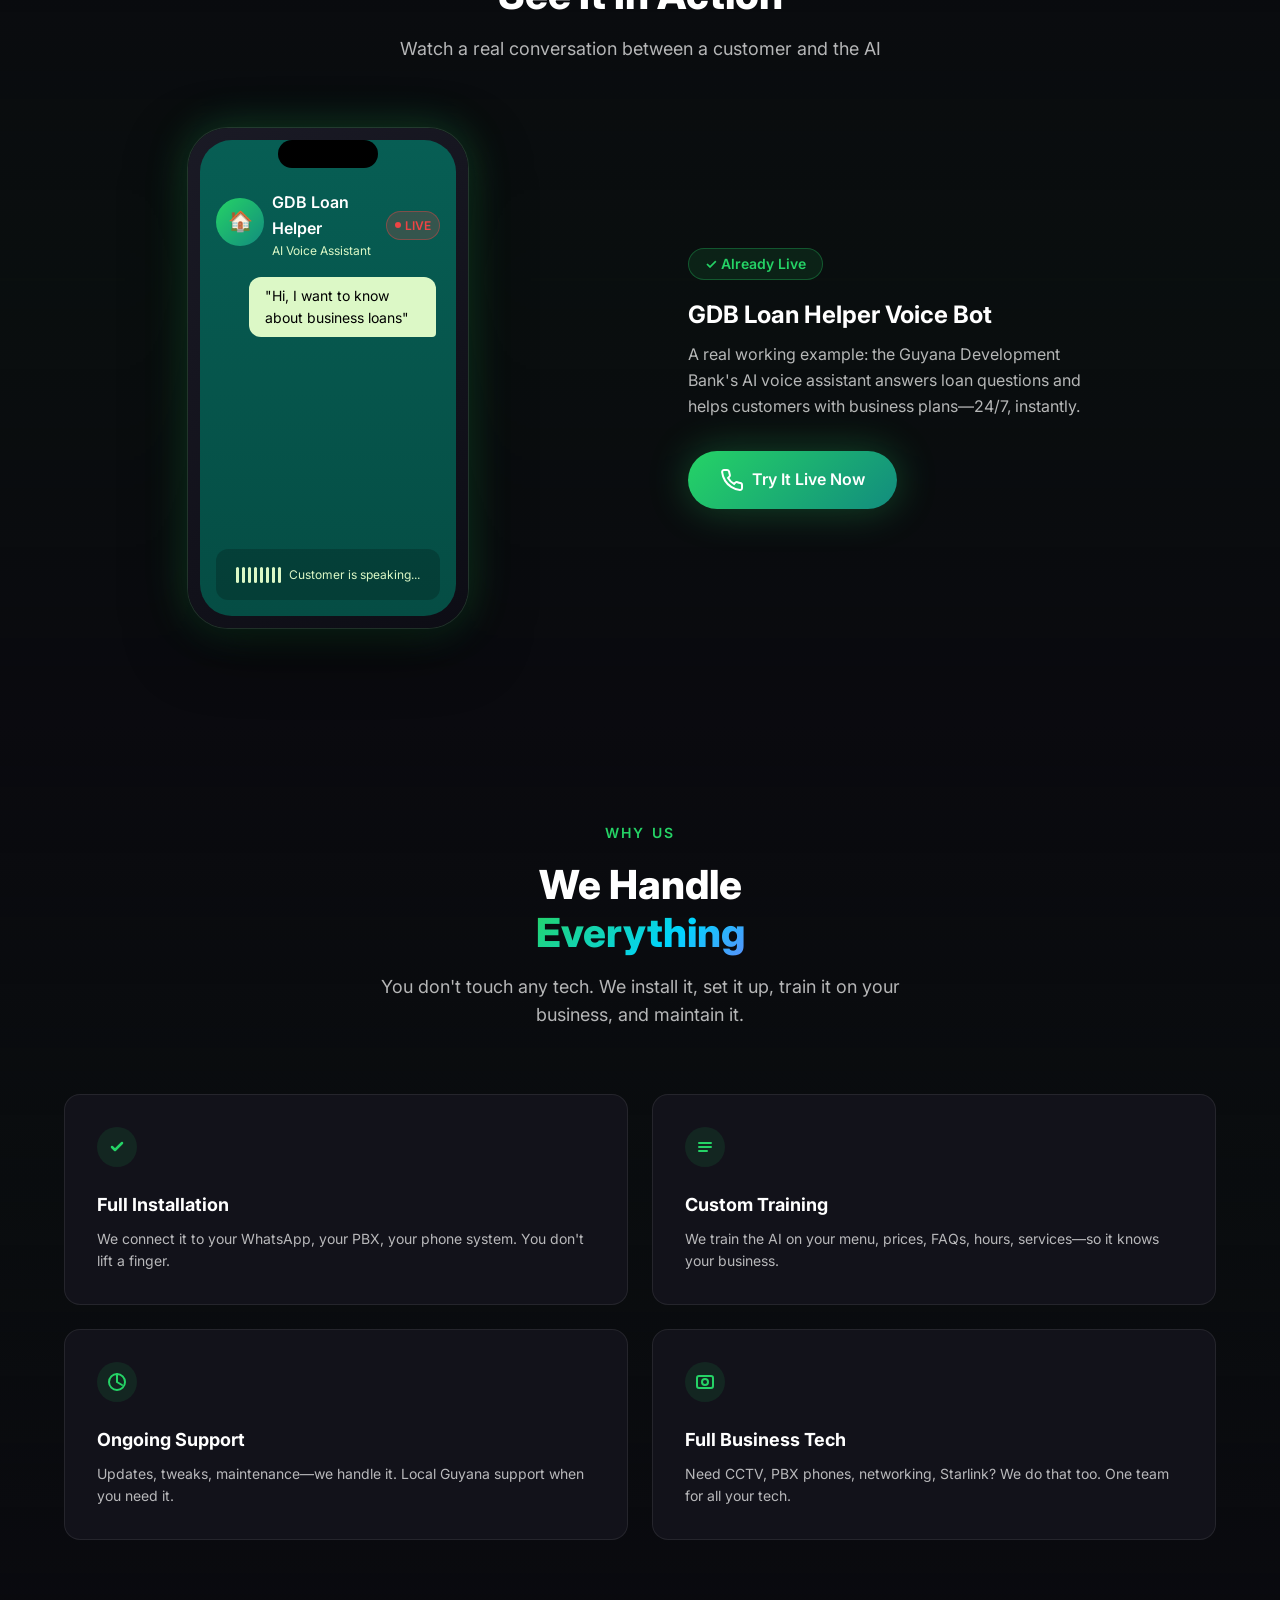
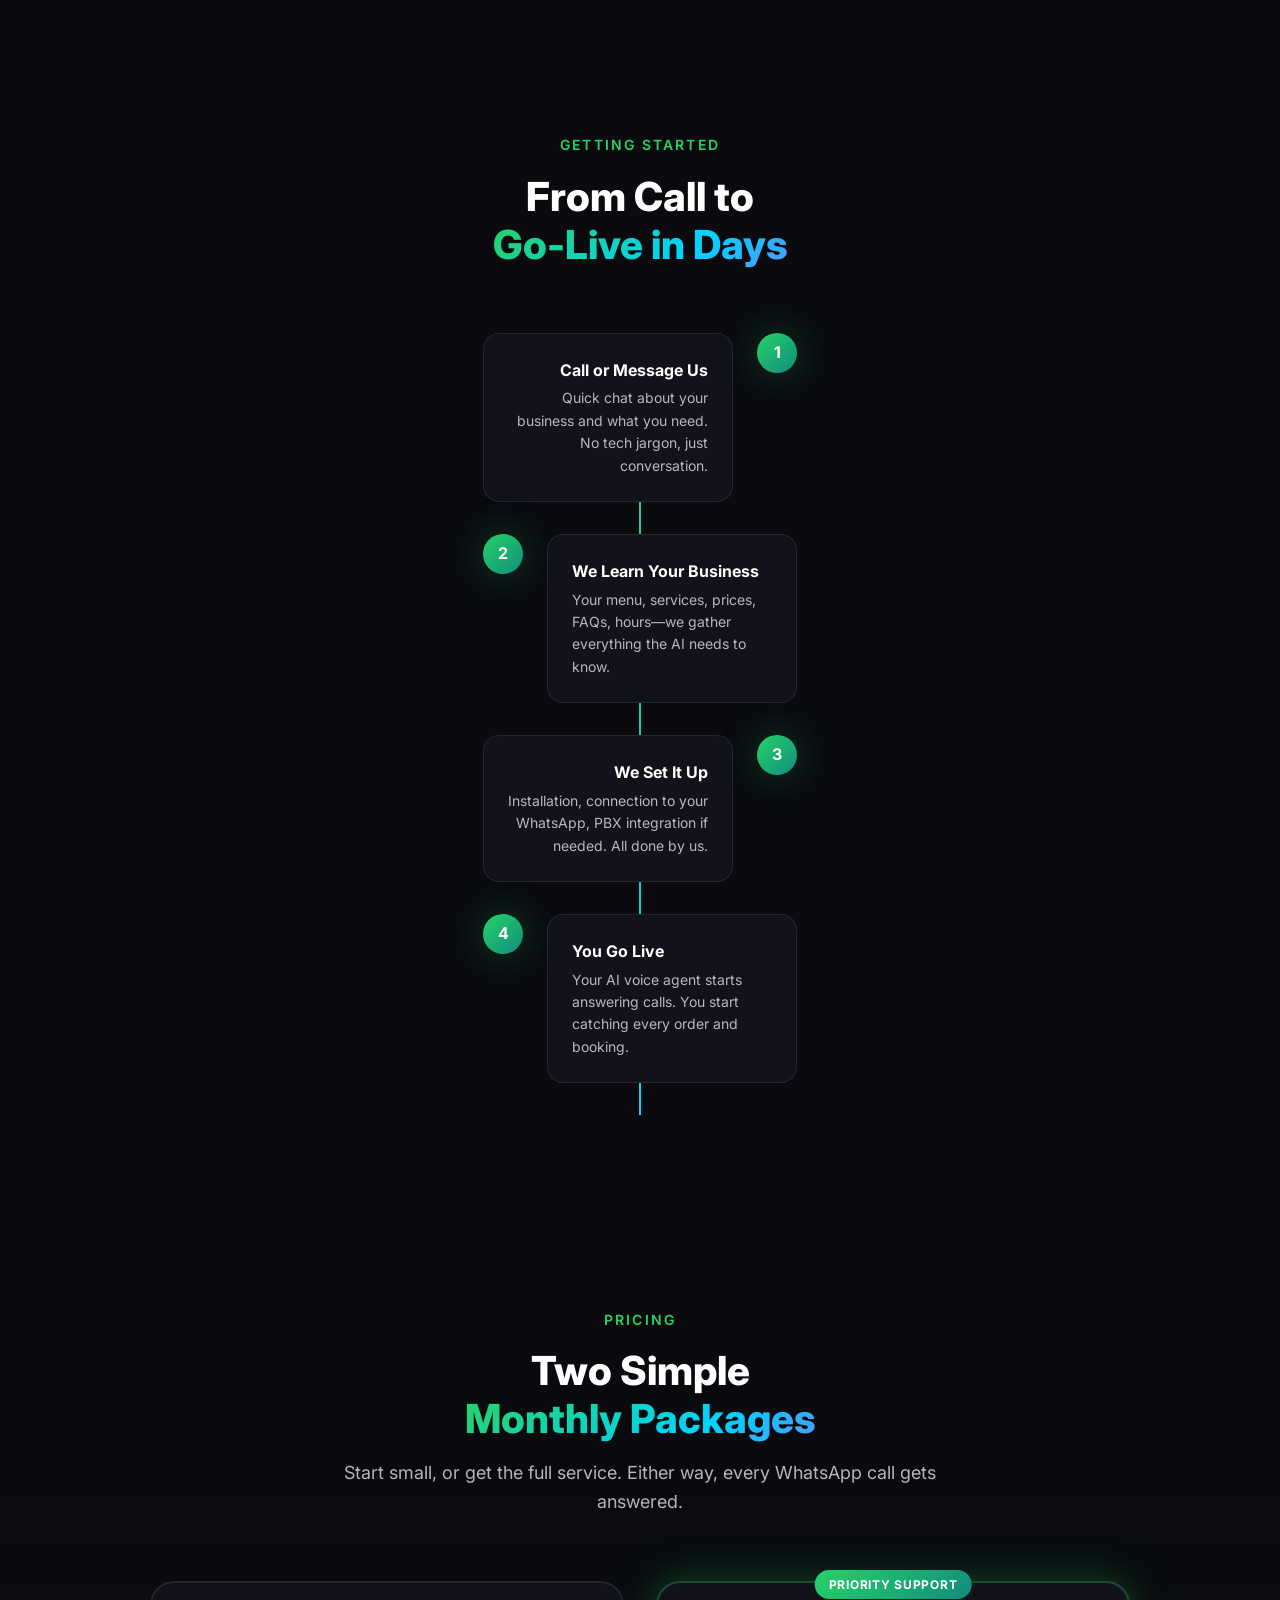
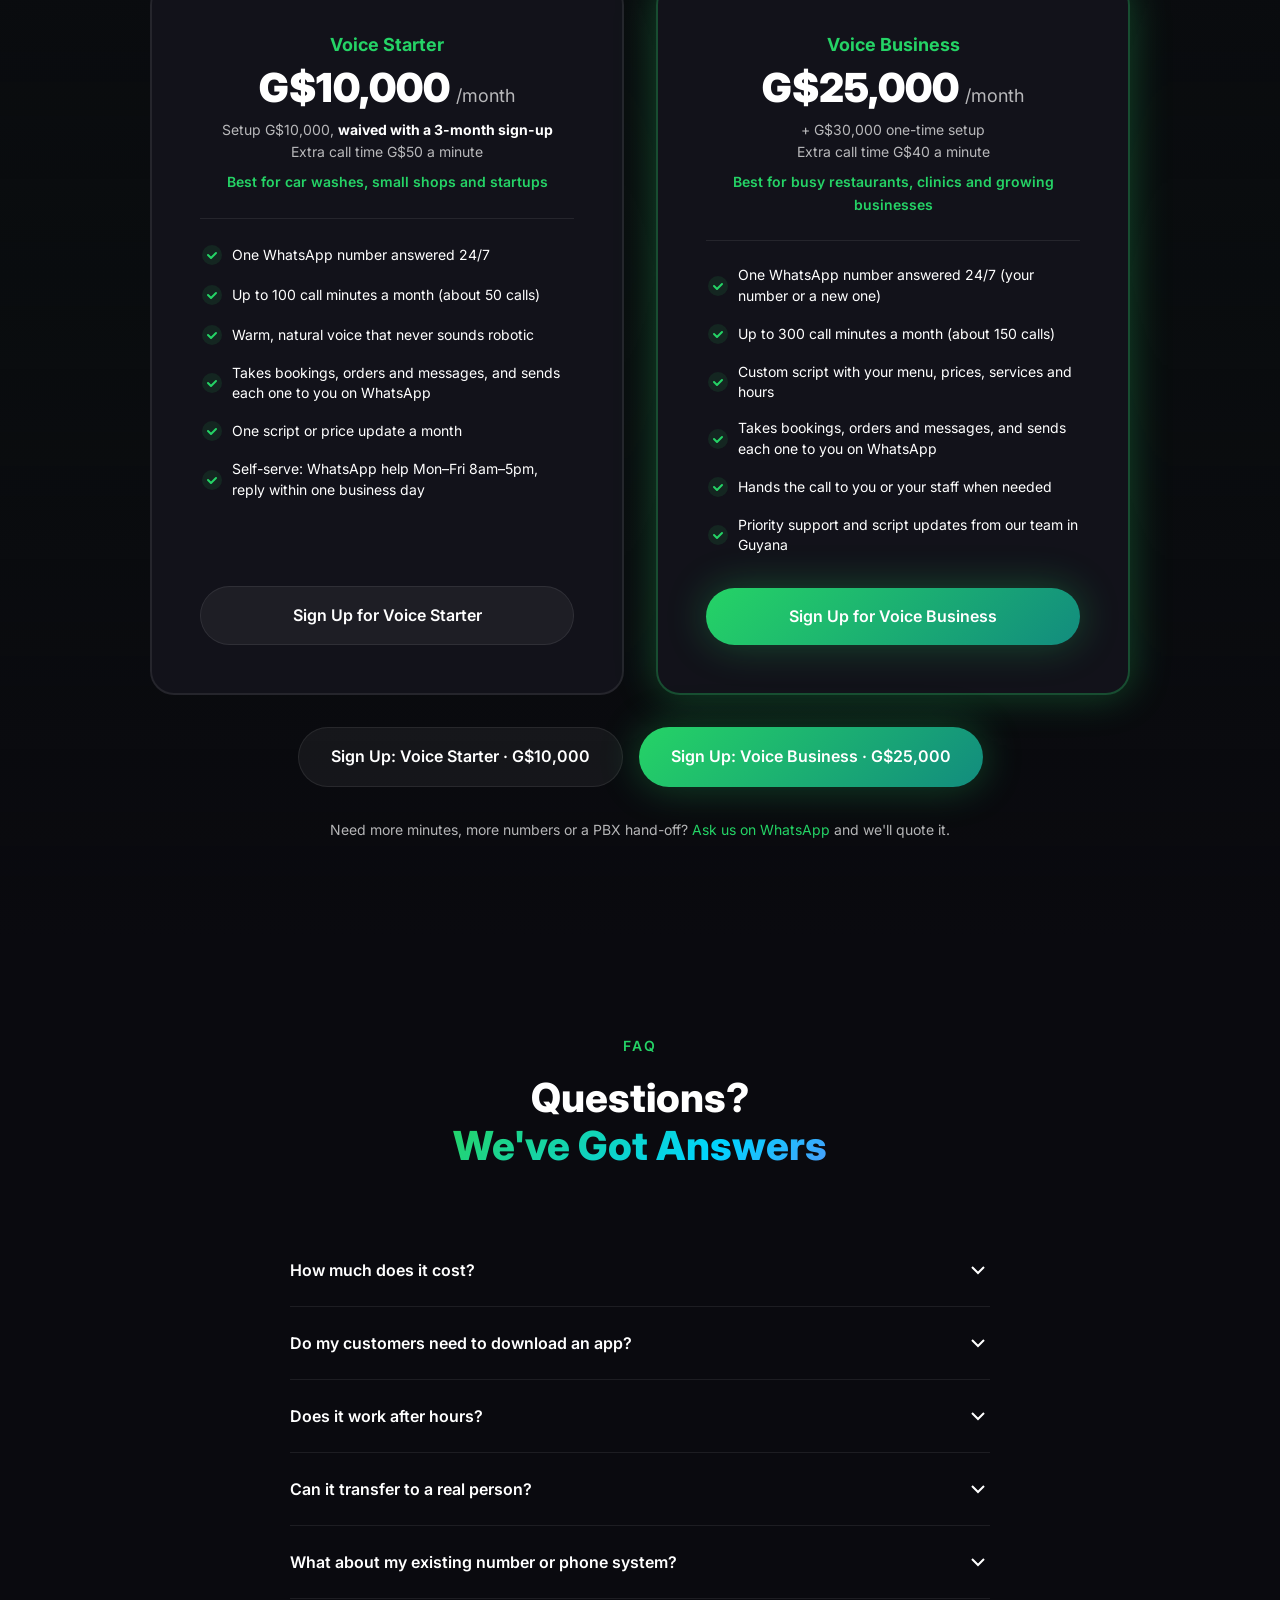
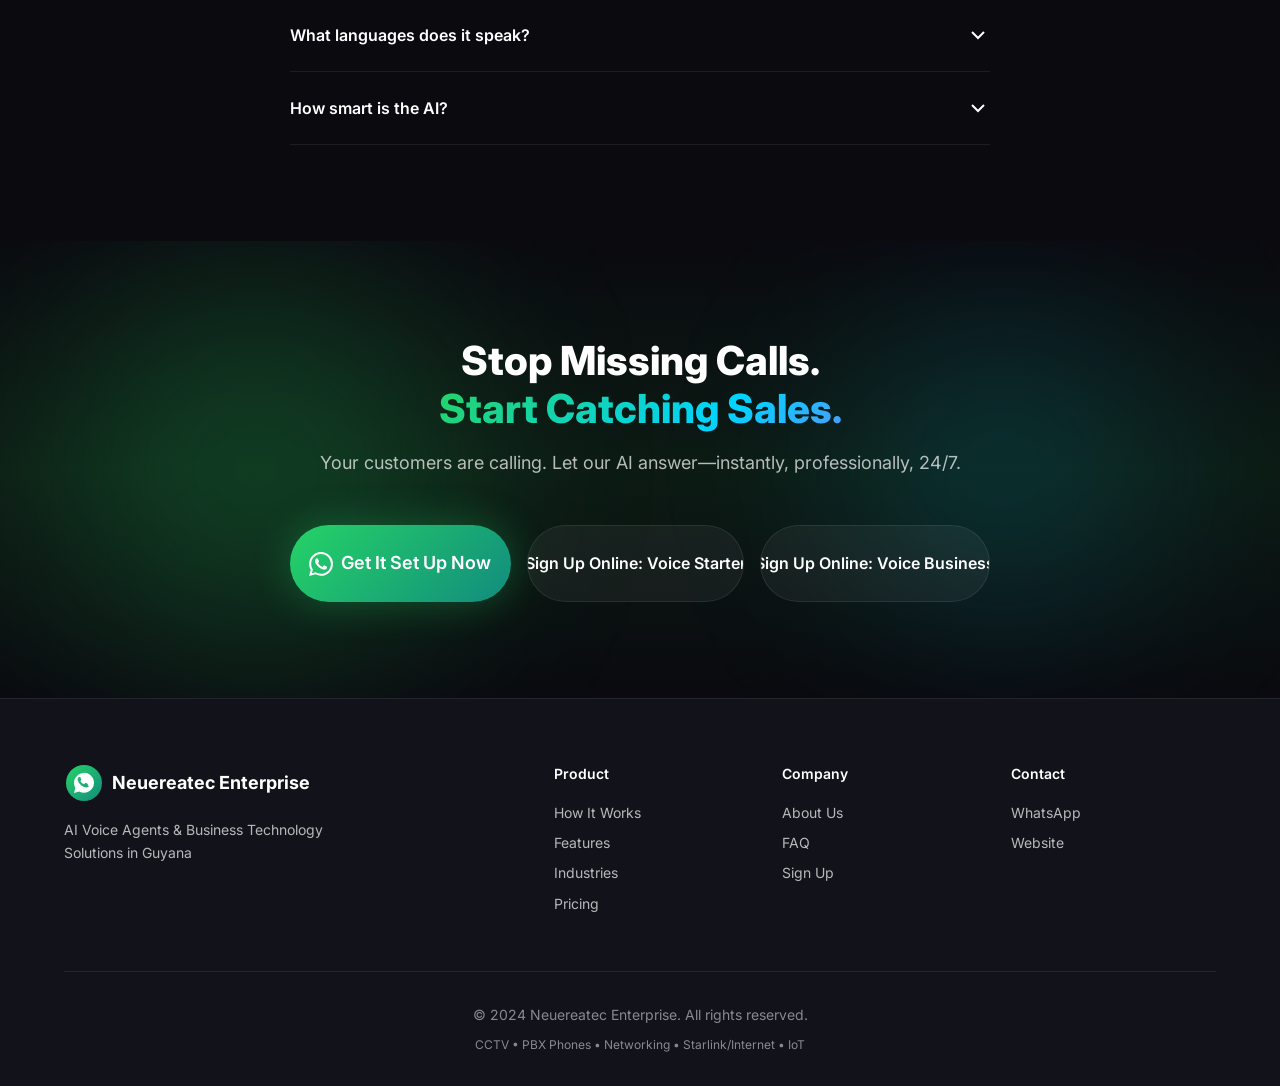
==== commit 8a5616e2: "Pricing: Voice Starter (G$10,000) + Voice Business (G$25,000) tiers; paired sign-up buttons deep-lin" ====
--- a/index.html
+++ b/index.html
@@ -29,7 +29,7 @@
     <link rel="preconnect" href="https://fonts.gstatic.com" crossorigin>
     <link href="https://fonts.googleapis.com/css2?family=Inter:wght@400;500;600;700;800;900&display=swap" rel="stylesheet">
     
-    <link rel="stylesheet" href="styles.css?v=20261006b">
+    <link rel="stylesheet" href="styles.css?v=20261006c">
 </head>
 <body>
     <!-- Navigation -->
@@ -72,7 +72,7 @@
             <a href="#features">Features</a>
             <a href="#pricing">Pricing</a>
             <a href="#faq">FAQ</a>
-            <a href="#pricing">Price: G$25,000/month</a>
+            <a href="#pricing">Pricing: from G$10,000/month</a>
             <a href="https://neuereatec.org/signup/?package=whatsapp-ai-voice" class="btn btn-primary">
                 Get Started
             </a>
@@ -814,37 +814,58 @@
             <div class="section-header">
                 <span class="section-label animate-on-scroll">Pricing</span>
                 <h2 class="section-title animate-on-scroll">
-                    One Simple<br><span class="gradient-text">Monthly Package</span>
+                    Two Simple<br><span class="gradient-text">Monthly Packages</span>
                 </h2>
                 <p class="section-subtitle animate-on-scroll">
-                    Everything your business needs to answer every WhatsApp call, for one monthly fee.
+                    Start small, or get the full service. Either way, every WhatsApp call gets answered.
                 </p>
             </div>
-            <div class="pricing-card">
+            <div class="pricing-grid">
+            <div class="pricing-card pricing-tier">
                 <div class="pricing-head">
-                    <p class="pricing-name">WhatsApp AI Voice Agent</p>
+                    <p class="pricing-name">Voice Starter</p>
+                    <p class="pricing-price"><span class="pricing-amount">G$10,000</span><span class="pricing-per">/month</span></p>
+                    <p class="pricing-setup">Setup G$10,000, <strong>waived with a 3-month sign-up</strong><br>Extra call time G$50 a minute</p>
+                    <p class="pricing-best">Best for car washes, small shops and startups</p>
+                </div>
+                <div class="pricing-features">
+                        <div class="pricing-feature"><svg width="24" height="24" viewBox="0 0 24 24" fill="none" aria-hidden="true"><circle cx="12" cy="12" r="10" fill="rgba(37, 211, 102, 0.1)"/><path d="M8 12l3 3 5-5" stroke="#25D366" stroke-width="2" stroke-linecap="round" stroke-linejoin="round"/></svg><span>One WhatsApp number answered 24/7</span></div>
+                        <div class="pricing-feature"><svg width="24" height="24" viewBox="0 0 24 24" fill="none" aria-hidden="true"><circle cx="12" cy="12" r="10" fill="rgba(37, 211, 102, 0.1)"/><path d="M8 12l3 3 5-5" stroke="#25D366" stroke-width="2" stroke-linecap="round" stroke-linejoin="round"/></svg><span>Up to 100 call minutes a month (about 50 calls)</span></div>
+                        <div class="pricing-feature"><svg width="24" height="24" viewBox="0 0 24 24" fill="none" aria-hidden="true"><circle cx="12" cy="12" r="10" fill="rgba(37, 211, 102, 0.1)"/><path d="M8 12l3 3 5-5" stroke="#25D366" stroke-width="2" stroke-linecap="round" stroke-linejoin="round"/></svg><span>Warm, natural voice that never sounds robotic</span></div>
+                        <div class="pricing-feature"><svg width="24" height="24" viewBox="0 0 24 24" fill="none" aria-hidden="true"><circle cx="12" cy="12" r="10" fill="rgba(37, 211, 102, 0.1)"/><path d="M8 12l3 3 5-5" stroke="#25D366" stroke-width="2" stroke-linecap="round" stroke-linejoin="round"/></svg><span>Takes bookings, orders and messages, and sends each one to you on WhatsApp</span></div>
+                        <div class="pricing-feature"><svg width="24" height="24" viewBox="0 0 24 24" fill="none" aria-hidden="true"><circle cx="12" cy="12" r="10" fill="rgba(37, 211, 102, 0.1)"/><path d="M8 12l3 3 5-5" stroke="#25D366" stroke-width="2" stroke-linecap="round" stroke-linejoin="round"/></svg><span>One script or price update a month</span></div>
+                        <div class="pricing-feature"><svg width="24" height="24" viewBox="0 0 24 24" fill="none" aria-hidden="true"><circle cx="12" cy="12" r="10" fill="rgba(37, 211, 102, 0.1)"/><path d="M8 12l3 3 5-5" stroke="#25D366" stroke-width="2" stroke-linecap="round" stroke-linejoin="round"/></svg><span>Self-serve: WhatsApp help Mon&ndash;Fri 8am&ndash;5pm, reply within one business day</span></div>
+                </div>
+                <div class="pricing-cta">
+                    <a href="https://neuereatec.org/signup/?package=voice-starter" class="btn btn-secondary btn-lg" id="pricingSignupStarter">Sign Up for Voice Starter</a>
+                </div>
+            </div>
+            <div class="pricing-card pricing-tier pricing-featured">
+                <span class="pricing-badge">Priority support</span>
+                <div class="pricing-head">
+                    <p class="pricing-name">Voice Business</p>
                     <p class="pricing-price"><span class="pricing-amount">G$25,000</span><span class="pricing-per">/month</span></p>
-                    <p class="pricing-setup">+ G$30,000 one-time setup &middot; extra call time G$40 a minute</p>
-                </div>
-                <div class="pricing-content">
-                    <div class="pricing-features">
+                    <p class="pricing-setup">+ G$30,000 one-time setup<br>Extra call time G$40 a minute</p>
+                    <p class="pricing-best">Best for busy restaurants, clinics and growing businesses</p>
+                </div>
+                <div class="pricing-features">
                         <div class="pricing-feature"><svg width="24" height="24" viewBox="0 0 24 24" fill="none" aria-hidden="true"><circle cx="12" cy="12" r="10" fill="rgba(37, 211, 102, 0.1)"/><path d="M8 12l3 3 5-5" stroke="#25D366" stroke-width="2" stroke-linecap="round" stroke-linejoin="round"/></svg><span>One WhatsApp number answered 24/7 (your number or a new one)</span></div>
                         <div class="pricing-feature"><svg width="24" height="24" viewBox="0 0 24 24" fill="none" aria-hidden="true"><circle cx="12" cy="12" r="10" fill="rgba(37, 211, 102, 0.1)"/><path d="M8 12l3 3 5-5" stroke="#25D366" stroke-width="2" stroke-linecap="round" stroke-linejoin="round"/></svg><span>Up to 300 call minutes a month (about 150 calls)</span></div>
-                        <div class="pricing-feature"><svg width="24" height="24" viewBox="0 0 24 24" fill="none" aria-hidden="true"><circle cx="12" cy="12" r="10" fill="rgba(37, 211, 102, 0.1)"/><path d="M8 12l3 3 5-5" stroke="#25D366" stroke-width="2" stroke-linecap="round" stroke-linejoin="round"/></svg><span>Warm, natural voice that never sounds robotic</span></div>
                         <div class="pricing-feature"><svg width="24" height="24" viewBox="0 0 24 24" fill="none" aria-hidden="true"><circle cx="12" cy="12" r="10" fill="rgba(37, 211, 102, 0.1)"/><path d="M8 12l3 3 5-5" stroke="#25D366" stroke-width="2" stroke-linecap="round" stroke-linejoin="round"/></svg><span>Custom script with your menu, prices, services and hours</span></div>
                         <div class="pricing-feature"><svg width="24" height="24" viewBox="0 0 24 24" fill="none" aria-hidden="true"><circle cx="12" cy="12" r="10" fill="rgba(37, 211, 102, 0.1)"/><path d="M8 12l3 3 5-5" stroke="#25D366" stroke-width="2" stroke-linecap="round" stroke-linejoin="round"/></svg><span>Takes bookings, orders and messages, and sends each one to you on WhatsApp</span></div>
                         <div class="pricing-feature"><svg width="24" height="24" viewBox="0 0 24 24" fill="none" aria-hidden="true"><circle cx="12" cy="12" r="10" fill="rgba(37, 211, 102, 0.1)"/><path d="M8 12l3 3 5-5" stroke="#25D366" stroke-width="2" stroke-linecap="round" stroke-linejoin="round"/></svg><span>Hands the call to you or your staff when needed</span></div>
-                        <div class="pricing-feature"><svg width="24" height="24" viewBox="0 0 24 24" fill="none" aria-hidden="true"><circle cx="12" cy="12" r="10" fill="rgba(37, 211, 102, 0.1)"/><path d="M8 12l3 3 5-5" stroke="#25D366" stroke-width="2" stroke-linecap="round" stroke-linejoin="round"/></svg><span>Script updates and local support in Guyana</span></div>
-                    </div>
-                    <div class="pricing-cta">
-                        <a href="https://neuereatec.org/signup/?package=whatsapp-ai-voice" class="btn btn-primary btn-lg" id="pricingSignup">
-                            Sign Up for This Package
-                        </a>
-                        <a href="https://wa.me/5927129487?text=Hi%20Neuereatec%2C%20I%20have%20a%20question%20about%20the%20WhatsApp%20AI%20Voice%20Agent%20package" class="pricing-ask" target="_blank" rel="noopener">Questions? Ask us on WhatsApp</a>
-                        <p class="pricing-note">Need more minutes, more numbers or a PBX hand-off? We'll quote it.</p>
-                    </div>
-                </div>
-            </div>
+                        <div class="pricing-feature"><svg width="24" height="24" viewBox="0 0 24 24" fill="none" aria-hidden="true"><circle cx="12" cy="12" r="10" fill="rgba(37, 211, 102, 0.1)"/><path d="M8 12l3 3 5-5" stroke="#25D366" stroke-width="2" stroke-linecap="round" stroke-linejoin="round"/></svg><span>Priority support and script updates from our team in Guyana</span></div>
+                </div>
+                <div class="pricing-cta">
+                    <a href="https://neuereatec.org/signup/?package=whatsapp-ai-voice" class="btn btn-primary btn-lg" id="pricingSignup">Sign Up for Voice Business</a>
+                </div>
+            </div>
+            </div>
+            <div class="signup-pair" id="pricingSignupPair">
+                <a href="https://neuereatec.org/signup/?package=voice-starter" class="btn btn-secondary btn-lg" id="pairStarter">Sign Up: Voice Starter &middot; G$10,000</a>
+                <a href="https://neuereatec.org/signup/?package=whatsapp-ai-voice" class="btn btn-primary btn-lg" id="pairBusiness">Sign Up: Voice Business &middot; G$25,000</a>
+            </div>
+            <p class="pricing-footnote">Need more minutes, more numbers or a PBX hand-off? <a href="https://wa.me/5927129487?text=Hi%20Neuereatec%2C%20I%20have%20a%20question%20about%20the%20WhatsApp%20AI%20Voice%20Agent%20packages" target="_blank" rel="noopener">Ask us on WhatsApp</a> and we'll quote it.</p>
         </div>
     </section>
 
@@ -866,7 +887,7 @@
                         </svg>
                     </button>
                     <div class="faq-answer">
-                        <p>G$25,000 a month, plus a one-time setup of G$30,000. That covers one WhatsApp number and up to 300 call minutes a month (about 150 calls). Extra call time is G$40 a minute. <a href="https://neuereatec.org/signup/?package=whatsapp-ai-voice" style="color: var(--whatsapp-green);">Sign up online</a>.</p>
+                        <p>Two packages. <strong>Voice Starter</strong> is G$10,000 a month for up to 100 call minutes (about 50 calls); the G$10,000 setup is waived when you sign up for 3 months, and extra minutes are G$50. <strong>Voice Business</strong> is G$25,000 a month plus G$30,000 setup, with 300 minutes (about 150 calls), priority support and hand-off to your staff; extra minutes are G$40. <a href="#pricing" style="color: var(--whatsapp-green);">Compare the packages</a>.</p>
                     </div>
                 </div>
                 <div class="faq-item animate-on-scroll">
@@ -962,8 +983,11 @@
                         </svg>
                         Get It Set Up Now
                     </a>
-                    <a href="https://neuereatec.org/signup/?package=whatsapp-ai-voice" class="btn btn-secondary btn-lg">
-                        Sign Up Online
+                    <a href="https://neuereatec.org/signup/?package=voice-starter" class="btn btn-secondary btn-lg" id="ctaSignupStarter">
+                        Sign Up Online: Voice Starter
+                    </a>
+                    <a href="https://neuereatec.org/signup/?package=whatsapp-ai-voice" class="btn btn-secondary btn-lg" id="ctaSignupBusiness">
+                        Sign Up Online: Voice Business
                     </a>
                 </div>
             </div>
--- a/styles.css
+++ b/styles.css
@@ -2693,3 +2693,21 @@
 .pricing-cta .pricing-note { margin: var(--spacing-md) 0 0; }
 @media (min-width: 768px) { .pricing-cta { max-width: 240px; text-align: center; } .pricing-cta .btn { width: 100%; } }
 @media (max-width: 480px) { .pricing-card { padding: var(--spacing-xl) var(--spacing-lg); } .pricing-amount { font-size: var(--font-size-4xl); } }
+
+/* Two pricing tiers */
+.pricing-grid { display: grid; grid-template-columns: 1fr; gap: var(--spacing-xl); max-width: 980px; margin: 0 auto; }
+@media (min-width: 900px) { .pricing-grid { grid-template-columns: 1fr 1fr; align-items: stretch; } }
+.pricing-grid .pricing-card.pricing-tier { max-width: none; margin: 0; display: flex; flex-direction: column; position: relative; border-color: var(--border-color); box-shadow: none; }
+.pricing-grid .pricing-card.pricing-featured { border-color: var(--border-glow); box-shadow: var(--shadow-glow); }
+.pricing-tier .pricing-head { padding-bottom: var(--spacing-lg); margin-bottom: var(--spacing-lg); }
+.pricing-tier .pricing-amount { font-size: var(--font-size-4xl); }
+.pricing-tier .pricing-features { flex: 1; margin-bottom: var(--spacing-xl); }
+.pricing-tier .pricing-cta, .pricing-tier .pricing-cta .btn { width: 100%; max-width: none; text-align: center; }
+.pricing-best { margin-top: var(--spacing-sm); font-size: var(--font-size-sm); color: var(--whatsapp-green); font-weight: 600; }
+.pricing-setup strong { color: var(--text-primary); }
+.pricing-badge { position: absolute; top: -13px; left: 50%; transform: translateX(-50%); background: var(--gradient-primary); color: #fff; font-size: var(--font-size-xs); font-weight: 700; letter-spacing: .06em; text-transform: uppercase; padding: 5px 14px; border-radius: 999px; white-space: nowrap; }
+.pricing-footnote { text-align: center; margin-top: var(--spacing-xl); font-size: var(--font-size-sm); color: var(--text-secondary); }
+.pricing-footnote a { color: var(--whatsapp-green); }
+.signup-pair { display: flex; flex-wrap: wrap; justify-content: center; gap: var(--spacing-md); margin-top: var(--spacing-xl); }
+.signup-pair .btn { justify-content: center; }
+@media (max-width: 600px) { .signup-pair .btn { width: 100%; } }
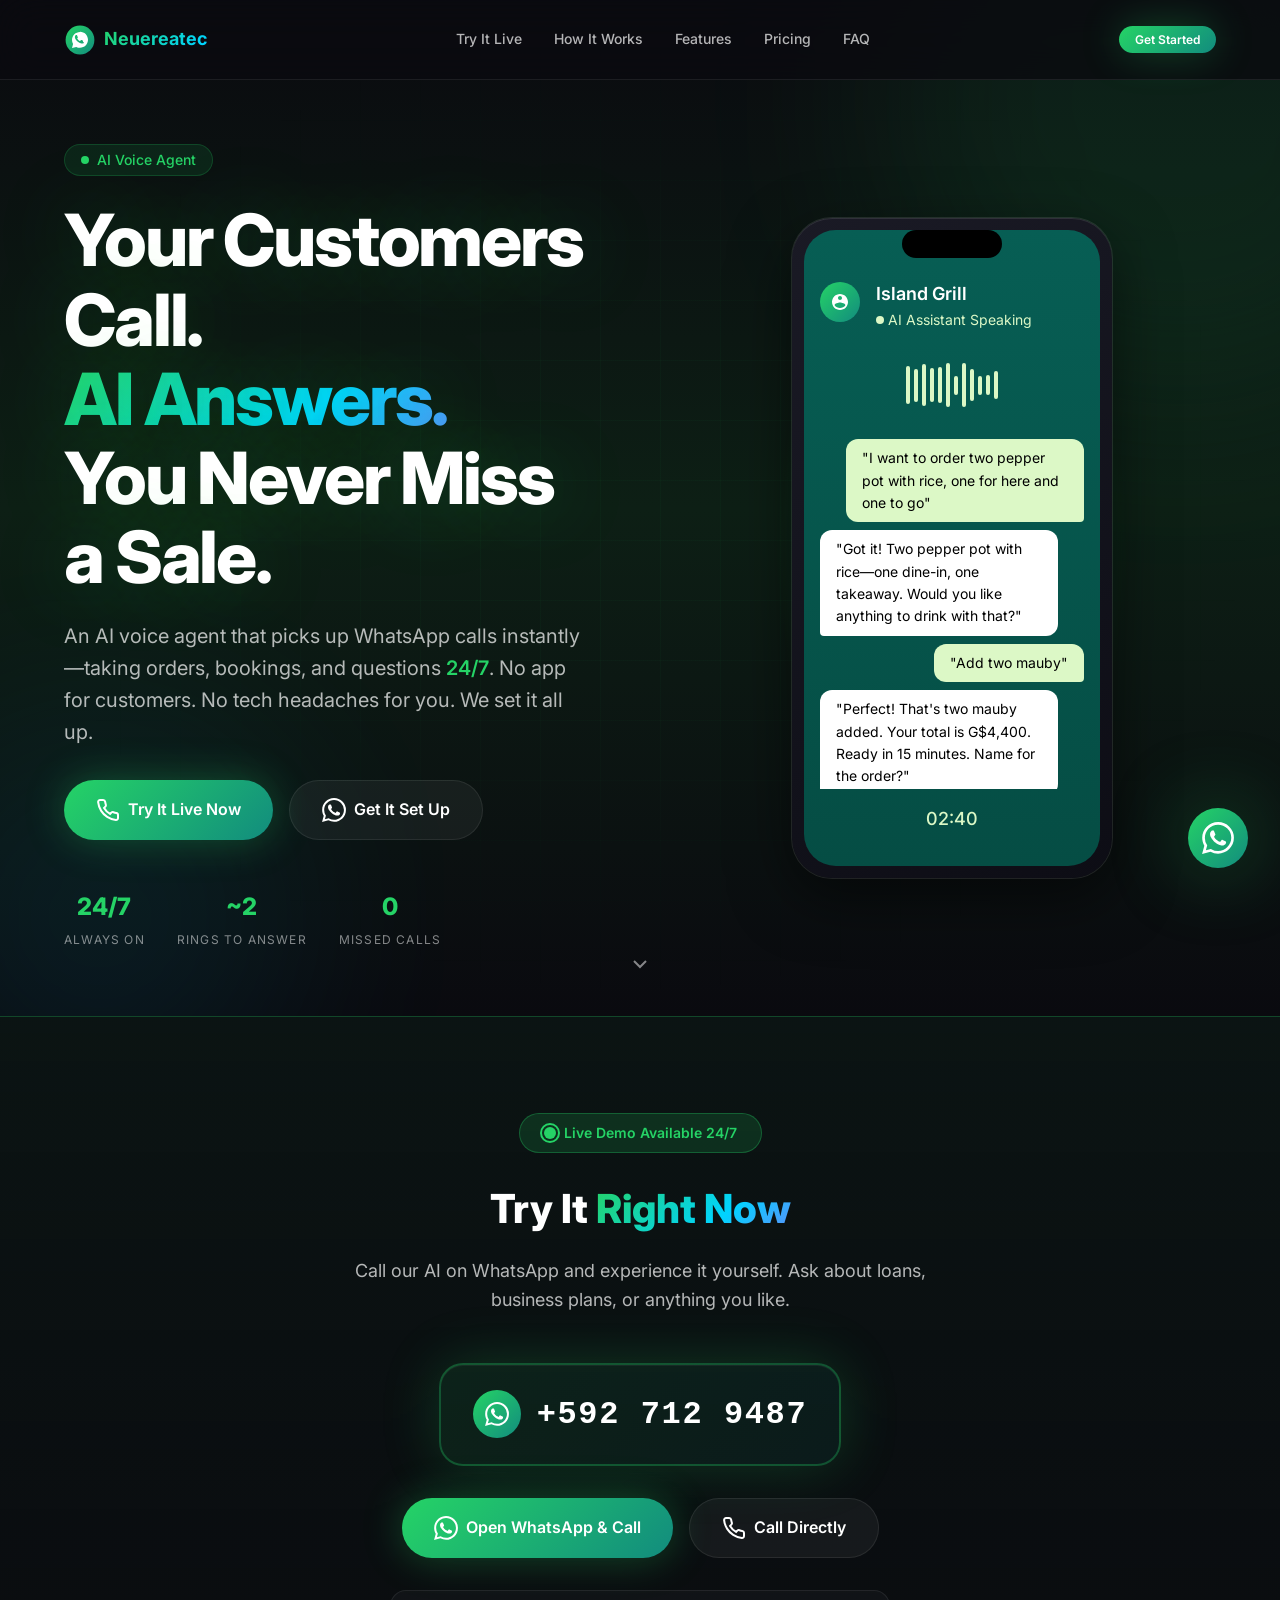
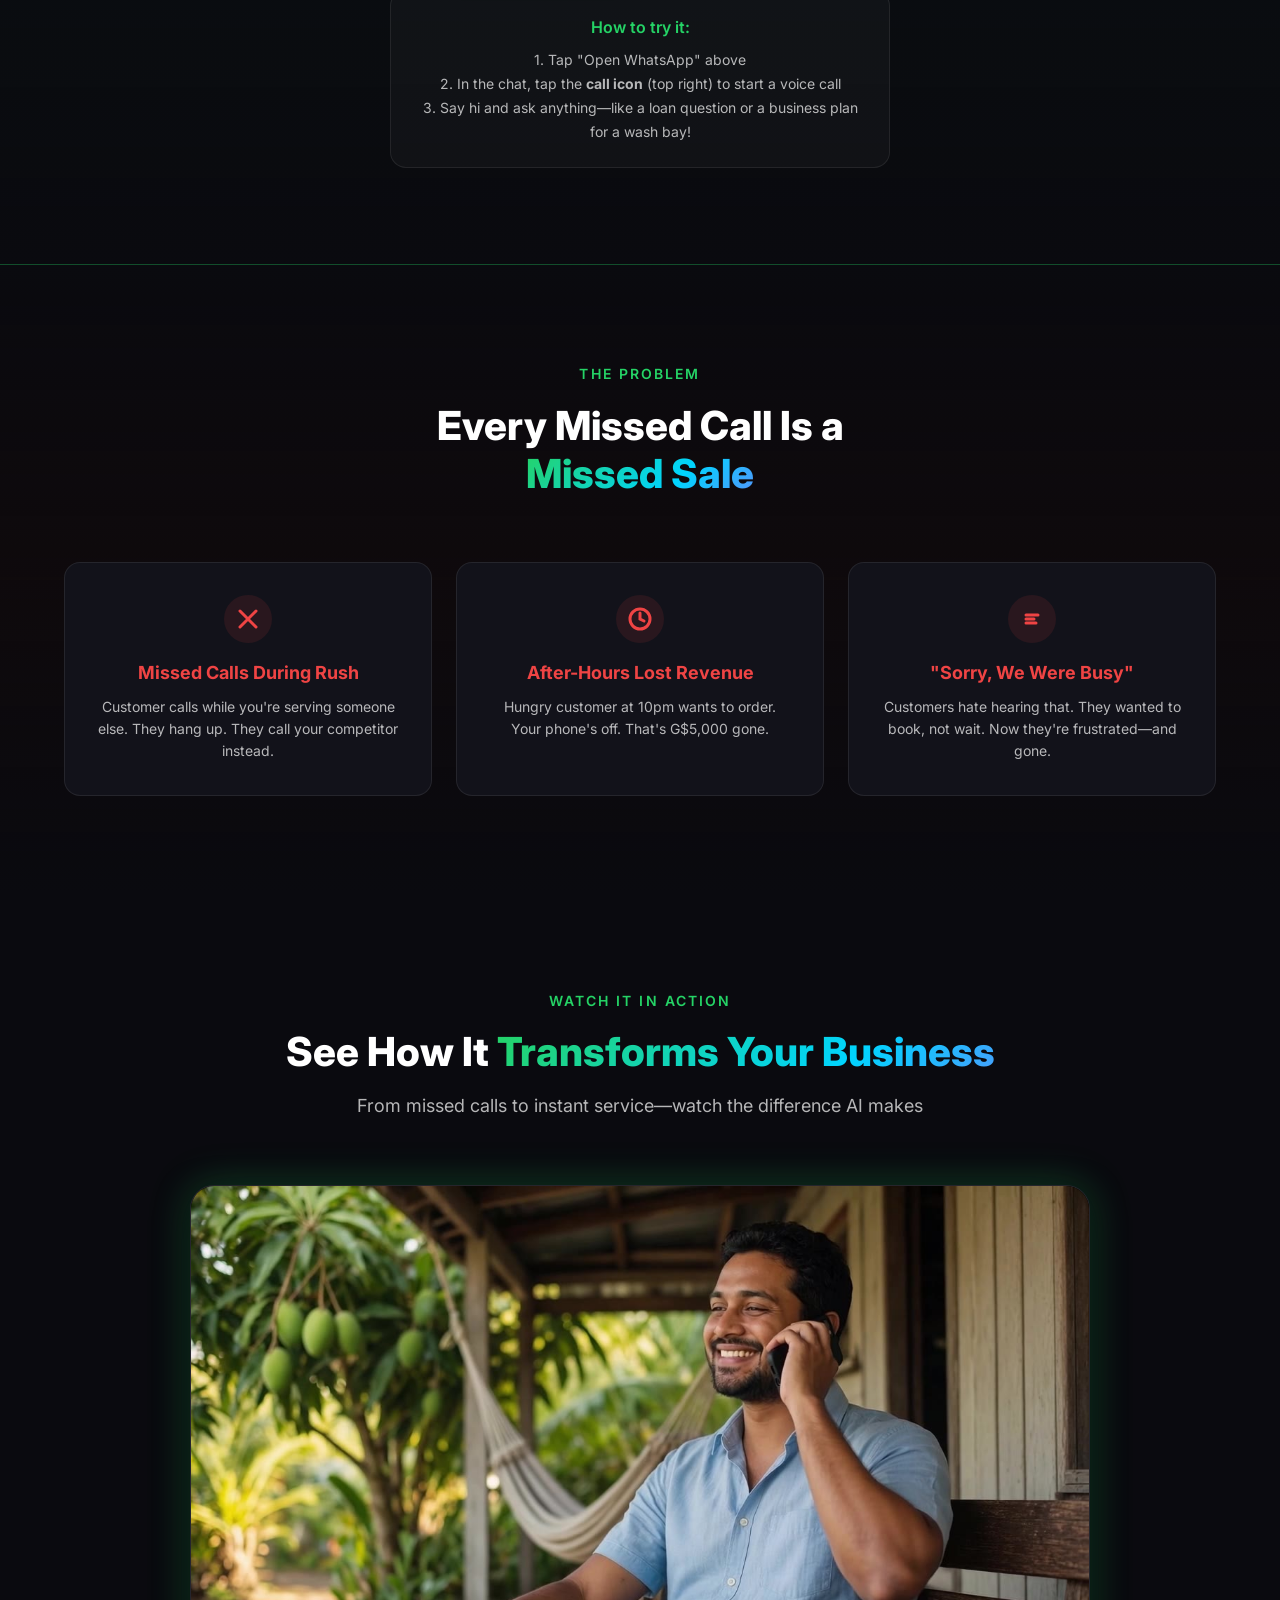
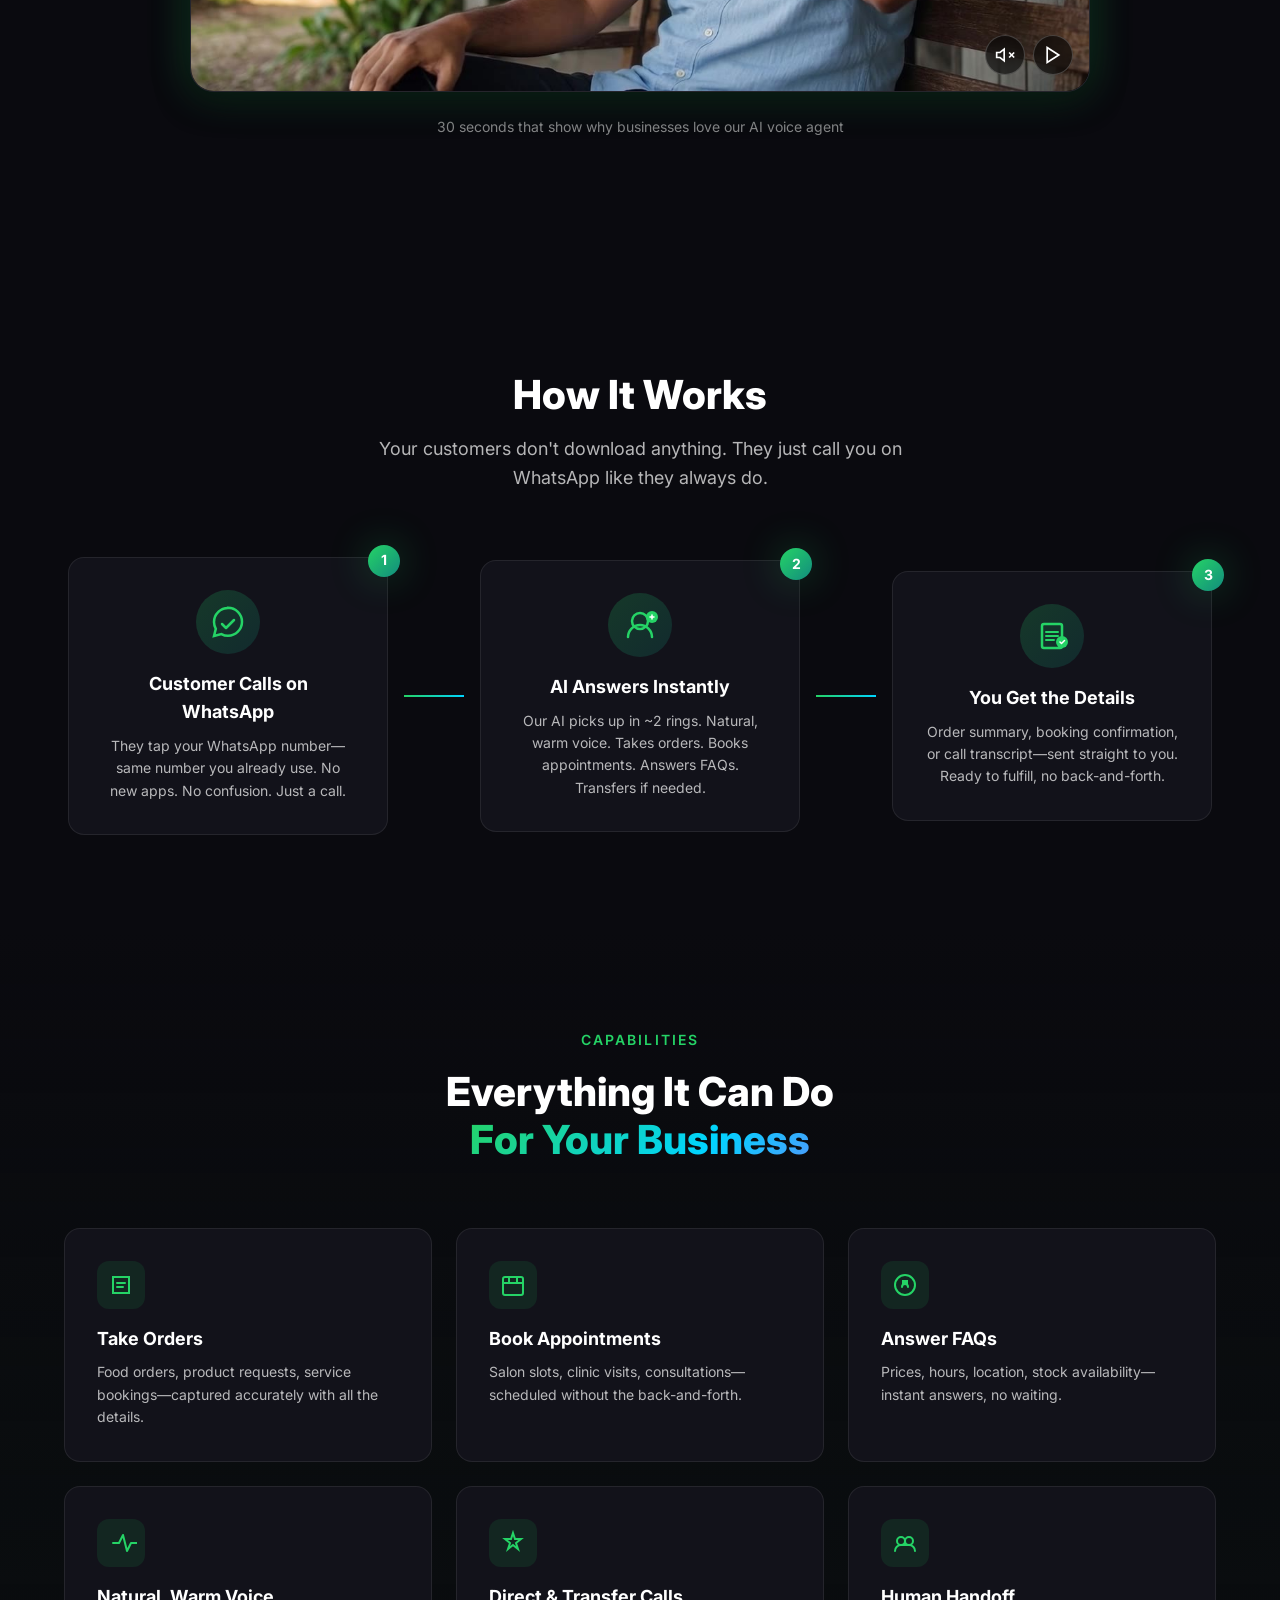
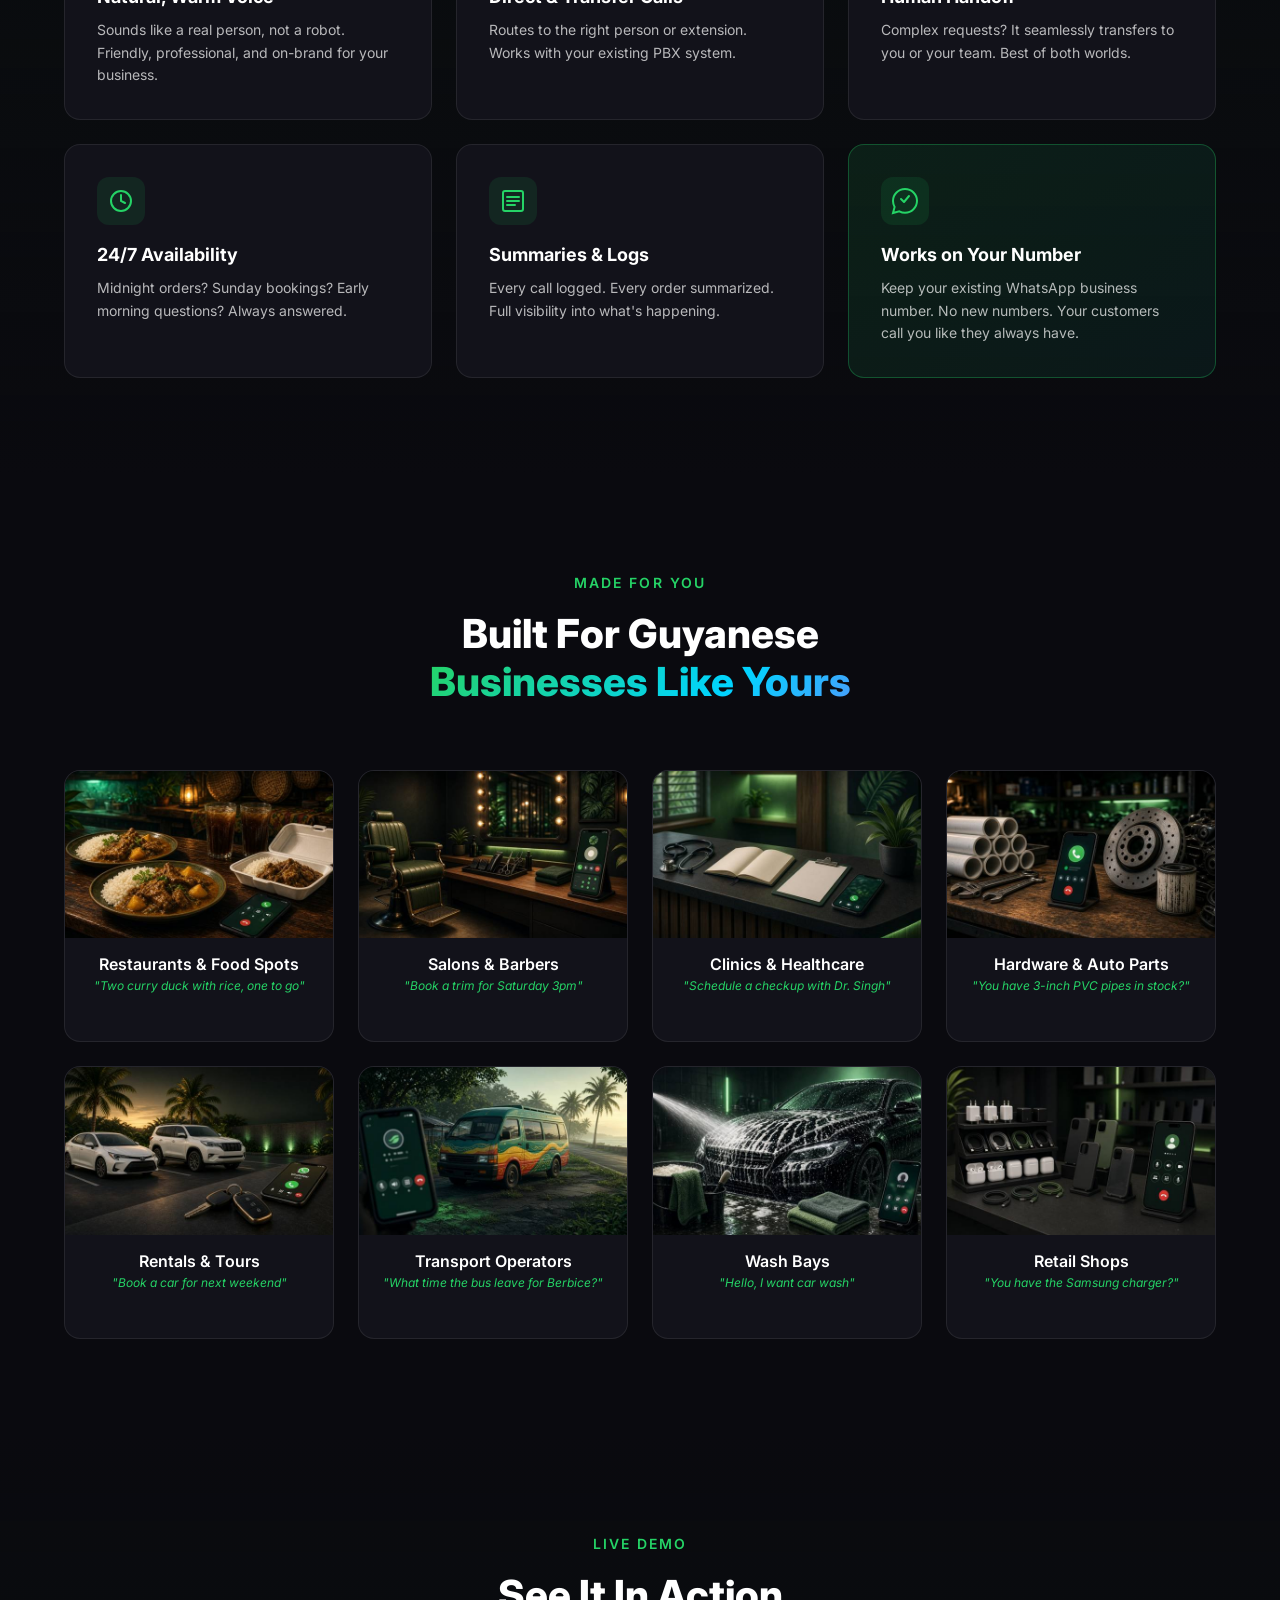
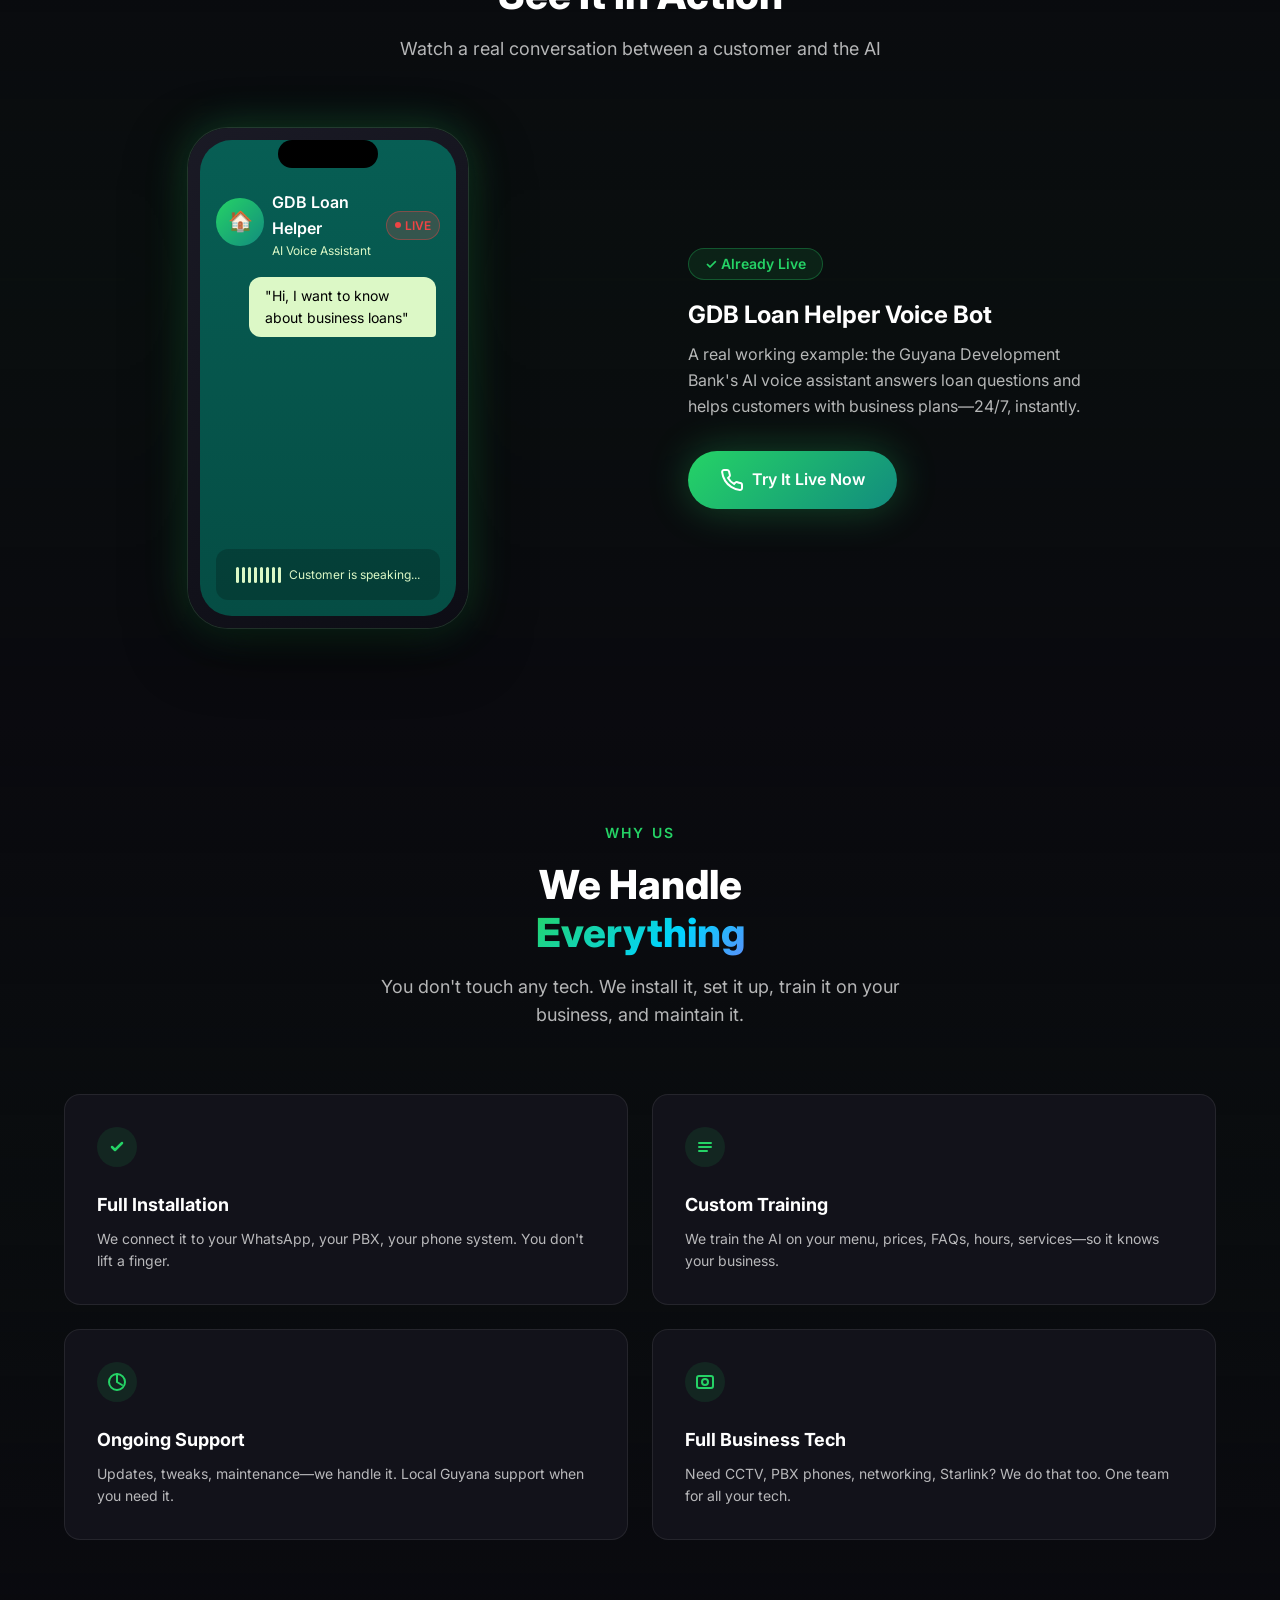
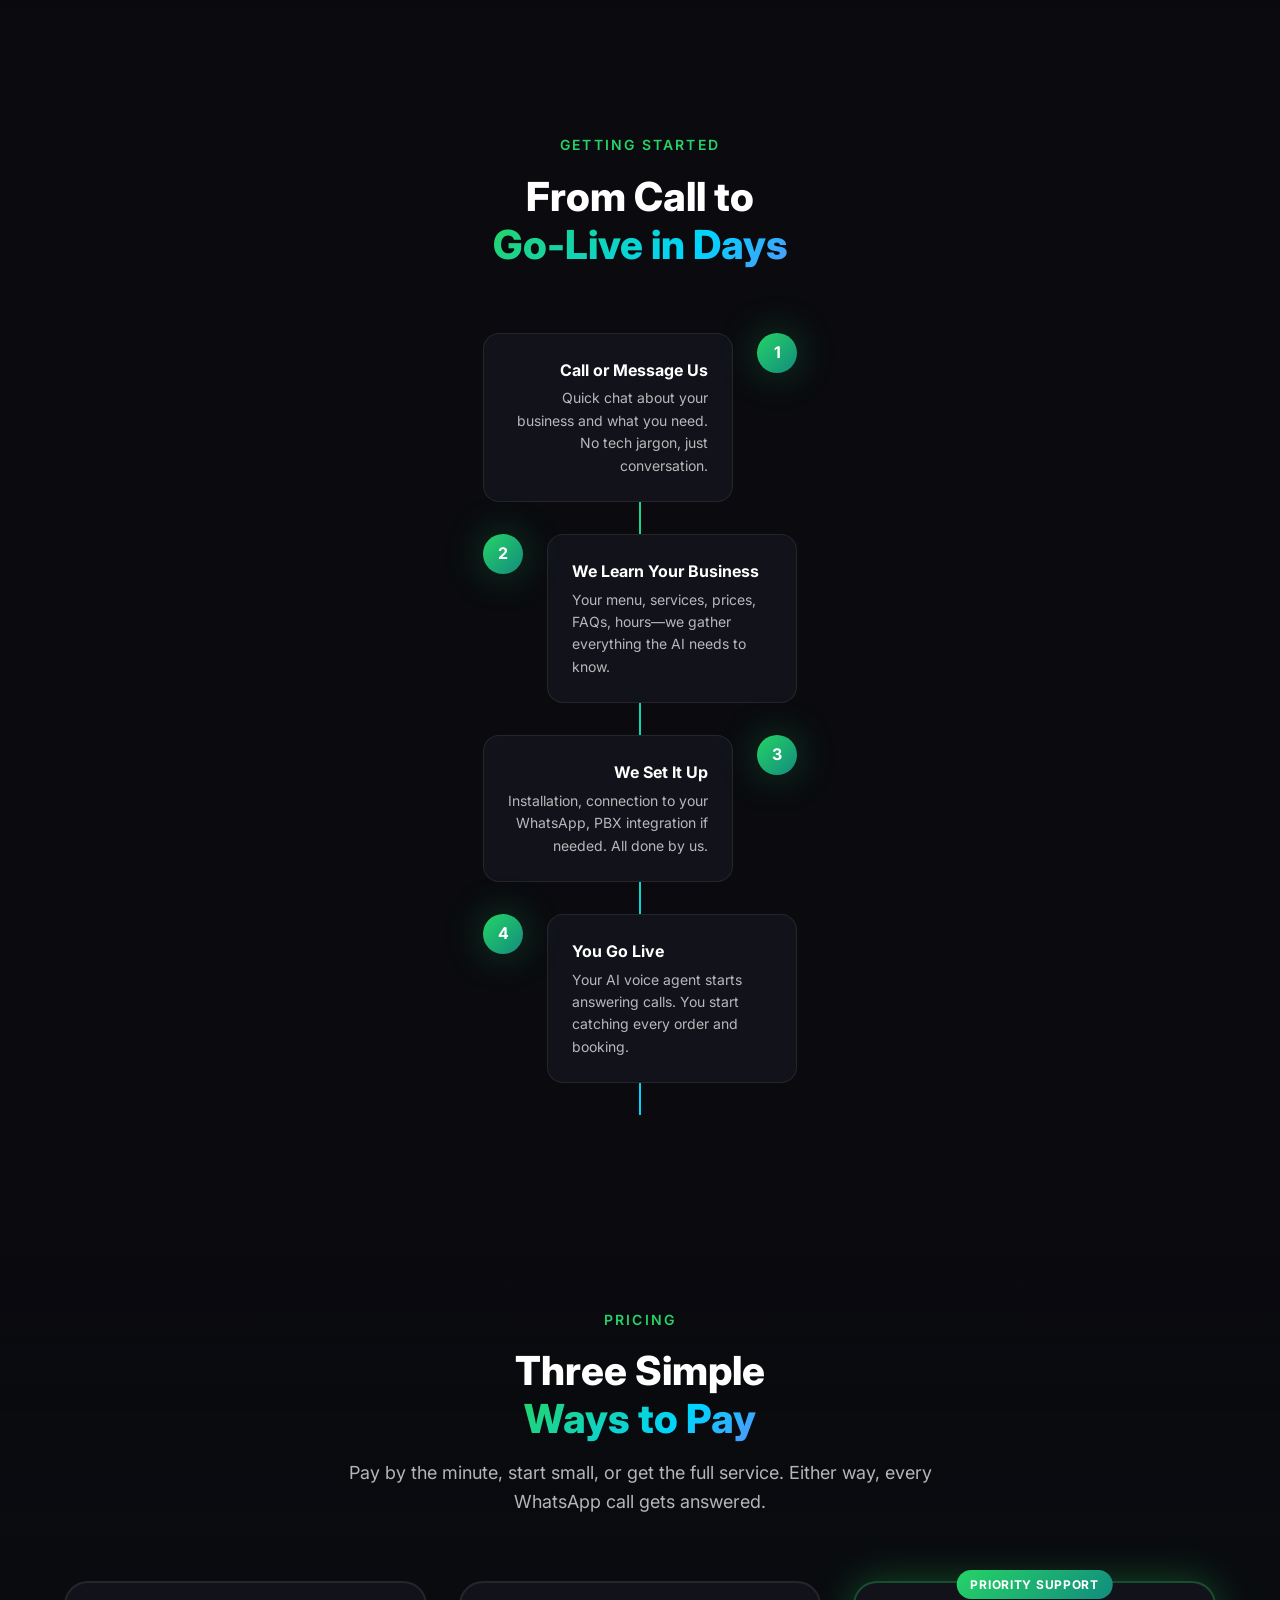
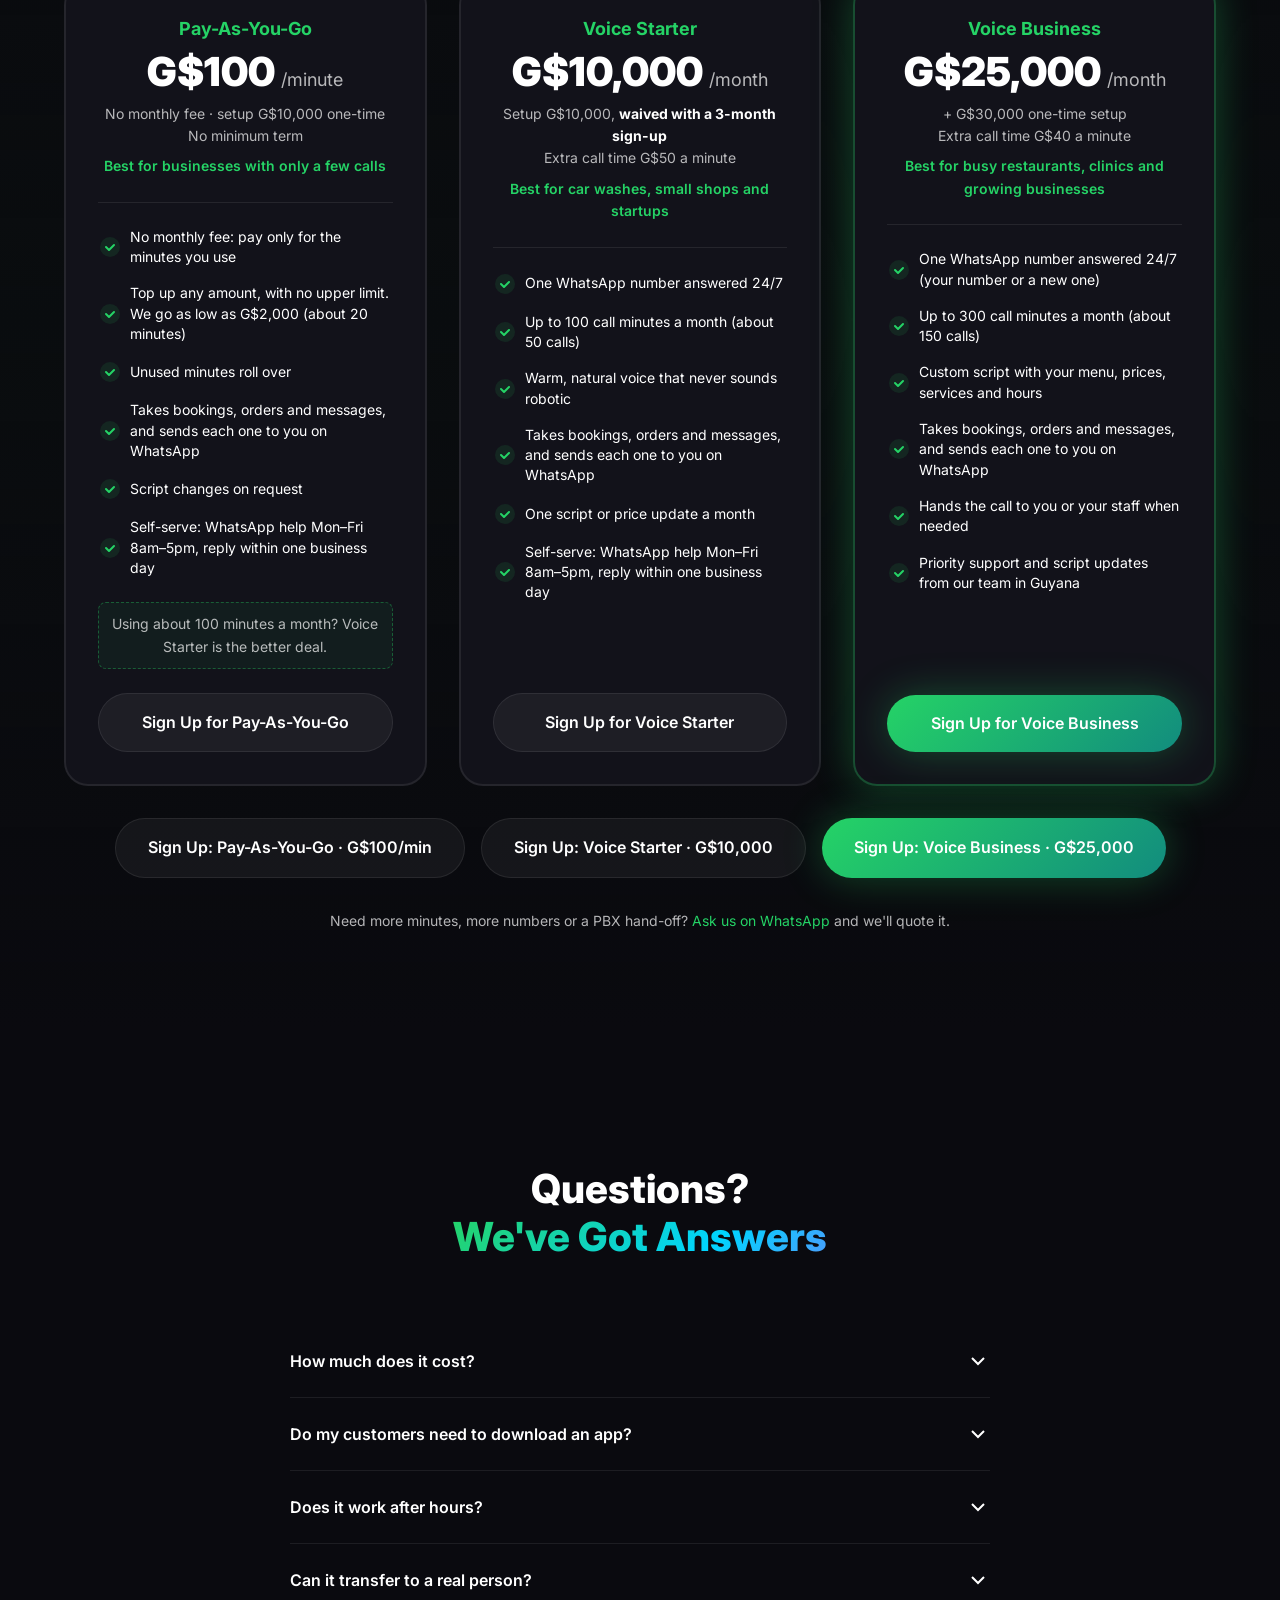
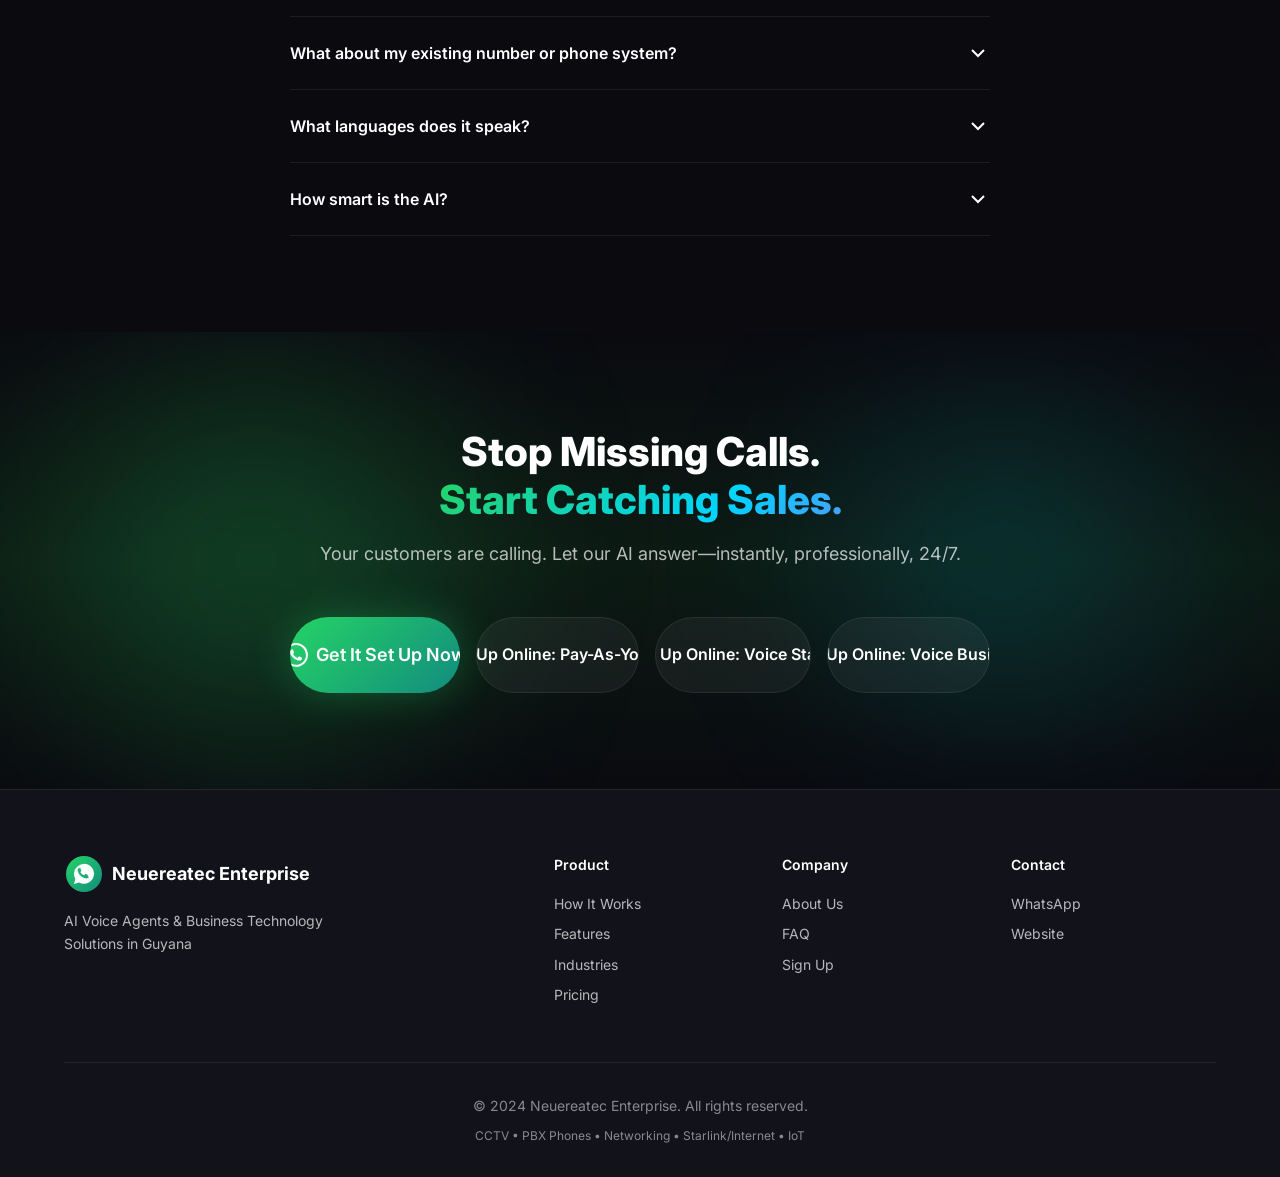
==== commit e70a33f6: "Pricing: add Pay-As-You-Go (G$100/min, top up any amount) as third card; sign-up buttons + FAQ" ====
--- a/index.html
+++ b/index.html
@@ -29,7 +29,7 @@
     <link rel="preconnect" href="https://fonts.gstatic.com" crossorigin>
     <link href="https://fonts.googleapis.com/css2?family=Inter:wght@400;500;600;700;800;900&display=swap" rel="stylesheet">
     
-    <link rel="stylesheet" href="styles.css?v=20261006c">
+    <link rel="stylesheet" href="styles.css?v=20261006d">
 </head>
 <body>
     <!-- Navigation -->
@@ -72,7 +72,7 @@
             <a href="#features">Features</a>
             <a href="#pricing">Pricing</a>
             <a href="#faq">FAQ</a>
-            <a href="#pricing">Pricing: from G$10,000/month</a>
+            <a href="#pricing">Pricing: G$100/min or from G$10,000/month</a>
             <a href="https://neuereatec.org/signup/?package=whatsapp-ai-voice" class="btn btn-primary">
                 Get Started
             </a>
@@ -814,13 +814,33 @@
             <div class="section-header">
                 <span class="section-label animate-on-scroll">Pricing</span>
                 <h2 class="section-title animate-on-scroll">
-                    Two Simple<br><span class="gradient-text">Monthly Packages</span>
+                    Three Simple<br><span class="gradient-text">Ways to Pay</span>
                 </h2>
                 <p class="section-subtitle animate-on-scroll">
-                    Start small, or get the full service. Either way, every WhatsApp call gets answered.
+                    Pay by the minute, start small, or get the full service. Either way, every WhatsApp call gets answered.
                 </p>
             </div>
-            <div class="pricing-grid">
+            <div class="pricing-grid pricing-grid-3">
+            <div class="pricing-card pricing-tier">
+                <div class="pricing-head">
+                    <p class="pricing-name">Pay-As-You-Go</p>
+                    <p class="pricing-price"><span class="pricing-amount">G$100</span><span class="pricing-per">/minute</span></p>
+                    <p class="pricing-setup">No monthly fee &middot; setup G$10,000 one-time<br>No minimum term</p>
+                    <p class="pricing-best">Best for businesses with only a few calls</p>
+                </div>
+                <div class="pricing-features">
+                        <div class="pricing-feature"><svg width="24" height="24" viewBox="0 0 24 24" fill="none" aria-hidden="true"><circle cx="12" cy="12" r="10" fill="rgba(37, 211, 102, 0.1)"/><path d="M8 12l3 3 5-5" stroke="#25D366" stroke-width="2" stroke-linecap="round" stroke-linejoin="round"/></svg><span>No monthly fee: pay only for the minutes you use</span></div>
+                        <div class="pricing-feature"><svg width="24" height="24" viewBox="0 0 24 24" fill="none" aria-hidden="true"><circle cx="12" cy="12" r="10" fill="rgba(37, 211, 102, 0.1)"/><path d="M8 12l3 3 5-5" stroke="#25D366" stroke-width="2" stroke-linecap="round" stroke-linejoin="round"/></svg><span>Top up any amount, with no upper limit. We go as low as G$2,000 (about 20 minutes)</span></div>
+                        <div class="pricing-feature"><svg width="24" height="24" viewBox="0 0 24 24" fill="none" aria-hidden="true"><circle cx="12" cy="12" r="10" fill="rgba(37, 211, 102, 0.1)"/><path d="M8 12l3 3 5-5" stroke="#25D366" stroke-width="2" stroke-linecap="round" stroke-linejoin="round"/></svg><span>Unused minutes roll over</span></div>
+                        <div class="pricing-feature"><svg width="24" height="24" viewBox="0 0 24 24" fill="none" aria-hidden="true"><circle cx="12" cy="12" r="10" fill="rgba(37, 211, 102, 0.1)"/><path d="M8 12l3 3 5-5" stroke="#25D366" stroke-width="2" stroke-linecap="round" stroke-linejoin="round"/></svg><span>Takes bookings, orders and messages, and sends each one to you on WhatsApp</span></div>
+                        <div class="pricing-feature"><svg width="24" height="24" viewBox="0 0 24 24" fill="none" aria-hidden="true"><circle cx="12" cy="12" r="10" fill="rgba(37, 211, 102, 0.1)"/><path d="M8 12l3 3 5-5" stroke="#25D366" stroke-width="2" stroke-linecap="round" stroke-linejoin="round"/></svg><span>Script changes on request</span></div>
+                        <div class="pricing-feature"><svg width="24" height="24" viewBox="0 0 24 24" fill="none" aria-hidden="true"><circle cx="12" cy="12" r="10" fill="rgba(37, 211, 102, 0.1)"/><path d="M8 12l3 3 5-5" stroke="#25D366" stroke-width="2" stroke-linecap="round" stroke-linejoin="round"/></svg><span>Self-serve: WhatsApp help Mon&ndash;Fri 8am&ndash;5pm, reply within one business day</span></div>
+                </div>
+                <p class="pricing-tip">Using about 100 minutes a month? Voice Starter is the better deal.</p>
+                <div class="pricing-cta">
+                    <a href="https://neuereatec.org/signup/?package=pay-per-use" class="btn btn-secondary btn-lg" id="pricingSignupPayg">Sign Up for Pay-As-You-Go</a>
+                </div>
+            </div>
             <div class="pricing-card pricing-tier">
                 <div class="pricing-head">
                     <p class="pricing-name">Voice Starter</p>
@@ -862,6 +882,7 @@
             </div>
             </div>
             <div class="signup-pair" id="pricingSignupPair">
+                <a href="https://neuereatec.org/signup/?package=pay-per-use" class="btn btn-secondary btn-lg" id="pairPayg">Sign Up: Pay-As-You-Go &middot; G$100/min</a>
                 <a href="https://neuereatec.org/signup/?package=voice-starter" class="btn btn-secondary btn-lg" id="pairStarter">Sign Up: Voice Starter &middot; G$10,000</a>
                 <a href="https://neuereatec.org/signup/?package=whatsapp-ai-voice" class="btn btn-primary btn-lg" id="pairBusiness">Sign Up: Voice Business &middot; G$25,000</a>
             </div>
@@ -887,7 +908,7 @@
                         </svg>
                     </button>
                     <div class="faq-answer">
-                        <p>Two packages. <strong>Voice Starter</strong> is G$10,000 a month for up to 100 call minutes (about 50 calls); the G$10,000 setup is waived when you sign up for 3 months, and extra minutes are G$50. <strong>Voice Business</strong> is G$25,000 a month plus G$30,000 setup, with 300 minutes (about 150 calls), priority support and hand-off to your staff; extra minutes are G$40. <a href="#pricing" style="color: var(--whatsapp-green);">Compare the packages</a>.</p>
+                        <p>Three options. <strong>Pay-As-You-Go</strong> has no monthly fee: G$100 per minute used. Top up any amount you like, for example G$5,000, G$10,000 or G$20,000, with no upper limit. We go as low as G$2,000 (about 20 minutes). Unused minutes roll over, setup is G$10,000 and there is no minimum term. <strong>Voice Starter</strong> is G$10,000 a month for up to 100 call minutes (about 50 calls); the G$10,000 setup is waived when you sign up for 3 months, and extra minutes are G$50. <strong>Voice Business</strong> is G$25,000 a month plus G$30,000 setup, with 300 minutes (about 150 calls), priority support and hand-off to your staff; extra minutes are G$40. At about 100 minutes a month, Voice Starter costs less than Pay-As-You-Go. <a href="#pricing" style="color: var(--whatsapp-green);">Compare the packages</a>.</p>
                     </div>
                 </div>
                 <div class="faq-item animate-on-scroll">
@@ -982,6 +1003,9 @@
                             <path d="M17.472 14.382c-.297-.149-1.758-.867-2.03-.967-.273-.099-.471-.148-.67.15-.197.297-.767.966-.94 1.164-.173.199-.347.223-.644.075-.297-.15-1.255-.463-2.39-1.475-.883-.788-1.48-1.761-1.653-2.059-.173-.297-.018-.458.13-.606.134-.133.298-.347.446-.52.149-.174.198-.298.298-.497.099-.198.05-.371-.025-.52-.075-.149-.669-1.612-.916-2.207-.242-.579-.487-.5-.669-.51-.173-.008-.371-.01-.57-.01-.198 0-.52.074-.792.372-.272.297-1.04 1.016-1.04 2.479 0 1.462 1.065 2.875 1.213 3.074.149.198 2.096 3.2 5.077 4.487.709.306 1.262.489 1.694.625.712.227 1.36.195 1.871.118.571-.085 1.758-.719 2.006-1.413.248-.694.248-1.289.173-1.413-.074-.124-.272-.198-.57-.347m-5.421 7.403h-.004a9.87 9.87 0 01-5.031-1.378l-.361-.214-3.741.982.998-3.648-.235-.374a9.86 9.86 0 01-1.51-5.26c.001-5.45 4.436-9.884 9.888-9.884 2.64 0 5.122 1.03 6.988 2.898a9.825 9.825 0 012.893 6.994c-.003 5.45-4.437 9.884-9.885 9.884m8.413-18.297A11.815 11.815 0 0012.05 0C5.495 0 .16 5.335.157 11.892c0 2.096.547 4.142 1.588 5.945L.057 24l6.305-1.654a11.882 11.882 0 005.683 1.448h.005c6.554 0 11.89-5.335 11.893-11.893a11.821 11.821 0 00-3.48-8.413z"/>
                         </svg>
                         Get It Set Up Now
+                    </a>
+                    <a href="https://neuereatec.org/signup/?package=pay-per-use" class="btn btn-secondary btn-lg" id="ctaSignupPayg">
+                        Sign Up Online: Pay-As-You-Go
                     </a>
                     <a href="https://neuereatec.org/signup/?package=voice-starter" class="btn btn-secondary btn-lg" id="ctaSignupStarter">
                         Sign Up Online: Voice Starter
--- a/styles.css
+++ b/styles.css
@@ -2711,3 +2711,10 @@
 .signup-pair { display: flex; flex-wrap: wrap; justify-content: center; gap: var(--spacing-md); margin-top: var(--spacing-xl); }
 .signup-pair .btn { justify-content: center; }
 @media (max-width: 600px) { .signup-pair .btn { width: 100%; } }
+
+/* Three pricing tiers */
+.pricing-grid.pricing-grid-3 { max-width: 1200px; }
+@media (min-width: 900px) and (max-width: 1099px) { .pricing-grid.pricing-grid-3 { grid-template-columns: 1fr 1fr; } .pricing-grid-3 > .pricing-card:first-child { grid-column: 1 / -1; } }
+@media (min-width: 1100px) { .pricing-grid.pricing-grid-3 { grid-template-columns: repeat(3, 1fr); } }
+.pricing-grid-3 .pricing-card.pricing-tier { padding: var(--spacing-xl); }
+.pricing-tip { font-size: var(--font-size-sm); color: var(--text-secondary); background: rgba(37, 211, 102, 0.06); border: 1px dashed rgba(37, 211, 102, 0.35); border-radius: var(--border-radius-sm); padding: 10px 12px; margin: -8px 0 var(--spacing-lg); text-align: center; }
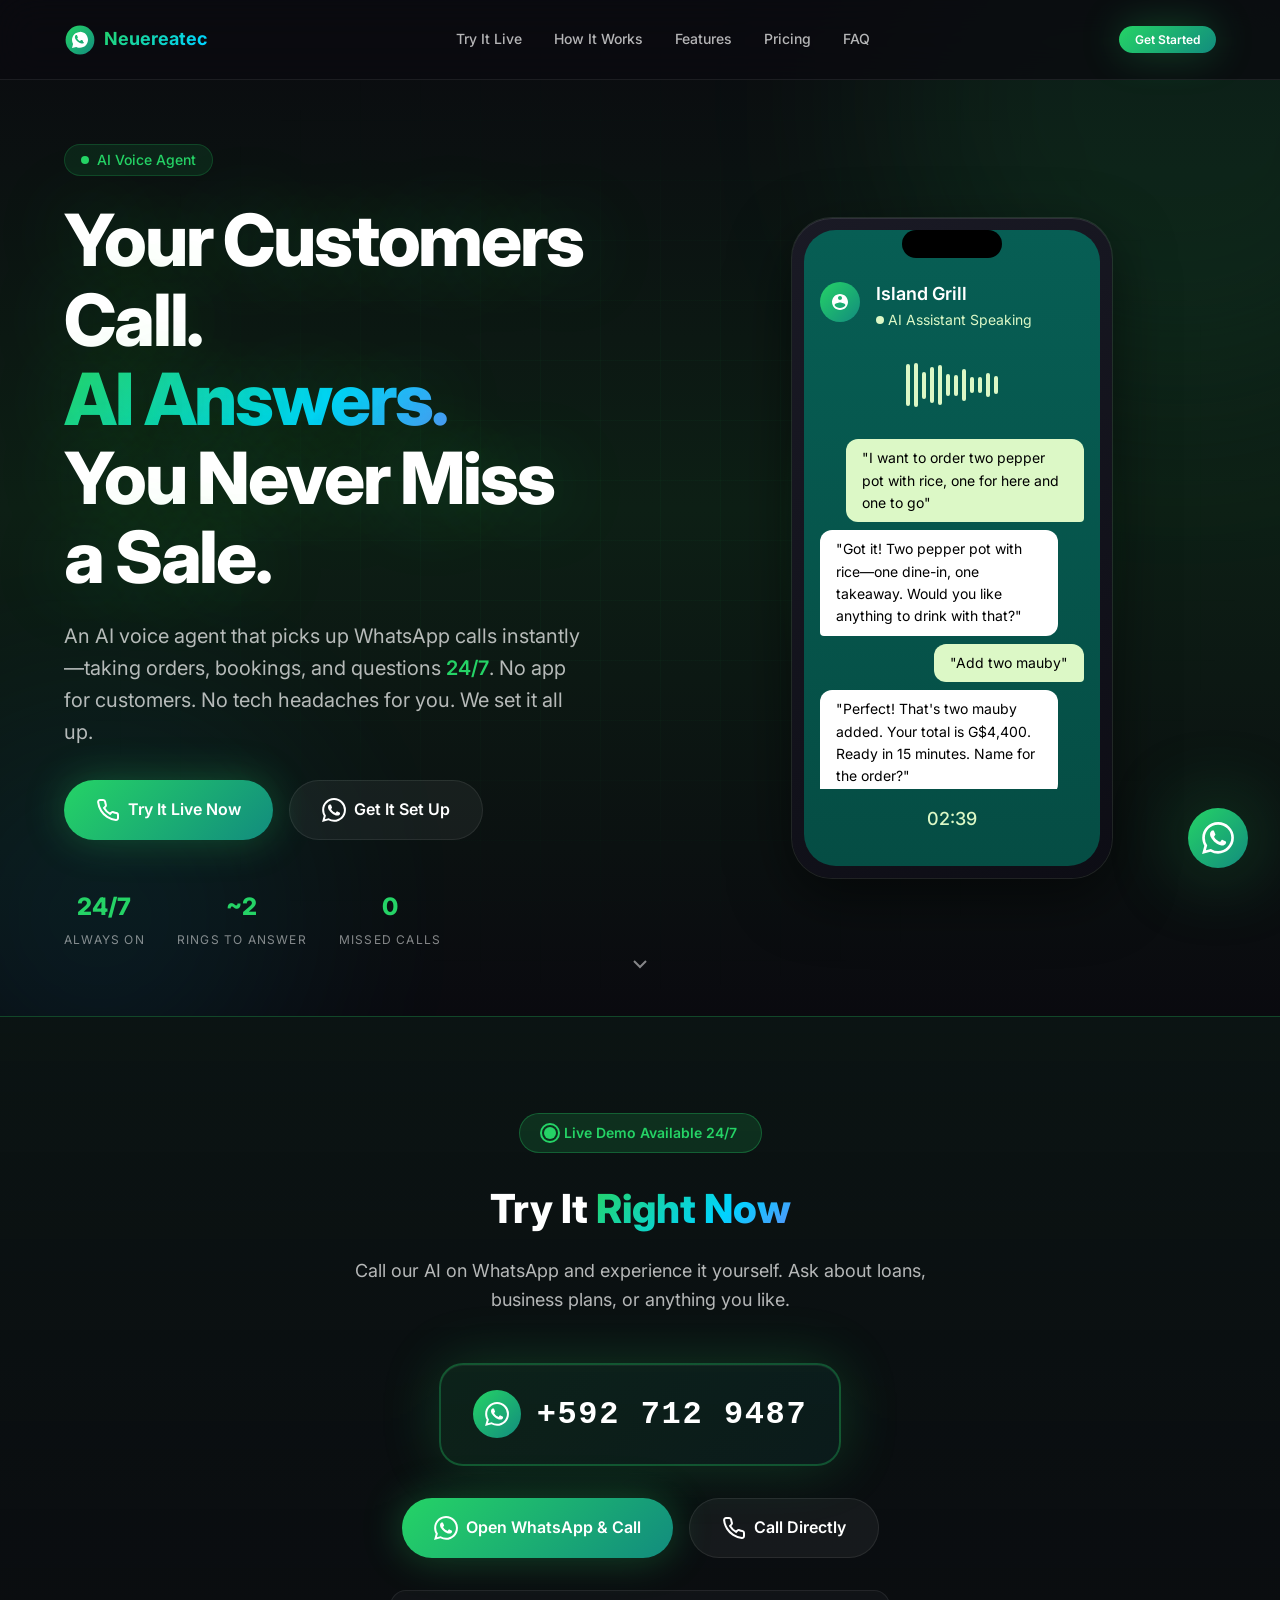
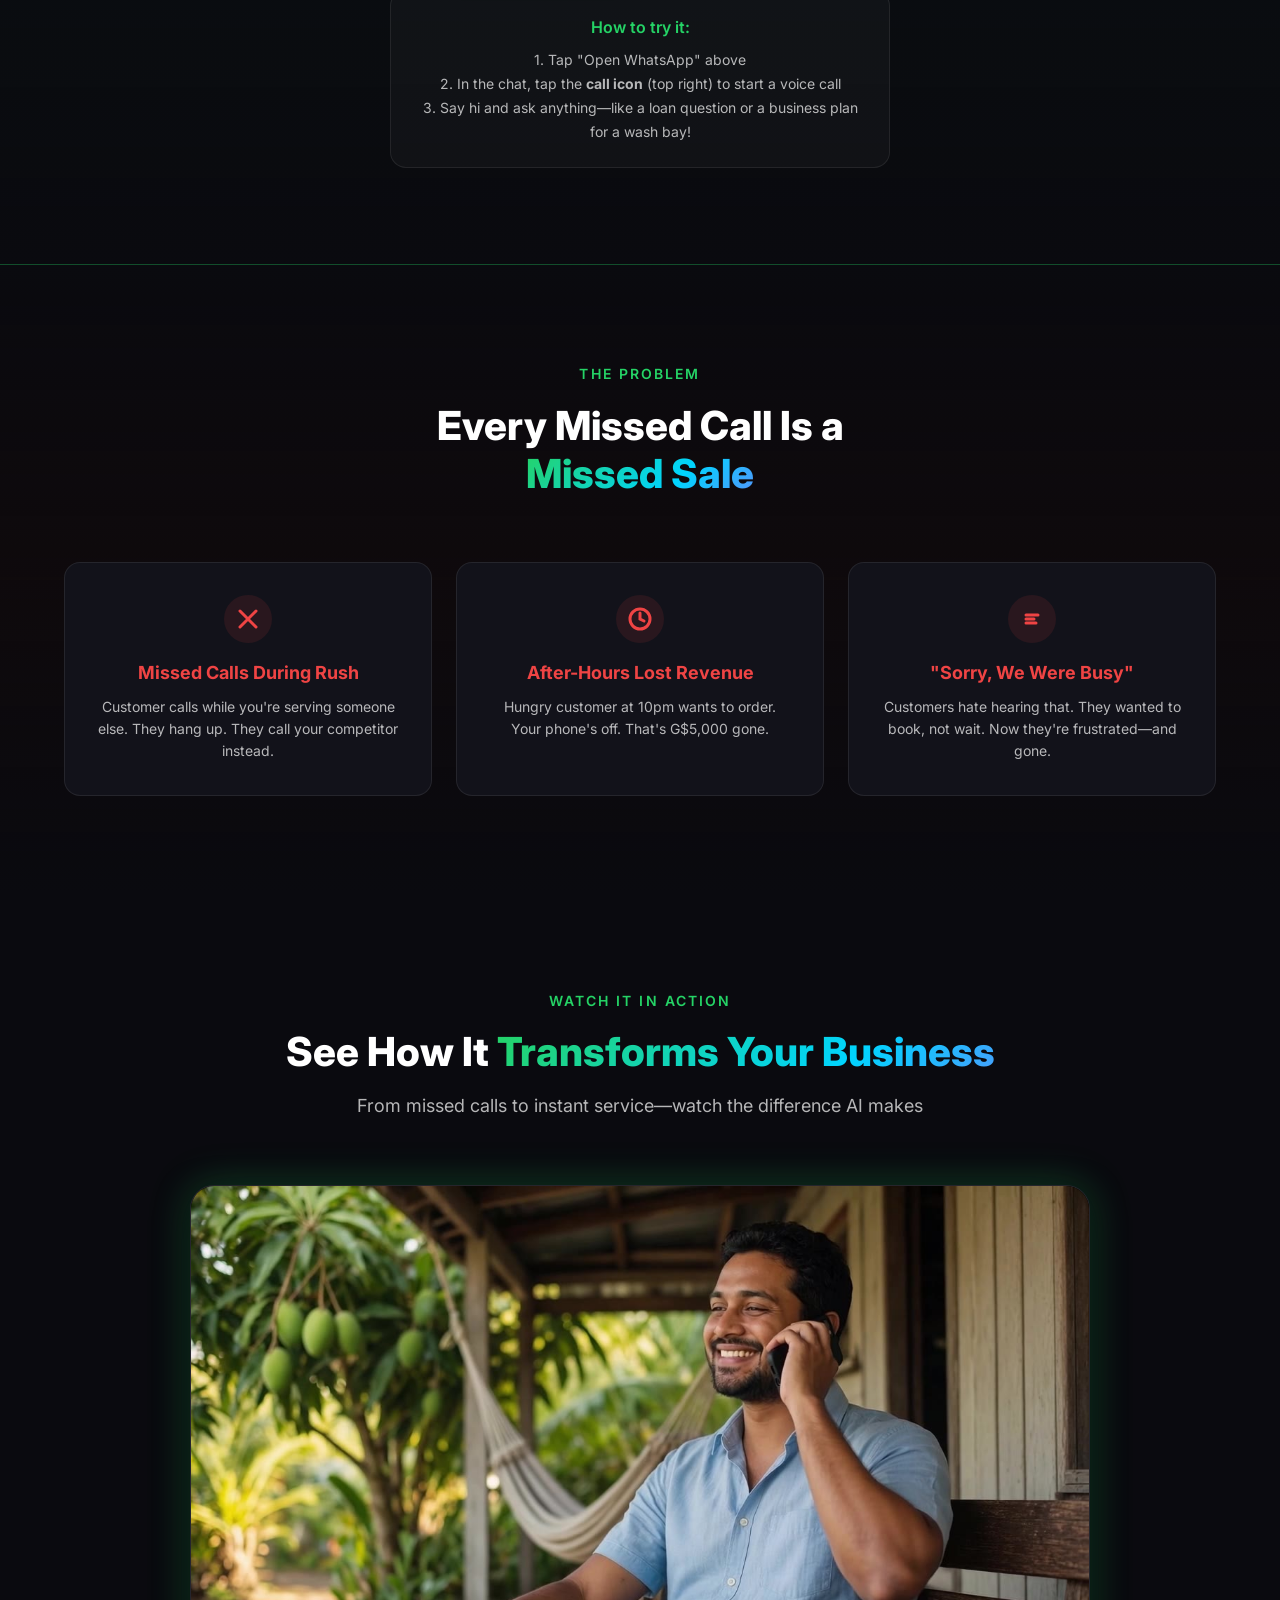
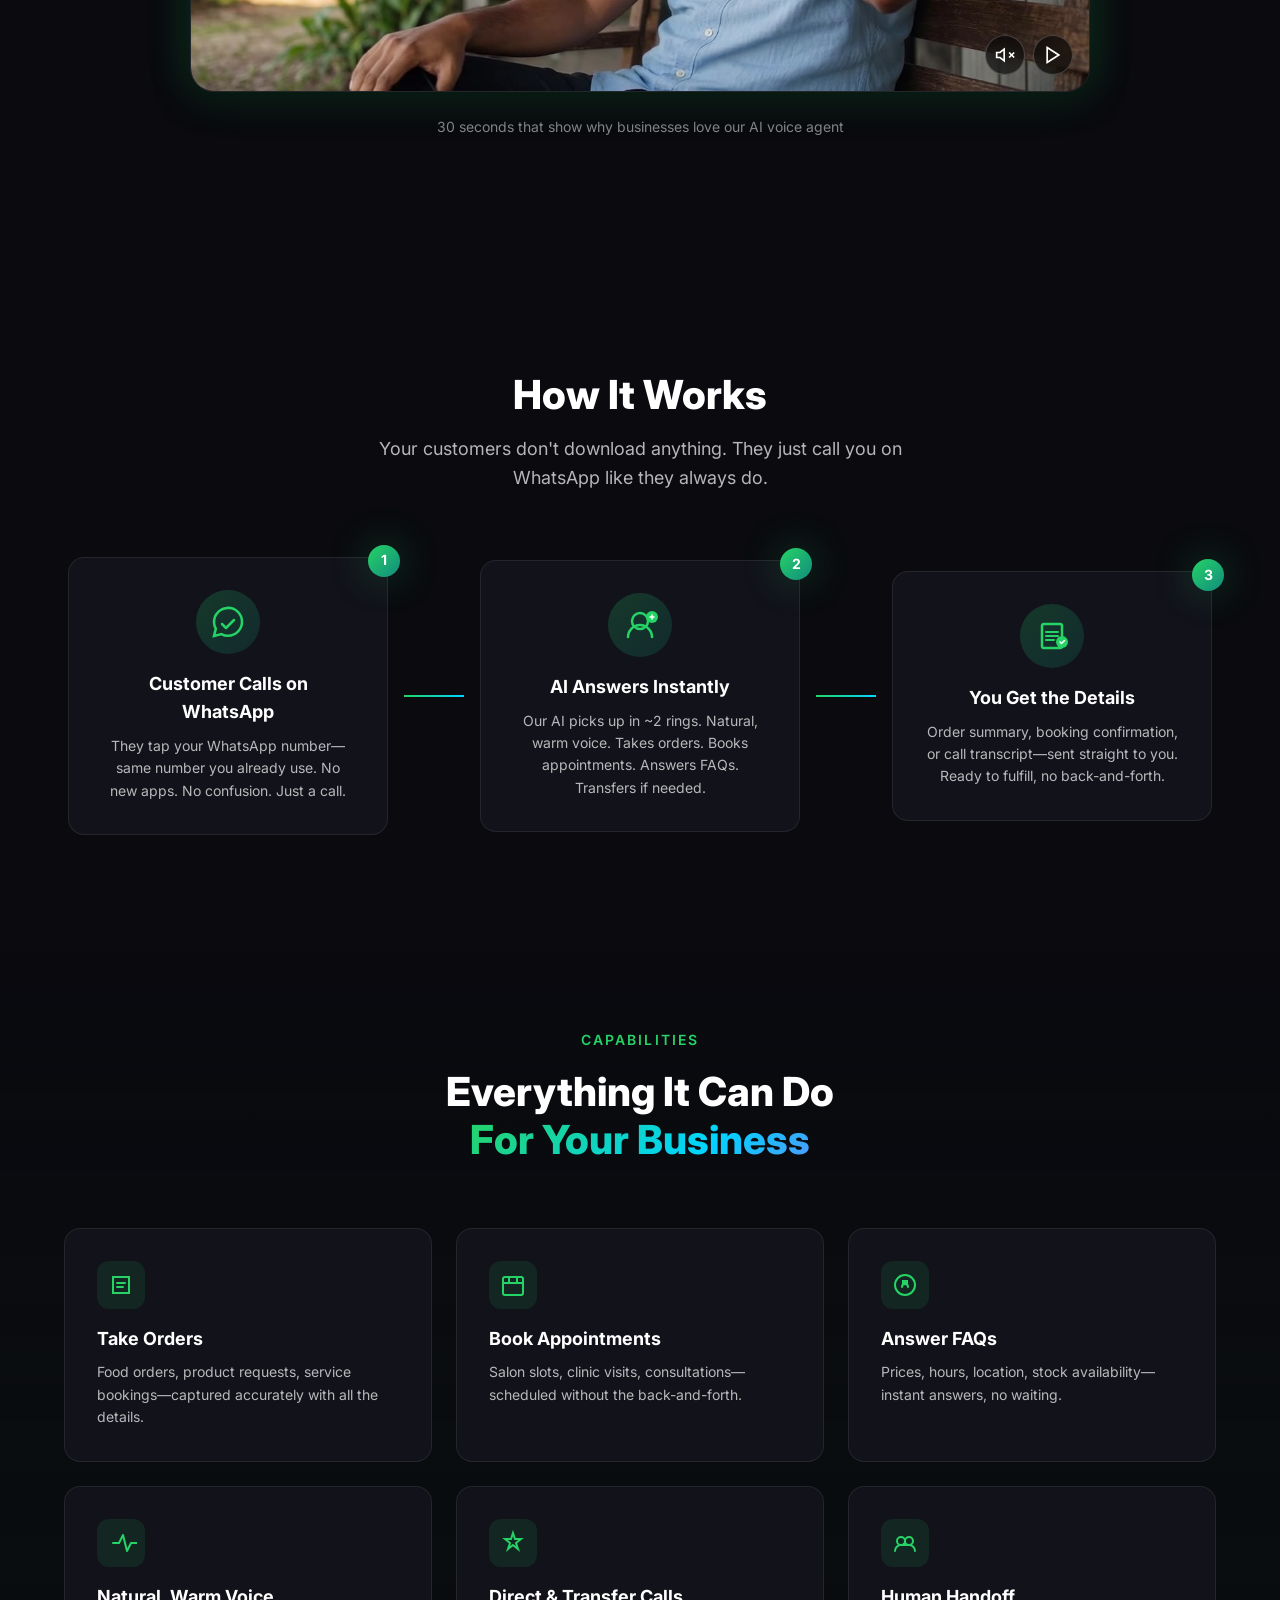
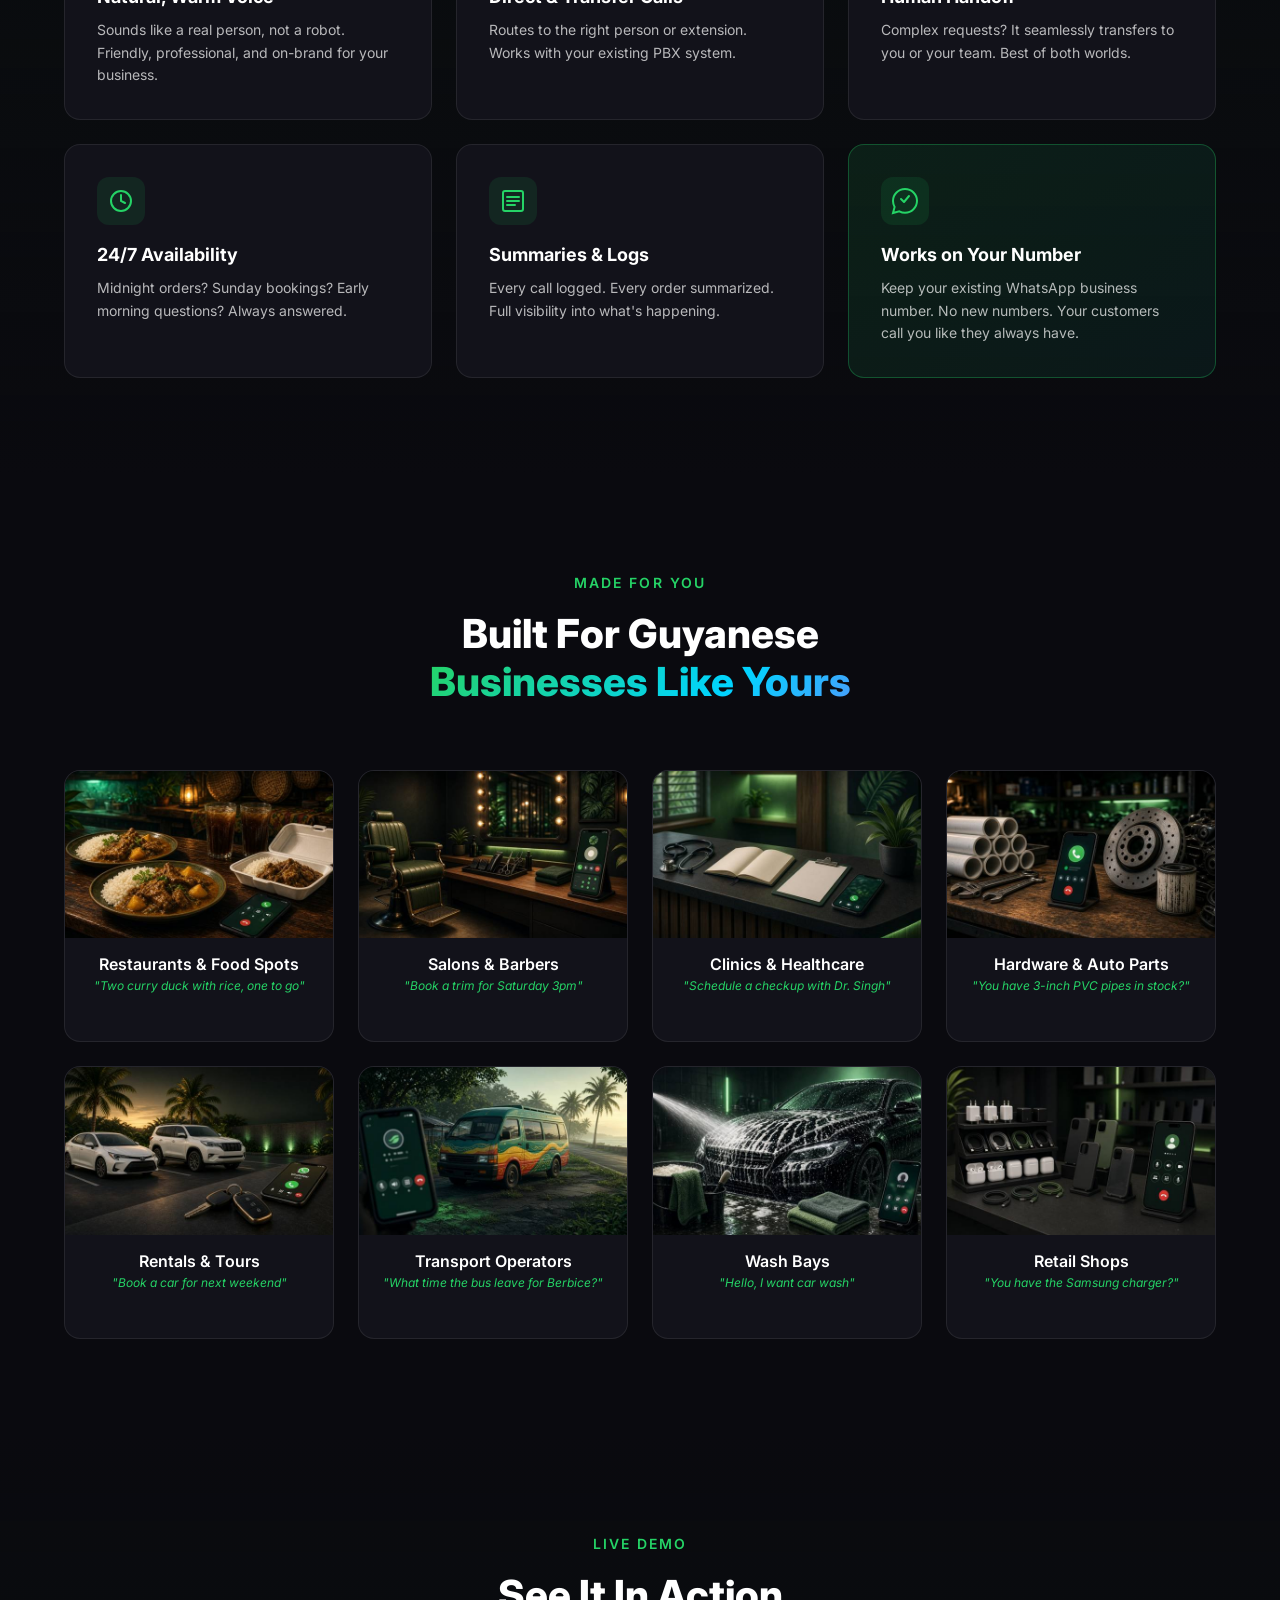
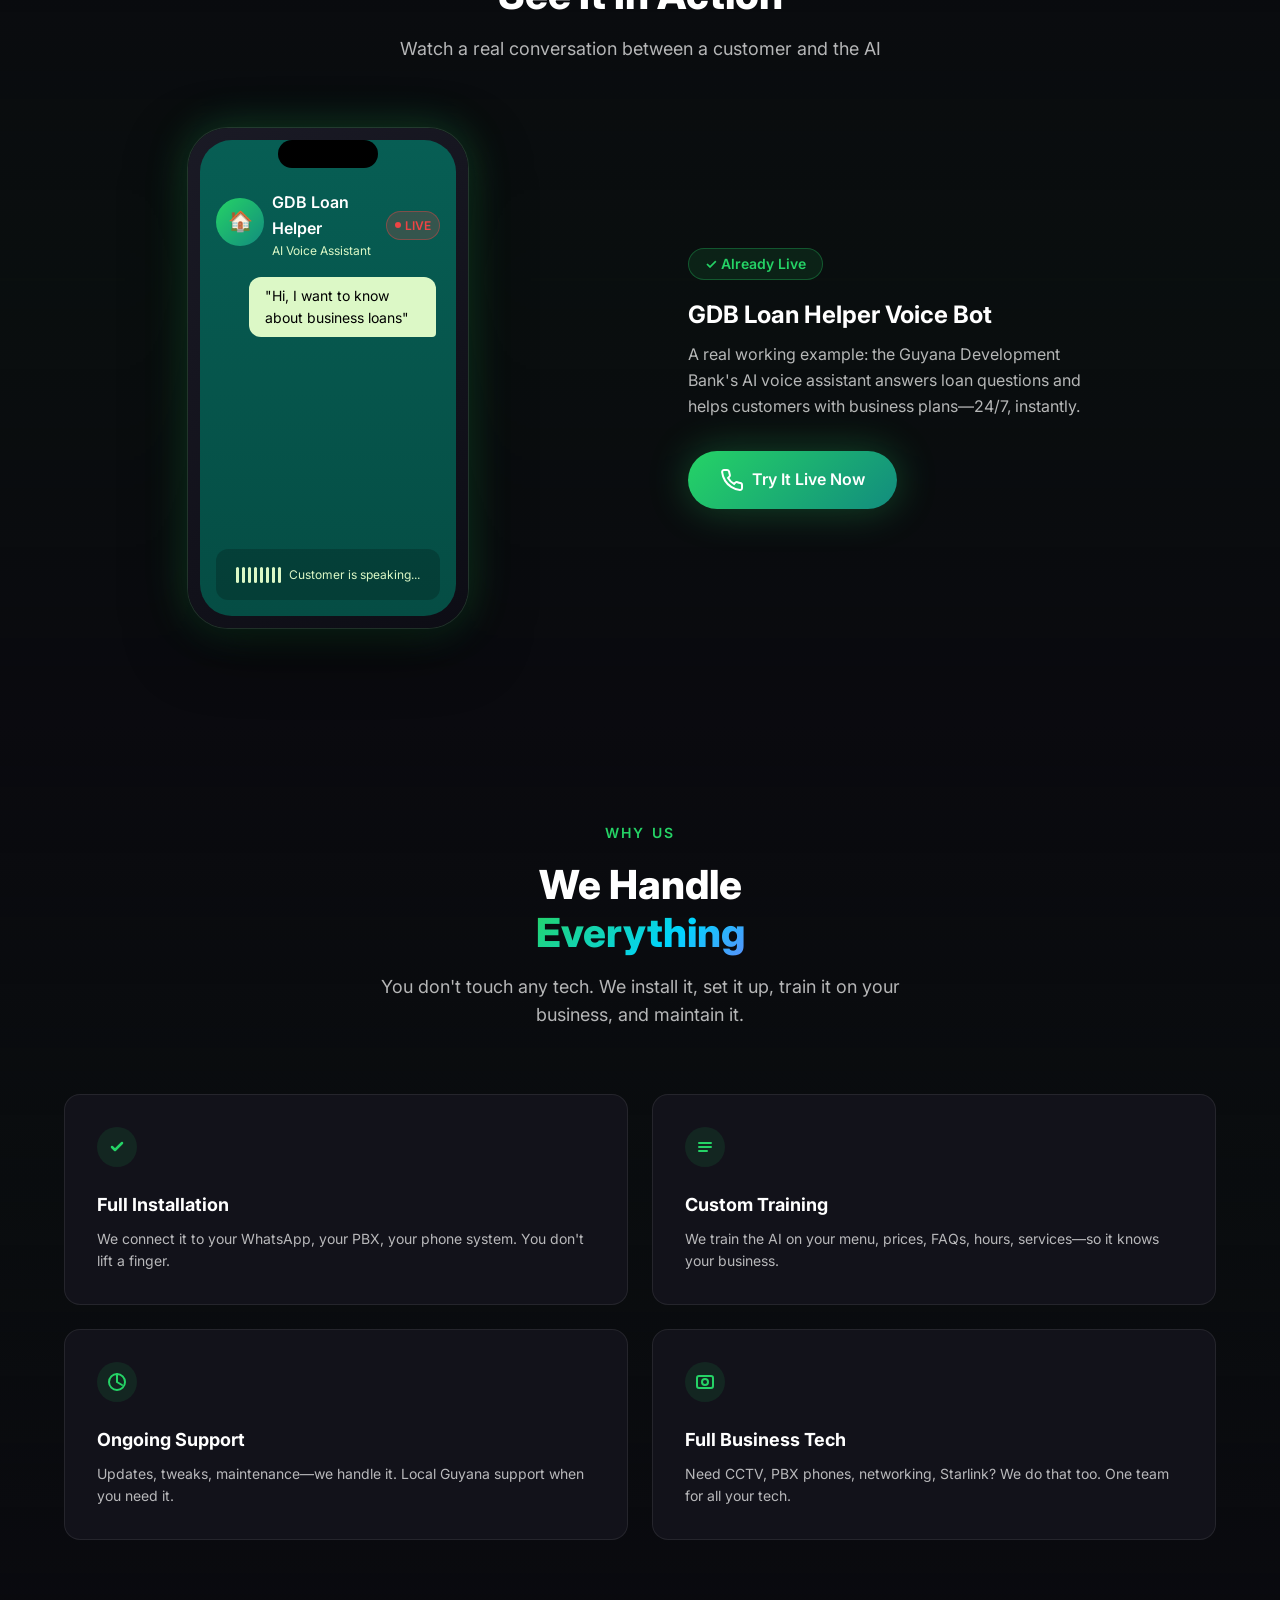
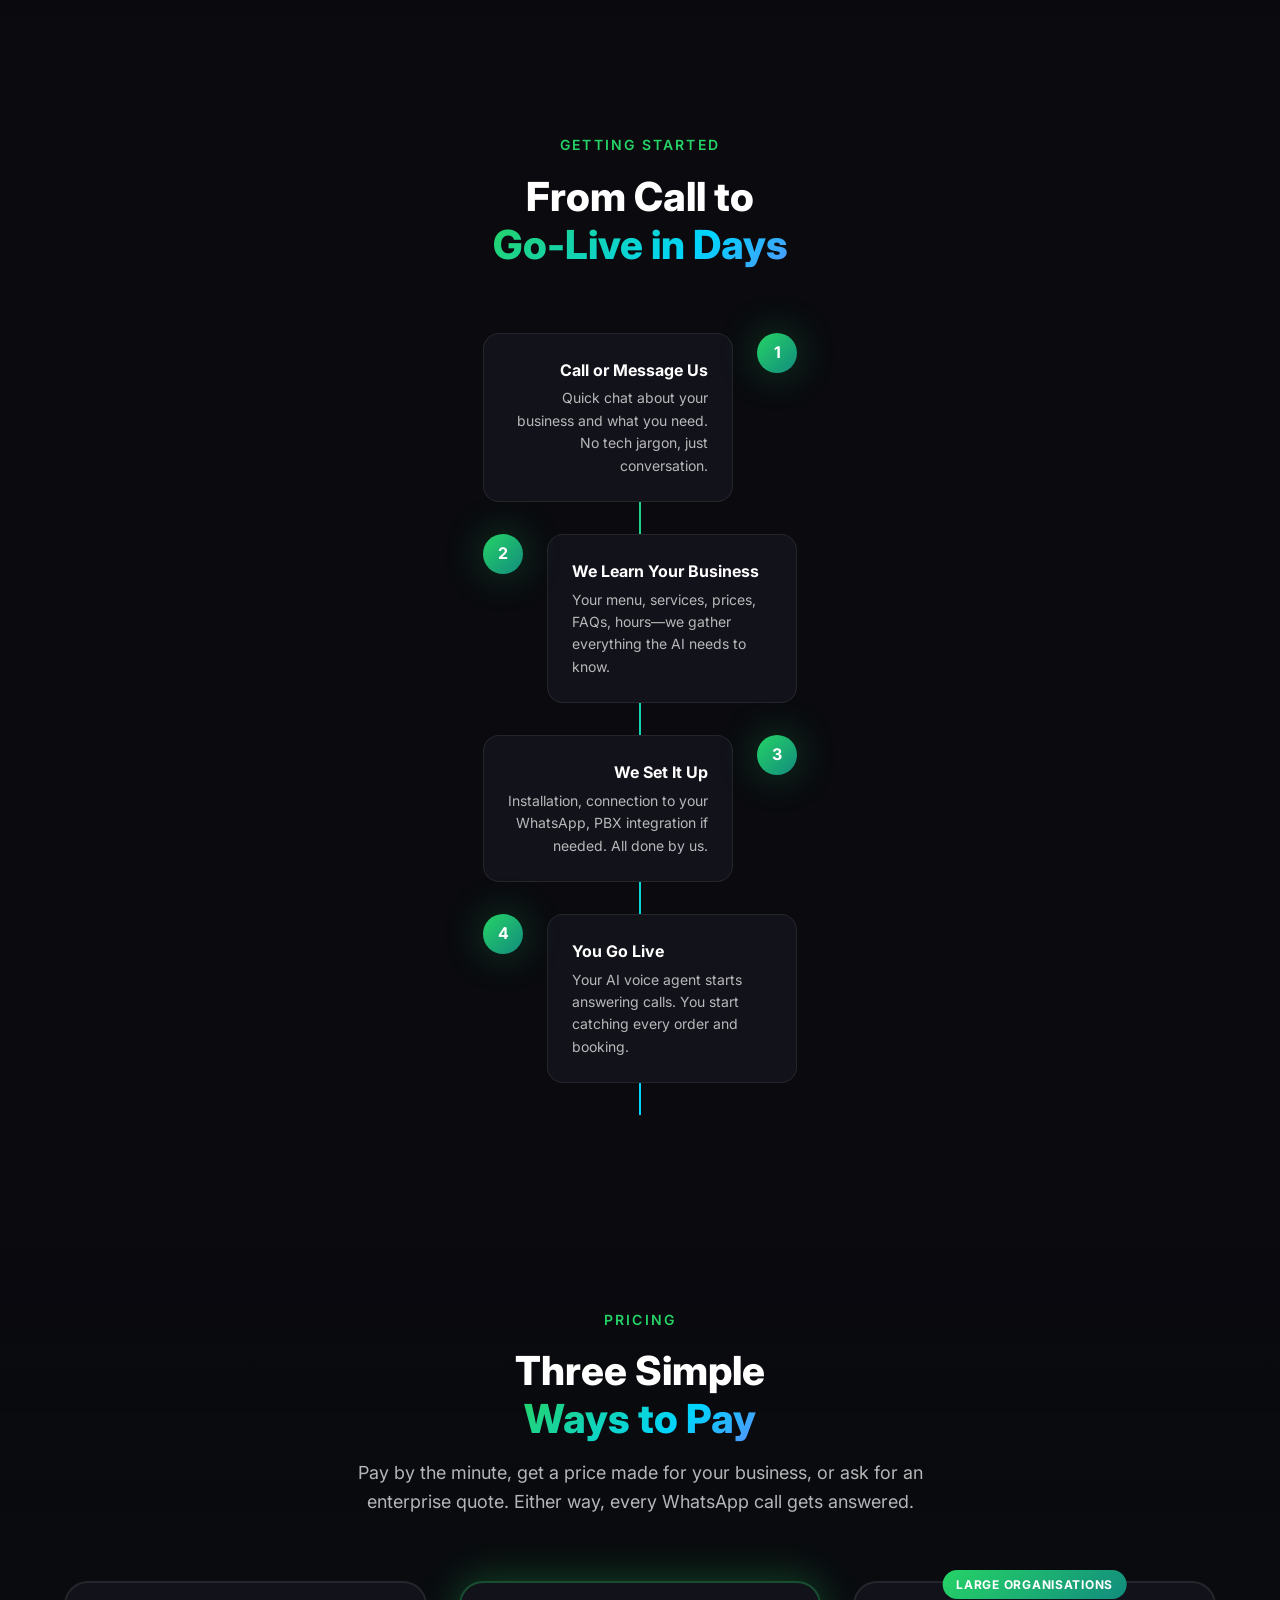
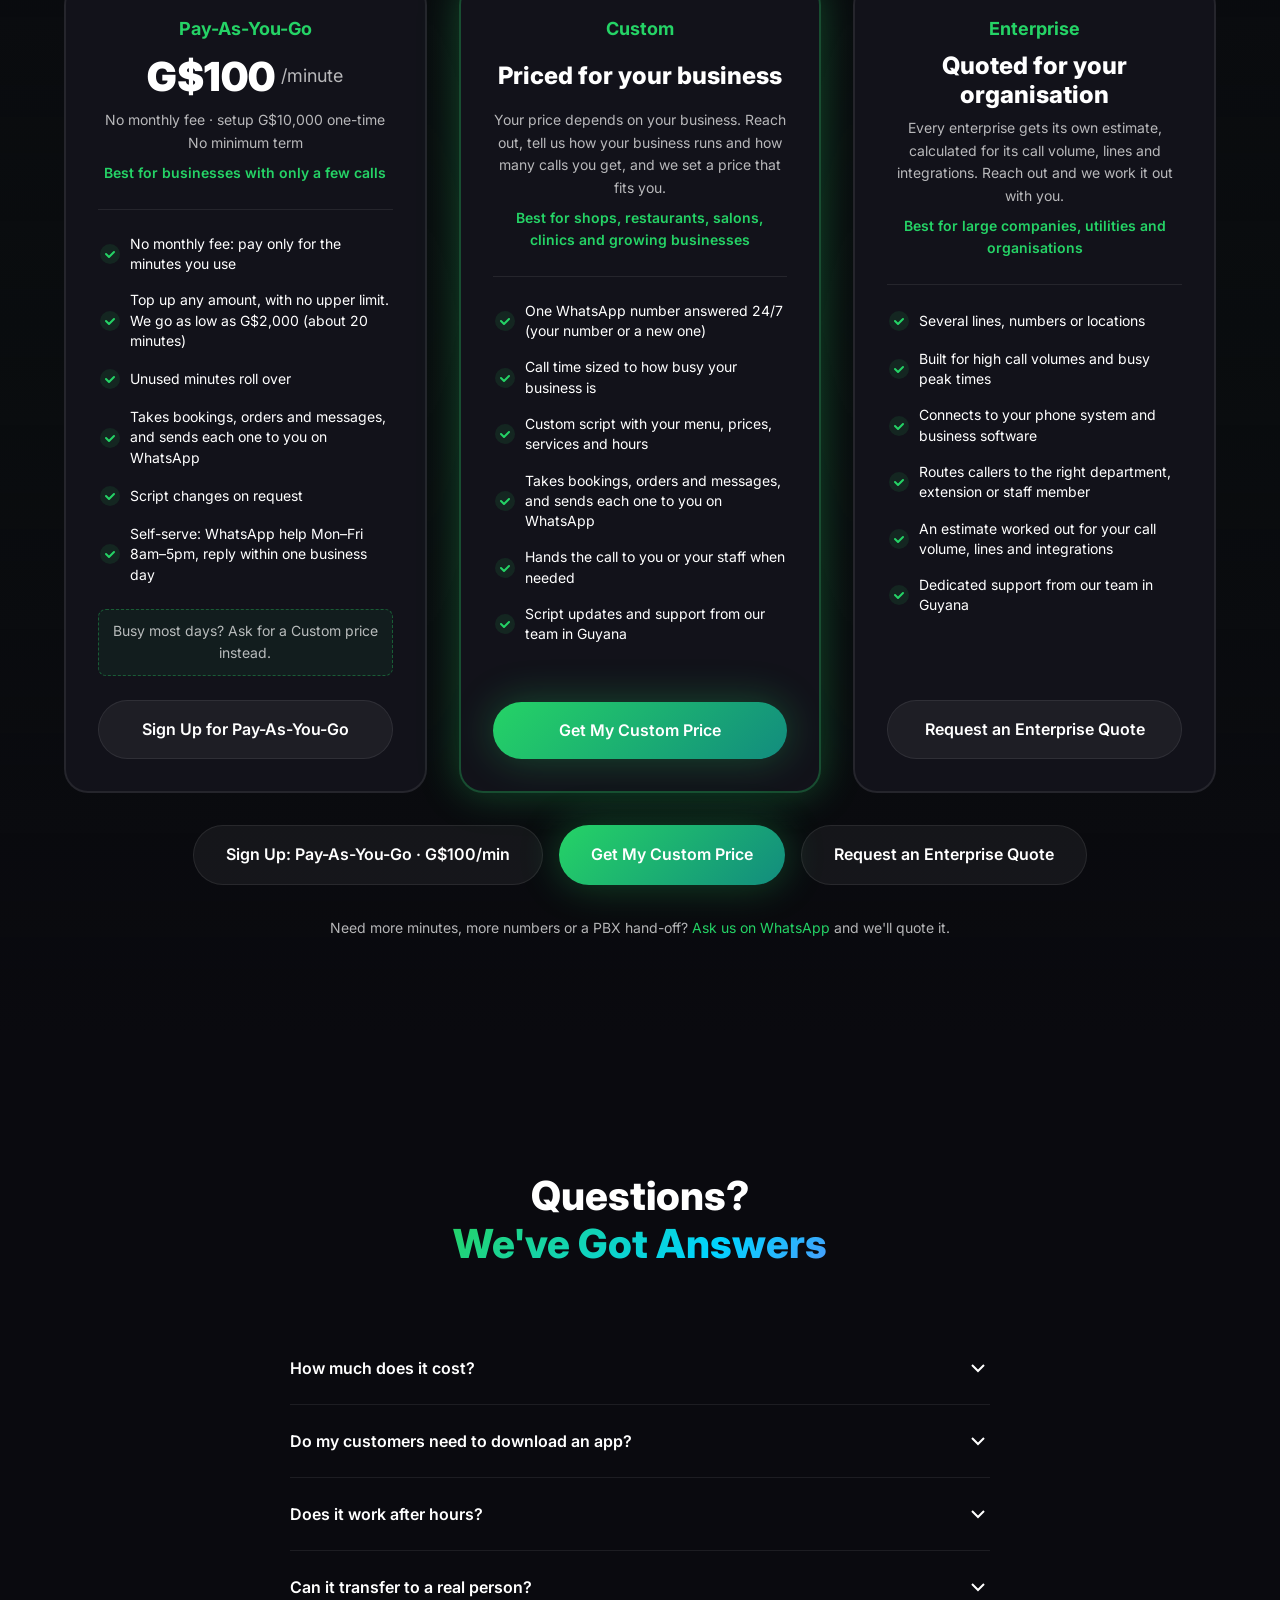
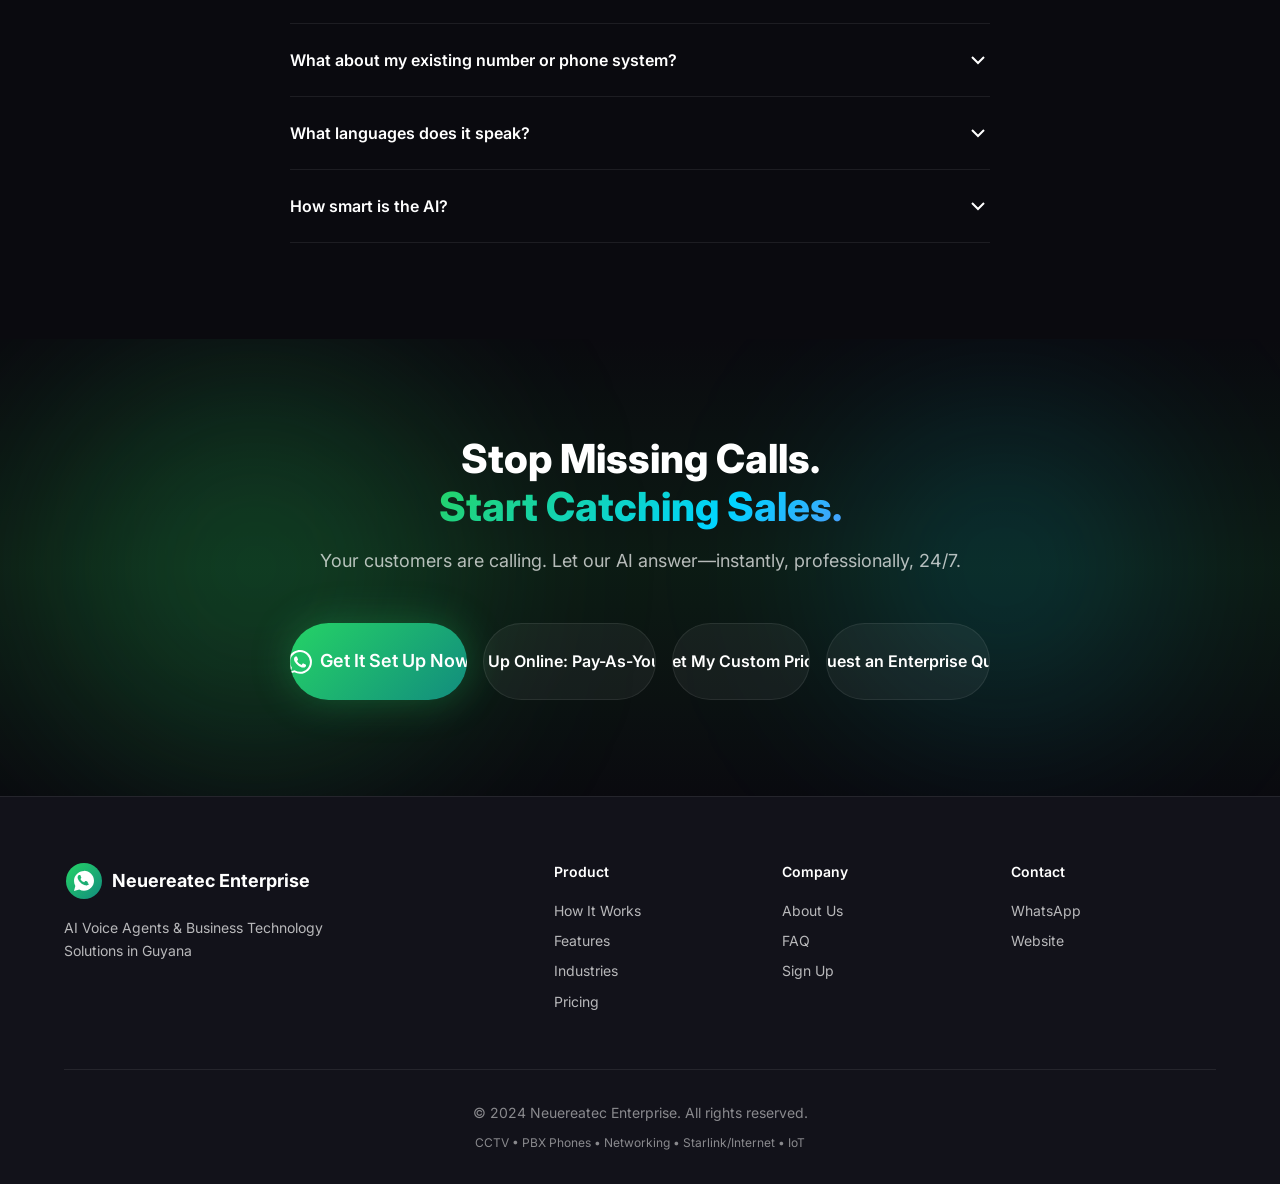
==== commit e4237805: "Pricing: Pay-As-You-Go + Custom (priced per business) + Enterprise (quote); no prices on Custom/Ente" ====
--- a/index.html
+++ b/index.html
@@ -29,7 +29,7 @@
     <link rel="preconnect" href="https://fonts.gstatic.com" crossorigin>
     <link href="https://fonts.googleapis.com/css2?family=Inter:wght@400;500;600;700;800;900&display=swap" rel="stylesheet">
     
-    <link rel="stylesheet" href="styles.css?v=20261006d">
+    <link rel="stylesheet" href="styles.css?v=20261006e">
 </head>
 <body>
     <!-- Navigation -->
@@ -57,7 +57,7 @@
                 <a href="#pricing">Pricing</a>
                 <a href="#faq">FAQ</a>
             </div>
-            <a href="https://neuereatec.org/signup/?package=whatsapp-ai-voice" class="nav-cta btn btn-primary btn-sm">
+            <a href="https://neuereatec.org/signup/?package=custom" class="nav-cta btn btn-primary btn-sm">
                 Get Started
             </a>
             <button class="nav-toggle" id="navToggle" aria-label="Toggle navigation">
@@ -72,8 +72,8 @@
             <a href="#features">Features</a>
             <a href="#pricing">Pricing</a>
             <a href="#faq">FAQ</a>
-            <a href="#pricing">Pricing: G$100/min or from G$10,000/month</a>
-            <a href="https://neuereatec.org/signup/?package=whatsapp-ai-voice" class="btn btn-primary">
+            <a href="#pricing">Plans &amp; pricing</a>
+            <a href="https://neuereatec.org/signup/?package=custom" class="btn btn-primary">
                 Get Started
             </a>
         </div>
@@ -817,7 +817,7 @@
                     Three Simple<br><span class="gradient-text">Ways to Pay</span>
                 </h2>
                 <p class="section-subtitle animate-on-scroll">
-                    Pay by the minute, start small, or get the full service. Either way, every WhatsApp call gets answered.
+                    Pay by the minute, get a price made for your business, or ask for an enterprise quote. Either way, every WhatsApp call gets answered.
                 </p>
             </div>
             <div class="pricing-grid pricing-grid-3">
@@ -836,55 +836,55 @@
                         <div class="pricing-feature"><svg width="24" height="24" viewBox="0 0 24 24" fill="none" aria-hidden="true"><circle cx="12" cy="12" r="10" fill="rgba(37, 211, 102, 0.1)"/><path d="M8 12l3 3 5-5" stroke="#25D366" stroke-width="2" stroke-linecap="round" stroke-linejoin="round"/></svg><span>Script changes on request</span></div>
                         <div class="pricing-feature"><svg width="24" height="24" viewBox="0 0 24 24" fill="none" aria-hidden="true"><circle cx="12" cy="12" r="10" fill="rgba(37, 211, 102, 0.1)"/><path d="M8 12l3 3 5-5" stroke="#25D366" stroke-width="2" stroke-linecap="round" stroke-linejoin="round"/></svg><span>Self-serve: WhatsApp help Mon&ndash;Fri 8am&ndash;5pm, reply within one business day</span></div>
                 </div>
-                <p class="pricing-tip">Using about 100 minutes a month? Voice Starter is the better deal.</p>
+                <p class="pricing-tip">Busy most days? Ask for a Custom price instead.</p>
                 <div class="pricing-cta">
                     <a href="https://neuereatec.org/signup/?package=pay-per-use" class="btn btn-secondary btn-lg" id="pricingSignupPayg">Sign Up for Pay-As-You-Go</a>
                 </div>
             </div>
-            <div class="pricing-card pricing-tier">
+            <div class="pricing-card pricing-tier pricing-featured">
                 <div class="pricing-head">
-                    <p class="pricing-name">Voice Starter</p>
-                    <p class="pricing-price"><span class="pricing-amount">G$10,000</span><span class="pricing-per">/month</span></p>
-                    <p class="pricing-setup">Setup G$10,000, <strong>waived with a 3-month sign-up</strong><br>Extra call time G$50 a minute</p>
-                    <p class="pricing-best">Best for car washes, small shops and startups</p>
-                </div>
-                <div class="pricing-features">
-                        <div class="pricing-feature"><svg width="24" height="24" viewBox="0 0 24 24" fill="none" aria-hidden="true"><circle cx="12" cy="12" r="10" fill="rgba(37, 211, 102, 0.1)"/><path d="M8 12l3 3 5-5" stroke="#25D366" stroke-width="2" stroke-linecap="round" stroke-linejoin="round"/></svg><span>One WhatsApp number answered 24/7</span></div>
-                        <div class="pricing-feature"><svg width="24" height="24" viewBox="0 0 24 24" fill="none" aria-hidden="true"><circle cx="12" cy="12" r="10" fill="rgba(37, 211, 102, 0.1)"/><path d="M8 12l3 3 5-5" stroke="#25D366" stroke-width="2" stroke-linecap="round" stroke-linejoin="round"/></svg><span>Up to 100 call minutes a month (about 50 calls)</span></div>
-                        <div class="pricing-feature"><svg width="24" height="24" viewBox="0 0 24 24" fill="none" aria-hidden="true"><circle cx="12" cy="12" r="10" fill="rgba(37, 211, 102, 0.1)"/><path d="M8 12l3 3 5-5" stroke="#25D366" stroke-width="2" stroke-linecap="round" stroke-linejoin="round"/></svg><span>Warm, natural voice that never sounds robotic</span></div>
-                        <div class="pricing-feature"><svg width="24" height="24" viewBox="0 0 24 24" fill="none" aria-hidden="true"><circle cx="12" cy="12" r="10" fill="rgba(37, 211, 102, 0.1)"/><path d="M8 12l3 3 5-5" stroke="#25D366" stroke-width="2" stroke-linecap="round" stroke-linejoin="round"/></svg><span>Takes bookings, orders and messages, and sends each one to you on WhatsApp</span></div>
-                        <div class="pricing-feature"><svg width="24" height="24" viewBox="0 0 24 24" fill="none" aria-hidden="true"><circle cx="12" cy="12" r="10" fill="rgba(37, 211, 102, 0.1)"/><path d="M8 12l3 3 5-5" stroke="#25D366" stroke-width="2" stroke-linecap="round" stroke-linejoin="round"/></svg><span>One script or price update a month</span></div>
-                        <div class="pricing-feature"><svg width="24" height="24" viewBox="0 0 24 24" fill="none" aria-hidden="true"><circle cx="12" cy="12" r="10" fill="rgba(37, 211, 102, 0.1)"/><path d="M8 12l3 3 5-5" stroke="#25D366" stroke-width="2" stroke-linecap="round" stroke-linejoin="round"/></svg><span>Self-serve: WhatsApp help Mon&ndash;Fri 8am&ndash;5pm, reply within one business day</span></div>
-                </div>
-                <div class="pricing-cta">
-                    <a href="https://neuereatec.org/signup/?package=voice-starter" class="btn btn-secondary btn-lg" id="pricingSignupStarter">Sign Up for Voice Starter</a>
-                </div>
-            </div>
-            <div class="pricing-card pricing-tier pricing-featured">
-                <span class="pricing-badge">Priority support</span>
-                <div class="pricing-head">
-                    <p class="pricing-name">Voice Business</p>
-                    <p class="pricing-price"><span class="pricing-amount">G$25,000</span><span class="pricing-per">/month</span></p>
-                    <p class="pricing-setup">+ G$30,000 one-time setup<br>Extra call time G$40 a minute</p>
-                    <p class="pricing-best">Best for busy restaurants, clinics and growing businesses</p>
+                    <p class="pricing-name">Custom</p>
+                    <p class="pricing-price"><span class="pricing-amount pricing-amount-text">Priced for your business</span></p>
+                    <p class="pricing-setup">Your price depends on your business. Reach out, tell us how your business runs and how many calls you get, and we set a price that fits you.</p>
+                    <p class="pricing-best">Best for shops, restaurants, salons, clinics and growing businesses</p>
                 </div>
                 <div class="pricing-features">
                         <div class="pricing-feature"><svg width="24" height="24" viewBox="0 0 24 24" fill="none" aria-hidden="true"><circle cx="12" cy="12" r="10" fill="rgba(37, 211, 102, 0.1)"/><path d="M8 12l3 3 5-5" stroke="#25D366" stroke-width="2" stroke-linecap="round" stroke-linejoin="round"/></svg><span>One WhatsApp number answered 24/7 (your number or a new one)</span></div>
-                        <div class="pricing-feature"><svg width="24" height="24" viewBox="0 0 24 24" fill="none" aria-hidden="true"><circle cx="12" cy="12" r="10" fill="rgba(37, 211, 102, 0.1)"/><path d="M8 12l3 3 5-5" stroke="#25D366" stroke-width="2" stroke-linecap="round" stroke-linejoin="round"/></svg><span>Up to 300 call minutes a month (about 150 calls)</span></div>
+                        <div class="pricing-feature"><svg width="24" height="24" viewBox="0 0 24 24" fill="none" aria-hidden="true"><circle cx="12" cy="12" r="10" fill="rgba(37, 211, 102, 0.1)"/><path d="M8 12l3 3 5-5" stroke="#25D366" stroke-width="2" stroke-linecap="round" stroke-linejoin="round"/></svg><span>Call time sized to how busy your business is</span></div>
                         <div class="pricing-feature"><svg width="24" height="24" viewBox="0 0 24 24" fill="none" aria-hidden="true"><circle cx="12" cy="12" r="10" fill="rgba(37, 211, 102, 0.1)"/><path d="M8 12l3 3 5-5" stroke="#25D366" stroke-width="2" stroke-linecap="round" stroke-linejoin="round"/></svg><span>Custom script with your menu, prices, services and hours</span></div>
                         <div class="pricing-feature"><svg width="24" height="24" viewBox="0 0 24 24" fill="none" aria-hidden="true"><circle cx="12" cy="12" r="10" fill="rgba(37, 211, 102, 0.1)"/><path d="M8 12l3 3 5-5" stroke="#25D366" stroke-width="2" stroke-linecap="round" stroke-linejoin="round"/></svg><span>Takes bookings, orders and messages, and sends each one to you on WhatsApp</span></div>
                         <div class="pricing-feature"><svg width="24" height="24" viewBox="0 0 24 24" fill="none" aria-hidden="true"><circle cx="12" cy="12" r="10" fill="rgba(37, 211, 102, 0.1)"/><path d="M8 12l3 3 5-5" stroke="#25D366" stroke-width="2" stroke-linecap="round" stroke-linejoin="round"/></svg><span>Hands the call to you or your staff when needed</span></div>
-                        <div class="pricing-feature"><svg width="24" height="24" viewBox="0 0 24 24" fill="none" aria-hidden="true"><circle cx="12" cy="12" r="10" fill="rgba(37, 211, 102, 0.1)"/><path d="M8 12l3 3 5-5" stroke="#25D366" stroke-width="2" stroke-linecap="round" stroke-linejoin="round"/></svg><span>Priority support and script updates from our team in Guyana</span></div>
+                        <div class="pricing-feature"><svg width="24" height="24" viewBox="0 0 24 24" fill="none" aria-hidden="true"><circle cx="12" cy="12" r="10" fill="rgba(37, 211, 102, 0.1)"/><path d="M8 12l3 3 5-5" stroke="#25D366" stroke-width="2" stroke-linecap="round" stroke-linejoin="round"/></svg><span>Script updates and support from our team in Guyana</span></div>
                 </div>
                 <div class="pricing-cta">
-                    <a href="https://neuereatec.org/signup/?package=whatsapp-ai-voice" class="btn btn-primary btn-lg" id="pricingSignup">Sign Up for Voice Business</a>
+                    <a href="https://neuereatec.org/signup/?package=custom" class="btn btn-primary btn-lg" id="pricingSignupCustom">Get My Custom Price</a>
+                </div>
+            </div>
+            <div class="pricing-card pricing-tier">
+                <span class="pricing-badge">Large organisations</span>
+                <div class="pricing-head">
+                    <p class="pricing-name">Enterprise</p>
+                    <p class="pricing-price"><span class="pricing-amount pricing-amount-text">Quoted for your organisation</span></p>
+                    <p class="pricing-setup">Every enterprise gets its own estimate, calculated for its call volume, lines and integrations. Reach out and we work it out with you.</p>
+                    <p class="pricing-best">Best for large companies, utilities and organisations</p>
+                </div>
+                <div class="pricing-features">
+                        <div class="pricing-feature"><svg width="24" height="24" viewBox="0 0 24 24" fill="none" aria-hidden="true"><circle cx="12" cy="12" r="10" fill="rgba(37, 211, 102, 0.1)"/><path d="M8 12l3 3 5-5" stroke="#25D366" stroke-width="2" stroke-linecap="round" stroke-linejoin="round"/></svg><span>Several lines, numbers or locations</span></div>
+                        <div class="pricing-feature"><svg width="24" height="24" viewBox="0 0 24 24" fill="none" aria-hidden="true"><circle cx="12" cy="12" r="10" fill="rgba(37, 211, 102, 0.1)"/><path d="M8 12l3 3 5-5" stroke="#25D366" stroke-width="2" stroke-linecap="round" stroke-linejoin="round"/></svg><span>Built for high call volumes and busy peak times</span></div>
+                        <div class="pricing-feature"><svg width="24" height="24" viewBox="0 0 24 24" fill="none" aria-hidden="true"><circle cx="12" cy="12" r="10" fill="rgba(37, 211, 102, 0.1)"/><path d="M8 12l3 3 5-5" stroke="#25D366" stroke-width="2" stroke-linecap="round" stroke-linejoin="round"/></svg><span>Connects to your phone system and business software</span></div>
+                        <div class="pricing-feature"><svg width="24" height="24" viewBox="0 0 24 24" fill="none" aria-hidden="true"><circle cx="12" cy="12" r="10" fill="rgba(37, 211, 102, 0.1)"/><path d="M8 12l3 3 5-5" stroke="#25D366" stroke-width="2" stroke-linecap="round" stroke-linejoin="round"/></svg><span>Routes callers to the right department, extension or staff member</span></div>
+                        <div class="pricing-feature"><svg width="24" height="24" viewBox="0 0 24 24" fill="none" aria-hidden="true"><circle cx="12" cy="12" r="10" fill="rgba(37, 211, 102, 0.1)"/><path d="M8 12l3 3 5-5" stroke="#25D366" stroke-width="2" stroke-linecap="round" stroke-linejoin="round"/></svg><span>An estimate worked out for your call volume, lines and integrations</span></div>
+                        <div class="pricing-feature"><svg width="24" height="24" viewBox="0 0 24 24" fill="none" aria-hidden="true"><circle cx="12" cy="12" r="10" fill="rgba(37, 211, 102, 0.1)"/><path d="M8 12l3 3 5-5" stroke="#25D366" stroke-width="2" stroke-linecap="round" stroke-linejoin="round"/></svg><span>Dedicated support from our team in Guyana</span></div>
+                </div>
+                <div class="pricing-cta">
+                    <a href="https://neuereatec.org/signup/?package=enterprise" class="btn btn-secondary btn-lg" id="pricingSignupEnterprise">Request an Enterprise Quote</a>
                 </div>
             </div>
             </div>
             <div class="signup-pair" id="pricingSignupPair">
                 <a href="https://neuereatec.org/signup/?package=pay-per-use" class="btn btn-secondary btn-lg" id="pairPayg">Sign Up: Pay-As-You-Go &middot; G$100/min</a>
-                <a href="https://neuereatec.org/signup/?package=voice-starter" class="btn btn-secondary btn-lg" id="pairStarter">Sign Up: Voice Starter &middot; G$10,000</a>
-                <a href="https://neuereatec.org/signup/?package=whatsapp-ai-voice" class="btn btn-primary btn-lg" id="pairBusiness">Sign Up: Voice Business &middot; G$25,000</a>
+                <a href="https://neuereatec.org/signup/?package=custom" class="btn btn-primary btn-lg" id="pairCustom">Get My Custom Price</a>
+                <a href="https://neuereatec.org/signup/?package=enterprise" class="btn btn-secondary btn-lg" id="pairEnterprise">Request an Enterprise Quote</a>
             </div>
             <p class="pricing-footnote">Need more minutes, more numbers or a PBX hand-off? <a href="https://wa.me/5927129487?text=Hi%20Neuereatec%2C%20I%20have%20a%20question%20about%20the%20WhatsApp%20AI%20Voice%20Agent%20packages" target="_blank" rel="noopener">Ask us on WhatsApp</a> and we'll quote it.</p>
         </div>
@@ -908,7 +908,7 @@
                         </svg>
                     </button>
                     <div class="faq-answer">
-                        <p>Three options. <strong>Pay-As-You-Go</strong> has no monthly fee: G$100 per minute used. Top up any amount you like, for example G$5,000, G$10,000 or G$20,000, with no upper limit. We go as low as G$2,000 (about 20 minutes). Unused minutes roll over, setup is G$10,000 and there is no minimum term. <strong>Voice Starter</strong> is G$10,000 a month for up to 100 call minutes (about 50 calls); the G$10,000 setup is waived when you sign up for 3 months, and extra minutes are G$50. <strong>Voice Business</strong> is G$25,000 a month plus G$30,000 setup, with 300 minutes (about 150 calls), priority support and hand-off to your staff; extra minutes are G$40. At about 100 minutes a month, Voice Starter costs less than Pay-As-You-Go. <a href="#pricing" style="color: var(--whatsapp-green);">Compare the packages</a>.</p>
+                        <p>Three plans. <strong>Pay-As-You-Go</strong> has no monthly fee: G$100 per minute used. Top up any amount you like, for example G$5,000, G$10,000 or G$20,000, with no upper limit. We go as low as G$2,000 (about 20 minutes). Unused minutes roll over, setup is G$10,000 and there is no minimum term. <strong>Custom</strong> is priced for your business: tell us what you do and how many calls you get, and we set your price. <strong>Enterprise</strong> is for large companies, utilities and organisations: each one gets an estimate calculated for its call volume, lines and integrations. <a href="#pricing" style="color: var(--whatsapp-green);">Compare the plans</a>.</p>
                     </div>
                 </div>
                 <div class="faq-item animate-on-scroll">
@@ -1007,11 +1007,11 @@
                     <a href="https://neuereatec.org/signup/?package=pay-per-use" class="btn btn-secondary btn-lg" id="ctaSignupPayg">
                         Sign Up Online: Pay-As-You-Go
                     </a>
-                    <a href="https://neuereatec.org/signup/?package=voice-starter" class="btn btn-secondary btn-lg" id="ctaSignupStarter">
-                        Sign Up Online: Voice Starter
+                    <a href="https://neuereatec.org/signup/?package=custom" class="btn btn-secondary btn-lg" id="ctaSignupCustom">
+                        Get My Custom Price
                     </a>
-                    <a href="https://neuereatec.org/signup/?package=whatsapp-ai-voice" class="btn btn-secondary btn-lg" id="ctaSignupBusiness">
-                        Sign Up Online: Voice Business
+                    <a href="https://neuereatec.org/signup/?package=enterprise" class="btn btn-secondary btn-lg" id="ctaSignupEnterprise">
+                        Request an Enterprise Quote
                     </a>
                 </div>
             </div>
@@ -1050,7 +1050,7 @@
                         <h4>Company</h4>
                         <a href="https://neuereatec.org" target="_blank" rel="noopener">About Us</a>
                         <a href="#faq">FAQ</a>
-                        <a href="https://neuereatec.org/signup/?package=whatsapp-ai-voice">Sign Up</a>
+                        <a href="https://neuereatec.org/signup/?package=custom">Sign Up</a>
                     </div>
                     <div class="footer-col">
                         <h4>Contact</h4>
--- a/styles.css
+++ b/styles.css
@@ -2718,3 +2718,8 @@
 @media (min-width: 1100px) { .pricing-grid.pricing-grid-3 { grid-template-columns: repeat(3, 1fr); } }
 .pricing-grid-3 .pricing-card.pricing-tier { padding: var(--spacing-xl); }
 .pricing-tip { font-size: var(--font-size-sm); color: var(--text-secondary); background: rgba(37, 211, 102, 0.06); border: 1px dashed rgba(37, 211, 102, 0.35); border-radius: var(--border-radius-sm); padding: 10px 12px; margin: -8px 0 var(--spacing-lg); text-align: center; }
+
+/* Custom / Enterprise: no price, text in the price slot */
+.pricing-amount.pricing-amount-text { font-size: var(--font-size-2xl); font-weight: 800; line-height: 1.2; }
+.pricing-tier .pricing-amount.pricing-amount-text { font-size: var(--font-size-2xl); }
+.pricing-tier .pricing-price { min-height: 3.1rem; align-items: center; }
